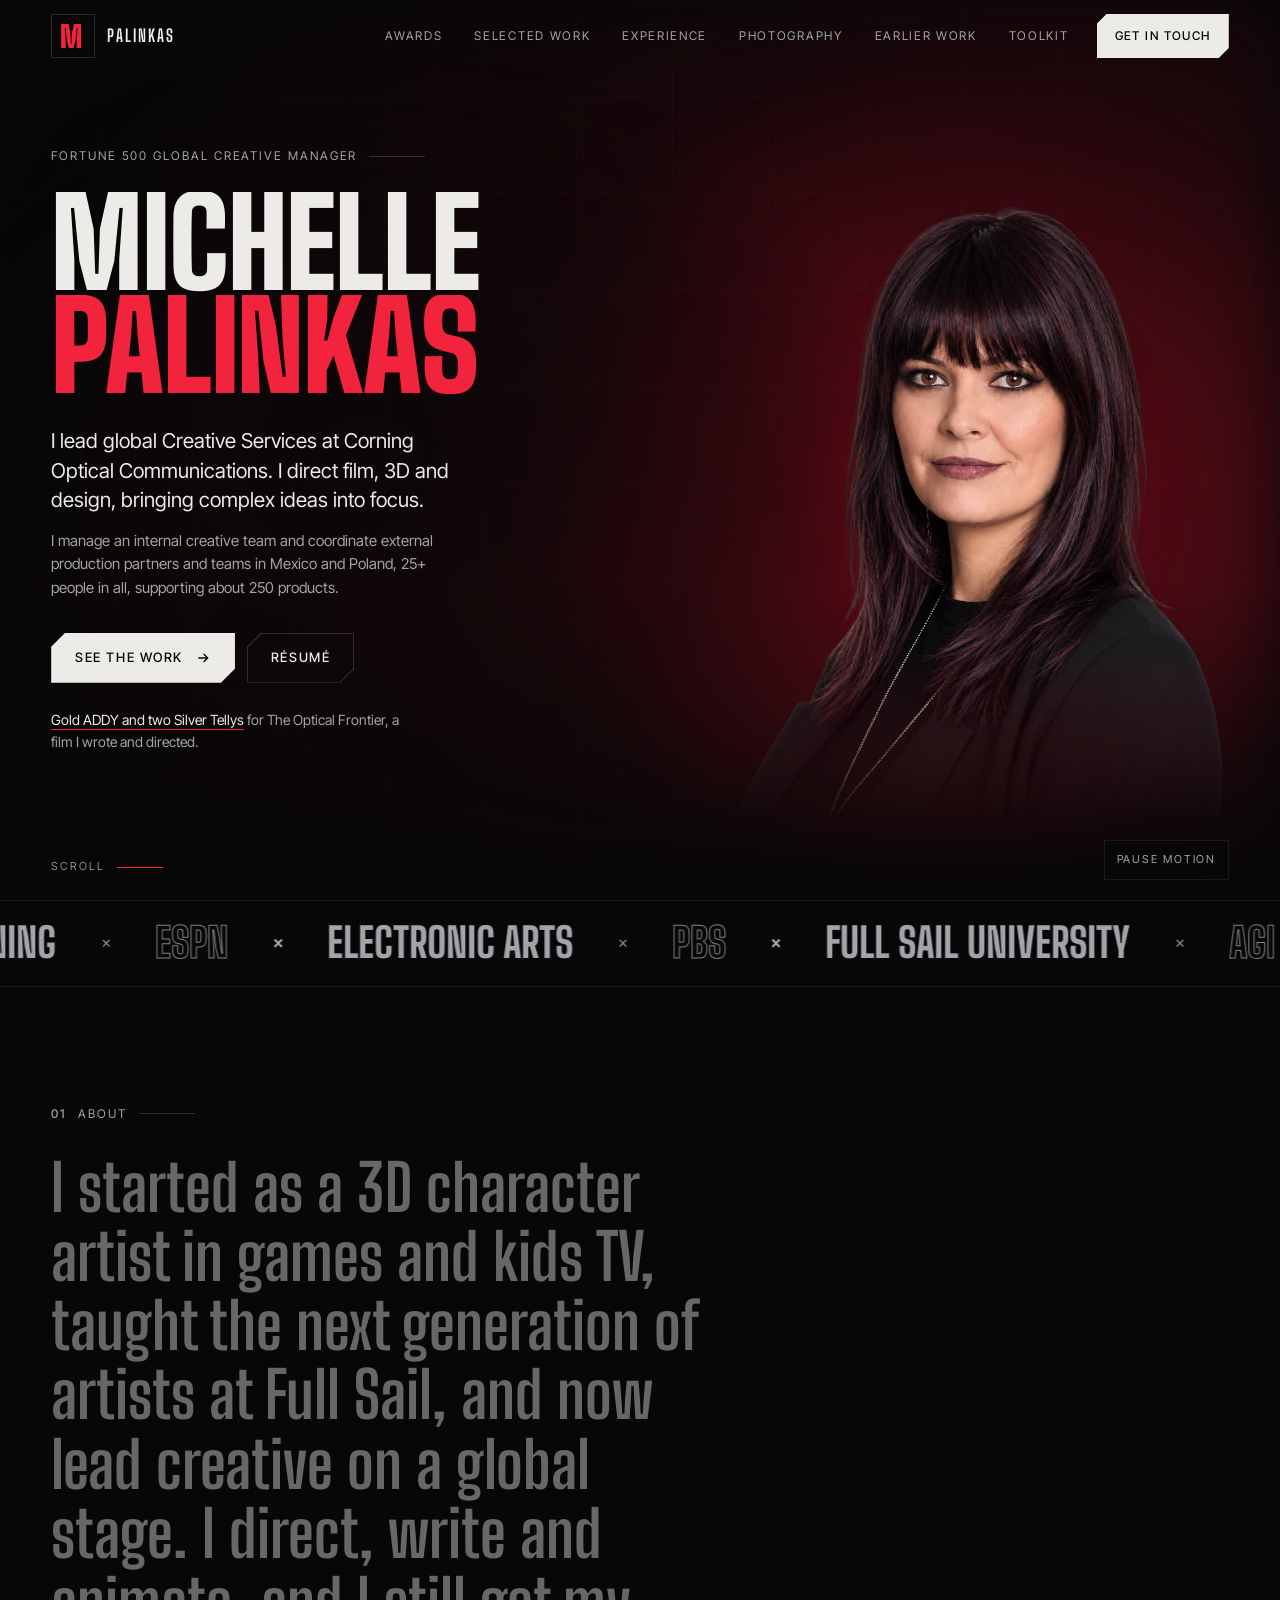
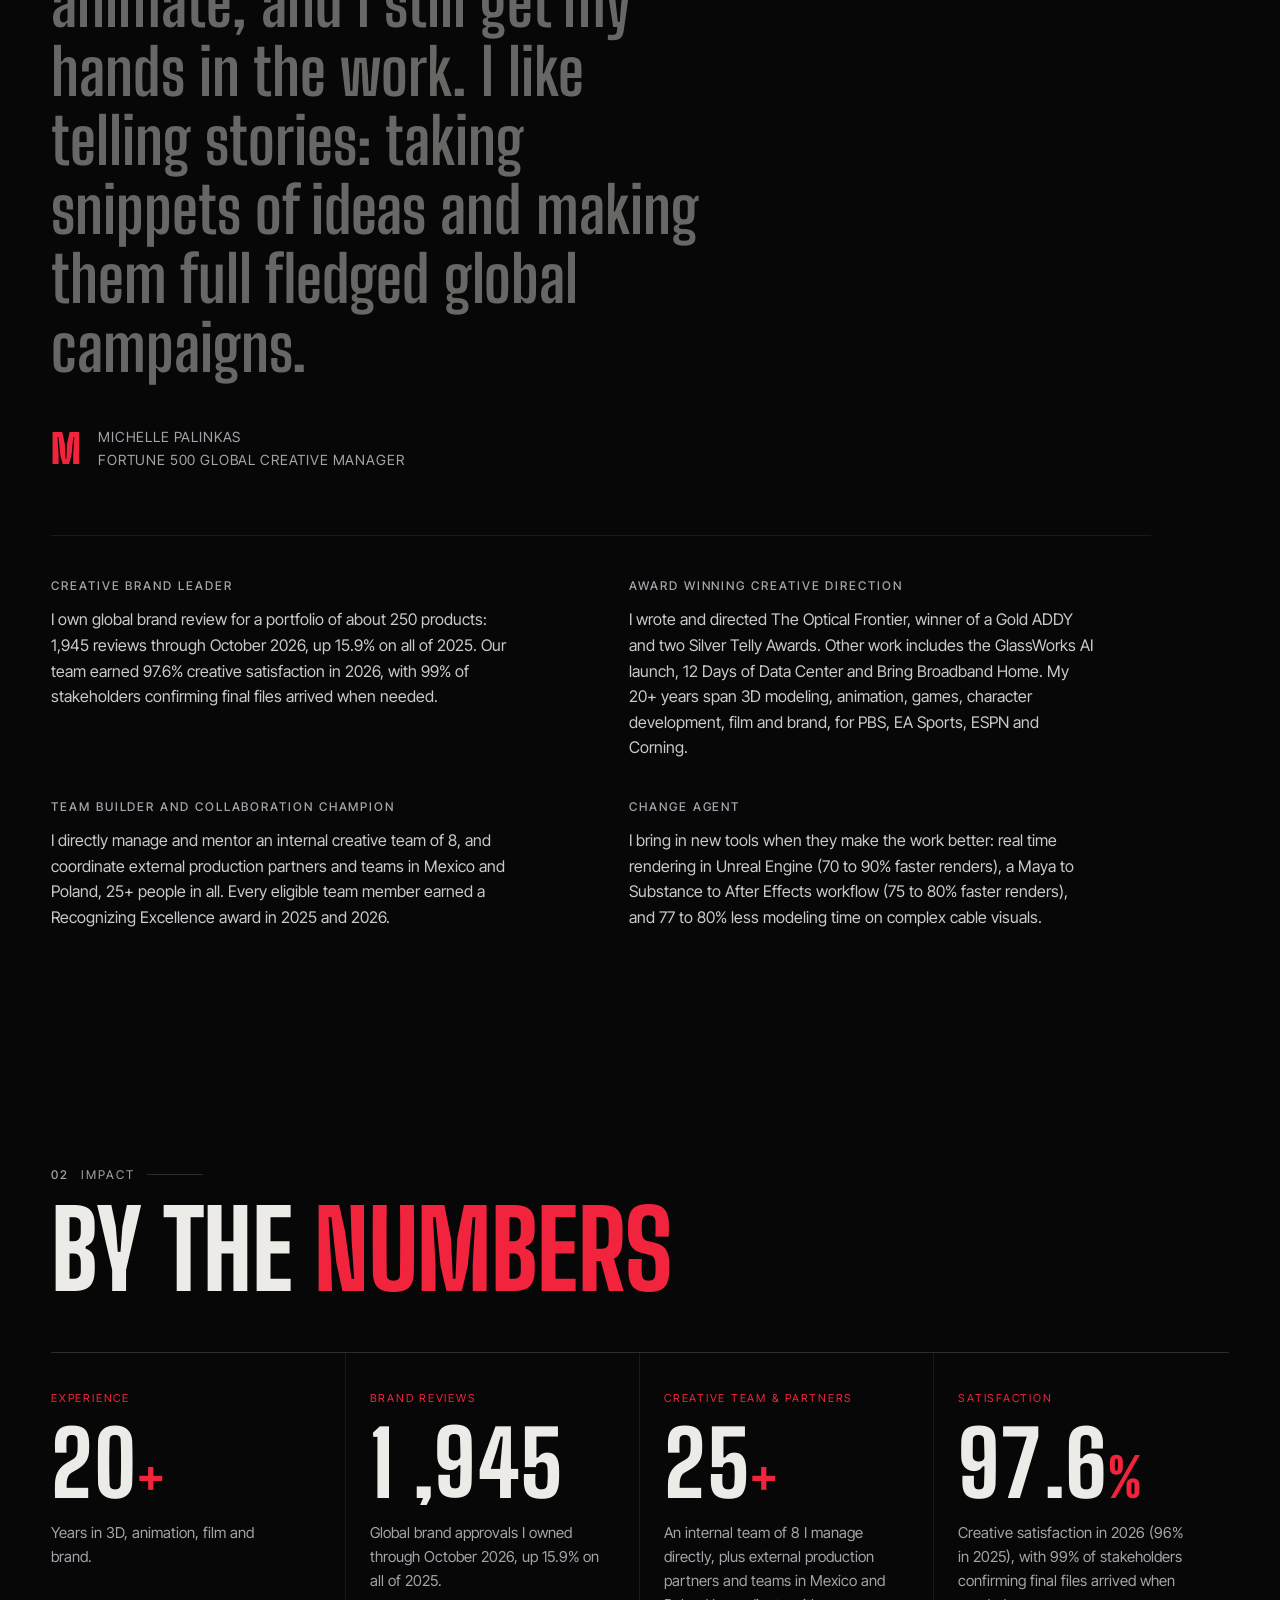
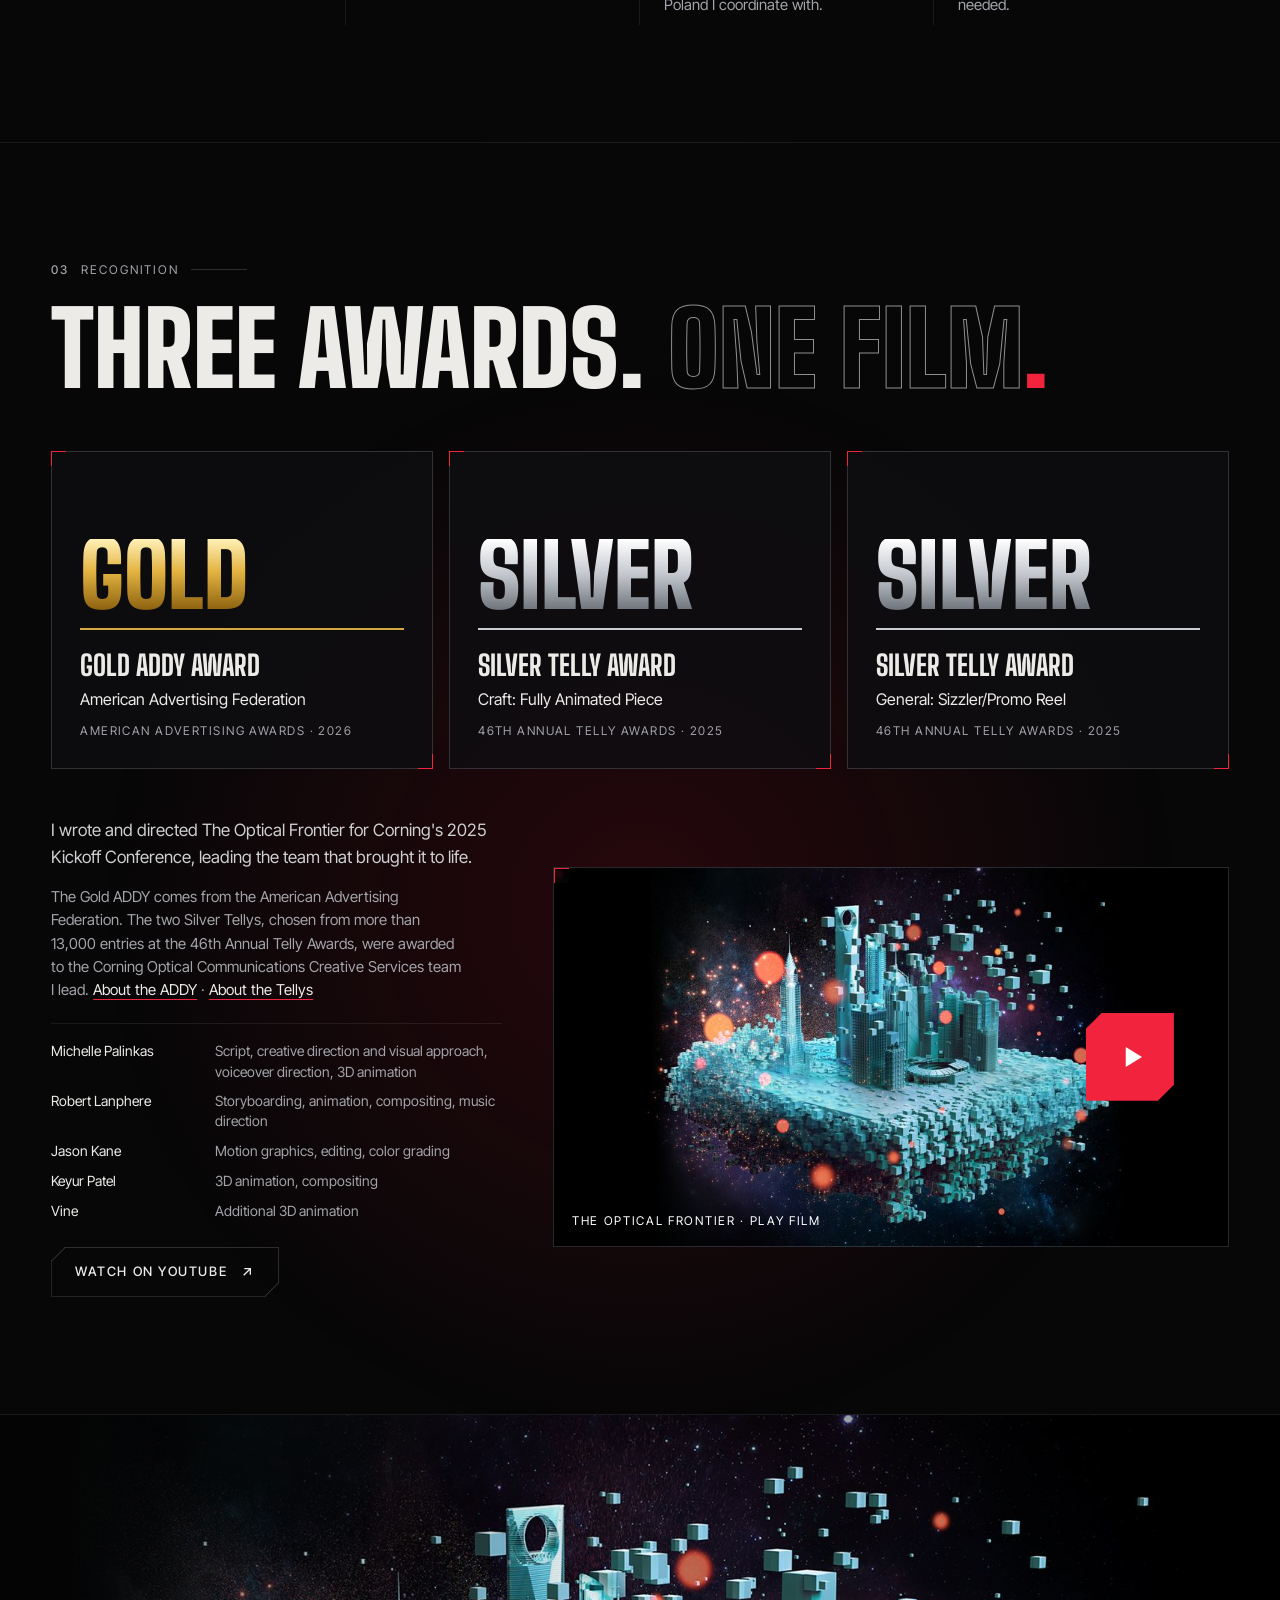
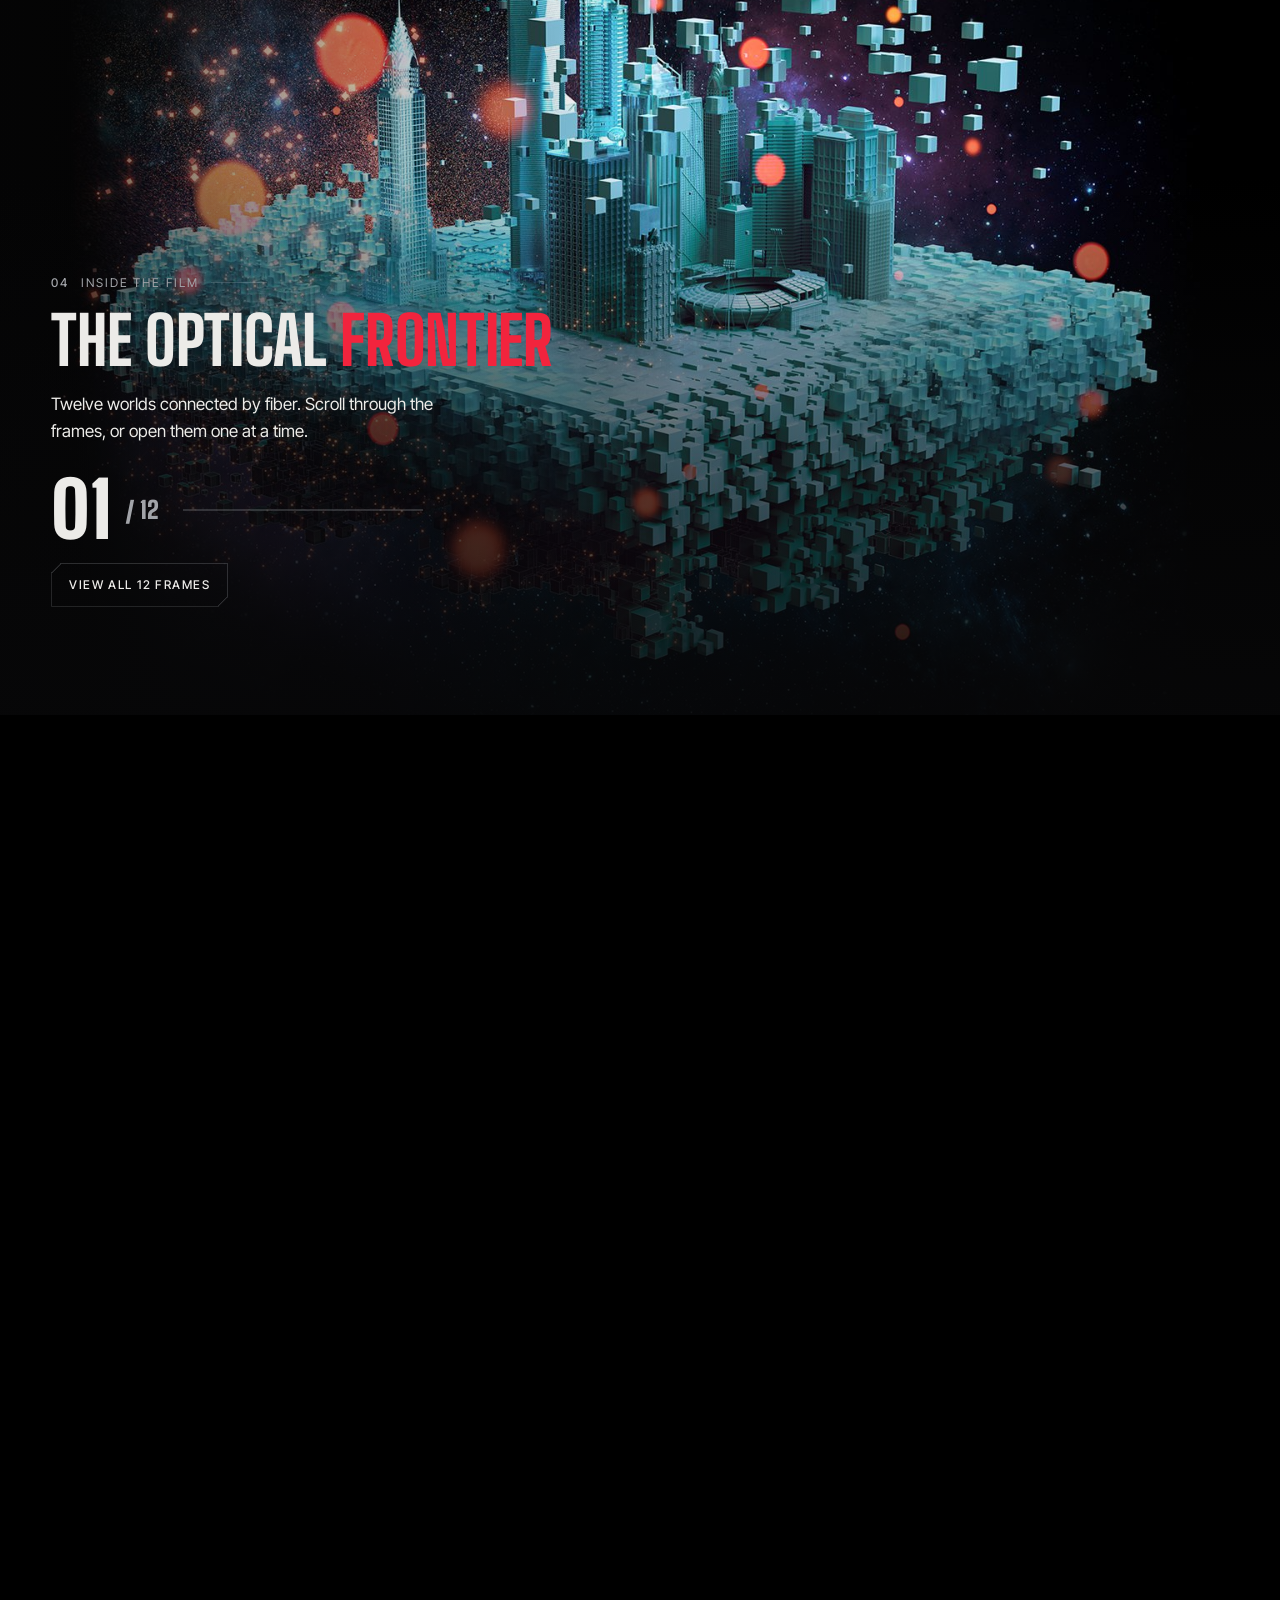
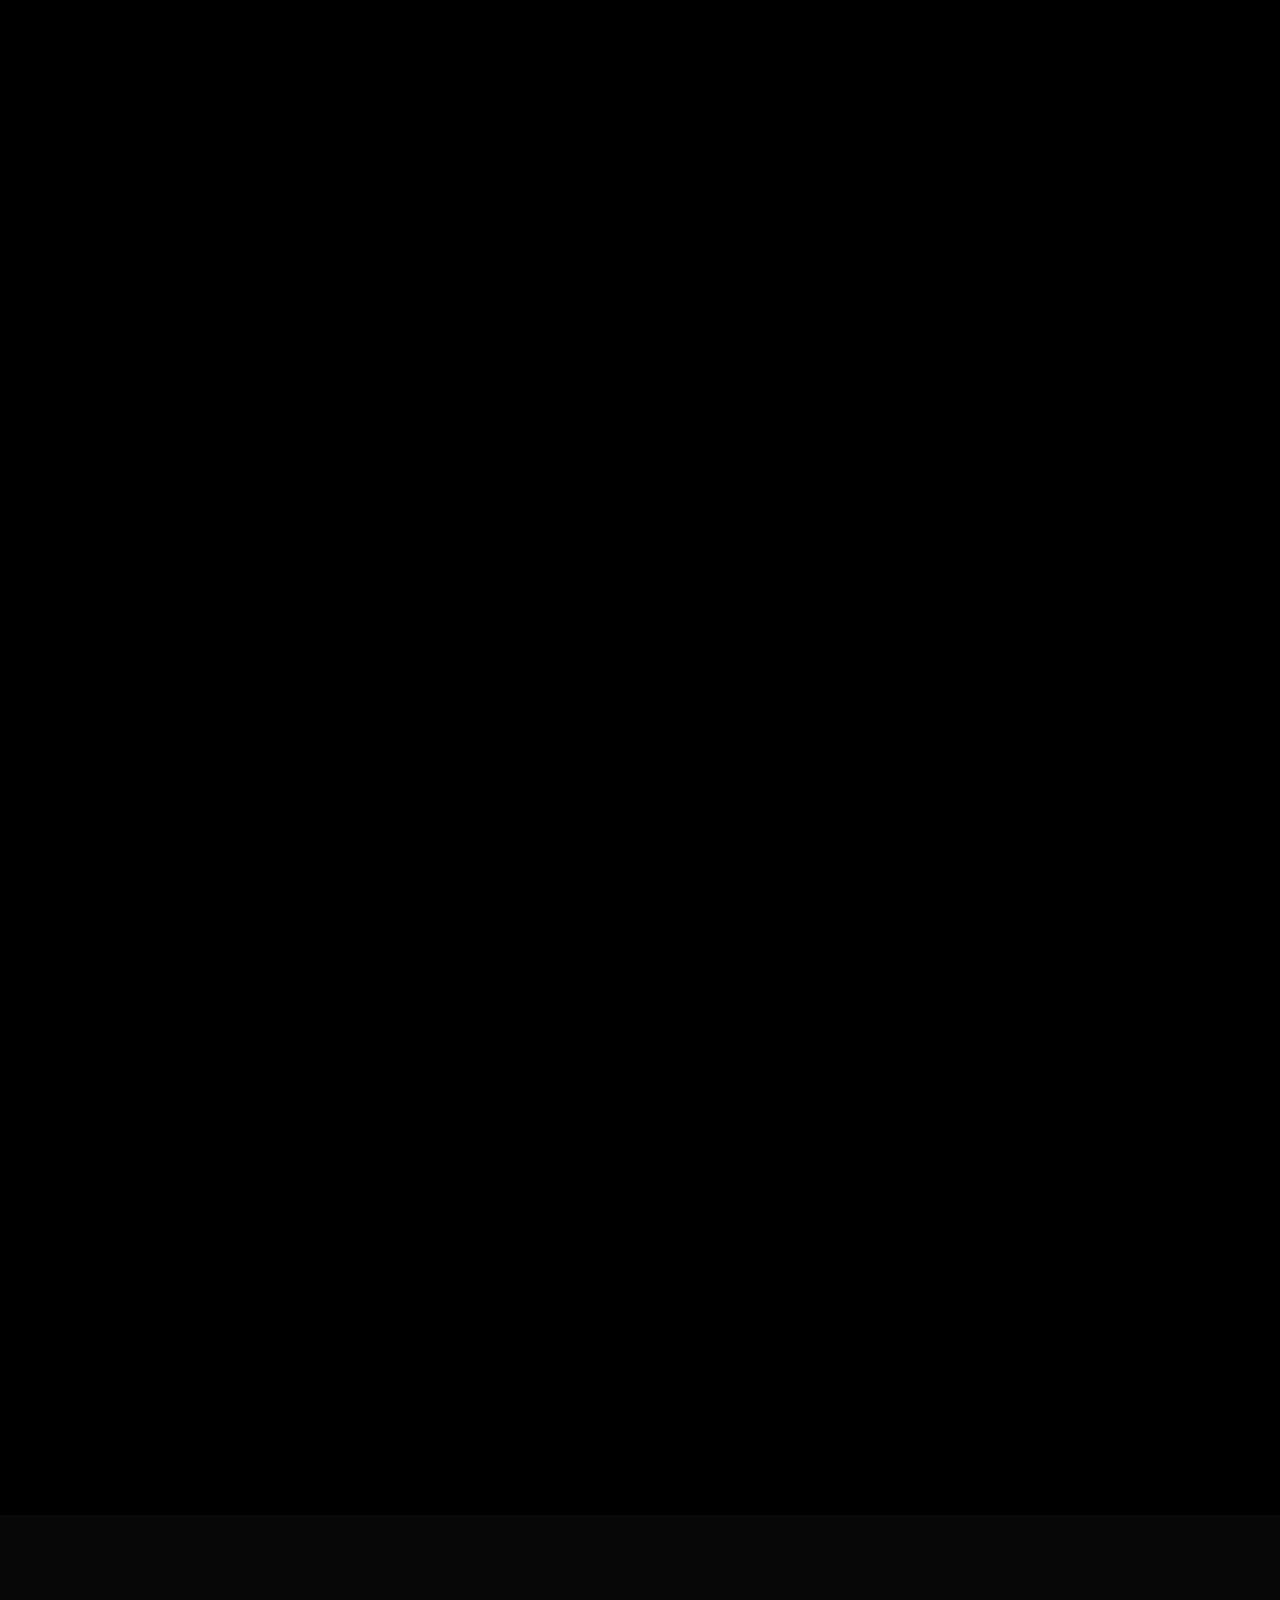
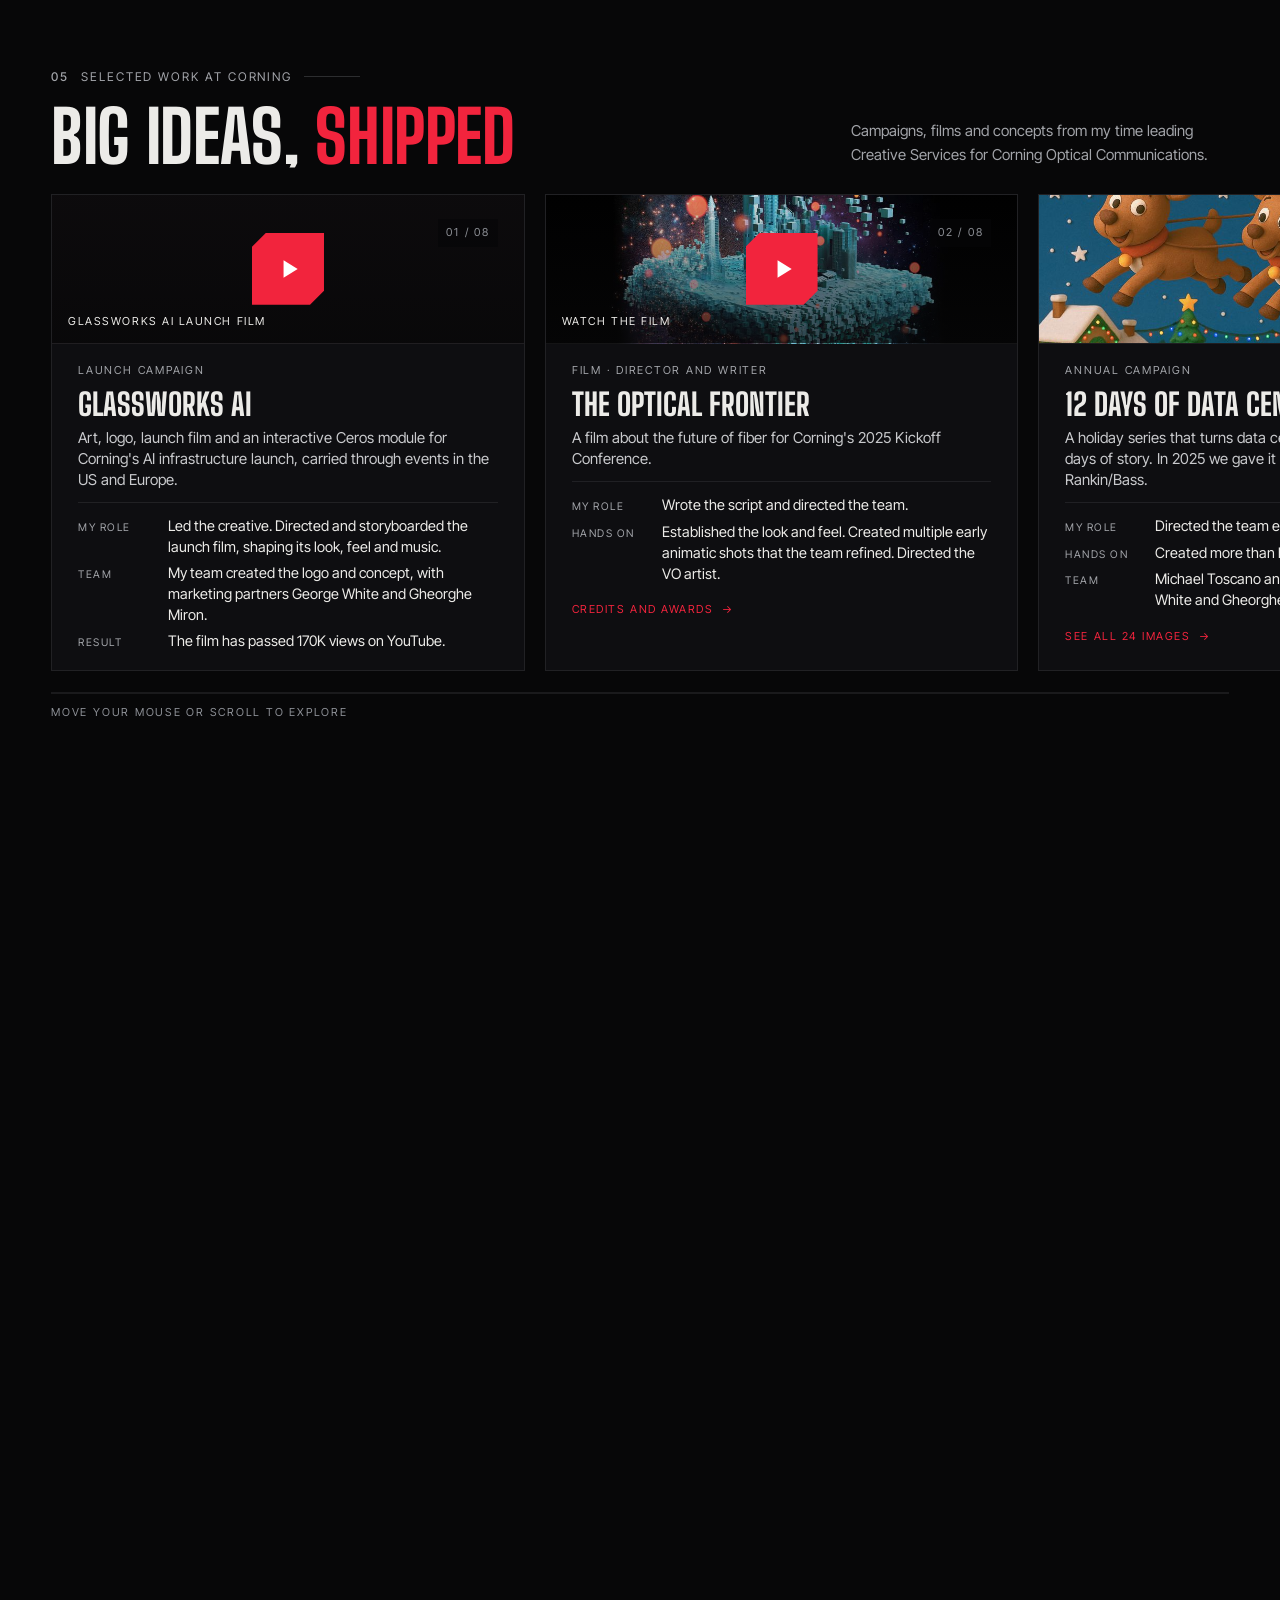
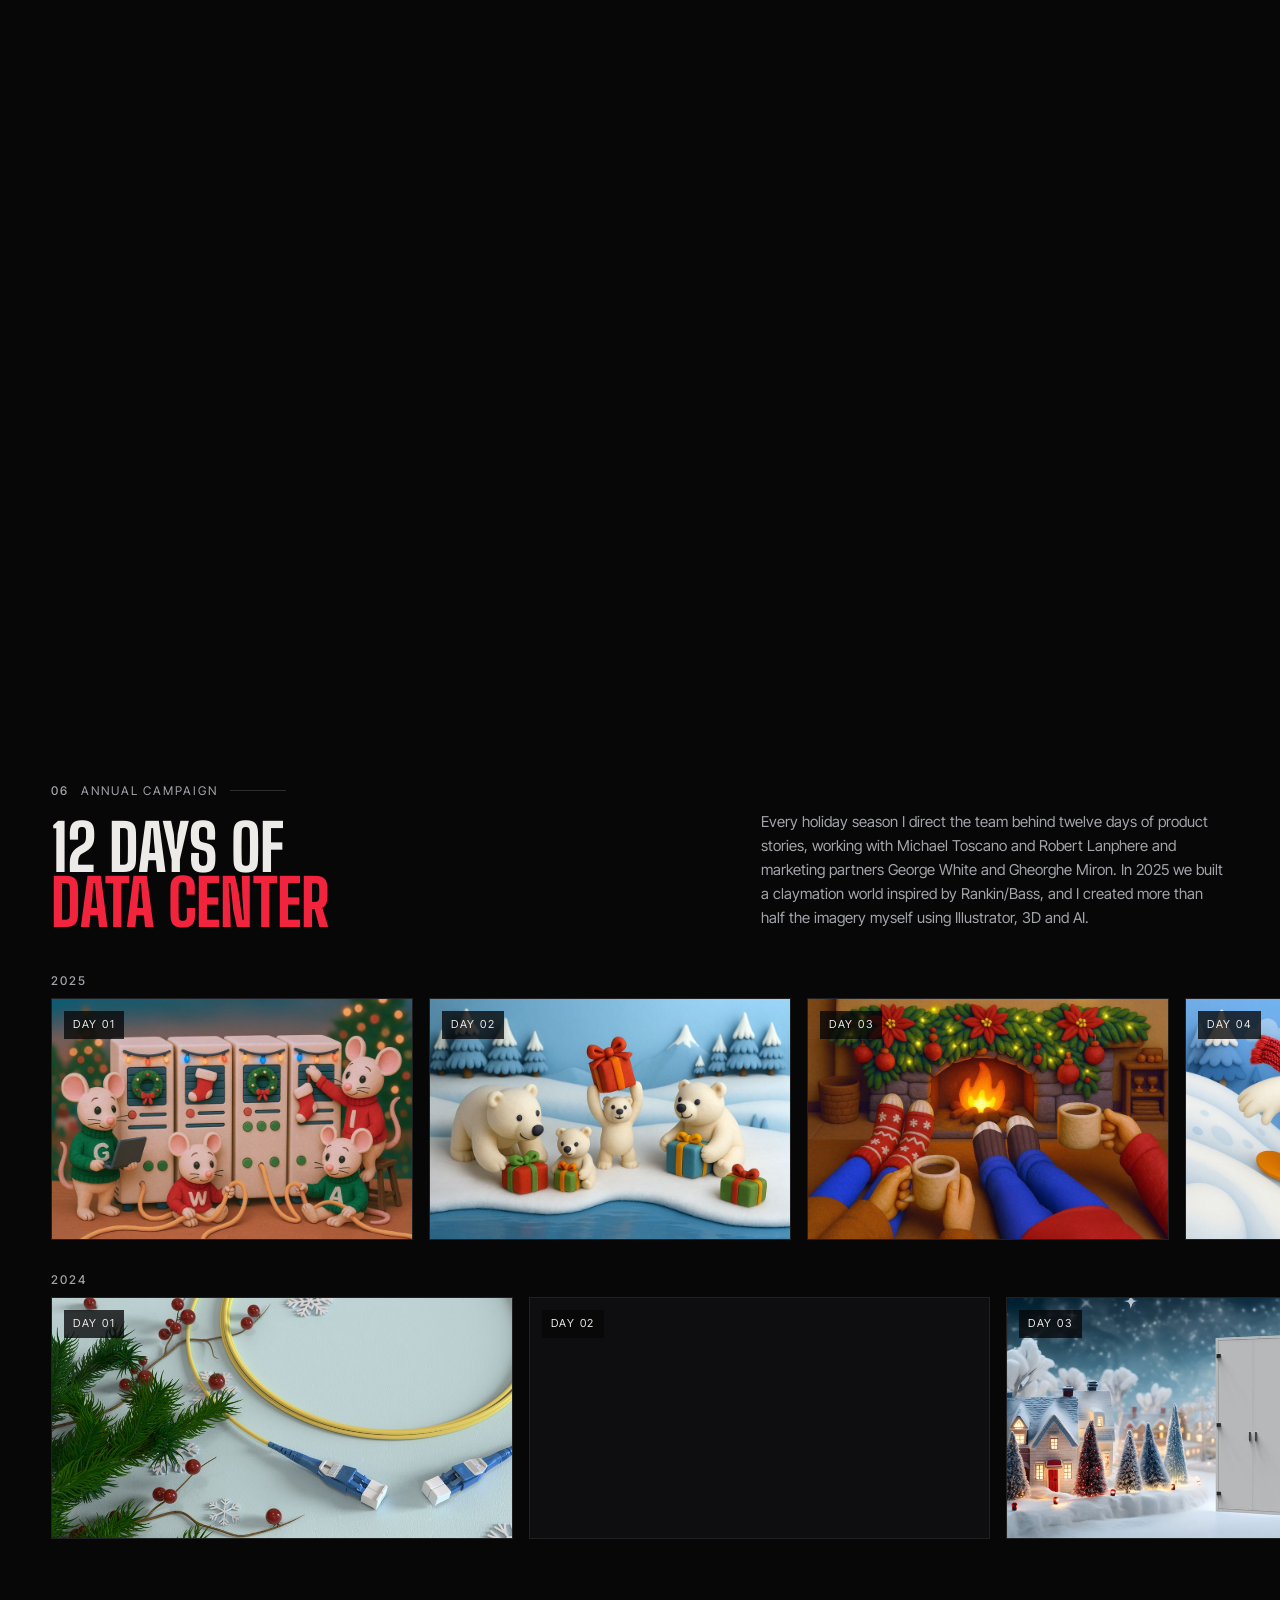
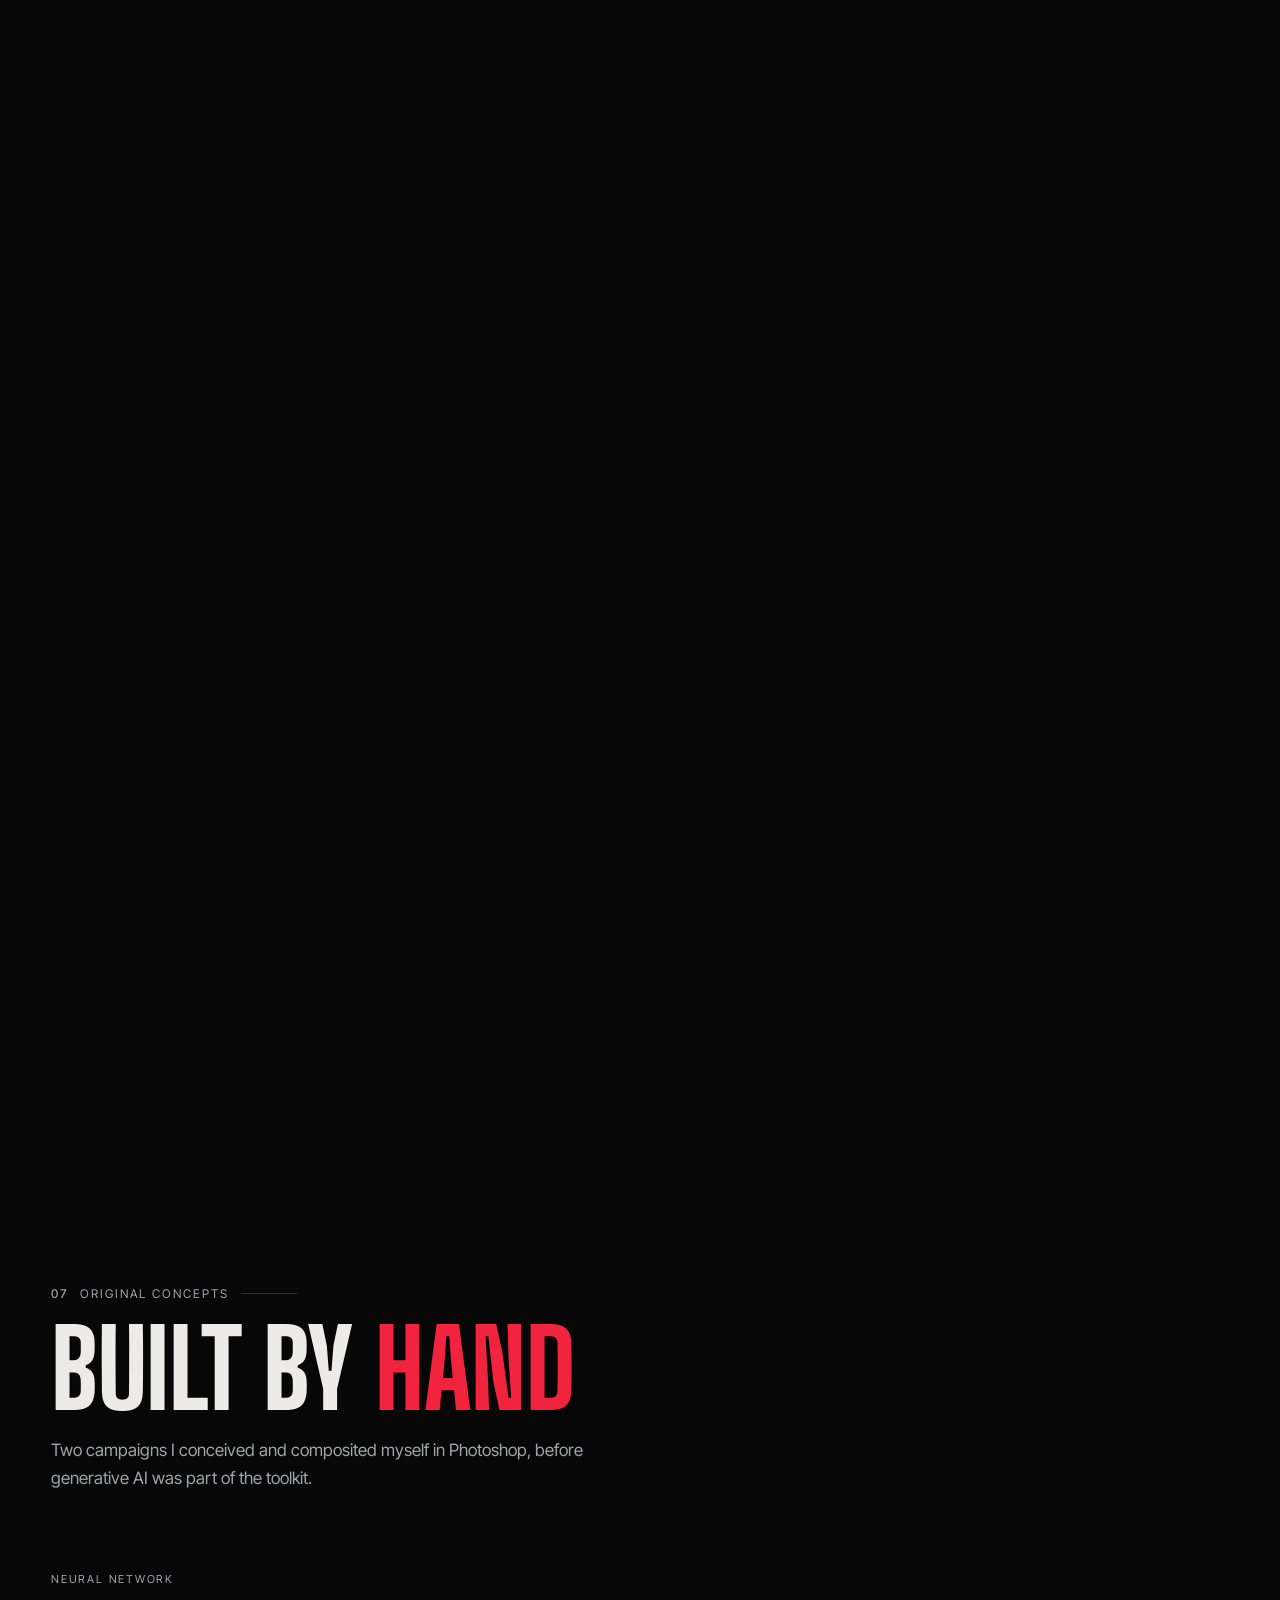
==== index.html @ 9b794268 "photo update" ====
<!doctype html>
<html lang="en">
<head>
<meta charset="utf-8">
<meta name="viewport" content="width=device-width, initial-scale=1">
<title>Michelle Palinkas · Fortune 500 Global Creative Manager</title>
<meta name="description" content="Michelle Palinkas leads global Creative Services at Corning Optical Communications, directing film, 3D and design. Gold ADDY and two Silver Tellys for The Optical Frontier.">
<meta property="og:title" content="Michelle Palinkas · Fortune 500 Global Creative Manager">
<meta property="og:description" content="I lead global Creative Services at Corning Optical Communications, directing film, 3D and design. Gold ADDY and two Silver Tellys for The Optical Frontier.">
<meta property="og:image" content="https://michellepalinkas.github.io/assets/img/share-2026.jpg">
<meta property="og:image:width" content="1200">
<meta property="og:image:height" content="630">
<meta name="twitter:image" content="https://michellepalinkas.github.io/assets/img/share-2026.jpg">
<meta property="og:image:alt" content="Michelle Palinkas, creative leader in film, 3D and design">
<meta property="og:url" content="https://michellepalinkas.github.io/">
<meta name="twitter:card" content="summary_large_image">
<link rel="canonical" href="https://michellepalinkas.github.io/">
<meta property="og:type" content="website">
<meta name="theme-color" content="#070708">
<link rel="icon" href="assets/img/favicon.svg" type="image/svg+xml">
<link rel="preconnect" href="https://fonts.googleapis.com">
<link rel="preconnect" href="https://fonts.gstatic.com" crossorigin>
<link href="https://fonts.googleapis.com/css2?family=Big+Shoulders+Display:wght@500;700;800;900&family=Inter+Tight:wght@300;400;500;600&display=swap" rel="stylesheet">
<link rel="stylesheet" href="assets/site.css?v=202611112227">
<script>document.documentElement.classList.add('js');setTimeout(function(){if(!window.siteReady)document.documentElement.classList.remove('js')},4000)</script>
</head>
<body>
<a class="skip" href="#main">Skip to content</a>

<header class="nav" id="nav">
  <div class="wrap">
    <a class="mark" href="#top" aria-label="Michelle Palinkas, home"><span class="m" aria-hidden="true">M</span><span>Palinkas</span></a>
    <nav aria-label="Main">
      <ul id="menu">
        <li><a href="#awards">Awards</a></li>
        <li><a href="#work">Selected work</a></li>
        <li><a href="#experience">Experience</a></li>
        <li><a href="#photography">Photography</a></li>
        <li><a href="#portfolio">Earlier work</a></li>
        <li><a href="#toolkit">Toolkit</a></li>
        <li><a class="btn small" href="#contact">Get in touch</a></li>
      </ul>
    </nav>
    <button class="menu-btn" id="menuBtn" aria-label="Open menu" aria-expanded="false" aria-controls="menu"><span></span><span></span></button>
  </div>
</header>

<main id="main">
<!-- HERO -->
<section class="hero" id="top">
  <canvas id="smoke" aria-hidden="true"></canvas>
  <div class="wrap">
    <div class="hero-copy" id="heroCopy">
      <span class="idx" data-enter style="--d:.1s">Fortune 500 Global Creative Manager</span>
      <h1 id="heroName"><span class="sr-only">Michelle Palinkas</span>
        <span class="line" aria-hidden="true"><span style="--d:.15s">Michelle</span></span>
        <span class="line" aria-hidden="true"><span class="red" style="--d:.28s">Palinkas</span></span>
      </h1>
      <p class="sub" data-enter style="--d:.55s">I lead global Creative Services at Corning Optical Communications. I direct film, 3D and design, bringing complex ideas into focus.</p>
      <p class="scope" data-enter style="--d:.65s">I manage an internal creative team and coordinate external production partners and teams in Mexico and Poland, 25+ people in all, supporting about 250 products.</p>
      <div class="ctas" data-enter style="--d:.75s">
        <a class="btn" href="#work">See the work <svg viewBox="0 0 24 24" fill="none" stroke="currentColor" stroke-width="2" aria-hidden="true"><path d="M5 12h14M13 6l6 6-6 6"/></svg></a>
        <a class="btn ghost" href="Michelle_Palinkas_Resume.pdf" download>Résumé</a>
      </div>
      <p class="proof" data-enter style="--d:.85s"><a href="#awards">Gold ADDY and two Silver Tellys</a> for The Optical Frontier, a film I wrote and directed.</p>
    </div>
    <div class="portrait" id="portrait">
      <picture><source type="image/webp" srcset="assets/img/michelle-hero-560.webp 560w, assets/img/michelle-hero-820.webp 820w, assets/img/michelle-hero-1104.webp 1104w" sizes="(max-width:820px) min(95vw,425px), min(46vw,750px)"><img src="assets/img/michelle-hero-820.png" alt="Portrait of Michelle Palinkas" width="1104" height="1425" fetchpriority="high" decoding="async"></picture>
    </div>
  </div>
  <div class="scroll-cue" aria-hidden="true">Scroll<i></i></div>
  <button class="motion-toggle" id="motionToggle" type="button" aria-pressed="false">Pause motion</button>
</section>

<div class="marquee" aria-label="Brands and studios I have worked with">
  <div class="marquee-track" id="marq">
    <span>Corning</span><span>ESPN</span><span>Electronic Arts</span><span>PBS</span><span>Full Sail University</span><span>Agi Agi Studios</span>
  </div>
</div>

<!-- STATEMENT -->
<section class="statement sec" id="about">
  <div class="wrap">
    <span class="idx"><b>01</b> About</span>
    <p class="big" id="wordfx">I started as a 3D character artist in games and kids TV, taught the next generation of artists at Full Sail, and now lead creative on a global stage. I direct, write and animate, and I still get my hands in the work. I like *telling stories*: taking snippets of ideas and making them full fledged global campaigns.</p>
    <div class="sig" data-fade><span class="m" aria-hidden="true">M</span><span>Michelle Palinkas<br>Fortune 500 Global Creative Manager</span></div>
    <div class="about-more">
      <div class="am" data-fade><h3>Creative Brand Leader</h3><p>I own global brand review for a portfolio of about 250 products: 1,945 reviews through October 2026, up 15.9% on all of 2025. Our team earned 97.6% creative satisfaction in 2026, with 99% of stakeholders confirming final files arrived when needed.</p></div>
      <div class="am" data-fade style="--d:.08s"><h3>Award Winning Creative Direction</h3><p>I wrote and directed The Optical Frontier, winner of a Gold ADDY and two Silver Telly Awards. Other work includes the GlassWorks AI launch, 12 Days of Data Center and Bring Broadband Home. My 20+ years span 3D modeling, animation, games, character development, film and brand, for PBS, EA Sports, ESPN and Corning.</p></div>
      <div class="am" data-fade style="--d:.16s"><h3>Team Builder and Collaboration Champion</h3><p>I directly manage and mentor an internal creative team of 8, and coordinate external production partners and teams in Mexico and Poland, 25+ people in all. Every eligible team member earned a Recognizing Excellence award in 2025 and 2026.</p></div>
      <div class="am" data-fade style="--d:.24s"><h3>Change Agent</h3><p>I bring in new tools when they make the work better: real time rendering in Unreal Engine (70 to 90% faster renders), a Maya to Substance to After Effects workflow (75 to 80% faster renders), and 77 to 80% less modeling time on complex cable visuals.</p></div>
    </div>
  </div>
</section>

<!-- NUMBERS -->
<section class="sec" aria-labelledby="num-h">
  <div class="wrap">
    <span class="idx"><b>02</b> Impact</span>
    <h2 class="title" id="num-h" data-reveal>By the <em>numbers</em></h2>
    <div class="num-grid">
      <div class="num" data-fade><span class="k">EXPERIENCE</span><div class="fig"><span data-roll="20">20</span><span class="unit">+</span></div><p>Years in 3D, animation, film and brand.</p></div>
      <div class="num" data-fade style="--d:.1s"><span class="k">BRAND REVIEWS</span><div class="fig"><span data-roll="1,945">1,945</span></div><p>Global brand approvals I owned through October 2026, up 15.9% on all of 2025.</p></div>
      <div class="num" data-fade style="--d:.2s"><span class="k">CREATIVE TEAM &amp; PARTNERS</span><div class="fig"><span data-roll="25">25</span><span class="unit">+</span></div><p>An internal team of 8 I manage directly, plus external production partners and teams in Mexico and Poland I coordinate with.</p></div>
      <div class="num" data-fade style="--d:.3s"><span class="k">SATISFACTION</span><div class="fig"><span data-roll="97.6">97.6</span><span class="unit">%</span></div><p>Creative satisfaction in 2026 (96% in 2025), with 99% of stakeholders confirming final files arrived when needed.</p></div>
    </div>
  </div>
</section>

<!-- AWARDS -->
<section class="awards-sec sec" id="awards" aria-labelledby="aw-h">
  <div class="wrap">
    <span class="idx"><b>03</b> Recognition</span>
    <h2 class="sr" id="aw-h" style="position:absolute;width:1px;height:1px;overflow:hidden;clip:rect(0 0 0 0)">Three awards. One film.</h2>
    <div class="aw-head" aria-hidden="true"><span>Three awards.</span> <span class="o">One film<em>.</em></span></div>
    <div class="awards3">
      <div class="aw brk" data-fade style="--d:0s"><div class="aw-art g"><span class="aw-metal" aria-hidden="true">Gold</span></div><b>Gold ADDY Award</b><span class="aw-cat">American Advertising Federation</span><small>American Advertising Awards · 2026</small></div>
      <div class="aw brk" data-fade style="--d:0.12s"><div class="aw-art s"><span class="aw-metal" aria-hidden="true">Silver</span></div><b>Silver Telly Award</b><span class="aw-cat">Craft: Fully Animated Piece</span><small>46th Annual Telly Awards · 2025</small></div>
      <div class="aw brk" data-fade style="--d:0.24s"><div class="aw-art s"><span class="aw-metal" aria-hidden="true">Silver</span></div><b>Silver Telly Award</b><span class="aw-cat">General: Sizzler/Promo Reel</span><small>46th Annual Telly Awards · 2025</small></div>
    </div>
    <div class="aw-foot">
      <div>
        <p>I wrote and directed The Optical Frontier for Corning's 2025 Kickoff Conference, leading the team that brought it to life.</p>
        <p class="aw-note">The Gold ADDY comes from the American Advertising Federation. The two Silver Tellys, chosen from more than 13,000 entries at the 46th Annual Telly Awards, were awarded to the Corning Optical Communications Creative Services team I lead. <a href="https://www.linkedin.com/posts/michellepalinkas_addyawards-tellyawards-animation-share-7433312822740283392-b1J7/" target="_blank" rel="noopener">About the ADDY</a> · <a href="https://www.linkedin.com/posts/michellepalinkas_tellyawards-corning-theopticalfrontier-share-7336382830295363584-_3p2/" target="_blank" rel="noopener">About the Tellys</a></p>
        <dl class="film-credits">
          <div><dt>Michelle Palinkas</dt><dd>Script, creative direction and visual approach, voiceover direction, 3D animation</dd></div>
          <div><dt>Robert Lanphere</dt><dd>Storyboarding, animation, compositing, music direction</dd></div>
          <div><dt>Jason Kane</dt><dd>Motion graphics, editing, color grading</dd></div>
          <div><dt>Keyur Patel</dt><dd>3D animation, compositing</dd></div>
          <div><dt>Vine</dt><dd>Additional 3D animation</dd></div>
        </dl>
        <div class="ctas"><a class="btn ghost" href="https://youtu.be/o10t2MHz0MI" target="_blank" rel="noopener">Watch on YouTube <svg viewBox="0 0 24 24" fill="none" stroke="currentColor" stroke-width="2" aria-hidden="true"><path d="M7 17 17 7M8 7h9v9"/></svg></a></div>
      </div>
      <div class="film brk" id="film" data-yt="o10t2MHz0MI" style="background-image:url('assets/corning/tof-city-sm.jpg')"><button class="film-btn" type="button" aria-label="Play The Optical Frontier"><span class="play" aria-hidden="true"><svg viewBox="0 0 24 24" fill="currentColor"><path d="M7 4v16l13-8z"/></svg></span><span class="lbl">The Optical Frontier · Play film</span></button></div>
    </div>
  </div>
</section>

<!-- THE OPTICAL FRONTIER: scroll through the frames -->
<section class="frames" id="frames" aria-labelledby="fr-h">
  <div class="pin">
    <div class="frame-stack" aria-hidden="true"><img src="assets/corning/tof-city.jpg" alt="The Optical Frontier, frame 1 of 12" loading="lazy" decoding="async" class=on><img src="assets/corning/tof-car.jpg" alt="The Optical Frontier, frame 2 of 12" loading="lazy" decoding="async"><img src="assets/corning/tof-cpu.jpg" alt="The Optical Frontier, frame 3 of 12" loading="lazy" decoding="async"><img src="assets/corning/tof-datacenter.jpg" alt="The Optical Frontier, frame 4 of 12" loading="lazy" decoding="async"><img src="assets/corning/tof-dna.jpg" alt="The Optical Frontier, frame 5 of 12" loading="lazy" decoding="async"><img src="assets/corning/tof-house.jpg" alt="The Optical Frontier, frame 6 of 12" loading="lazy" decoding="async"><img src="assets/corning/tof-neighborhood.jpg" alt="The Optical Frontier, frame 7 of 12" loading="lazy" decoding="async"><img src="assets/corning/tof-laptop.jpg" alt="The Optical Frontier, frame 8 of 12" loading="lazy" decoding="async"><img src="assets/corning/tof-ipad.jpg" alt="The Optical Frontier, frame 9 of 12" loading="lazy" decoding="async"><img src="assets/corning/tof-iphone.jpg" alt="The Optical Frontier, frame 10 of 12" loading="lazy" decoding="async"><img src="assets/corning/tof-stadium.jpg" alt="The Optical Frontier, frame 11 of 12" loading="lazy" decoding="async"><img src="assets/corning/tof-switches.jpg" alt="The Optical Frontier, frame 12 of 12" loading="lazy" decoding="async"></div>
    <div class="frame-shade" aria-hidden="true"></div>
    <div class="wrap frame-copy">
      <span class="idx"><b>04</b> Inside the film</span>
      <h2 class="title" id="fr-h">The Optical <em>Frontier</em></h2>
      <p class="lede">Twelve worlds connected by fiber. Scroll through the frames, or open them one at a time.</p>
      <div class="frame-meta"><span class="count" id="frCount">01</span><span class="slash">/ 12</span><div class="frame-bar"><i id="frBar"></i></div></div>
      <div class="ctas fr-ctas"><button type="button" class="btn ghost small" id="frOpen">View all 12 frames</button></div>
    </div>
  </div>
</section>

<!-- FEATURED WORK (pins and scrolls sideways on desktop) -->
<section class="hs" id="work" aria-labelledby="work-h">
  <div class="pin">
    <div class="wrap hs-head">
      <div>
        <span class="idx"><b>05</b> Selected work at Corning</span>
        <h2 class="title" id="work-h" data-reveal>Big ideas, <em>shipped</em></h2>
      </div>
      <p class="lede">Campaigns, films and concepts from my time leading Creative Services for Corning Optical Communications.</p>
    </div>
    <div class="track" id="track">
      <article class="card brk">
        <div class="shot yt" data-yt-inline="EP5MHZRgfe8" style="background-image:url('https://i.ytimg.com/vi/EP5MHZRgfe8/hqdefault.jpg')"><button aria-label="Play Corning GlassWorks AI Solutions"><svg viewBox="0 0 24 24" fill="currentColor"><path d="M7 4v16l13-8z"/></svg></button><span>GlassWorks AI launch film</span></div>
        <span class="no">01 / 08</span>
        <span class="tag">Launch campaign</span>
        <h3>GlassWorks AI</h3>
        <p>Art, logo, launch film and an interactive Ceros module for Corning's AI infrastructure launch, carried through events in the US and Europe.</p>
        <dl class="credit"><div><dt>My role</dt><dd>Led the creative. Directed and storyboarded the launch film, shaping its look, feel and music.</dd></div><div><dt>Team</dt><dd>My team created the logo and concept, with marketing partners George White and Gheorghe Miron.</dd></div><div><dt>Result</dt><dd>The film has passed 170K views on YouTube.</dd></div></dl>
      </article>

      <article class="card brk">
        <div class="shot yt" data-yt-inline="o10t2MHz0MI" style="background-image:url('assets/corning/tof-city-sm.jpg')"><button aria-label="Play The Optical Frontier"><svg viewBox="0 0 24 24" fill="currentColor"><path d="M7 4v16l13-8z"/></svg></button><span>Watch the film</span></div>
        <span class="no">02 / 08</span>
        <span class="tag">Film · Director and writer</span>
        <h3>The Optical Frontier</h3>
        <p>A film about the future of fiber for Corning's 2025 Kickoff Conference.</p>
        <dl class="credit"><div><dt>My role</dt><dd>Wrote the script and directed the team.</dd></div><div><dt>Hands on</dt><dd>Established the look and feel. Created multiple early animatic shots that the team refined. Directed the VO artist.</dd></div></dl><a class="card-link" href="#awards">Credits and awards</a>
      </article>

      <article class="card brk ">
        <div class="shot"><img src="assets/corning/days25-07-sm.jpg" width="900" height="600" style="aspect-ratio:900/600" alt="Reindeer delivering boxes over a snowy village, from 12 Days of Data Center" loading="lazy"></div>
        <span class="no">03 / 08</span>
        <span class="tag">Annual campaign</span>
        <h3>12 Days of Data Center</h3>
        <p>A holiday series that turns data center products into twelve days of story. In 2025 we gave it a claymation look inspired by Rankin/Bass.</p>
        <dl class="credit"><div><dt>My role</dt><dd>Directed the team every year.</dd></div><div><dt>Hands on</dt><dd>Created more than half of the 2025 imagery.</dd></div><div><dt>Team</dt><dd>Michael Toscano and Robert Lanphere, with George White and Gheorghe Miron.</dd></div></dl><a class="card-link" href="#days">See all 24 images</a>
      </article>

      <article class="card brk ">
        <div class="shot"><img src="assets/corning/nn-brain-sm.jpg" alt="A glowing brain wired with fiber strands" loading="lazy"></div>
        <span class="no">04 / 08</span>
        <span class="tag">Concept · Compositing</span>
        <h3>Neural Network</h3>
        <p>A visual metaphor for how fiber feeds AI, created when AI was still in its infancy.</p>
        <p class="role">Original concept for the brain, built from nearly 50 hand painted layers.</p><a class="card-link" href="#concepts">See the series</a>
      </article>

      <article class="card brk ">
        <div class="shot"><img src="assets/corning/bbh-schooling-sm.jpg" alt="A boy doing schoolwork online at the kitchen table" loading="lazy"></div>
        <span class="no">05 / 08</span>
        <span class="tag">Campaign · Compositing</span>
        <h3>Bring Broadband Home</h3>
        <p>A 2023 to 2024 campaign showing what broadband makes possible for real families, students and patients.</p>
        <p class="role">Original concept and hero imagery, with about 35 layers of hand painting and compositing. Trained the Heard Creative team to extend the series.</p><a class="card-link" href="#bbh">See the campaign</a>
      </article>

      <article class="card brk ">
        <div class="shot yt" data-yt-inline="rlThBLVcFhI" style="background-image:url('https://i.ytimg.com/vi/rlThBLVcFhI/hqdefault.jpg')"><button aria-label="Play Corning FiberVision"><svg viewBox="0 0 24 24" fill="currentColor"><path d="M7 4v16l13-8z"/></svg></button><span>FiberVision launch film</span></div>
        <span class="no">06 / 08</span>
        <span class="tag">Product launch film</span>
        <h3>FiberVision</h3>
        <p>Power and bandwidth where you need it: security and smart building connectivity, made easy to understand.</p>
        <p class="role">Originated the idea and directed the video.</p>
      </article>

      <article class="card brk ">
        <div class="shot yt" data-yt-inline="-CRTXYdKDdk" style="background-image:url('https://i.ytimg.com/vi/-CRTXYdKDdk/hqdefault.jpg')"><button aria-label="Play FlexNAP Process"><svg viewBox="0 0 24 24" fill="currentColor"><path d="M7 4v16l13-8z"/></svg></button><span>FlexNAP Process</span></div>
        <span class="no">07 / 08</span>
        <span class="tag">Technical film</span>
        <h3>FlexNAP Process</h3>
        <p>A step by step look at how FlexNAP systems are built, drawn with engineering level accuracy.</p>
        <p class="role">Developed the production process, directed, and checked every drawing for technical and brand accuracy.</p>
      </article>

      <article class="card brk ">
        <div class="shot yt" data-yt-inline="9toIT2-YB8g" style="background-image:url('https://i.ytimg.com/vi/9toIT2-YB8g/hqdefault.jpg')"><button aria-label="Play MMC Connector with PRIZM TMT Ferrule"><svg viewBox="0 0 24 24" fill="currentColor"><path d="M7 4v16l13-8z"/></svg></button><span>MMC Connector film</span></div>
        <span class="no">08 / 08</span>
        <span class="tag">Product film</span>
        <h3>MMC Connector with PRIZM TMT Ferrule</h3>
        <p>A product film for one of Corning's high density connectors.</p>
        <p class="role">Co-directed and established the visual style.</p>
      </article>
    </div>
    <div class="wrap"><div class="progress" aria-hidden="true"><i id="hsBar"></i></div><p class="hs-hint">Move your mouse or scroll to explore</p></div>
  </div>
</section>


<!-- 12 DAYS -->
<section class="days sec" id="days" aria-labelledby="dy-h">
 <div class="pin">
  <div class="wrap">
    <div class="hs-head">
      <div>
        <span class="idx"><b>06</b> Annual campaign</span>
        <h2 class="title" id="dy-h" data-reveal>12 Days of<br><em>Data Center</em></h2>
      </div>
      <p class="lede">Every holiday season I direct the team behind twelve days of product stories, working with Michael Toscano and Robert Lanphere and marketing partners George White and Gheorghe Miron. In 2025 we built a claymation world inspired by Rankin/Bass, and I created more than half the imagery myself using Illustrator, 3D and AI.</p>
    </div>
  </div>
  <div class="d-rows">
    <div class="d-block">
      <div class="wrap d-bar"><h3 class="d-label">2025</h3><div class="d-ctrl"><button type="button" data-dir="-1" data-row="dRowA" aria-label="Previous 2025 images"><svg viewBox="0 0 24 24" fill="none" stroke="currentColor" stroke-width="2"><path d="M15 6l-6 6 6 6"/></svg></button><button type="button" data-dir="1" data-row="dRowA" aria-label="Next 2025 images"><svg viewBox="0 0 24 24" fill="none" stroke="currentColor" stroke-width="2"><path d="M9 6l6 6-6 6"/></svg></button></div></div>
      <div class="d-row" id="dRowA" tabindex="0" role="region" aria-label="12 Days of Data Center 2025"><figure class="dcard"><img src="assets/corning/days25-01-sm.jpg" width="900" height="600" style="aspect-ratio:900/600" alt="12 Days of Data Center 2025, day 1" loading="lazy" decoding="async"><figcaption>Day 01</figcaption></figure><figure class="dcard"><img src="assets/corning/days25-02-sm.jpg" width="900" height="600" style="aspect-ratio:900/600" alt="12 Days of Data Center 2025, day 2" loading="lazy" decoding="async"><figcaption>Day 02</figcaption></figure><figure class="dcard"><img src="assets/corning/days25-03-sm.jpg" width="900" height="600" style="aspect-ratio:900/600" alt="12 Days of Data Center 2025, day 3" loading="lazy" decoding="async"><figcaption>Day 03</figcaption></figure><figure class="dcard"><img src="assets/corning/days25-04-sm.jpg" width="900" height="600" style="aspect-ratio:900/600" alt="12 Days of Data Center 2025, day 4" loading="lazy" decoding="async"><figcaption>Day 04</figcaption></figure><figure class="dcard"><img src="assets/corning/days25-05-sm.jpg" width="900" height="600" style="aspect-ratio:900/600" alt="12 Days of Data Center 2025, day 5" loading="lazy" decoding="async"><figcaption>Day 05</figcaption></figure><figure class="dcard"><img src="assets/corning/days25-06-sm.jpg" width="900" height="600" style="aspect-ratio:900/600" alt="12 Days of Data Center 2025, day 6" loading="lazy" decoding="async"><figcaption>Day 06</figcaption></figure><figure class="dcard"><img src="assets/corning/days25-07-sm.jpg" width="900" height="600" style="aspect-ratio:900/600" alt="12 Days of Data Center 2025, day 7" loading="lazy" decoding="async"><figcaption>Day 07</figcaption></figure><figure class="dcard"><img src="assets/corning/days25-08-sm.jpg" width="900" height="600" style="aspect-ratio:900/600" alt="12 Days of Data Center 2025, day 8" loading="lazy" decoding="async"><figcaption>Day 08</figcaption></figure><figure class="dcard"><img src="assets/corning/days25-09-sm.jpg" width="900" height="600" style="aspect-ratio:900/600" alt="12 Days of Data Center 2025, day 9" loading="lazy" decoding="async"><figcaption>Day 09</figcaption></figure><figure class="dcard"><img src="assets/corning/days25-10-sm.jpg" width="900" height="600" style="aspect-ratio:900/600" alt="12 Days of Data Center 2025, day 10" loading="lazy" decoding="async"><figcaption>Day 10</figcaption></figure><figure class="dcard"><img src="assets/corning/days25-11-sm.jpg" width="900" height="600" style="aspect-ratio:900/600" alt="12 Days of Data Center 2025, day 11" loading="lazy" decoding="async"><figcaption>Day 11</figcaption></figure><figure class="dcard"><img src="assets/corning/days25-12-sm.jpg" width="900" height="600" style="aspect-ratio:900/600" alt="12 Days of Data Center 2025, day 12" loading="lazy" decoding="async"><figcaption>Day 12</figcaption></figure></div>
    </div>
    <div class="d-block">
      <div class="wrap d-bar"><h3 class="d-label">2024</h3><div class="d-ctrl"><button type="button" data-dir="-1" data-row="dRowB" aria-label="Previous 2024 images"><svg viewBox="0 0 24 24" fill="none" stroke="currentColor" stroke-width="2"><path d="M15 6l-6 6 6 6"/></svg></button><button type="button" data-dir="1" data-row="dRowB" aria-label="Next 2024 images"><svg viewBox="0 0 24 24" fill="none" stroke="currentColor" stroke-width="2"><path d="M9 6l6 6-6 6"/></svg></button></div></div>
      <div class="d-row" id="dRowB" tabindex="0" role="region" aria-label="12 Days of Data Center 2024"><figure class="dcard r"><img src="assets/corning/days24-01-sm.jpg" width="900" height="470" style="aspect-ratio:900/470" alt="12 Days of Data Center 2024, day 1" loading="lazy" decoding="async"><figcaption>Day 01</figcaption></figure><figure class="dcard r"><img src="assets/corning/days24-02-sm.jpg" width="900" height="470" style="aspect-ratio:900/470" alt="12 Days of Data Center 2024, day 2" loading="lazy" decoding="async"><figcaption>Day 02</figcaption></figure><figure class="dcard r"><img src="assets/corning/days24-03-sm.jpg" width="900" height="470" style="aspect-ratio:900/470" alt="12 Days of Data Center 2024, day 3" loading="lazy" decoding="async"><figcaption>Day 03</figcaption></figure><figure class="dcard r"><img src="assets/corning/days24-04-sm.jpg" width="900" height="470" style="aspect-ratio:900/470" alt="12 Days of Data Center 2024, day 4" loading="lazy" decoding="async"><figcaption>Day 04</figcaption></figure><figure class="dcard r"><img src="assets/corning/days24-05-sm.jpg" width="900" height="470" style="aspect-ratio:900/470" alt="12 Days of Data Center 2024, day 5" loading="lazy" decoding="async"><figcaption>Day 05</figcaption></figure><figure class="dcard r"><img src="assets/corning/days24-06-sm.jpg" width="900" height="470" style="aspect-ratio:900/470" alt="12 Days of Data Center 2024, day 6" loading="lazy" decoding="async"><figcaption>Day 06</figcaption></figure><figure class="dcard r"><img src="assets/corning/days24-07-sm.jpg" width="900" height="470" style="aspect-ratio:900/470" alt="12 Days of Data Center 2024, day 7" loading="lazy" decoding="async"><figcaption>Day 07</figcaption></figure><figure class="dcard r"><img src="assets/corning/days24-08-sm.jpg" width="900" height="470" style="aspect-ratio:900/470" alt="12 Days of Data Center 2024, day 8" loading="lazy" decoding="async"><figcaption>Day 08</figcaption></figure><figure class="dcard r"><img src="assets/corning/days24-09-sm.jpg" width="900" height="470" style="aspect-ratio:900/470" alt="12 Days of Data Center 2024, day 9" loading="lazy" decoding="async"><figcaption>Day 09</figcaption></figure><figure class="dcard r"><img src="assets/corning/days24-10-sm.jpg" width="900" height="470" style="aspect-ratio:900/470" alt="12 Days of Data Center 2024, day 10" loading="lazy" decoding="async"><figcaption>Day 10</figcaption></figure><figure class="dcard r"><img src="assets/corning/days24-11-sm.jpg" width="900" height="470" style="aspect-ratio:900/470" alt="12 Days of Data Center 2024, day 11" loading="lazy" decoding="async"><figcaption>Day 11</figcaption></figure><figure class="dcard r"><img src="assets/corning/days24-12-sm.jpg" width="900" height="470" style="aspect-ratio:900/470" alt="12 Days of Data Center 2024, day 12" loading="lazy" decoding="async"><figcaption>Day 12</figcaption></figure></div>
    </div>
  </div>
  <div class="wrap"><div class="progress d-progress" aria-hidden="true"><i id="dBar"></i></div></div>
 </div>
</section>

<!-- CONCEPTS -->
<section class="concepts sec" id="concepts" aria-labelledby="cn-h">
  <div class="wrap">
    <span class="idx"><b>07</b> Original concepts</span>
    <h2 class="title" id="cn-h" data-reveal>Built by <em>hand</em></h2>
    <p class="lede">Two campaigns I conceived and composited myself in Photoshop, before generative AI was part of the toolkit.</p>
    <div class="cn">
      <div class="cn-copy">
        <span class="tag">Neural Network</span>
        <h3>AI doesn't work without fiber</h3>
        <p>The brain came first, created when AI was still in its infancy, long before image generators could do the work. Nearly 50 hand painted layers went into it. The Tree of Tomorrow followed from a concept by marketing manager George White, built to live in the same universe using 3D, Adobe Firefly and about 30 Photoshop layers. It ran with a Business Reporter feature carried in USA Today and The Independent.</p>
      </div>
      <figure class="cn-hero clip"><img src="assets/corning/nn-brain.jpg" alt="A glowing brain wired with fiber strands" loading="lazy"></figure>
      <figure class="cn-side clip"><img src="assets/corning/nn-tree-sm.jpg" alt="A glowing tree whose roots form a neural network" loading="lazy"></figure>
    </div>
    <div class="cn alt" id="bbh">
      <div class="cn-copy">
        <span class="tag">Bring Broadband Home · 2023 to 2024</span>
        <h3>Invest in their future</h3>
        <p>Every image places a moment broadband makes possible, a birthday call, a classroom, a checkup, inside the everyday world around it. I created the concept and hero imagery, then trained the team at Heard Creative on the technique so we could produce five more images in record time. Each one matches two different perspectives and extends the close up with what was then a very new generative fill, finished with about 35 layers of hand painting and compositing so rural families sit naturally in the scene. The campaign also ran as a feature in RE Magazine.</p>
      </div>
      <div class="bbh-grid">
        <figure class="bbh-f lead"><img src="assets/corning/bbh-schooling.jpg" alt="A boy doing schoolwork online at the kitchen table" loading="lazy"></figure>
        <figure class="bbh-f"><img src="assets/corning/bbh-birthday-sm.jpg" alt="A family birthday on a video call" loading="lazy"></figure>
        <figure class="bbh-f"><img src="assets/corning/bbh-education-sm.jpg" alt="A student learning online" loading="lazy"></figure>
        <figure class="bbh-f"><img src="assets/corning/bbh-healthcare-sm.jpg" alt="A doctor and an expecting mother on a telehealth visit" loading="lazy"></figure>
      </div>
    </div>
  </div>
</section>

<!-- EXPERIENCE -->
<section class="sec" id="experience" aria-labelledby="exp-h">
  <div class="wrap exp-grid">
    <div class="exp-side">
      <span class="idx"><b>08</b> Experience</span>
      <h2 class="title" id="exp-h" data-reveal>Two decades,<br><em>one thread</em></h2>
      <p class="lede">From modeling characters for EA to leading a global brand studio, the work has always been about making complex things beautiful and easy to understand.</p>
      <div class="ctas" style="margin-top:28px"><a class="btn ghost" href="Michelle_Palinkas_Resume.pdf" download>Download résumé</a></div>
    </div>
    <div>
      <div class="roles" id="roles">
        <span class="wire" id="wire" aria-hidden="true"></span>
        <div class="role">
          <div class="role-head"><div><h3>Global Creative Manager</h3><div class="org">Corning Optical Communications</div></div><span class="when">Oct 2021 · Present</span></div>
          <ul>
            <li data-fade>Lead Creative Services for a portfolio of about 250 products, driving global brand consistency across film, 3D, design and trade show experiences.</li>
            <li data-fade>Directly manage and mentor an internal creative team of 8, and coordinate external production partners and teams in Mexico and Poland, 25+ people in all.</li>
            <li data-fade>Wrote and directed The Optical Frontier: established the look and feel, created early animatic shots, directed the VO artist and led the production team. Winner of a Gold ADDY and two Silver Telly Awards.</li>
            <li data-fade>Led the GlassWorks AI launch from art and logo to film and interactive experience. The launch film has passed 170K views.</li>
            <li data-fade>Delivered creative for the Bring Broadband Home campaign launch, 2023 to 2024.</li>
            <li data-fade>Guided the renders and animation for the global launch of Next Gen FlexNAP and Multifiber Pushlok.</li>
            <li data-fade>Partnered with engineering to build a rendering pipeline that reuses product design data, bringing consistent product imagery to market faster.</li>
            <li data-fade>Moved the team to real time rendering in Unreal Engine (70 to 90% faster renders) and introduced a Maya to Substance to After Effects workflow (75 to 80% faster renders).</li>
            <li data-fade>Cut modeling time on complex cable visuals by 77 to 80%, and wrote a Python tool using Maya hair to generate 3D fibers that cut data center cable build time by 50%.</li>
          </ul>
        </div>
        <div class="role">
          <div class="role-head"><div><h3>Senior Multimedia Specialist</h3><div class="org">Corning Optical Communications</div></div><span class="when">Dec 2018 · Oct 2021</span></div>
          <ul>
            <li data-fade>Created 3D renders, animation, motion graphics, product demonstration videos and interactive experiences that advanced the brand globally.</li>
            <li data-fade>Designed 10+ interactive web experiences, including a 3D rotating interactive trade show booth during the pandemic.</li>
            <li data-fade>Built an automation tool for 3D fiber modeling that cut production time by 50%, an early step in the studio's pipeline efficiencies.</li>
            <li data-fade>Standardized product renders with a shared KeyShot studio and trained external vendors on materials, lighting and setup.</li>
            <li data-fade>Directed voice talent and shot product and event photography for marketing campaigns.</li>
          </ul>
        </div>
        <div class="role">
          <div class="role-head"><div><h3>Course Director, 3D Character Design</h3><div class="org">Full Sail University</div></div><span class="when">May 2011 · Oct 2017</span></div>
          <ul>
            <li data-fade>Designed and taught the Character Design and Creation curriculum in Maya and ZBrush, selected for my industry background in games and film.</li>
            <li data-fade>Guided 40 to 50 students a month through an accelerated program and mentored two lab specialists.</li>
            <li data-fade>Created a live lecture format for online students, recognized by the Head of Online Learning.</li>
            <li data-fade>Partnered with a developer on a grading tool that cut grading time from days to 2 to 3 hours.</li>
          </ul>
        </div>
        <div class="role">
          <div class="role-head"><div><h3>Assistant Art Director</h3><div class="org">ESPN</div></div><span class="when">Oct 2012 · Oct 2013</span></div>
          <ul>
            <li data-fade>Directed a team of three 3D modelers creating 3D printed set models for broadcast design.</li>
            <li data-fade>Worked with directors and producers to align every set with production goals and timelines.</li>
          </ul>
        </div>
        <div class="role">
          <div class="role-head"><div><h3>Where it started</h3><div class="org">Games, TV and studios</div></div><span class="when">2003 · 2013</span></div>
          <div class="earlier" data-fade style="margin-top:20px">
            <div><b>Maya Generalist</b><span>Outpost 21 Studios</span><small>2013 · CG robot for print and billboard ads</small></div>
            <div><b>Associate Modeler</b><span>Electronic Arts</span><small>2009 · 2010 · Characters and props, 4 platforms</small></div>
            <div><b>Graphic Artist and 3D Modeler</b><span>Agi Agi Studios</span><small>2006 · 2008 · Oni illustration, art shows</small></div>
            <div><b>3D Modeler</b><span>Mihn Kieu Architectural Design</span><small>2005 · 2006</small></div>
            <div><b>Associate 3D Director</b><span>MG Studios</span><small>2003 · 2005 · Animation and characters for PBS</small></div>
          </div>
        </div>
      </div>
    </div>
  </div>
</section>

<section class="sec" id="photography" aria-labelledby="ph-h">
  <div class="wrap">
    <div class="hs-head">
      <div>
        <span class="idx"><b>09</b> Photography</span>
        <h2 class="title" id="ph-h" data-reveal>Behind<br><em>the lens</em></h2>
      </div>
      <p class="lede">Portraits, live music and the machines of spaceflight, shot on my own time.</p>
    </div>
    <div class="gallery" id="photoGallery">
      <button class="tile" data-c="photo" data-src="portrait-mohawk" data-t="Mohawk" data-s="Candid portrait photography, used with permission." aria-label="Open Mohawk"><img src="assets/work/portrait-mohawk-sm.jpg" width="900" height="600" alt="Mohawk, candid portrait" loading="lazy" decoding="async"><span class="meta"><small>Photography</small><b>Mohawk</b></span></button>
      <button class="tile" data-c="photo" data-src="portrait-backlit" data-t="Backlit" data-s="Candid portrait photography, used with permission." aria-label="Open Backlit"><img src="assets/work/portrait-backlit-sm.jpg" width="900" height="600" alt="Backlit, candid portrait" loading="lazy" decoding="async"><span class="meta"><small>Photography</small><b>Backlit</b></span></button>
      <button class="tile" data-c="photo" data-src="portrait-copilots" data-t="Copilots" data-s="Candid portrait photography, used with permission." aria-label="Open Copilots"><img src="assets/work/portrait-copilots-sm.jpg" width="900" height="600" alt="Copilots, candid portrait" loading="lazy" decoding="async"><span class="meta"><small>Photography</small><b>Copilots</b></span></button>
      <button class="tile" data-c="photo" data-src="portrait-bounce" data-t="Bounce" data-s="Candid portrait photography, used with permission." aria-label="Open Bounce"><img src="assets/work/portrait-bounce-sm.jpg" width="900" height="600" alt="Bounce, candid portrait" loading="lazy" decoding="async"><span class="meta"><small>Photography</small><b>Bounce</b></span></button>
      <button class="tile" data-c="photo" data-src="portrait-big-wheel" data-t="Big Wheel" data-s="Candid portrait photography, used with permission." aria-label="Open Big Wheel"><img src="assets/work/portrait-big-wheel-sm.jpg" width="900" height="600" alt="Big Wheel, candid portrait" loading="lazy" decoding="async"><span class="meta"><small>Photography</small><b>Big Wheel</b></span></button>
      <button class="tile" data-c="photo" data-src="photo-red-room" data-t="Red Room" data-s="Septicflesh, live. Concert photography." aria-label="Open Red Room"><img src="assets/work/photo-red-room-sm.jpg" width="900" height="506" alt="Red Room, Septicflesh performing live" loading="lazy" decoding="async"><span class="meta"><small>Photography</small><b>Red Room</b></span></button>
      <button class="tile" data-c="photo" data-src="photo-saturn-v" data-t="Saturn V" data-s="The five F-1 engines of the Saturn V first stage, Kennedy Space Center." aria-label="Open Saturn V"><img src="assets/work/photo-saturn-v-sm.jpg" width="900" height="600" alt="Saturn V" loading="lazy" decoding="async"><span class="meta"><small>Photography</small><b>Saturn V</b></span></button>
      <button class="tile" data-c="photo" data-src="photo-external-tank" data-t="External Tank" data-s="Space Shuttle external tank and boosters, from below." aria-label="Open External Tank"><img src="assets/work/photo-external-tank-sm.jpg" width="600" height="900" alt="External Tank" loading="lazy" decoding="async"><span class="meta"><small>Photography</small><b>External Tank</b></span></button>
      <button class="tile" data-c="photo" data-src="photo-satellite" data-t="Satellite" data-s="A satellite suspended against the atrium glass." aria-label="Open Satellite"><img src="assets/work/photo-satellite-sm.jpg" width="900" height="600" alt="Satellite" loading="lazy" decoding="async"><span class="meta"><small>Photography</small><b>Satellite</b></span></button>
      <button class="tile" data-c="photo" data-src="photo-hummingbird" data-t="Hummingbird" data-s="A hummingbird approaching the feeder, backyard wildlife." aria-label="Open Hummingbird"><img src="assets/work/photo-hummingbird-sm.jpg" width="900" height="600" alt="Hummingbird" loading="lazy" decoding="async"><span class="meta"><small>Photography</small><b>Hummingbird</b></span></button>
    </div>
  </div>
</section>

<!-- PORTFOLIO -->
<section class="sec" id="portfolio" aria-labelledby="pf-h">
  <div class="wrap">
    <div class="hs-head">
      <div>
        <span class="idx"><b>10</b> Portfolio</span>
        <h2 class="title" id="pf-h" data-reveal>Earlier work<br><em>and art</em></h2>
      </div>
      <p class="lede">Studio work from games, kids TV and visualization, plus the Oni illustration years with Agi Agi.</p>
    </div>
    <div class="filters" role="group" aria-label="Filter portfolio">
      <button aria-pressed="true" data-f="all">All</button>
      <button aria-pressed="false" data-f="3d">3D characters</button>
      <button aria-pressed="false" data-f="tv">Games and TV</button>
      <button aria-pressed="false" data-f="viz">Visualization</button>
      <button aria-pressed="false" data-f="art">Illustration</button>
      <button aria-pressed="false" data-f="brand">Logos and print</button>
    </div>
    <div class="gallery" id="gallery">
      <button class="tile" data-c="3d" data-src="kamaitachi-concept" data-t="Kamaitachi, concept" data-s="Concept art by William Niu that the model was built from." aria-label="Open Kamaitachi, concept"><img src="assets/work/kamaitachi-concept-sm.jpg" width="900" height="503" alt="Kamaitachi, concept" loading="lazy" decoding="async"><span class="meta"><small>3D character</small><b>Kamaitachi, concept</b></span></button>
      <button class="tile" data-c="3d" data-src="kamaitachi-turn" data-t="Kamaitachi, turnaround" data-s="Model turnaround with color ID." aria-label="Open Kamaitachi, turnaround"><img src="assets/work/kamaitachi-turn-sm.jpg" width="900" height="321" alt="Kamaitachi, turnaround" loading="lazy" decoding="async"><span class="meta"><small>3D character</small><b>Kamaitachi, turnaround</b></span></button>
      <button class="tile" data-c="3d" data-src="kamaitachi-hero" data-t="Kamaitachi" data-s="Full Sail Mythology Challenge. ZBrush, Maya, XGen and RenderMan, from concept art by William Niu." aria-label="Open Kamaitachi"><img src="assets/work/kamaitachi-hero-sm.jpg" width="900" height="506" alt="Kamaitachi" loading="lazy" decoding="async"><span class="meta"><small>3D character</small><b>Kamaitachi</b></span></button>
      <button class="tile" data-c="3d" data-src="kamaitachi-close" data-t="Kamaitachi, detail" data-s="Armor, fur and face detail." aria-label="Open Kamaitachi, detail"><img src="assets/work/kamaitachi-close-sm.jpg" width="900" height="506" alt="Kamaitachi, detail" loading="lazy" decoding="async"><span class="meta"><small>3D character</small><b>Kamaitachi, detail</b></span></button>
      <button class="tile" data-c="3d" data-src="kamaitachi-full" data-t="Kamaitachi, full body" data-s="Final render." aria-label="Open Kamaitachi, full body"><img src="assets/work/kamaitachi-full-sm.jpg" width="900" height="506" alt="Kamaitachi, full body" loading="lazy" decoding="async"><span class="meta"><small>3D character</small><b>Kamaitachi, full body</b></span></button>
      <button class="tile" data-c="3d" data-src="kamaitachi-sickle" data-t="Kamaitachi, sickle" data-s="Prop model and materials." aria-label="Open Kamaitachi, sickle"><img src="assets/work/kamaitachi-sickle-sm.jpg" width="900" height="670" alt="Kamaitachi, sickle" loading="lazy" decoding="async"><span class="meta"><small>3D character</small><b>Kamaitachi, sickle</b></span></button>
      <button class="tile" data-c="3d" data-src="zombie-concept" data-t="Go Back and Live, concept art by Brett Bean" data-s="Concept art by Brett Bean (2D Bean). Not my concept: I built the 3D character and figure from his design." aria-label="Open Go Back and Live, concept art by Brett Bean"><img src="assets/work/zombie-concept-sm.jpg" width="900" height="582" alt="Go Back and Live, concept art by Brett Bean" loading="lazy" decoding="async"><span class="meta"><small>3D character</small><b>Go Back and Live, concept art by Brett Bean</b></span></button>
      <button class="tile" data-c="3d" data-src="zombie-render" data-t="Go Back and Live, render" data-s="Final character render. Modeling, sculpting, texturing and lighting." aria-label="Open Go Back and Live, render"><img src="assets/work/zombie-render-sm.jpg" width="586" height="776" alt="Go Back and Live, render" loading="lazy" decoding="async"><span class="meta"><small>3D character</small><b>Go Back and Live, render</b></span></button>
      <button class="tile" data-c="3d" data-src="zombie-render-2" data-t="Go Back and Live, 3D print" data-s="Photo of the 3D printed figure on its brick wall base." aria-label="Open Go Back and Live, 3D print"><img src="assets/work/zombie-render-2-sm.jpg" width="658" height="776" alt="Go Back and Live, 3D print" loading="lazy" decoding="async"><span class="meta"><small>3D character</small><b>Go Back and Live, 3D print</b></span></button>
      <button class="tile" data-c="3d" data-src="zombie-2" data-t="Go Back and Live" data-s="Zombie character sculpt brought into the real world as a physical figure." aria-label="Open Go Back and Live"><img src="assets/work/zombie-2-sm.jpg" width="675" height="900" alt="Go Back and Live" loading="lazy" decoding="async"><span class="meta"><small>3D character</small><b>Go Back and Live</b></span></button>
      <button class="tile" data-c="3d" data-src="zombie-3" data-t="Go Back and Live, figure" data-s="Zombie character, physical figure." aria-label="Open Go Back and Live, figure"><img src="assets/work/zombie-3-sm.jpg" width="675" height="900" alt="Go Back and Live, figure" loading="lazy" decoding="async"><span class="meta"><small>3D character</small><b>Go Back and Live, figure</b></span></button>
      <button class="tile" data-c="3d" data-src="zombie-1" data-t="Go Back and Live, unboxed" data-s="Zombie character, physical figure." aria-label="Open Go Back and Live, unboxed"><img src="assets/work/zombie-1-sm.jpg" width="900" height="675" alt="Go Back and Live, unboxed" loading="lazy" decoding="async"><span class="meta"><small>3D character</small><b>Go Back and Live, unboxed</b></span></button>
      <button class="tile" data-c="viz" data-src="robot-kitchen" data-t="Robot at Home" data-s="Outpost 21 Studios. A CG robot modeled, rigged, lit and composited into ads for print and billboards." aria-label="Open Robot at Home"><img src="assets/work/robot-kitchen-sm.jpg" width="900" height="600" alt="Robot at Home" loading="lazy" decoding="async"><span class="meta"><small>Visualization</small><b>Robot at Home</b></span></button>
      <button class="tile" data-c="viz" data-src="robot-deck" data-t="Robot at Home, deck" data-s="Outpost 21 Studios. A CG robot modeled, rigged, lit and composited into ads for print and billboards." aria-label="Open Robot at Home, deck"><img src="assets/work/robot-deck-sm.jpg" width="900" height="600" alt="Robot at Home, deck" loading="lazy" decoding="async"><span class="meta"><small>Visualization</small><b>Robot at Home, deck</b></span></button>
      <button class="tile" data-c="viz" data-src="robot-bath" data-t="Robot at Home, bath" data-s="Outpost 21 Studios. A CG robot modeled, rigged, lit and composited into ads for print and billboards." aria-label="Open Robot at Home, bath"><img src="assets/work/robot-bath-sm.jpg" width="900" height="675" alt="Robot at Home, bath" loading="lazy" decoding="async"><span class="meta"><small>Visualization</small><b>Robot at Home, bath</b></span></button>
      <button class="tile more" data-c="viz" data-src="robot-bath-2" data-t="Robot at Home, bath" data-s="Outpost 21 Studios. A CG robot modeled, rigged, lit and composited into ads for print and billboards." aria-label="Open Robot at Home, bath"><img src="assets/work/robot-bath-2-sm.jpg" width="900" height="675" alt="Robot at Home, bath" loading="lazy" decoding="async"><span class="meta"><small>Visualization</small><b>Robot at Home, bath</b></span></button>
      <button class="tile more" data-c="viz" data-src="robot-deck-tall" data-t="Robot at Home, deck" data-s="Outpost 21 Studios. Portrait layout for print." aria-label="Open Robot at Home, deck"><img src="assets/work/robot-deck-tall-sm.jpg" width="900" height="1350" alt="Robot at Home, deck" loading="lazy" decoding="async"><span class="meta"><small>Visualization</small><b>Robot at Home, deck</b></span></button>
      <button class="tile more" data-c="viz" data-src="robot-kitchen-tall" data-t="Robot at Home, kitchen" data-s="Outpost 21 Studios. Portrait layout for print." aria-label="Open Robot at Home, kitchen"><img src="assets/work/robot-kitchen-tall-sm.jpg" width="900" height="1350" alt="Robot at Home, kitchen" loading="lazy" decoding="async"><span class="meta"><small>Visualization</small><b>Robot at Home, kitchen</b></span></button>
      <button class="tile more" data-c="tv" data-src="tiger-1" data-t="Tiger Woods Online" data-s="Character and prop modeling at Electronic Arts." aria-label="Open Tiger Woods Online"><img src="assets/work/tiger-1-sm.jpg" width="728" height="662" alt="Tiger Woods Online" loading="lazy" decoding="async"><span class="meta"><small>Games and TV</small><b>Tiger Woods Online</b></span></button>
      <button class="tile more" data-c="tv" data-src="tiger-2" data-t="Tiger Woods Online" data-s="Character modeling at Electronic Arts." aria-label="Open Tiger Woods Online"><img src="assets/work/tiger-2-sm.jpg" width="728" height="662" alt="Tiger Woods Online" loading="lazy" decoding="async"><span class="meta"><small>Games and TV</small><b>Tiger Woods Online</b></span></button>
      <button class="tile more" data-c="tv" data-src="tiger-3" data-t="Tiger Woods Online, golfer 1" data-s="Character and prop modeling at Electronic Arts." aria-label="Open Tiger Woods Online, golfer 1"><img src="assets/work/tiger-3-sm.jpg" width="728" height="662" alt="Tiger Woods Online, golfer 1" loading="lazy" decoding="async"><span class="meta"><small>Games and TV</small><b>Tiger Woods Online, golfer 1</b></span></button>
      <button class="tile more" data-c="tv" data-src="tiger-4" data-t="Tiger Woods Online, golfer 2" data-s="Character and prop modeling at Electronic Arts." aria-label="Open Tiger Woods Online, golfer 2"><img src="assets/work/tiger-4-sm.jpg" width="728" height="662" alt="Tiger Woods Online, golfer 2" loading="lazy" decoding="async"><span class="meta"><small>Games and TV</small><b>Tiger Woods Online, golfer 2</b></span></button>
      <button class="tile more" data-c="tv" data-src="tiger-5" data-t="Tiger Woods Online, golfer 3" data-s="Character and prop modeling at Electronic Arts." aria-label="Open Tiger Woods Online, golfer 3"><img src="assets/work/tiger-5-sm.jpg" width="728" height="662" alt="Tiger Woods Online, golfer 3" loading="lazy" decoding="async"><span class="meta"><small>Games and TV</small><b>Tiger Woods Online, golfer 3</b></span></button>
      <button class="tile more" data-c="tv" data-src="tiger-6" data-t="Tiger Woods Online, golfer 4" data-s="Character and prop modeling at Electronic Arts." aria-label="Open Tiger Woods Online, golfer 4"><img src="assets/work/tiger-6-sm.jpg" width="728" height="662" alt="Tiger Woods Online, golfer 4" loading="lazy" decoding="async"><span class="meta"><small>Games and TV</small><b>Tiger Woods Online, golfer 4</b></span></button>
      <button class="tile more" data-c="tv" data-src="tiger-club-1" data-t="Tiger Woods Online, driver" data-s="Prop modeling at Electronic Arts." aria-label="Open Tiger Woods Online, driver"><img src="assets/work/tiger-club-1-sm.jpg" width="728" height="662" alt="Tiger Woods Online, driver" loading="lazy" decoding="async"><span class="meta"><small>Games and TV</small><b>Tiger Woods Online, driver</b></span></button>
      <button class="tile more" data-c="tv" data-src="tiger-club-2" data-t="Tiger Woods Online, wood" data-s="Prop modeling at Electronic Arts." aria-label="Open Tiger Woods Online, wood"><img src="assets/work/tiger-club-2-sm.jpg" width="728" height="662" alt="Tiger Woods Online, wood" loading="lazy" decoding="async"><span class="meta"><small>Games and TV</small><b>Tiger Woods Online, wood</b></span></button>
      <button class="tile more" data-c="tv" data-src="tiger-club-3" data-t="Tiger Woods Online, hybrid" data-s="Prop modeling at Electronic Arts." aria-label="Open Tiger Woods Online, hybrid"><img src="assets/work/tiger-club-3-sm.jpg" width="728" height="662" alt="Tiger Woods Online, hybrid" loading="lazy" decoding="async"><span class="meta"><small>Games and TV</small><b>Tiger Woods Online, hybrid</b></span></button>
      <button class="tile more" data-c="tv" data-src="tiger-club-4" data-t="Tiger Woods Online, iron" data-s="Prop modeling at Electronic Arts." aria-label="Open Tiger Woods Online, iron"><img src="assets/work/tiger-club-4-sm.jpg" width="728" height="662" alt="Tiger Woods Online, iron" loading="lazy" decoding="async"><span class="meta"><small>Games and TV</small><b>Tiger Woods Online, iron</b></span></button>
      <button class="tile more" data-c="tv" data-src="tiger-club-5" data-t="Tiger Woods Online, wedge" data-s="Prop modeling at Electronic Arts." aria-label="Open Tiger Woods Online, wedge"><img src="assets/work/tiger-club-5-sm.jpg" width="728" height="662" alt="Tiger Woods Online, wedge" loading="lazy" decoding="async"><span class="meta"><small>Games and TV</small><b>Tiger Woods Online, wedge</b></span></button>
      <button class="tile more" data-c="tv" data-src="gina-house" data-t="Gina D&#x27;s Kids Club" data-s="3D sets and characters for the PBS kids series." aria-label="Open Gina D&#x27;s Kids Club"><img src="assets/work/gina-house-sm.jpg" width="707" height="404" alt="Gina D&#x27;s Kids Club" loading="lazy" decoding="async"><span class="meta"><small>Games and TV</small><b>Gina D&#x27;s Kids Club</b></span></button>
      <button class="tile more" data-c="tv" data-src="gina-sea" data-t="Life Under the Sea" data-s="Gina D&#x27;s Kids Club, PBS." aria-label="Open Life Under the Sea"><img src="assets/work/gina-sea-sm.jpg" width="709" height="404" alt="Life Under the Sea" loading="lazy" decoding="async"><span class="meta"><small>Games and TV</small><b>Life Under the Sea</b></span></button>
      <button class="tile more" data-c="tv" data-src="gina-sea-2" data-t="Life Under the Sea, characters" data-s="Gina D&amp;#x27;s Kids Club, PBS." aria-label="Open Life Under the Sea, characters"><img src="assets/work/gina-sea-2-sm.jpg" width="706" height="404" alt="Life Under the Sea, characters" loading="lazy" decoding="async"><span class="meta"><small>Games and TV</small><b>Life Under the Sea, characters</b></span></button>
      <button class="tile more" data-c="tv" data-src="gina-sea-3" data-t="Life Under the Sea, shark" data-s="Gina D&amp;#x27;s Kids Club, PBS." aria-label="Open Life Under the Sea, shark"><img src="assets/work/gina-sea-3-sm.jpg" width="711" height="403" alt="Life Under the Sea, shark" loading="lazy" decoding="async"><span class="meta"><small>Games and TV</small><b>Life Under the Sea, shark</b></span></button>
      <button class="tile more" data-c="tv" data-src="gina-orchestra" data-t="Mr. Pocket&#x27;s Orchestra" data-s="Gina D&#x27;s Kids Club, PBS." aria-label="Open Mr. Pocket&#x27;s Orchestra"><img src="assets/work/gina-orchestra-sm.jpg" width="705" height="404" alt="Mr. Pocket&#x27;s Orchestra" loading="lazy" decoding="async"><span class="meta"><small>Games and TV</small><b>Mr. Pocket&#x27;s Orchestra</b></span></button>
      <button class="tile more" data-c="tv" data-src="gina-dinos" data-t="67 Million Years Ago" data-s="Gina D&#x27;s Kids Club, PBS." aria-label="Open 67 Million Years Ago"><img src="assets/work/gina-dinos-sm.jpg" width="697" height="403" alt="67 Million Years Ago" loading="lazy" decoding="async"><span class="meta"><small>Games and TV</small><b>67 Million Years Ago</b></span></button>
      <button class="tile more" data-c="tv" data-src="gina-birthdays" data-t="Birthdays" data-s="Gina D&amp;#x27;s Kids Club, PBS." aria-label="Open Birthdays"><img src="assets/work/gina-birthdays-sm.jpg" width="697" height="403" alt="Birthdays" loading="lazy" decoding="async"><span class="meta"><small>Games and TV</small><b>Birthdays</b></span></button>
      <button class="tile more" data-c="tv" data-src="gina-birthdays-2" data-t="Birthdays, set" data-s="Gina D&amp;#x27;s Kids Club, PBS." aria-label="Open Birthdays, set"><img src="assets/work/gina-birthdays-2-sm.jpg" width="698" height="403" alt="Birthdays, set" loading="lazy" decoding="async"><span class="meta"><small>Games and TV</small><b>Birthdays, set</b></span></button>
      <button class="tile more" data-c="art" data-src="bubble-boy" data-t="Bubble Boy" data-s="Created in 2007 for the Bubble Pop art show with Agi Agi." aria-label="Open Bubble Boy"><img src="assets/work/bubble-boy-sm.jpg" width="900" height="676" alt="Bubble Boy" loading="lazy" decoding="async"><span class="meta"><small>Illustration</small><b>Bubble Boy</b></span></button>
      <button class="tile more" data-c="3d" data-src="bubble-boy-3d" data-t="Bubble Boy, 3D" data-s="Character and scene in 3D." aria-label="Open Bubble Boy, 3D"><img src="assets/work/bubble-boy-3d-sm.jpg" width="720" height="404" alt="Bubble Boy, 3D" loading="lazy" decoding="async"><span class="meta"><small>3D character</small><b>Bubble Boy, 3D</b></span></button>
      <button class="tile more" data-c="3d" data-src="bubble-boy-3d-2" data-t="Bubble Boy, full scene" data-s="Character and scene in 3D." aria-label="Open Bubble Boy, full scene"><img src="assets/work/bubble-boy-3d-2-sm.jpg" width="720" height="403" alt="Bubble Boy, full scene" loading="lazy" decoding="async"><span class="meta"><small>3D character</small><b>Bubble Boy, full scene</b></span></button>
      <button class="tile more" data-c="3d" data-src="inked" data-t="Inked" data-s="Character portrait. Modeling, texturing, hair and lighting." aria-label="Open Inked"><img src="assets/work/inked-sm.jpg" width="720" height="404" alt="Inked" loading="lazy" decoding="async"><span class="meta"><small>3D character</small><b>Inked</b></span></button>
      <button class="tile more" data-c="3d" data-src="inked-2" data-t="Inked, back" data-s="Character portrait. Modeling, texturing, hair and lighting." aria-label="Open Inked, back"><img src="assets/work/inked-2-sm.jpg" width="720" height="405" alt="Inked, back" loading="lazy" decoding="async"><span class="meta"><small>3D character</small><b>Inked, back</b></span></button>
      <button class="tile more" data-c="3d" data-src="guardian" data-t="Guardian" data-s="Bronze foo dog statue. Sculpt, materials and lighting." aria-label="Open Guardian"><img src="assets/work/guardian-sm.jpg" width="720" height="401" alt="Guardian" loading="lazy" decoding="async"><span class="meta"><small>3D character</small><b>Guardian</b></span></button>
      <button class="tile more" data-c="3d" data-src="guardian-2" data-t="Guardian, alternate view" data-s="Bronze foo dog statue. Sculpt, materials and lighting." aria-label="Open Guardian, alternate view"><img src="assets/work/guardian-2-sm.jpg" width="720" height="404" alt="Guardian, alternate view" loading="lazy" decoding="async"><span class="meta"><small>3D character</small><b>Guardian, alternate view</b></span></button>
      <button class="tile more" data-c="art" data-src="dragon" data-t="Chase the Dragon" data-s="Oni illustration series." aria-label="Open Chase the Dragon"><img src="assets/work/dragon-sm.jpg" width="675" height="900" alt="Chase the Dragon" loading="lazy" decoding="async"><span class="meta"><small>Illustration</small><b>Chase the Dragon</b></span></button>
      <button class="tile more" data-c="art" data-src="letoy" data-t="Oni&#x27;s Pandachute Space Baby" data-s="LeToy logo redesign, published in the LeToy artist book with an interview." aria-label="Open Oni&#x27;s Pandachute Space Baby"><img src="assets/work/letoy-sm.jpg" width="700" height="900" alt="Oni&#x27;s Pandachute Space Baby" loading="lazy" decoding="async"><span class="meta"><small>Illustration</small><b>Oni&#x27;s Pandachute Space Baby</b></span></button>
      <button class="tile more" data-c="art" data-src="spiki" data-t="Oni × Nakanari: Ninja Spiki" data-s="Collaboration illustration." aria-label="Open Oni × Nakanari: Ninja Spiki"><img src="assets/work/spiki-sm.jpg" width="697" height="900" alt="Oni × Nakanari: Ninja Spiki" loading="lazy" decoding="async"><span class="meta"><small>Illustration</small><b>Oni × Nakanari: Ninja Spiki</b></span></button>
      <button class="tile more" data-c="art" data-src="neo-tokyo" data-t="Memoirs of Neo Tokyo: Revenge" data-s="Oni illustration series." aria-label="Open Memoirs of Neo Tokyo: Revenge"><img src="assets/work/neo-tokyo-sm.jpg" width="900" height="675" alt="Memoirs of Neo Tokyo: Revenge" loading="lazy" decoding="async"><span class="meta"><small>Illustration</small><b>Memoirs of Neo Tokyo: Revenge</b></span></button>
      <button class="tile more" data-c="art" data-src="speed-freaks" data-t="Speed Freaks" data-s="Oni illustration series." aria-label="Open Speed Freaks"><img src="assets/work/speed-freaks-sm.jpg" width="900" height="540" alt="Speed Freaks" loading="lazy" decoding="async"><span class="meta"><small>Illustration</small><b>Speed Freaks</b></span></button>
      <button class="tile more" data-c="art" data-src="battle-oni" data-t="Battle Ready Oni" data-s="Oni illustration series." aria-label="Open Battle Ready Oni"><img src="assets/work/battle-oni-sm.jpg" width="600" height="800" alt="Battle Ready Oni" loading="lazy" decoding="async"><span class="meta"><small>Illustration</small><b>Battle Ready Oni</b></span></button>
      <button class="tile more" data-c="art" data-src="fat-happy" data-t="Fat and Happy" data-s="Oni illustration series." aria-label="Open Fat and Happy"><img src="assets/work/fat-happy-sm.jpg" width="600" height="600" alt="Fat and Happy" loading="lazy" decoding="async"><span class="meta"><small>Illustration</small><b>Fat and Happy</b></span></button>
      <button class="tile more" data-c="art" data-src="fat-sassy" data-t="Fat and Sassy" data-s="Oni illustration series." aria-label="Open Fat and Sassy"><img src="assets/work/fat-sassy-sm.jpg" width="600" height="600" alt="Fat and Sassy" loading="lazy" decoding="async"><span class="meta"><small>Illustration</small><b>Fat and Sassy</b></span></button>
      <button class="tile more" data-c="art" data-src="tatami-twister" data-t="Tatami Mat Twister" data-s="Oni illustration." aria-label="Open Tatami Mat Twister"><img src="assets/work/tatami-twister-sm.jpg" width="900" height="404" alt="Tatami Mat Twister" loading="lazy" decoding="async"><span class="meta"><small>Illustration</small><b>Tatami Mat Twister</b></span></button>
      <button class="tile more" data-c="art" data-src="oni-cutout" data-t="Oni" data-s="Character illustration." aria-label="Open Oni"><img src="assets/work/oni-cutout-sm.jpg" width="900" height="675" alt="Oni" loading="lazy" decoding="async"><span class="meta"><small>Illustration</small><b>Oni</b></span></button>
      <button class="tile more" data-c="art" data-src="sprout" data-t="Sprout" data-s="Illustration." aria-label="Open Sprout"><img src="assets/work/sprout-sm.jpg" width="400" height="521" alt="Sprout" loading="lazy" decoding="async"><span class="meta"><small>Illustration</small><b>Sprout</b></span></button>
      <button class="tile more" data-c="art" data-src="speed-freaks-print" data-t="Speed Freaks, framed" data-s="Framed print from the Speed Freaks illustration." aria-label="Open Speed Freaks, framed"><img src="assets/work/speed-freaks-print-sm.jpg" width="627" height="400" alt="Speed Freaks, framed" loading="lazy" decoding="async"><span class="meta"><small>Illustration</small><b>Speed Freaks, framed</b></span></button>
      <button class="tile more" data-c="art" data-src="speed-freaks-show" data-t="Speed Freaks, on the wall" data-s="Original work on display at a gallery show." aria-label="Open Speed Freaks, on the wall"><img src="assets/work/speed-freaks-show-sm.jpg" width="712" height="400" alt="Speed Freaks, on the wall" loading="lazy" decoding="async"><span class="meta"><small>Illustration</small><b>Speed Freaks, on the wall</b></span></button>
      <button class="tile more" data-c="art" data-src="sakura" data-t="Sakura" data-s="Seasons series." aria-label="Open Sakura"><img src="assets/work/sakura-sm.jpg" width="300" height="900" alt="Sakura" loading="lazy" decoding="async"><span class="meta"><small>Illustration</small><b>Sakura</b></span></button>
      <button class="tile more" data-c="art" data-src="yuki" data-t="Yuki" data-s="Seasons series." aria-label="Open Yuki"><img src="assets/work/yuki-sm.jpg" width="300" height="900" alt="Yuki" loading="lazy" decoding="async"><span class="meta"><small>Illustration</small><b>Yuki</b></span></button>
      <button class="tile more" data-c="art" data-src="rei" data-t="Rei" data-s="Seasons series." aria-label="Open Rei"><img src="assets/work/rei-sm.jpg" width="400" height="1200" alt="Rei" loading="lazy" decoding="async"><span class="meta"><small>Illustration</small><b>Rei</b></span></button>
      <button class="tile more" data-c="brand" data-src="agi-logo" data-t="Agi Agi" data-s="Logo design." aria-label="Open Agi Agi"><img src="assets/work/agi-logo-sm.jpg" width="900" height="800" alt="Agi Agi" loading="lazy" decoding="async"><span class="meta"><small>Logos and print</small><b>Agi Agi</b></span></button>
      <button class="tile more" data-c="brand" data-src="agi-card" data-t="Agi Agi, business card" data-s="Business card design." aria-label="Open Agi Agi, business card"><img src="assets/work/agi-card-sm.jpg" width="900" height="521" alt="Agi Agi, business card" loading="lazy" decoding="async"><span class="meta"><small>Logos and print</small><b>Agi Agi, business card</b></span></button>
      <button class="tile more" data-c="brand" data-src="bubble-pop-poster" data-t="Bubble Pop! art show" data-s="Poster for the Bubble Pop art show with Agi Agi." aria-label="Open Bubble Pop! art show"><img src="assets/work/bubble-pop-poster-sm.jpg" width="900" height="1404" alt="Bubble Pop! art show" loading="lazy" decoding="async"><span class="meta"><small>Logos and print</small><b>Bubble Pop! art show</b></span></button>
      <button class="tile more" data-c="brand" data-src="bubble-pop-flyer" data-t="Bubble Pop! art show, flyer" data-s="Event flyer for the Bubble Pop art show." aria-label="Open Bubble Pop! art show, flyer"><img src="assets/work/bubble-pop-flyer-sm.jpg" width="900" height="1402" alt="Bubble Pop! art show, flyer" loading="lazy" decoding="async"><span class="meta"><small>Logos and print</small><b>Bubble Pop! art show, flyer</b></span></button>
      <button class="tile more" data-c="brand" data-src="hello-oni-logo" data-t="Hello Oni Designs" data-s="Logo and character mark." aria-label="Open Hello Oni Designs"><img src="assets/work/hello-oni-logo-sm.jpg" width="500" height="500" alt="Hello Oni Designs" loading="lazy" decoding="async"><span class="meta"><small>Logos and print</small><b>Hello Oni Designs</b></span></button>
      <button class="tile more" data-c="brand" data-src="hello-oni-banner" data-t="Hello Oni Designs, banner" data-s="Shop banner and brand art." aria-label="Open Hello Oni Designs, banner"><img src="assets/work/hello-oni-banner-sm.jpg" width="900" height="343" alt="Hello Oni Designs, banner" loading="lazy" decoding="async"><span class="meta"><small>Logos and print</small><b>Hello Oni Designs, banner</b></span></button>
      <button class="tile more" data-c="brand" data-src="hello-oni-card" data-t="Hello Oni Designs, card front" data-s="Business card design, front." aria-label="Open Hello Oni Designs, card front"><img src="assets/work/hello-oni-card-sm.jpg" width="750" height="520" alt="Hello Oni Designs, card front" loading="lazy" decoding="async"><span class="meta"><small>Logos and print</small><b>Hello Oni Designs, card front</b></span></button>
      <button class="tile more" data-c="brand" data-src="hello-oni-card-back" data-t="Hello Oni Designs, card back" data-s="Business card design, back." aria-label="Open Hello Oni Designs, card back"><img src="assets/work/hello-oni-card-back-sm.jpg" width="750" height="520" alt="Hello Oni Designs, card back" loading="lazy" decoding="async"><span class="meta"><small>Logos and print</small><b>Hello Oni Designs, card back</b></span></button>
      <button class="tile more" data-c="brand" data-src="royal-tire-logo" data-t="Royal Tire and Air" data-s="Logo design." aria-label="Open Royal Tire and Air"><img src="assets/work/royal-tire-logo-sm.jpg" width="900" height="845" alt="Royal Tire and Air" loading="lazy" decoding="async"><span class="meta"><small>Logos and print</small><b>Royal Tire and Air</b></span></button>
      <button class="tile more" data-c="brand" data-src="royal-tire-board" data-t="Royal Tire and Air, billboard art" data-s="Approved billboard artwork." aria-label="Open Royal Tire and Air, billboard art"><img src="assets/work/royal-tire-board-sm.jpg" width="900" height="257" alt="Royal Tire and Air, billboard art" loading="lazy" decoding="async"><span class="meta"><small>Logos and print</small><b>Royal Tire and Air, billboard art</b></span></button>
      <button class="tile more" data-c="brand" data-src="royal-tire-billboard" data-t="Royal Tire and Air, billboard" data-s="Billboard design, installed." aria-label="Open Royal Tire and Air, billboard"><img src="assets/work/royal-tire-billboard-sm.jpg" width="900" height="675" alt="Royal Tire and Air, billboard" loading="lazy" decoding="async"><span class="meta"><small>Logos and print</small><b>Royal Tire and Air, billboard</b></span></button>
      <button class="tile more" data-c="brand" data-src="royal-tire-hat" data-t="Royal Tire and Air, merch" data-s="Embroidered hat with the logo." aria-label="Open Royal Tire and Air, merch"><img src="assets/work/royal-tire-hat-sm.jpg" width="720" height="960" alt="Royal Tire and Air, merch" loading="lazy" decoding="async"><span class="meta"><small>Logos and print</small><b>Royal Tire and Air, merch</b></span></button>
      <button class="tile more" data-c="brand" data-src="terraces" data-t="The Terraces at Deer Run" data-s="Logo design." aria-label="Open The Terraces at Deer Run"><img src="assets/work/terraces-sm.jpg" width="900" height="513" alt="The Terraces at Deer Run" loading="lazy" decoding="async"><span class="meta"><small>Logos and print</small><b>The Terraces at Deer Run</b></span></button>
      <button class="tile more" data-c="art" data-src="swings" data-t="Swings" data-s="Illustration drawn over my own black and white photograph." aria-label="Open Swings"><img src="assets/work/swings-sm.jpg" width="479" height="604" alt="Swings" loading="lazy" decoding="async"><span class="meta"><small>Illustration</small><b>Swings</b></span></button>
    </div>
    <div class="more-row"><button class="btn ghost" id="moreBtn" aria-expanded="false" aria-controls="gallery">Show all work</button></div>
  </div>
</section>

<!-- TOOLKIT -->
<section class="sec" id="toolkit" aria-labelledby="kit-h">
  <div class="wrap">
    <span class="idx"><b>11</b> Toolkit</span>
    <h2 class="title" id="kit-h" data-reveal>Hands on,<br><span class="o">head up</span></h2>
    <p class="lede">I lead with strategy and still know the tools well enough to fix the render myself.</p>
    <div class="kit">
      <div class="panel brk" data-fade>
        <h3>Leadership</h3>
        <dl class="kit-list">
          <div><dt>Creative direction</dt><dd>Creative strategy, film direction, brand identity and governance, integrated campaigns</dd></div>
          <div><dt>Team leadership</dt><dd>Coaching and mentoring, partner coordination</dd></div>
          <div><dt>Studio operations</dt><dd>Budgets and vendor management, production pipelines, workflow automation</dd></div>
        </dl>
        <h3 class="kit-h">Tools</h3>
        <dl class="kit-list">
          <div><dt>3D and real time</dt><dd>Maya, KeyShot, Unreal Engine, ZBrush, Substance, RenderMan, XGen</dd></div>
          <div><dt>Film, motion and audio</dt><dd>After Effects, Premiere Pro, Final Cut Pro, Audacity</dd></div>
          <div><dt>Design and interactive</dt><dd>Photoshop, Illustrator, Ceros, Flipsnack, Python</dd></div>
          <div><dt>AI</dt><dd>Runway, Seedance, Adobe Firefly, Claude, ChatGPT</dd></div>
        </dl>
      </div>
      <div class="panel brk" data-fade style="--d:.12s">
        <h3>Education</h3>
        <ul class="edu">
          <li><b>BS, Computer Animation</b><span>Full Sail University</span></li>
          <li><b>AS, Computer Animation</b><span>Full Sail University</span></li>
          <li><b>AA</b><span>Valencia College</span></li>
        </ul>
      </div>
    </div>
  </div>
</section>

<!-- CONTACT -->
<section class="contact sec" id="contact" aria-labelledby="ct-h">
  <div class="glow" aria-hidden="true"></div>
  <div class="wrap">
    <span class="idx"><b>12</b> Contact</span>
    <h2 id="ct-h"><span class="l" data-x="-1">Let's make</span><span class="l o" data-x="1">something</span><span class="l" data-x="-1"><em>with teeth.</em></span></h2>
    <p class="lede">Open to creative leadership roles, remote first.</p>
    <div class="row">
      <a class="mail" href="mailto:MLPalinkas@yahoo.com">MLPalinkas@yahoo.com</a>
      <a class="btn" href="https://www.linkedin.com/in/michellepalinkas/" target="_blank" rel="noopener">Connect on LinkedIn <svg viewBox="0 0 24 24" fill="none" stroke="currentColor" stroke-width="2" aria-hidden="true"><path d="M7 17 17 7M8 7h9v9"/></svg></a>
      <a class="btn ghost" href="Michelle_Palinkas_Resume.pdf" download>Download résumé</a>
    </div>
  </div>
</section>
</main>

<footer>
  <div class="wrap">
    <span>© 2026 Michelle Palinkas</span>
    <span><a href="https://www.linkedin.com/in/michellepalinkas/" target="_blank" rel="noopener">LinkedIn</a> · <a href="#top">Back to top</a></span>
  </div>
</footer>

<div class="lb" id="lb" role="dialog" aria-modal="true" aria-label="Image viewer" aria-hidden="true">
  <button class="x" id="lbX" aria-label="Close viewer"><svg viewBox="0 0 24 24" fill="none" stroke="currentColor" stroke-width="2"><path d="M6 6l12 12M18 6 6 18"/></svg></button>
  <figure><img id="lbImg" alt="" src="[data-uri]" width="1" height="1"></figure>
  <div class="bar">
    <div><b id="lbT"></b><span id="lbS"></span></div>
    <div class="ctrl">
      <button id="lbP" aria-label="Previous image"><svg viewBox="0 0 24 24" fill="none" stroke="currentColor" stroke-width="2"><path d="M15 6l-6 6 6 6"/></svg></button>
      <button id="lbN" aria-label="Next image"><svg viewBox="0 0 24 24" fill="none" stroke="currentColor" stroke-width="2"><path d="M9 6l6 6-6 6"/></svg></button>
    </div>
  </div>
</div>

<script src="assets/site.js?v=202611112227"></script>
</body>
</html>
---- assets/site.css ----
:root{
  --ink:#070708; --ink-2:#0e0e11; --ink-3:#16171a; --steel:#2a2c31;
  --line:rgba(214,219,226,.09); --line-2:rgba(214,219,226,.18);
  --paper:#ecebe8; --muted:#a2a4a9; --dim:#8d9096;
  --red:#f2243d; --red-d:#7a0a18; --chrome:#c9cdd3;
  --display:"Big Shoulders Display", "Arial Narrow", Impact, sans-serif;
  --goth:"Big Shoulders Display", "Arial Narrow", Impact, sans-serif;
  --sans:"Inter Tight", ui-sans-serif, system-ui, -apple-system, "Segoe UI", sans-serif;
  --mono:"Inter Tight", ui-sans-serif, system-ui, -apple-system, "Segoe UI", sans-serif;
  --gutter:clamp(16px, 4vw, 56px);
  --wrap:min(1320px, calc(100vw - 2*var(--gutter)));
  --ease:cubic-bezier(.2,.7,.1,1); --cut:14px;
}
*{box-sizing:border-box;margin:0;padding:0}
html{-webkit-text-size-adjust:100%}
body{background:var(--ink);color:var(--paper);font-family:var(--sans);font-size:17px;line-height:1.6;overflow-x:hidden;-webkit-font-smoothing:antialiased}
img{display:block;max-width:100%}
a{color:inherit;text-decoration:none}
button{font:inherit;color:inherit;background:none;border:0;cursor:pointer}
::selection{background:var(--red);color:#fff}
.wrap{width:var(--wrap);margin-inline:auto}
.skip{position:fixed;left:16px;top:16px;z-index:999;background:var(--paper);color:var(--ink);padding:10px 16px;font-weight:600;transform:translateY(-200%);transition:transform .2s}
.skip:focus{transform:none}
:focus-visible{outline:2px solid var(--red);outline-offset:3px}

/* blueprint grid + scanlines */
body::before{content:"";position:fixed;inset:0;z-index:-1;pointer-events:none;
  background-image:linear-gradient(var(--line) 1px,transparent 1px),linear-gradient(90deg,var(--line) 1px,transparent 1px);
  background-size:96px 96px;mask-image:radial-gradient(ellipse 90% 80% at 50% 40%,rgba(0,0,0,.55),transparent 85%);-webkit-mask-image:radial-gradient(ellipse 90% 80% at 50% 40%,rgba(0,0,0,.55),transparent 85%)}
/* scanlines removed so the artwork shows clean */
.noise{display:none;position:fixed;inset:-50%;z-index:91;pointer-events:none;opacity:.06;
  background-image:url("data:image/svg+xml,%3Csvg xmlns='http://www.w3.org/2000/svg' width='160' height='160'%3E%3Cfilter id='n'%3E%3CfeTurbulence type='fractalNoise' baseFrequency='.9' numOctaves='2' stitchTiles='stitch'/%3E%3C/filter%3E%3Crect width='100%25' height='100%25' filter='url(%23n)'/%3E%3C/svg%3E");
  animation:grain 1s steps(5) infinite}
@keyframes grain{0%{transform:translate(0,0)}25%{transform:translate(-3%,2%)}50%{transform:translate(2%,-3%)}75%{transform:translate(-2%,3%)}100%{transform:translate(0,0)}}

/* labels and headings */
.idx{font-family:var(--mono);font-size:12px;letter-spacing:.16em;text-transform:uppercase;color:var(--muted);display:flex;align-items:center;gap:12px}
.idx b{color:var(--red);font-weight:500}
.idx::after{content:"";flex:0 0 56px;height:1px;background:var(--line-2)}
h2.title{font-family:var(--display);font-weight:800;text-transform:uppercase;font-size:clamp(48px,8.4vw,132px);overflow-wrap:break-word;line-height:.86;letter-spacing:-.005em;margin-top:20px}
h2.title em{font-style:normal;color:var(--red)}
h2.title .o{color:transparent;-webkit-text-stroke:1.5px var(--paper)}
.lede{color:var(--muted);max-width:54ch;font-size:clamp(17px,1.3vw,19px);margin-top:22px}
section{position:relative}
.sec{padding-block:clamp(88px,13vh,150px)}

/* corner brackets: industrial frame detail */
.brk{position:relative}
.brk::before,.brk::after{content:"";position:absolute;width:14px;height:14px;border-color:var(--red);border-style:solid;pointer-events:none;transition:all .4s var(--ease)}
.brk::before{top:-1px;left:-1px;border-width:1px 0 0 1px}
.brk::after{bottom:-1px;right:-1px;border-width:0 1px 1px 0}
.brk:hover::before,.brk:hover::after{width:28px;height:28px}

/* ---------- nav ---------- */
.nav{position:fixed;inset:0 0 auto 0;z-index:50;transition:background .4s,border-color .4s;border-bottom:1px solid transparent}
.nav.scrolled{background:rgba(7,7,8,.78);backdrop-filter:blur(12px);-webkit-backdrop-filter:blur(12px);border-color:var(--line)}
.nav .wrap{display:flex;align-items:center;justify-content:space-between;height:72px}
.mark{display:flex;align-items:center;gap:12px;min-height:44px}
.mark .m{font-family:var(--goth);font-weight:900;font-size:30px;line-height:1;color:var(--red);width:44px;height:44px;display:grid;place-items:center;border:1px solid var(--line-2)}
.mark span{font-family:var(--display);font-weight:700;letter-spacing:.12em;text-transform:uppercase;font-size:17px}
.nav ul{display:flex;gap:4px;list-style:none;align-items:center}
.nav ul a:not(.btn){display:inline-flex;align-items:center;min-height:44px;font-family:var(--mono);font-size:12px;letter-spacing:.14em;text-transform:uppercase;color:var(--muted);padding:0 14px;position:relative;transition:color .25s}
.nav ul a:not(.btn)::after{content:"";position:absolute;left:14px;right:14px;bottom:10px;height:1px;background:var(--red);transform:scaleX(0);transform-origin:left;transition:transform .35s var(--ease)}
.nav ul a:not(.btn):hover{color:var(--paper)}
.nav ul a:not(.btn):hover::after{transform:none}
.nav .btn{margin-left:10px}
.menu-btn{display:none;width:48px;height:48px;border:1px solid var(--line-2);position:relative}
.menu-btn span{position:absolute;left:13px;right:13px;height:1.5px;background:var(--paper);transition:transform .35s var(--ease),top .35s var(--ease)}
.menu-btn span:nth-child(1){top:19px}.menu-btn span:nth-child(2){top:27px}
.menu-btn[aria-expanded="true"] span:nth-child(1){top:23px;transform:rotate(45deg)}
.menu-btn[aria-expanded="true"] span:nth-child(2){top:23px;transform:rotate(-45deg)}

/* ---------- buttons: chamfered steel ---------- */
.btn{--bg:var(--paper);--fg:var(--ink);position:relative;display:inline-flex;align-items:center;gap:12px;min-height:50px;padding:0 24px;background:var(--bg);color:var(--fg);font-family:var(--mono);font-weight:500;font-size:13px;letter-spacing:.12em;text-transform:uppercase;overflow:hidden;isolation:isolate;
  clip-path:polygon(var(--cut) 0,100% 0,100% calc(100% - var(--cut)),calc(100% - var(--cut)) 100%,0 100%,0 var(--cut));transition:transform .3s var(--ease),color .3s}
.btn::before{content:"";position:absolute;inset:0;z-index:-1;background:var(--red);transform:translateX(-101%);transition:transform .45s var(--ease)}
.btn:hover{color:#fff}
.btn:hover::before{transform:none}
.btn:active{transform:scale(.97)}
.btn svg{width:16px;height:16px;transition:transform .35s var(--ease)}
.btn:hover svg{transform:translateX(3px)}
.btn.ghost{--bg:transparent;--fg:var(--paper);box-shadow:inset 0 0 0 1px var(--line-2)}
.btn.ghost::after{content:"";position:absolute;inset:0;pointer-events:none;background:linear-gradient(135deg,transparent calc(50% - .8px),var(--line-2) calc(50% - .8px),var(--line-2) calc(50% + .8px),transparent calc(50% + .8px)) 0 0/var(--cut) var(--cut) no-repeat,linear-gradient(135deg,transparent calc(50% - .8px),var(--line-2) calc(50% - .8px),var(--line-2) calc(50% + .8px),transparent calc(50% + .8px)) 100% 100%/var(--cut) var(--cut) no-repeat}
.btn.small{min-height:44px;padding:0 18px;font-size:12px;--cut:10px}

/* ---------- hero ---------- */
.hero{min-height:100svh;display:flex;align-items:center;overflow:hidden;padding-top:72px}
#fiber{position:absolute;inset:0;width:100%;height:100%;z-index:0}
.hero::before{content:"";position:absolute;inset:0;z-index:1;pointer-events:none;
  background:radial-gradient(50% 65% at 74% 52%,rgba(122,10,24,.42),transparent 70%),linear-gradient(180deg,transparent 65%,var(--ink) 100%)}
.hero .wrap{position:relative;z-index:2;display:grid;grid-template-columns:minmax(0,1fr);align-items:end}
.hero-copy{position:relative;z-index:3;padding-bottom:clamp(40px,8vh,100px);max-width:980px}
.hero-copy::before{content:"";position:absolute;inset:-14% -16% -6% -30%;z-index:-1;background:radial-gradient(closest-side,rgba(7,7,8,.82),rgba(7,7,8,.4) 70%,transparent);pointer-events:none}
.hero h1{font-family:var(--display);font-weight:900;text-transform:uppercase;font-size:clamp(60px,13vw,212px);line-height:.8;letter-spacing:-.01em;margin-top:26px;position:relative}
.hero h1 .line{display:block;overflow:hidden;padding:.02em 0}
.hero h1 .line > span{display:inline-block}
.hero h1 .red{color:var(--red)}
.glitch{position:relative}
.glitch::before,.glitch::after{content:attr(data-text);position:absolute;left:0;top:0;width:100%;opacity:0;pointer-events:none}
.glitch::before{color:#00e5ff;mix-blend-mode:screen}
.glitch::after{color:var(--red);mix-blend-mode:screen}
.glitch.run::before{animation:g1 .5s steps(2) 1}
.glitch.run::after{animation:g2 .5s steps(2) 1}
@keyframes g1{0%{opacity:.7;transform:translate(-4px,0);clip-path:inset(10% 0 60% 0)}50%{opacity:.7;transform:translate(3px,0);clip-path:inset(55% 0 20% 0)}100%{opacity:0}}
@keyframes g2{0%{opacity:.7;transform:translate(4px,0);clip-path:inset(60% 0 10% 0)}50%{opacity:.7;transform:translate(-3px,0);clip-path:inset(20% 0 55% 0)}100%{opacity:0}}
.hero p.sub{font-size:clamp(18px,1.5vw,21px);color:#cfd0d2;max-width:38ch;margin-top:28px;line-height:1.5}
.hero .ctas{display:flex;flex-wrap:wrap;gap:12px;margin-top:34px}
.chips{display:flex;flex-wrap:wrap;gap:10px;margin-top:30px}
.chip{font-family:var(--mono);font-size:12px;letter-spacing:.08em;text-transform:uppercase;padding:9px 14px;border:1px solid var(--line-2);color:#d6d7d9;display:inline-flex;gap:8px;align-items:center;background:rgba(7,7,8,.5)}
.chip b{color:var(--red);font-weight:500}
.portrait{position:absolute;z-index:2;right:max(var(--gutter),calc((100vw - var(--wrap))/2));bottom:0;height:min(90vh,900px);aspect-ratio:1089/1400;will-change:transform}
.portrait img{height:100%;width:auto}
.portrait img{position:relative;z-index:2;filter:grayscale(.3) contrast(1.08) brightness(.96);
  -webkit-mask-image:linear-gradient(180deg,#000 74%,transparent 100%);mask-image:linear-gradient(180deg,#000 74%,transparent 100%)}
.portrait::before{content:"";position:absolute;left:4%;right:4%;top:6%;bottom:14%;z-index:1;background:radial-gradient(closest-side,rgba(227,22,47,.42),rgba(122,10,24,.2) 55%,transparent 76%);filter:blur(24px)}
.portrait .tick{position:absolute;z-index:3;font-family:var(--mono);font-size:10px;letter-spacing:.14em;color:var(--dim);text-transform:uppercase}
.portrait .tick.a{top:8%;left:-6%;writing-mode:vertical-rl;transform:rotate(180deg)}
.portrait .tick.b{top:12%;right:0}
.scroll-cue{position:absolute;left:var(--gutter);bottom:24px;z-index:3;font-family:var(--mono);font-size:11px;letter-spacing:.2em;color:var(--dim);text-transform:uppercase;display:flex;align-items:center;gap:12px}
.scroll-cue i{width:46px;height:1px;background:var(--line-2);position:relative;overflow:hidden}
.scroll-cue i::after{content:"";position:absolute;inset:0;background:var(--red);animation:cue 2.2s var(--ease) infinite}
@keyframes cue{0%{transform:translateX(-100%)}100%{transform:translateX(100%)}}

/* entrance */
.js [data-enter]{opacity:0;transform:translateY(22px)}
.js .hero h1 .line > span{transform:translateY(105%)}
.loaded [data-enter]{opacity:1;transform:none;transition:opacity .9s var(--ease),transform 1s var(--ease);transition-delay:var(--d,0s)}
.loaded .hero h1 .line > span{transform:none;transition:transform 1.15s var(--ease);transition-delay:var(--d,0s)}
.js .portrait img{clip-path:inset(100% 0 0 0)}
.loaded .portrait img{clip-path:inset(0 0 0 0);transition:clip-path 1.6s var(--ease) .3s}

/* ---------- marquee ---------- */
.marquee{border-block:1px solid var(--line);padding:22px 0;overflow:hidden;background:var(--ink)}
.marquee-track{display:flex;width:max-content;will-change:transform}
.marquee-track span{font-family:var(--display);font-weight:800;text-transform:uppercase;font-size:clamp(34px,4.2vw,64px);line-height:1;white-space:nowrap;display:flex;align-items:center;padding-right:44px;gap:44px}
.marquee-track span::after{content:"✕";font-family:var(--mono);font-size:.32em;color:var(--red)}
.marquee-track span:nth-child(even){color:transparent;-webkit-text-stroke:1px rgba(236,235,232,.55)}


/* ---------- awards ---------- */
.awards-sec{min-height:100svh;display:flex;align-items:center;overflow:hidden;border-block:1px solid var(--line);background:radial-gradient(60% 60% at 50% 60%,rgba(122,10,24,.28),transparent 70%)}
.aw-word{font-family:var(--display);font-weight:900;text-transform:uppercase;font-size:clamp(72px,15vw,250px);line-height:.8;white-space:nowrap;margin-top:22px;will-change:transform}
.aw-word.o{color:transparent;-webkit-text-stroke:1.5px rgba(236,235,232,.6)}
.aw-word em{font-style:normal;color:var(--red)}
@keyframes spin{to{transform:rotateY(360deg)}}
.aw-foot{display:grid;grid-template-columns:minmax(0,.8fr) minmax(0,1.2fr);gap:clamp(24px,4vw,56px);align-items:center;margin-top:48px}
.aw-foot .ctas{display:flex;gap:12px;flex-wrap:wrap;margin-top:24px}
.film{position:relative;aspect-ratio:16/9;background:#0b0b0d url('https://i.ytimg.com/vi/o10t2MHz0MI/maxresdefault.jpg') center/cover;border:1px solid var(--line-2);overflow:hidden;display:block;width:100%}
.film::before{content:"";position:absolute;inset:0;background:linear-gradient(180deg,rgba(7,7,8,.1),rgba(7,7,8,.65)),radial-gradient(60% 80% at 30% 40%,rgba(227,22,47,.25),transparent 70%);transition:opacity .4s}
.film:hover::before{opacity:.6}
.film .play{position:absolute;left:50%;top:50%;width:88px;height:88px;margin:-44px 0 0 -44px;display:grid;place-items:center;background:var(--red);color:#fff;clip-path:polygon(16px 0,100% 0,100% calc(100% - 16px),calc(100% - 16px) 100%,0 100%,0 16px);transition:transform .35s var(--ease)}
.film:hover .play{transform:scale(1.08)}
.film .play svg{width:30px;height:30px;margin-left:4px}
.film .ph{position:absolute;inset:0;display:none;align-items:center;padding:0 8%;font-family:var(--display);font-weight:900;text-transform:uppercase;font-size:clamp(40px,6vw,96px);line-height:.85;color:transparent;-webkit-text-stroke:1px rgba(236,235,232,.35)}
.film.noposter .ph{display:flex}
.film.noposter .play{left:auto;right:8%;margin-left:0}
.film .lbl{position:absolute;left:18px;bottom:16px;font-family:var(--mono);font-size:12px;letter-spacing:.14em;text-transform:uppercase;color:#fff}
.film iframe{position:absolute;inset:0;width:100%;height:100%;border:0}
@media (max-width:900px){.aw-foot{grid-template-columns:minmax(0,1fr)}}
.aw-foot p{color:#cfd0d2;max-width:52ch;font-size:clamp(17px,1.3vw,19px)}
@media (max-width:900px){.medals{grid-template-columns:1fr}.medal-card{padding:22px}.coin{width:76px;height:76px;font-size:13px}}

/* ---------- statement ---------- */
.statement{min-height:100svh;display:flex;align-items:center}
.statement p.big{font-family:var(--display);font-weight:700;font-size:clamp(38px,5vw,80px);line-height:1.08;margin-top:30px;max-width:22ch}
.statement p.big .w{color:rgba(236,235,232,.13);transition:color .4s}
.statement p.big .w.on{color:var(--paper)}
.statement p.big .w.hot.on{color:var(--red)}
.statement .sig{display:flex;gap:16px;align-items:center;margin-top:44px;color:var(--muted);font-size:14px;font-family:var(--mono);letter-spacing:.06em;text-transform:uppercase}
.statement .sig .m{font-family:var(--goth);font-weight:900;font-size:40px;color:var(--red);text-transform:none;line-height:1}

/* ---------- numbers ---------- */
.num-grid{display:grid;grid-template-columns:repeat(4,1fr);margin-top:56px;border-top:1px solid var(--line-2)}
.num{padding:30px 24px 8px 0;border-right:1px solid var(--line)}
.num + .num{padding-left:24px}
.num:last-child{border-right:0}
.num .k{font-family:var(--mono);font-size:11px;color:var(--red);letter-spacing:.16em}
.num .fig{font-family:var(--display);font-weight:800;font-size:clamp(64px,7vw,120px);line-height:.9;display:flex;align-items:baseline;margin-top:14px}
.num .fig .unit,.num .fig .pre{color:var(--red);font-size:.6em}
.num p{color:var(--muted);font-size:15px;margin-top:16px;max-width:26ch}
.roll{display:inline-flex;overflow:hidden;height:.9em;line-height:.9}
.roll .col{display:inline-flex;flex-direction:column}
.roll .col span{height:.9em;display:block}

/* ---------- featured: horizontal pinned on desktop ---------- */
.hs{padding-block:clamp(88px,13vh,150px)}
.hs-head{display:flex;justify-content:space-between;align-items:end;gap:32px;flex-wrap:wrap}
.track{display:grid;grid-template-columns:repeat(6,1fr);gap:16px;margin-top:56px}
.card{position:relative;grid-column:span 3;background:var(--ink-2);border:1px solid var(--line);padding:30px;min-height:360px;display:flex;flex-direction:column;overflow:hidden;isolation:isolate;transition:border-color .4s,transform .4s var(--ease)}
.card::before{content:"";position:absolute;inset:0;z-index:-1;opacity:0;transition:opacity .5s;background:radial-gradient(380px circle at var(--mx,50%) var(--my,50%),rgba(227,22,47,.16),transparent 60%)}
.card:hover{border-color:rgba(227,22,47,.5);transform:translateY(-2px)}
.card:hover::before{opacity:1}
.card .no{font-family:var(--mono);font-size:11px;letter-spacing:.16em;color:var(--dim);position:absolute;top:30px;right:30px}
.card .tag{padding-right:70px;font-family:var(--mono);font-size:11px;letter-spacing:.16em;text-transform:uppercase;color:var(--red)}
.card h3{font-family:var(--display);font-weight:800;text-transform:uppercase;font-size:clamp(36px,3.4vw,54px);line-height:.9;margin-top:16px;max-width:12ch}
.card p{color:var(--muted);font-size:16px;margin-top:16px;max-width:46ch}
.card .big-n{font-family:var(--display);font-weight:900;font-size:clamp(90px,10vw,170px);line-height:.8;color:transparent;-webkit-text-stroke:1px rgba(236,235,232,.16);margin-top:auto;padding-top:24px;align-self:flex-end;transition:-webkit-text-stroke-color .5s}
.card:hover .big-n{-webkit-text-stroke-color:rgba(227,22,47,.75)}
.card.feature{grid-column:span 6;min-height:500px;background:linear-gradient(135deg,#150608 0%,#0d0b0d 50%,#09090a 100%)}
.card.feature h3{font-size:clamp(56px,6.4vw,110px);max-width:none}
.card.feature::after{content:"";position:absolute;inset:0;z-index:-1;background:linear-gradient(90deg,rgba(9,9,10,.92) 0%,rgba(9,9,10,.55) 45%,transparent 75%)}
.awards{display:flex;gap:12px;flex-wrap:wrap;align-items:center;margin-top:auto;padding-top:34px}
.award{display:flex;align-items:center;gap:12px;padding:12px 16px 12px 12px;background:rgba(7,7,8,.7);border:1px solid var(--line-2)}
.award .medal{width:40px;height:40px;border-radius:50%;display:grid;place-items:center;font-family:var(--display);font-weight:800;font-size:18px;color:#111}
.award .gold{background:radial-gradient(circle at 30% 30%,#fff1b8,#e3b341 55%,#8d6210)}
.award .silver{background:radial-gradient(circle at 30% 30%,#fff,#c3c7cd 55%,#73777f)}
.award b{display:block;font-size:14px;font-weight:600}
.award small{display:block;font-family:var(--mono);font-size:11px;color:var(--muted);letter-spacing:.08em}
@media (min-width:1025px){
  .hs.pinned{padding:0}
  .hs.pinned .pin{position:sticky;top:0;height:100vh;overflow:hidden;display:flex;flex-direction:column;justify-content:center}
  .hs.pinned .track{display:flex;gap:20px;margin-top:48px;width:max-content;padding-inline:var(--gutter) 30vw;padding-left:calc((100vw - var(--wrap))/2);will-change:transform}
  .hs.pinned .card{width:min(440px,30vw);min-height:min(520px,58vh);flex:none}
  .hs.pinned .card.feature{width:min(820px,56vw)}
  .hs .progress{height:2px;background:var(--line);margin-top:36px;position:relative}
  .hs .progress i{position:absolute;inset:0;background:var(--red);transform-origin:left;transform:scaleX(var(--p,0))}
}
.hs:not(.pinned) .progress{display:none}

/* ---------- experience ---------- */
.exp-grid{display:grid;grid-template-columns:.8fr 1.2fr;gap:clamp(32px,6vw,96px)}
.exp-side{position:sticky;top:110px;align-self:start}
.roles{position:relative;padding-left:34px}
.roles::before{content:"";position:absolute;left:0;top:0;bottom:0;width:1px;background:var(--line-2)}
.roles .wire{position:absolute;left:-1px;top:0;width:3px;height:100%;background:linear-gradient(var(--red),#ff4d61);transform-origin:top;transform:scaleY(var(--p,0))}
.role{position:relative;padding:0 0 46px}
.role::before{content:"";position:absolute;left:-39px;top:12px;width:11px;height:11px;background:var(--ink);border:1px solid var(--line-2);transform:rotate(45deg);transition:all .4s}
.role.lit::before{background:var(--red);border-color:var(--red)}
.role-head{display:flex;justify-content:space-between;gap:20px;align-items:baseline;flex-wrap:wrap}
.role h3{font-family:var(--display);font-weight:800;text-transform:uppercase;font-size:clamp(32px,3vw,46px);line-height:.95}
.role .org{color:var(--chrome);font-family:var(--mono);font-size:12px;letter-spacing:.12em;text-transform:uppercase;margin-top:8px}
.role .when{font-family:var(--mono);font-size:12px;color:var(--red);letter-spacing:.08em;white-space:nowrap}
.role ul{list-style:none;margin-top:18px;display:grid;gap:10px}
.role li{color:#c4c6c9;font-size:16px;padding-left:22px;position:relative}
.role li::before{content:"";position:absolute;left:0;top:.75em;width:10px;height:1px;background:var(--red)}
.earlier{display:grid;grid-template-columns:repeat(2,1fr);gap:1px;background:var(--line);border:1px solid var(--line)}
.earlier div{background:var(--ink);padding:18px 20px}
.earlier b{display:block;font-weight:500;font-size:15px}
.earlier span{display:block;color:var(--muted);font-size:14px}
.earlier small{font-family:var(--mono);font-size:11px;color:var(--dim);letter-spacing:.08em}

/* ---------- gallery ---------- */
.filters{display:flex;flex-wrap:wrap;gap:8px;margin-top:40px}
.filters button{min-height:44px;padding:0 18px;border:1px solid var(--line-2);font-family:var(--mono);font-size:12px;letter-spacing:.12em;text-transform:uppercase;color:var(--muted);transition:all .3s var(--ease)}
.filters button:hover{color:var(--paper);border-color:var(--paper)}
.filters button[aria-pressed="true"]{background:var(--red);color:#fff;border-color:var(--red)}
.gallery{columns:3 300px;column-gap:14px;margin-top:34px}
.tile{break-inside:avoid;margin-bottom:14px;position:relative;overflow:hidden;display:block;width:100%;background:var(--ink-3)}
.tile img{width:100%;height:auto;max-height:560px;object-fit:cover;transition:transform .9s var(--ease),filter .6s;filter:grayscale(.15)}
.tile:hover img{transform:scale(1.03);filter:none}
.tile::after{content:"";position:absolute;inset:0;background:linear-gradient(180deg,transparent 45%,rgba(7,7,8,.9));opacity:0;transition:opacity .45s}
.tile .meta{position:absolute;left:18px;right:18px;bottom:16px;z-index:2;text-align:left;opacity:0;transform:translateY(10px);transition:all .45s var(--ease)}
.tile .meta b{display:block;font-family:var(--display);font-weight:800;text-transform:uppercase;font-size:28px;line-height:.95}
.tile .meta small{font-family:var(--mono);font-size:11px;color:var(--red);letter-spacing:.12em;text-transform:uppercase}
.tile:hover::after,.tile:focus-visible::after{opacity:1}
.tile:hover .meta,.tile:focus-visible .meta{opacity:1;transform:none}
.tile.hide,.tile.more{display:none}
.gallery.all .tile.more:not(.hide){display:block}
.more-row{display:flex;justify-content:center;margin-top:30px}
@media (hover:none){.tile::after{opacity:.85}.tile .meta{opacity:1;transform:none}}

/* lightbox */
.lb{position:fixed;inset:0;z-index:200;background:rgba(5,5,6,.95);display:grid;grid-template-rows:1fr auto;opacity:0;pointer-events:none;transition:opacity .35s}
.lb.open{opacity:1;pointer-events:auto}
.lb figure{display:grid;place-items:center;padding:72px clamp(16px,6vw,96px) 12px;min-height:0}
.lb img{max-width:100%;max-height:calc(100svh - 190px);transform:scale(.97);transition:transform .45s var(--ease)}
.lb.open img{transform:none}
.lb .bar{display:flex;justify-content:space-between;align-items:center;gap:16px;padding:18px clamp(16px,6vw,96px) 28px;border-top:1px solid var(--line)}
.lb .bar b{font-family:var(--display);font-weight:800;text-transform:uppercase;font-size:34px;display:block;line-height:1}
.lb .bar span{color:var(--muted);font-size:15px}
.lb .ctrl{display:flex;gap:8px}
.lb .ctrl button,.lb .x{width:48px;height:48px;border:1px solid var(--line-2);display:grid;place-items:center;transition:background .25s,border-color .25s}
.lb .ctrl button:hover,.lb .x:hover{background:var(--red);border-color:var(--red)}
.lb .x{position:absolute;top:16px;right:16px}
.lb svg{width:18px;height:18px}

/* ---------- toolkit ---------- */
.kit{display:grid;grid-template-columns:1.1fr .9fr;gap:16px;margin-top:56px}
.panel{border:1px solid var(--line);padding:30px;background:var(--ink-2)}
.panel h3{font-family:var(--mono);font-weight:500;font-size:12px;letter-spacing:.16em;text-transform:uppercase;color:var(--muted)}
.pills{display:flex;flex-wrap:wrap;gap:8px;margin-top:20px}
.pill{padding:10px 14px;border:1px solid var(--line-2);font-size:15px;transition:border-color .3s,color .3s,transform .3s var(--ease)}
.pill:hover{border-color:var(--red);color:#fff;transform:translateY(-2px)}
.pill.key{background:rgba(227,22,47,.1);border-color:rgba(227,22,47,.5)}
.edu{list-style:none;margin-top:20px;display:grid;gap:14px}
.edu li{display:flex;justify-content:space-between;gap:16px;border-bottom:1px solid var(--line);padding-bottom:14px}
.edu li:last-child{border:0;padding:0}
.edu b{font-weight:500}
.edu span{color:var(--muted);font-size:15px;text-align:right}

/* ---------- contact ---------- */
.contact{min-height:100svh;display:flex;align-items:center;overflow:hidden;border-top:1px solid var(--line)}
.contact .wrap{position:relative;z-index:2}
.contact h2{font-family:var(--display);font-weight:900;text-transform:uppercase;font-size:clamp(64px,12.5vw,210px);line-height:.8;margin-top:24px}
.contact h2 .l{display:block;white-space:nowrap;will-change:transform}
.contact h2 .o{color:transparent;-webkit-text-stroke:2px var(--paper)}
.contact h2 em{font-style:normal;color:var(--red)}
.contact .row{display:flex;flex-wrap:wrap;gap:12px;margin-top:44px;align-items:center}
.contact .mail{font-family:var(--mono);font-size:clamp(16px,1.6vw,20px);letter-spacing:.04em;padding-bottom:6px;margin-right:16px;background:linear-gradient(var(--red),var(--red)) 0 100%/100% 1px no-repeat;transition:color .3s}
.contact .mail:hover{color:var(--red)}
.contact .glow{position:absolute;width:70vw;height:70vw;right:-20vw;bottom:-38vw;border-radius:50%;background:radial-gradient(closest-side,rgba(227,22,47,.25),rgba(122,10,24,.14) 50%,transparent 72%);filter:blur(30px);z-index:1}
footer{border-top:1px solid var(--line);padding:26px 0;color:var(--dim);font-family:var(--mono);font-size:12px;letter-spacing:.08em;text-transform:uppercase}
footer .wrap{display:flex;justify-content:space-between;gap:16px;flex-wrap:wrap}
footer a{transition:color .25s}
footer a:hover{color:var(--red)}

/* ---------- scroll reveals ---------- */
.js [data-reveal]{clip-path:inset(0 0 100% 0);transform:translateY(40px)}
.js [data-reveal].in{clip-path:inset(0 0 0 0);transform:none;transition:clip-path 1.1s var(--ease),transform 1.1s var(--ease);transition-delay:var(--d,0s)}
.js [data-fade]{opacity:0;transform:translateY(26px)}
.js [data-fade].in{opacity:1;transform:none;transition:opacity .9s var(--ease),transform .9s var(--ease);transition-delay:var(--d,0s)}
.js .tile img{clip-path:inset(100% 0 0 0);transform:scale(1.2)}
.js .tile.in img{clip-path:inset(0)}
.js .tile.in img{transform:scale(1);transition:clip-path 1s var(--ease),transform 1.4s var(--ease),filter .6s}
.js .tile.in:hover img{transform:scale(1.03)}

/* ---------- responsive ---------- */
@media (max-width:1024px){
  .num-grid{grid-template-columns:repeat(2,1fr)}
  .num:nth-child(2){border-right:0}
  .num:nth-child(3){padding-left:0}
  .num:nth-child(n+3){border-top:1px solid var(--line)}
  .exp-grid{grid-template-columns:minmax(0,1fr)}
  .exp-side{position:static}
  .kit{grid-template-columns:1fr}
}
@media (max-width:820px){
  .nav ul{position:fixed;inset:0;background:var(--ink);flex-direction:column;justify-content:center;gap:6px;opacity:0;pointer-events:none;transition:opacity .35s}
  .nav ul.open{opacity:1;pointer-events:auto}
  .nav ul a:not(.btn){font-family:var(--display);font-weight:800;font-size:48px;letter-spacing:0;color:var(--paper)}
  .nav ul a:not(.btn)::after{display:none}
  .nav .btn{margin:18px 0 0}
  .menu-btn{display:block;z-index:60}
  .portrait{position:relative;right:auto;bottom:auto;order:-1;justify-self:center;height:auto;width:min(76%,340px);margin-top:8px}
  .portrait img{width:100%;height:auto}
  .portrait .tick{display:none}
  .hero-copy{padding-bottom:80px}
  .hero h1{margin-top:18px}
  .card,.card.feature{grid-column:span 6}
}
@media (max-width:640px){
  body{font-size:16px}
  .num-grid{grid-template-columns:1fr}
  .num,.num + .num{padding:26px 0 8px;border-right:0}
  .num + .num{border-top:1px solid var(--line)}
  .card{min-height:0}
  .card.feature{min-height:540px}
  .card.feature::after{background:linear-gradient(180deg,rgba(9,9,10,.92) 0%,rgba(9,9,10,.6) 55%,rgba(9,9,10,.2) 100%)}
  .earlier{grid-template-columns:1fr}
  .roles{padding-left:26px}
  .role::before{left:-31px}
  .contact h2{font-size:13vw}
  .hero .ctas .btn,.contact .row .btn{flex:1 1 100%;justify-content:center}
  .lb .bar{flex-direction:column;align-items:flex-start}
  .edu li{flex-direction:column;gap:2px}
  .edu span{text-align:left}
}
@media (prefers-reduced-motion:reduce){
  *,*::before,*::after{animation:none!important;transition:none!important}
  .js [data-enter],.js .hero h1 .line > span,.js [data-reveal],.js [data-fade],.js .tile,.js .tile img,.js .portrait img,  .statement p.big .w{color:var(--paper)}
}

/* ===== v4 additions: smoke + kinetic type (replace light streaks), awards, image cards, frames, 12 days, concepts ===== */
#smoke{position:absolute;inset:0;width:100%;height:100%;z-index:0;filter:blur(36px);opacity:.95}
.kinetic{position:absolute;inset:0;z-index:0;display:flex;flex-direction:column;justify-content:center;gap:1vh;overflow:hidden;pointer-events:none;-webkit-mask-image:linear-gradient(90deg,transparent,#000 12%,#000 88%,transparent);mask-image:linear-gradient(90deg,transparent,#000 12%,#000 88%,transparent)}
.k-row{display:flex;width:max-content;animation:kmove 90s linear infinite;will-change:transform}
.k-row.r{animation-direction:reverse;animation-duration:110s}
.k-row span{font-family:var(--display);font-weight:900;text-transform:uppercase;font-size:clamp(90px,13vw,220px);line-height:.92;white-space:nowrap;color:transparent;-webkit-text-stroke:1px rgba(236,235,232,.075);padding-right:.25em}
.k-row.r span{-webkit-text-stroke-color:rgba(242,36,61,.16)}
@keyframes kmove{to{transform:translateX(-50%)}}
.awards-sec .aw-word{font-size:clamp(56px,10.5vw,176px)}
.awards3{display:grid;grid-template-columns:repeat(3,1fr);gap:16px;margin-top:56px}
.aw{border:1px solid var(--line-2);background:rgba(14,14,17,.82);padding:28px}
.aw-art{height:150px;display:flex;align-items:flex-end;border-bottom:2px solid var(--line-2);margin-bottom:22px;padding-bottom:18px}
.aw-art.g{border-color:#d4a843}.aw-art.s{border-color:#c9ccd1}
.aw-art img{display:none;max-height:130px;width:auto}
.aw-art.has-img img{display:block}.aw-art.has-img .aw-metal{display:none}
.aw-metal{font-family:var(--display);font-weight:900;text-transform:uppercase;font-size:clamp(70px,7vw,124px);line-height:.8;-webkit-background-clip:text;background-clip:text;color:transparent;background-size:260% 100%,100% 100%;background-position:160% 0,0 0;animation:sheen 6s var(--ease) infinite}
.aw-art.g .aw-metal{background-image:linear-gradient(110deg,transparent 42%,rgba(255,255,255,.9) 50%,transparent 58%),linear-gradient(180deg,#fff1b8 0%,#e3b341 46%,#8d6210 100%)}
.aw-art.s .aw-metal{background-image:linear-gradient(110deg,transparent 42%,rgba(255,255,255,.95) 50%,transparent 58%),linear-gradient(180deg,#ffffff 0%,#c3c7cd 50%,#6f747c 100%)}
.aw:nth-child(2) .aw-metal{animation-delay:.6s}.aw:nth-child(3) .aw-metal{animation-delay:1.2s}
@keyframes sheen{0%{background-position:160% 0,0 0}35%,100%{background-position:-60% 0,0 0}}
.aw b{display:block;font-family:var(--display);font-weight:800;text-transform:uppercase;font-size:clamp(26px,2.2vw,34px);line-height:.95}
.aw small{display:block;font-family:var(--mono);font-size:12px;letter-spacing:.12em;text-transform:uppercase;color:var(--red);margin-top:10px}
.film{background-size:cover;background-position:center}
.card .shot{position:relative;margin:-30px -30px 24px;aspect-ratio:16/10;overflow:hidden;background:#0d0b0d center/cover;border-bottom:1px solid var(--line)}
.card .shot img{width:100%;height:100%;object-fit:cover;transition:transform .9s var(--ease)}
.card:hover .shot img{transform:scale(1.04)}
.card .shot.yt{display:grid;place-items:center;cursor:pointer}
.card .shot.yt::after{content:"";position:absolute;inset:0;background:linear-gradient(180deg,rgba(7,7,8,.1),rgba(7,7,8,.7))}
.card .shot.yt button{position:relative;z-index:2;width:72px;height:72px;display:grid;place-items:center;background:var(--red);color:#fff;clip-path:polygon(14px 0,100% 0,100% calc(100% - 14px),calc(100% - 14px) 100%,0 100%,0 14px);transition:transform .35s var(--ease)}
.card .shot.yt:hover button{transform:scale(1.08)}
.card .shot.yt button svg{width:26px;height:26px;margin-left:3px}
.card .shot.yt span{position:absolute;z-index:2;left:16px;bottom:12px;font-family:var(--mono);font-size:11px;letter-spacing:.14em;text-transform:uppercase}
.card .shot iframe{position:absolute;inset:0;width:100%;height:100%;border:0;z-index:4}
.card .no{z-index:3;top:16px;right:16px;background:rgba(7,7,8,.7);padding:5px 8px}
.card .role{color:var(--text);font-size:14px;border-left:2px solid var(--red);padding-left:12px;margin-top:auto;padding-top:0}
.card p + .role{margin-top:18px}
@media (min-width:1025px){.hs.pinned .card.wide{width:min(620px,42vw)}}
.frames{position:relative;height:420vh;background:#000}
.frames .pin{position:sticky;top:0;height:100vh;overflow:hidden}
.frame-stack img{position:absolute;inset:0;width:100%;height:100%;object-fit:cover;opacity:0;transform:scale(1.08);transition:opacity .7s var(--ease),transform 2.6s var(--ease)}
.frame-stack img.on{opacity:1;transform:scale(1)}
.frame-shade{position:absolute;inset:0;background:linear-gradient(90deg,rgba(7,7,8,.9),rgba(7,7,8,.35) 55%,rgba(7,7,8,.05)),linear-gradient(0deg,rgba(7,7,8,.75),transparent 45%)}
.frame-copy{position:relative;z-index:2;height:100%;display:flex;flex-direction:column;justify-content:flex-end;padding-bottom:12vh}
.frame-meta{display:flex;align-items:center;gap:14px;margin-top:34px;font-family:var(--display);font-weight:900}
.frame-meta .count{font-size:clamp(56px,6vw,96px);line-height:.8;color:var(--red);font-variant-numeric:tabular-nums}
.frame-meta .slash{font-size:24px;color:var(--muted)}
.frame-bar{flex:0 1 240px;height:2px;background:var(--line-2);position:relative;margin-left:10px}
.frame-bar i{position:absolute;inset:0;background:var(--red);transform-origin:left;transform:scaleX(var(--p,0))}
.days{overflow:hidden}
.d-rows{display:grid;gap:16px;margin-top:56px}
.d-row{display:flex;gap:16px;width:max-content;will-change:transform}
.dcard{position:relative;width:clamp(260px,26vw,420px);flex:none;border:1px solid var(--line);overflow:hidden;background:var(--ink-2)}
.dcard img{width:100%;aspect-ratio:3/2;object-fit:cover;transition:transform .8s var(--ease)}
.dcard.r img{aspect-ratio:1200/627}
.dcard:hover img{transform:scale(1.04)}
.dcard figcaption{position:absolute;left:12px;top:12px;font-family:var(--mono);font-size:11px;letter-spacing:.14em;text-transform:uppercase;background:rgba(7,7,8,.78);padding:5px 9px}
.cn{display:grid;grid-template-columns:.8fr 1.2fr;gap:clamp(24px,4vw,64px);align-items:center;margin-top:72px}
.cn-copy .tag{font-family:var(--mono);font-size:11px;letter-spacing:.16em;text-transform:uppercase;color:var(--red)}
.cn-copy h3{font-family:var(--display);font-weight:800;text-transform:uppercase;font-size:clamp(40px,4.4vw,72px);line-height:.9;margin-top:14px}
.cn-copy p{color:var(--muted);margin-top:16px;max-width:42ch}
.cn-hero{grid-column:2;grid-row:1/3}
.cn-side{grid-column:1;width:72%;justify-self:end}
.cn figure{overflow:hidden;border:1px solid var(--line);margin:0;will-change:transform}
.cn figure img{width:100%;height:auto;display:block}
.cn.alt{grid-template-columns:1fr}
.bbh-grid{display:grid;grid-template-columns:repeat(2,1fr);gap:16px;margin-top:8px}
.bbh-grid figure:nth-child(even){margin-top:64px}
.js .clip{clip-path:inset(14% 0 14% 0)}
.js .clip.in{clip-path:inset(0 0 0 0);transition:clip-path 1.3s var(--ease)}
@media (max-width:900px){.awards3{grid-template-columns:1fr}.cn{grid-template-columns:1fr}.cn-hero,.cn-side{grid-column:auto;grid-row:auto;width:100%}.bbh-grid figure:nth-child(even){margin-top:0}}
@media (max-width:820px){.frames{height:300vh}.kinetic{gap:0}.k-row span{font-size:22vw}}
@media (prefers-reduced-motion:reduce){.k-row{animation:none}.aw-metal{animation:none;background-position:-60% 0,0 0}.frames{height:auto}.frames .pin{position:relative;height:90vh}.js .clip{clip-path:none}}

/* ---- v4.1: about headshot, BBH lead, pinned fit ---- */
.about-grid{display:grid;grid-template-columns:minmax(0,1.35fr) minmax(0,.65fr);gap:clamp(28px,5vw,80px);align-items:end}
.about-photo{margin:0;position:relative;align-self:end}
.about-photo::before{content:"";position:absolute;left:8%;right:8%;bottom:0;height:70%;background:radial-gradient(closest-side,rgba(140,18,34,.45),transparent);filter:blur(30px);z-index:-1}
.about-photo img{display:block;width:100%;height:auto;max-height:82vh;object-fit:contain;object-position:bottom}
@media (max-width:900px){.about-grid{grid-template-columns:1fr}.about-photo{max-width:420px;justify-self:center}}
.bbh-grid{grid-template-columns:repeat(3,minmax(0,1fr))}
.bbh-grid figure:nth-child(even){margin-top:0}
.bbh-grid .lead{grid-column:1/-1}
@media (max-width:600px){.bbh-grid{grid-template-columns:1fr 1fr}.bbh-grid figure:last-child{grid-column:1/-1}}
@media (min-width:1025px){
  .hs.pinned .pin{justify-content:safe center;padding-top:84px;padding-bottom:28px;box-sizing:border-box}
  .hs.pinned .card{min-height:0}
  .hs.pinned .card .shot{aspect-ratio:auto;height:min(28vh,260px)}
  .hs.pinned .track{margin-top:clamp(20px,4vh,48px)}
}
@media (min-width:1025px){
  .hs.pinned .track{align-items:flex-start}
  .hs.pinned .card{width:min(460px,32vw);padding:24px 26px}
  .hs.pinned .card.wide{width:min(600px,40vw)}
  .hs.pinned .card .shot{margin:-24px -26px 18px;height:min(26vh,240px)}
  .hs.pinned .card .no{top:24px;right:26px}
  .hs.pinned .card h3{font-size:clamp(30px,2.5vw,42px);margin-top:12px;max-width:none}
  .hs.pinned .card p{font-size:15px;margin-top:10px;line-height:1.45}
  .hs.pinned .hs-head .title{font-size:clamp(48px,6vw,96px)}
}
@media (min-width:1025px){
  .hs.pinned .pin{padding-top:78px;padding-bottom:18px}
  .hs.pinned .card .shot{height:clamp(110px,20vh,230px)}
  .hs.pinned .card h3{font-size:max(26px,min(2.5vw,4.4vh,42px))}
  .hs.pinned .track{margin-top:clamp(14px,3vh,40px)}
  .hs.pinned .hs-head .title{font-size:max(44px,min(6vw,10vh,96px))}
  .hs.pinned .progress{margin-top:clamp(14px,3vh,36px)}
}
/* hero portrait locked into its own column so it never drifts */
@media (min-width:821px){
  .hero .wrap{grid-template-columns:minmax(0,1.3fr) minmax(0,.7fr);column-gap:clamp(16px,3vw,48px)}
  .hero-copy{grid-column:1;grid-row:1}
  .portrait{position:relative;right:auto;bottom:auto;grid-column:2;grid-row:1;align-self:end;justify-self:end;height:auto;width:100%;max-width:600px;aspect-ratio:auto;will-change:auto}
  .portrait img{width:100%;height:auto;max-height:84vh;object-fit:contain;object-position:bottom}
  .hero h1{font-size:clamp(60px,9.6vw,190px)}
}
/* more films */
.films{margin-top:56px}
.films-h{font-family:var(--mono);font-size:12px;letter-spacing:.16em;text-transform:uppercase;color:var(--muted);font-weight:500}
.films-grid{display:grid;grid-template-columns:repeat(auto-fill,minmax(240px,1fr));gap:14px;margin-top:18px}
.card.film{min-height:0;padding:0 0 16px}
.card.film .shot{margin:0 0 14px}
.card.film h4{font-family:var(--display);font-weight:800;text-transform:uppercase;font-size:22px;line-height:1;padding:0 18px}
@media (min-width:901px){.about-grid{align-items:start}.about-photo{position:sticky;top:12vh;align-self:start}.about-photo img{max-height:76vh}}
.about-photo img{-webkit-mask-image:linear-gradient(180deg,#000 82%,transparent 100%);mask-image:linear-gradient(180deg,#000 82%,transparent 100%)}
/* hero uses the new color headshot as is */
.portrait img{filter:none}
.statement p.big{max-width:24ch}
/* headshot 25% larger */
@media (min-width:821px){.portrait{width:125%;max-width:750px}.portrait img{max-height:92vh}}
@media (max-width:820px){.portrait{width:min(95%,425px)}}
.hs-hint{display:none;font-family:var(--mono);font-size:11px;letter-spacing:.16em;text-transform:uppercase;color:var(--dim);margin-top:12px}
.hs.pinned .hs-hint{display:block}
.hs.pinned .track{cursor:ew-resize}
@media (min-width:1025px){
  .hs.pinned .hs-head .title{font-size:max(40px,min(5.6vw,8.5vh,96px))}
  .hs.pinned .card .shot{height:clamp(96px,18vh,230px)}
  .hs.pinned .card h3{font-size:max(24px,min(2.4vw,4vh,42px))}
  .hs.pinned .card p{font-size:max(13px,min(15px,1.9vh));line-height:1.4;margin-top:8px}
  .hs.pinned .card{padding-bottom:18px}
  .hs.pinned .wrap:has(.progress){position:relative}
  .hs.pinned .hs-hint{position:absolute;right:var(--gutter);top:-26px;margin:0}
}
@media (min-width:1025px){.hs.pinned .card{width:min(460px,35vw)}.hs.pinned .pin{padding-top:70px;padding-bottom:12px}}
.zoomable{cursor:zoom-in}
.hs.pinned .track .shot img.zoomable{cursor:zoom-in}
.lb .ctrl button[hidden]{display:none}

/* ---- v5: audit and feedback fixes ---- */
.sr-only{position:absolute;width:1px;height:1px;padding:0;margin:-1px;overflow:hidden;clip:rect(0 0 0 0);white-space:nowrap;border:0}
.portrait picture{display:block}
.statement p.big .w{color:rgba(236,235,232,.42)}
@media (max-width:820px){.nav ul{visibility:hidden;transition:opacity .35s,visibility 0s .35s}.nav ul.open{visibility:visible;transition:opacity .35s}}
/* work cards: one height */
.hs.pinned .track{align-items:stretch}
.hs.pinned .card{min-height:0;height:auto}
.hs .track{align-items:stretch}
/* 12 days: browse at will */
.days .d-rows{margin-top:40px;gap:28px}
.d-bar{display:flex;justify-content:space-between;align-items:center;gap:16px;margin-bottom:14px}
.d-label{font-family:var(--mono);font-size:12px;letter-spacing:.16em;text-transform:uppercase;color:var(--muted);font-weight:500}
.d-ctrl{display:flex;gap:8px}
.d-ctrl button{width:44px;height:44px;border:1px solid var(--line-2);display:grid;place-items:center;transition:background .25s,border-color .25s}
.d-ctrl button:hover{background:var(--red);border-color:var(--red)}
.d-ctrl svg{width:18px;height:18px}
.d-row{width:auto;overflow-x:auto;overscroll-behavior-x:contain;scroll-snap-type:x mandatory;scroll-padding-inline:max(var(--gutter),calc((100vw - var(--wrap))/2));padding-inline:max(var(--gutter),calc((100vw - var(--wrap))/2));padding-bottom:12px;scrollbar-width:thin;scrollbar-color:var(--red) transparent}
.d-row::-webkit-scrollbar{height:6px}.d-row::-webkit-scrollbar-thumb{background:var(--red)}
.d-row .dcard{scroll-snap-align:start}
.d-row:focus-visible{outline:2px solid var(--red);outline-offset:-2px}
/* bring broadband home: clean frames, no overlap */
.bbh-grid{display:grid;grid-template-columns:repeat(3,minmax(0,1fr));gap:16px;align-items:start}
.bbh-grid figure{margin:0!important;transform:none!important;border:1px solid var(--line);overflow:hidden;background:var(--ink-2)}
.bbh-grid figure img{display:block;width:100%;height:auto}
.bbh-grid figure.lead{grid-column:1/-1}
@media (max-width:600px){.bbh-grid{grid-template-columns:1fr 1fr}.bbh-grid figure:last-child{grid-column:auto}}
/* earlier work grouped by collection */
.gallery{columns:auto;display:block}
.pcol{margin-top:48px}
.pcol:first-child{margin-top:8px}
.pcol.hide,.pcol.more{display:none}
.gallery.all .pcol.more:not(.hide){display:block}
.col-h{display:flex;flex-wrap:wrap;align-items:baseline;gap:6px 14px;font-family:var(--display);font-weight:800;text-transform:uppercase;font-size:clamp(28px,3vw,40px);line-height:1;padding-bottom:14px;border-bottom:1px solid var(--line);margin-bottom:16px}
.col-h small{font-family:var(--mono);font-weight:400;font-size:11px;letter-spacing:.14em;color:var(--muted);text-transform:uppercase}
.col-h .col-n{margin-left:auto;font-family:var(--mono);font-weight:400;font-size:11px;letter-spacing:.14em;color:var(--red)}
.col-grid{columns:3 280px;column-gap:14px}
.col-grid .tile img{height:auto}
.days .d-rows{display:block}.d-block{min-width:0;margin-top:28px}.d-block:first-child{margin-top:0}
.col-grid{columns:auto;display:grid;grid-template-columns:repeat(3,minmax(0,1fr));gap:14px;grid-auto-flow:dense}
.col-grid .tile{margin:0;aspect-ratio:4/3}
.col-grid .tile img{width:100%;height:100%;max-height:none;object-fit:cover}
.col-grid .tile:first-child{grid-column:span 2;grid-row:span 2}
.pcol:not(.open) .tile.x{display:none}
.col-more{margin-left:auto;font-family:var(--mono);font-weight:400;font-size:11px;letter-spacing:.14em;text-transform:uppercase;color:var(--paper);border:1px solid var(--line-2);padding:10px 14px;min-height:40px;transition:background .25s,border-color .25s}
.col-more:hover{background:var(--red);border-color:var(--red)}
@media (max-width:700px){.col-grid{grid-template-columns:repeat(2,minmax(0,1fr))}}
.col-grid{grid-template-columns:repeat(4,minmax(0,1fr))}
@media (max-width:1024px){.col-grid{grid-template-columns:repeat(3,minmax(0,1fr))}}
@media (max-width:700px){.col-grid{grid-template-columns:repeat(2,minmax(0,1fr))}}
@media (min-width:1025px){.hs.pinned .hs-hint{position:static;margin-top:10px}.hs.pinned .progress{margin-top:clamp(12px,2.2vh,28px)}}
@media (min-width:1025px){.hs.pinned .card .shot{height:clamp(90px,16.5vh,230px)}}

/* ---- v6: refinement with restraint ---- */
/* hero: name, one line of purpose, quiet support */
.hero .idx{color:var(--muted)}
.hero p.sub{font-size:clamp(19px,1.6vw,23px);color:var(--paper);max-width:34ch;line-height:1.45}
.hero .scope{margin-top:14px;max-width:44ch;color:var(--muted);font-size:15px;line-height:1.55}
.hero .proof{margin-top:26px;color:var(--muted);font-size:14px;max-width:46ch}
.hero .proof a{color:var(--paper);text-decoration:underline;text-decoration-color:var(--red);text-underline-offset:4px}
#smoke{opacity:.6}
.motion-toggle{position:absolute;right:var(--gutter);bottom:20px;z-index:4;font-family:var(--mono);font-size:11px;letter-spacing:.16em;text-transform:uppercase;color:var(--muted);padding:10px 12px;border:1px solid var(--line);background:rgba(7,7,8,.5);min-height:40px}
.motion-toggle:hover{color:var(--paper);border-color:var(--line-2)}
.still .scroll-cue i::after{animation:none}
/* static brand strip: a breather after the hero */
.brands{border-block:1px solid var(--line);padding:26px 0;background:var(--ink)}
.brands-row{display:flex;flex-wrap:wrap;justify-content:space-between;gap:12px 32px}
.brands-row span{font-family:var(--display);font-weight:800;text-transform:uppercase;font-size:clamp(22px,2.4vw,34px);line-height:1;color:var(--muted)}
/* awards: still and confident */
.aw-head{font-family:var(--display);font-weight:900;text-transform:uppercase;font-size:clamp(48px,8vw,128px);line-height:.9;margin-top:24px}
.aw-head .o{color:transparent;-webkit-text-stroke:1px rgba(236,235,232,.6)}
.aw-head em{color:var(--red);-webkit-text-stroke:0;font-style:normal}
.aw-metal{animation:none!important}
/* crimson only where it matters */
.idx b{color:var(--muted)}
.card .tag,.cn .tag{color:var(--muted)}
.card .no{color:var(--dim)}
/* cards: the work leads, decoration steps back */
.card::before{display:none}
.card:hover{border-color:rgba(236,235,232,.28);transform:none}
.card p{font-size:16px;line-height:1.55;color:#c9cacd}
.card .role{border-left:1px solid var(--line-2);color:var(--paper);font-size:15px;line-height:1.5}
.credit{display:grid;gap:8px;margin-top:auto;padding-top:16px;border-top:1px solid var(--line)}
.card p + .credit{margin-top:18px}
.credit div{display:grid;grid-template-columns:78px 1fr;gap:12px;align-items:baseline}
.credit dt{font-family:var(--mono);font-size:10.5px;letter-spacing:.14em;text-transform:uppercase;color:var(--muted)}
.credit dd{margin:0;font-size:15px;line-height:1.45;color:var(--paper)}
.card-link{display:inline-flex;align-items:center;gap:8px;margin-top:16px;font-family:var(--mono);font-size:11px;letter-spacing:.14em;text-transform:uppercase;color:var(--red);min-height:32px}
.card-link::after{content:"→";font-family:var(--sans,inherit)}
.card-link:hover{color:var(--paper)}
/* film frames: shorter, art first */
.frames{height:calc(100vh + 2400px)}
.frame-shade{background:linear-gradient(90deg,rgba(7,7,8,.78),rgba(7,7,8,.15) 45%,transparent 70%),linear-gradient(0deg,rgba(7,7,8,.7),transparent 40%)}
.frame-meta .count{color:var(--paper)}
.fr-ctas{margin-top:22px}
.frames .pin{cursor:zoom-in}
@media (max-width:820px){.frames{height:calc(100svh + 1700px)}}
@media (prefers-reduced-motion:reduce){
  .frames{height:auto}
  .frames .pin{position:relative;height:auto;display:flex;flex-direction:column-reverse}
  .frame-stack{position:relative;display:grid;grid-template-columns:repeat(auto-fill,minmax(200px,1fr));gap:10px;padding:0 var(--gutter) 60px}
  .frame-stack img{position:relative;inset:auto;opacity:1;transform:none;height:auto;aspect-ratio:16/9}
  .frame-shade,.frame-meta{display:none}
  .frame-copy{height:auto;padding:80px var(--gutter) 30px}
}
@media (min-width:1025px){
  .hs.pinned .card{width:min(500px,37vw)}
  .hs.pinned .credit{gap:5px;padding-top:12px}
  .hs.pinned .card p + .credit{margin-top:12px}
  .hs.pinned .credit dd{font-size:max(13px,min(14.5px,1.85vh))}
  .hs.pinned .card-link{margin-top:10px}
  .hs.pinned .hs-head .lede{font-size:15px;max-width:52ch}
}
.aw small{color:var(--muted)}
.frame-shade{background:linear-gradient(0deg,rgba(7,7,8,.9) 0%,rgba(7,7,8,.55) 32%,transparent 60%),linear-gradient(90deg,rgba(7,7,8,.6),transparent 50%)}
.frame-copy .title{font-size:clamp(44px,5.2vw,84px)}
.frame-copy .lede{color:var(--paper);max-width:40ch}
.frame-stack img{transition:opacity .5s var(--ease),transform 2.2s var(--ease)}
@media (max-width:820px){.frames{height:calc(100svh + 2000px)}}
/* single gallery, collections kept together in reading order */
.gallery{display:block;columns:3 300px;column-gap:14px}
.gallery.masonry{columns:auto;display:grid;grid-template-columns:repeat(3,minmax(0,1fr));column-gap:14px;grid-auto-rows:2px;align-items:start}
.gallery.masonry .tile{margin:0 0 14px;aspect-ratio:auto}
.gallery .tile img{width:100%;height:auto;max-height:560px;object-fit:cover}
.gallery.masonry .tile img{height:100%}
.gallery.masonry .tile{height:auto;align-self:stretch}
@media (max-width:900px){.gallery.masonry{grid-template-columns:repeat(2,minmax(0,1fr))}}
@media (max-width:520px){.gallery.masonry{grid-template-columns:1fr}}
/* scrolling brand strip, calm and steady */
.marquee{border-block:1px solid var(--line);padding:22px 0;overflow:hidden;background:var(--ink)}
.marquee-track span{font-size:clamp(28px,3.2vw,48px)}
.marquee-track span:nth-child(odd){color:var(--muted)}
.marquee-track span::after{color:var(--dim)}
@media (prefers-reduced-motion:reduce){.marquee-track{flex-wrap:wrap;width:auto;justify-content:center}.marquee-track span[aria-hidden]{display:none}}
/* 12 days: uniform cards, same pinned scroll as selected work */
.dcard{width:auto;height:auto}
.dcard img,.dcard.r img{height:clamp(170px,26vw,280px);width:auto;object-fit:cover;display:block}
.d-progress{display:none}
@media (min-width:1025px){
  .days.pinned{padding:0;overflow:visible}
  .days.pinned .pin{position:sticky;top:0;height:100vh;overflow:hidden;display:flex;flex-direction:column;justify-content:safe center;padding:70px 0 16px;box-sizing:border-box}
  .days.pinned .hs-head .title{font-size:max(40px,min(5vw,7.5vh,88px))}
  .days.pinned .hs-head .lede{font-size:15px;max-width:52ch}
  .days.pinned .d-rows{margin-top:clamp(14px,2.5vh,32px)}
  .days.pinned .d-block{margin-top:clamp(10px,2vh,22px)}
  .days.pinned .d-bar{margin-bottom:8px}
  .days.pinned .d-ctrl{display:none}
  .days.pinned .d-row{overflow:visible;width:max-content;padding-right:10vw;will-change:transform}
  .days.pinned .dcard img{height:calc((100vh - 420px)/2);min-height:130px;max-height:300px}
  .days.pinned .d-progress{display:block;margin-top:clamp(12px,2.2vh,24px)}
}
.aw-cat{display:block;margin-top:10px;font-size:16px;line-height:1.35;color:var(--paper)}
.aw-note{margin-top:14px;font-size:15px;color:var(--muted);max-width:44ch}.aw-note a{color:var(--paper);text-decoration:underline;text-decoration-color:var(--red);text-underline-offset:4px}
.film-credits{margin-top:22px;display:grid;gap:8px;max-width:52ch;border-top:1px solid var(--line);padding-top:16px}
.film-credits div{display:grid;grid-template-columns:150px 1fr;gap:14px;align-items:baseline}
.film-credits dt{font-size:14px;color:var(--paper)}
.film-credits dd{margin:0;font-size:14px;color:var(--muted);line-height:1.45}
@media (max-width:520px){.film-credits div{grid-template-columns:1fr;gap:2px}}
@media (min-width:1025px){.hs.pinned .hs-head .lede{max-width:42ch}}
.aw-foot p.aw-note{font-size:15px;line-height:1.55;color:var(--muted);max-width:46ch;margin-top:14px}
/* odometer digits drawn with generated content so page text reads the real number */
.roll .col{display:block}
.roll .col::before{content:attr(data-seq);white-space:pre;display:block;line-height:.9em}
.roll .sep::before{content:attr(data-ch)}
/* about: supporting detail under the statement */
.about-more{display:grid;grid-template-columns:repeat(2,minmax(0,1fr));gap:36px 56px;margin-top:64px;padding-top:40px;border-top:1px solid var(--line);max-width:1100px}
.am h3{font-family:var(--mono);font-size:12px;font-weight:500;letter-spacing:.16em;text-transform:uppercase;color:var(--muted)}
.am p{margin-top:12px;font-size:16px;line-height:1.6;color:#c9cacd;max-width:52ch}
@media (max-width:760px){.about-more{grid-template-columns:1fr;gap:28px}}

/* v7: film player sits beside its play button, not inside it */
.film .film-btn{position:absolute;inset:0;width:100%;height:100%;padding:0;margin:0;border:0;background:transparent;color:inherit;font:inherit;cursor:pointer;z-index:1}
.film .film-btn:focus-visible{outline:2px solid var(--red);outline-offset:-4px}
.film iframe{z-index:2}
@media (prefers-reduced-motion:reduce){.frames{height:auto!important}.frames .pin{height:auto!important;overflow:visible}}
/* v8: desk photo backgrounds (toolkit, contact) */
.contact{position:relative;isolation:isolate}
.contact::before{content:"";position:absolute;inset:0;z-index:-1;pointer-events:none;background-repeat:no-repeat;background-size:cover;background-image:linear-gradient(90deg,rgba(7,7,8,.92) 0%,rgba(7,7,8,.6) 45%,rgba(7,7,8,.2) 100%),linear-gradient(180deg,#070708 0%,transparent 25%,transparent 75%,#070708 100%),image-set(url(img/desk-keys-1800.webp) type("image/webp"),url(img/desk-keys-1800.jpg) type("image/jpeg"));background-position:center,center,70% center}
.contact .glow{z-index:0}
@media (max-width:820px){.contact::before{background-image:linear-gradient(180deg,#070708 0%,rgba(7,7,8,.55) 30%,rgba(7,7,8,.7) 100%),image-set(url(img/desk-keys-900.webp) type("image/webp"),url(img/desk-keys-900.jpg) type("image/jpeg"));background-position:center,65% center}}
/* toolkit: compact text lists instead of outlined labels */
.kit-list{margin:18px 0 0;display:grid;gap:0}
.kit-list div{display:grid;grid-template-columns:190px 1fr;gap:18px;padding:13px 0;border-top:1px solid var(--line)}
.kit-list div:last-child{border-bottom:1px solid var(--line)}
.kit-list dt{font-size:15px;color:var(--paper)}
.kit-list dd{margin:0;font-size:15px;line-height:1.55;color:var(--muted)}
.kit-h{margin-top:34px}
@media (max-width:600px){.kit-list div{grid-template-columns:1fr;gap:4px;padding:12px 0}}
/* image protection */
img{-webkit-user-drag:none;user-drag:none;-webkit-touch-callout:none;user-select:none;-webkit-user-select:none}
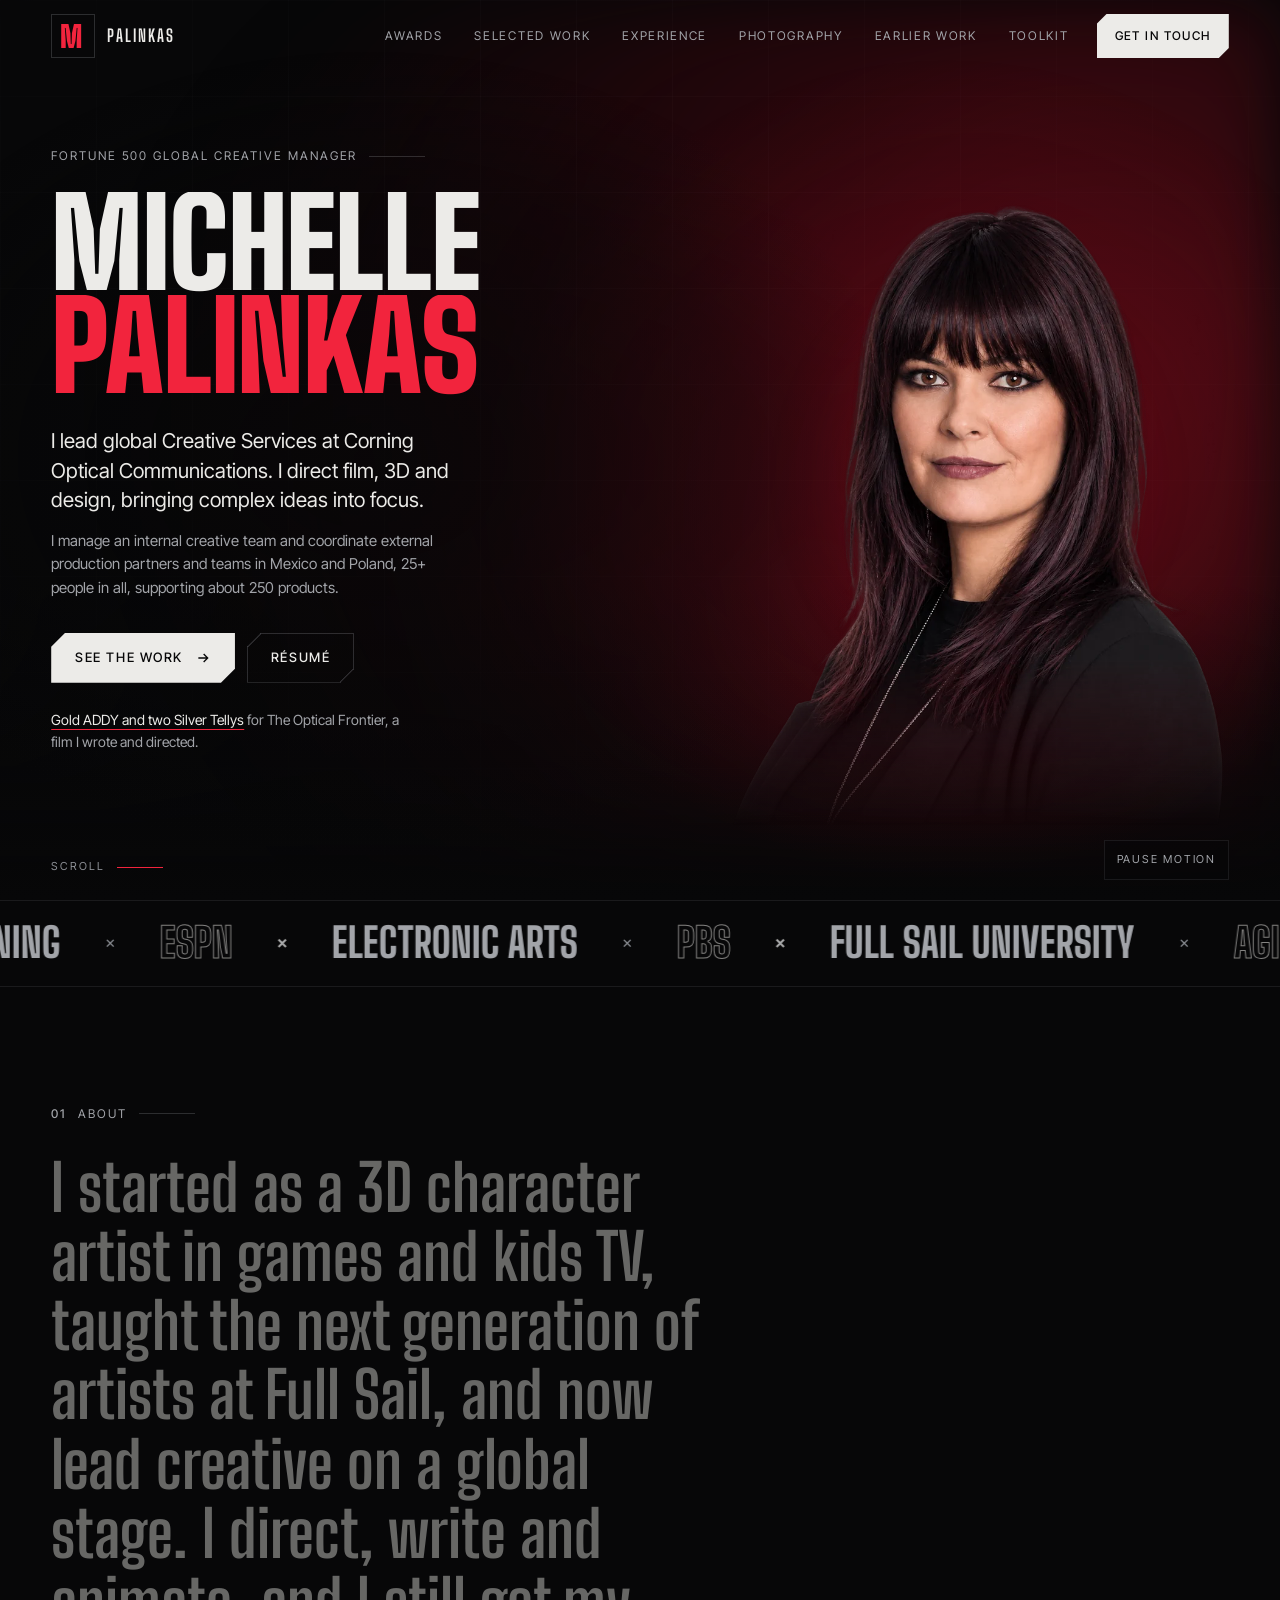
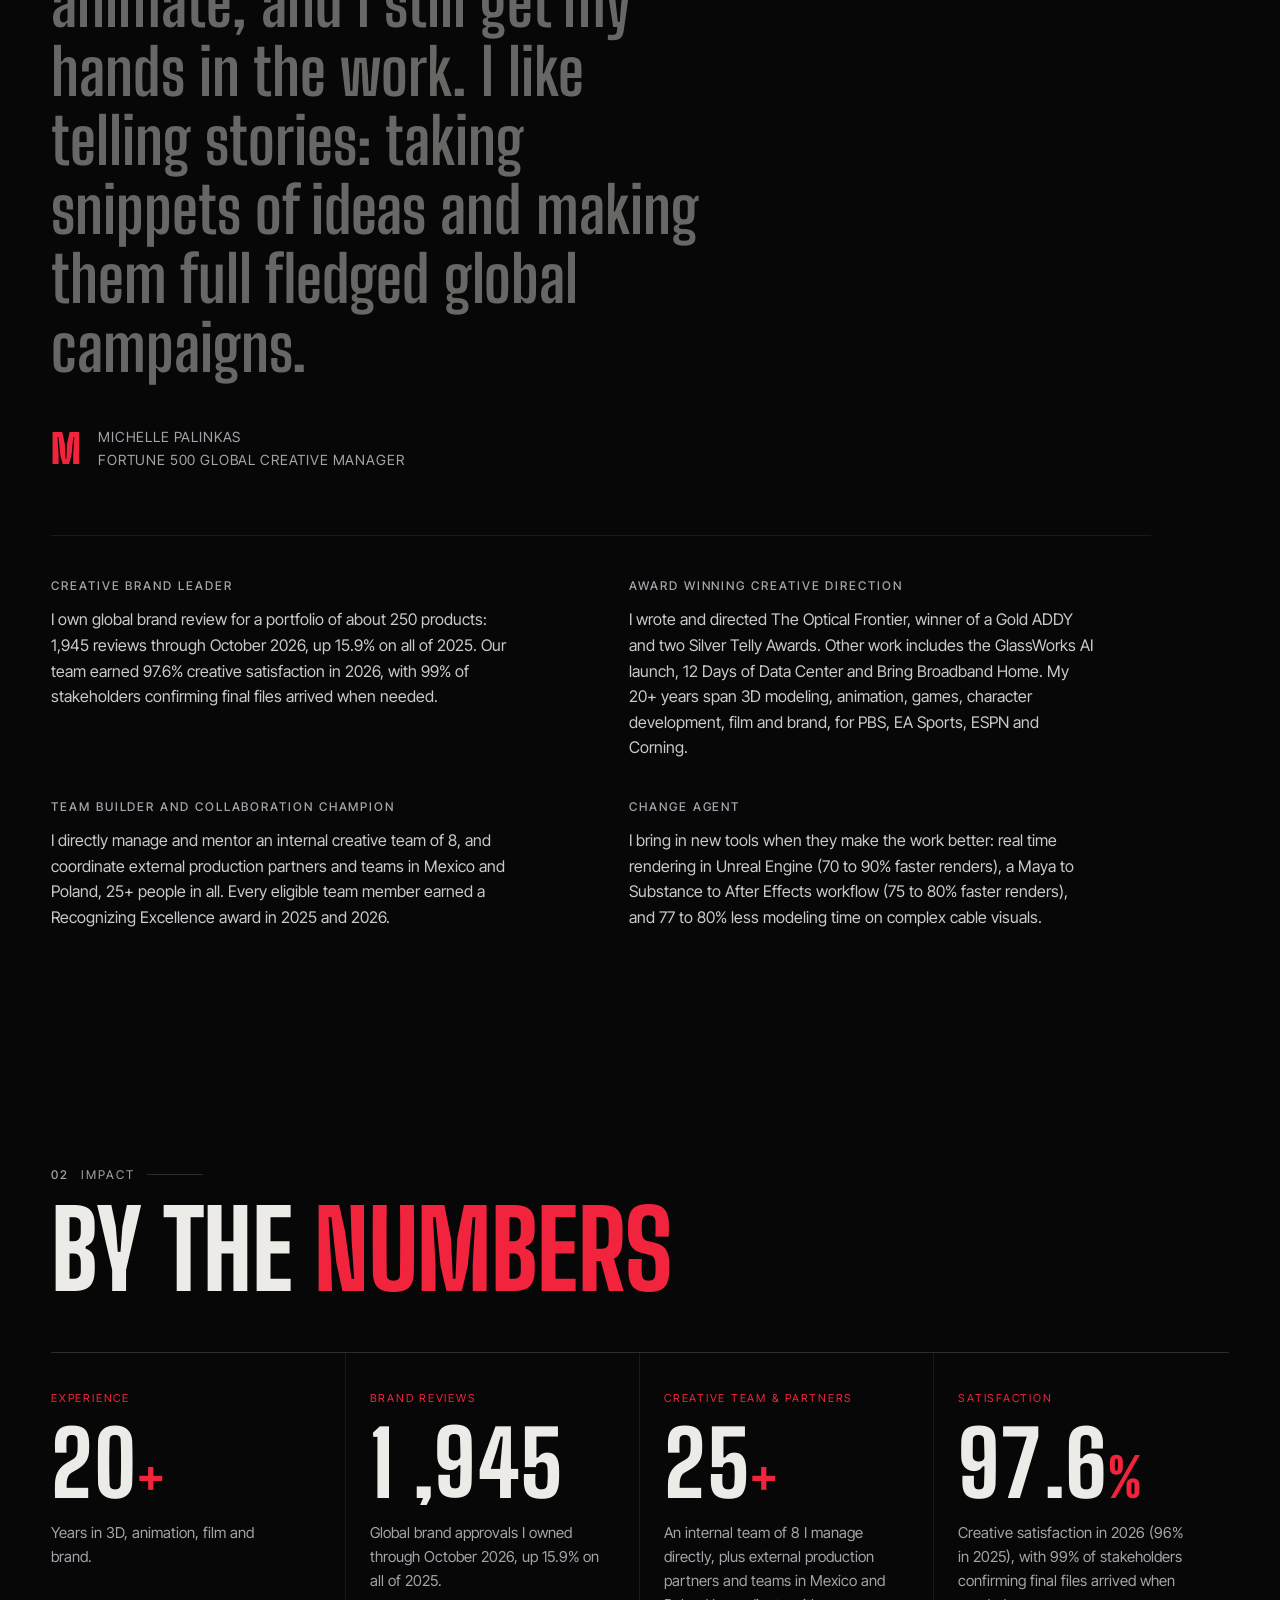
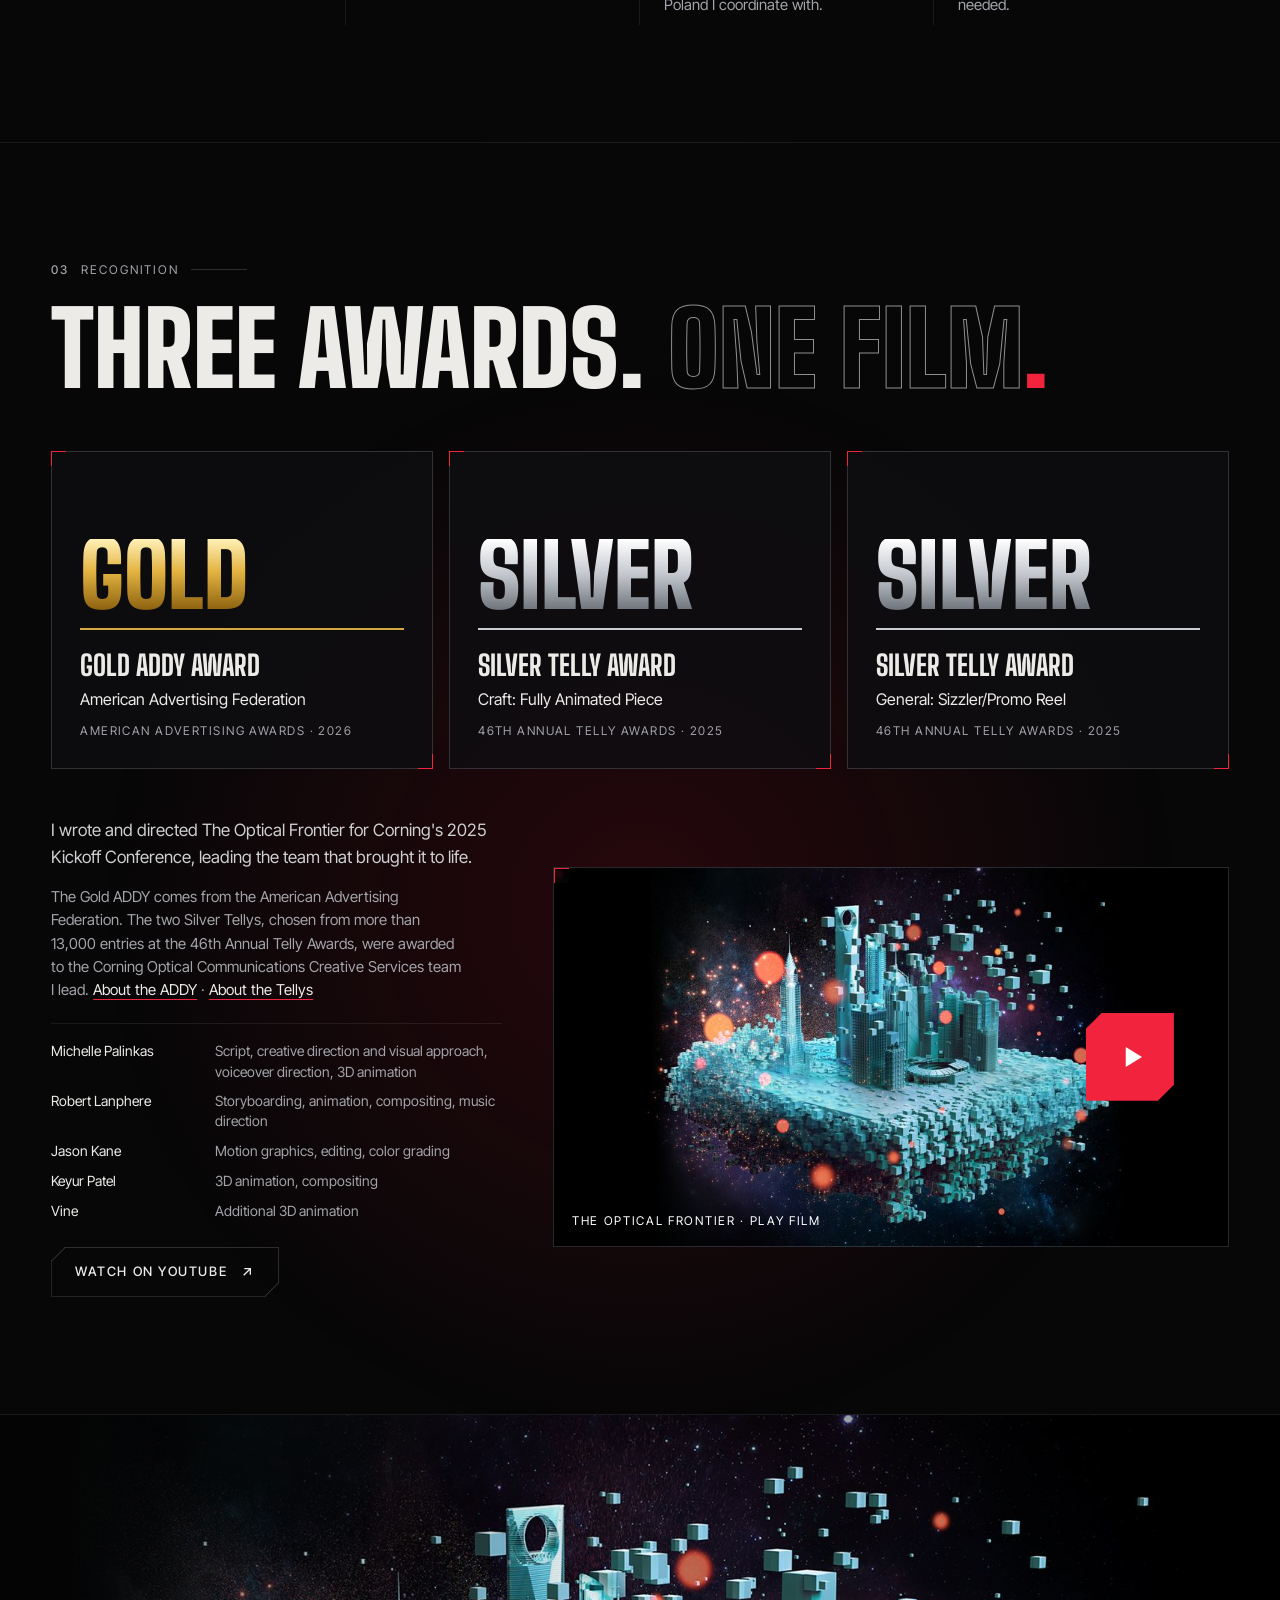
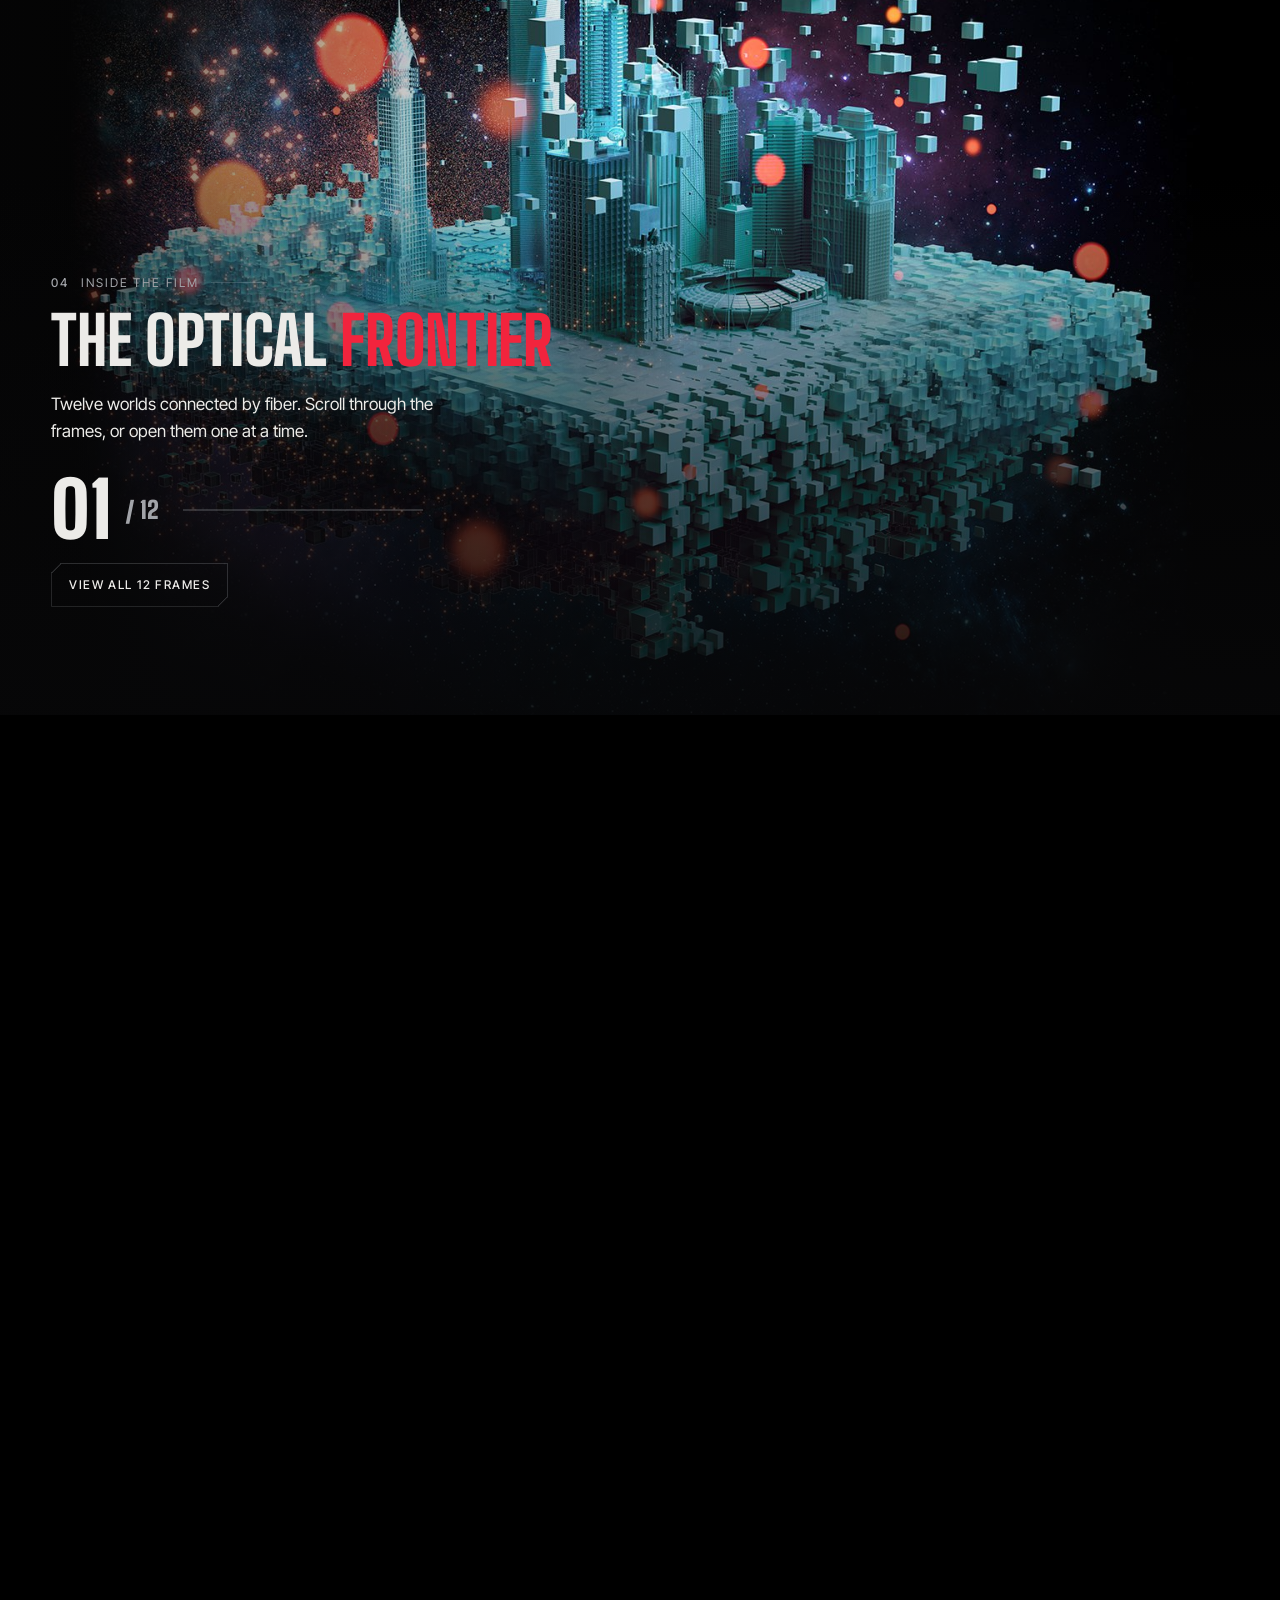
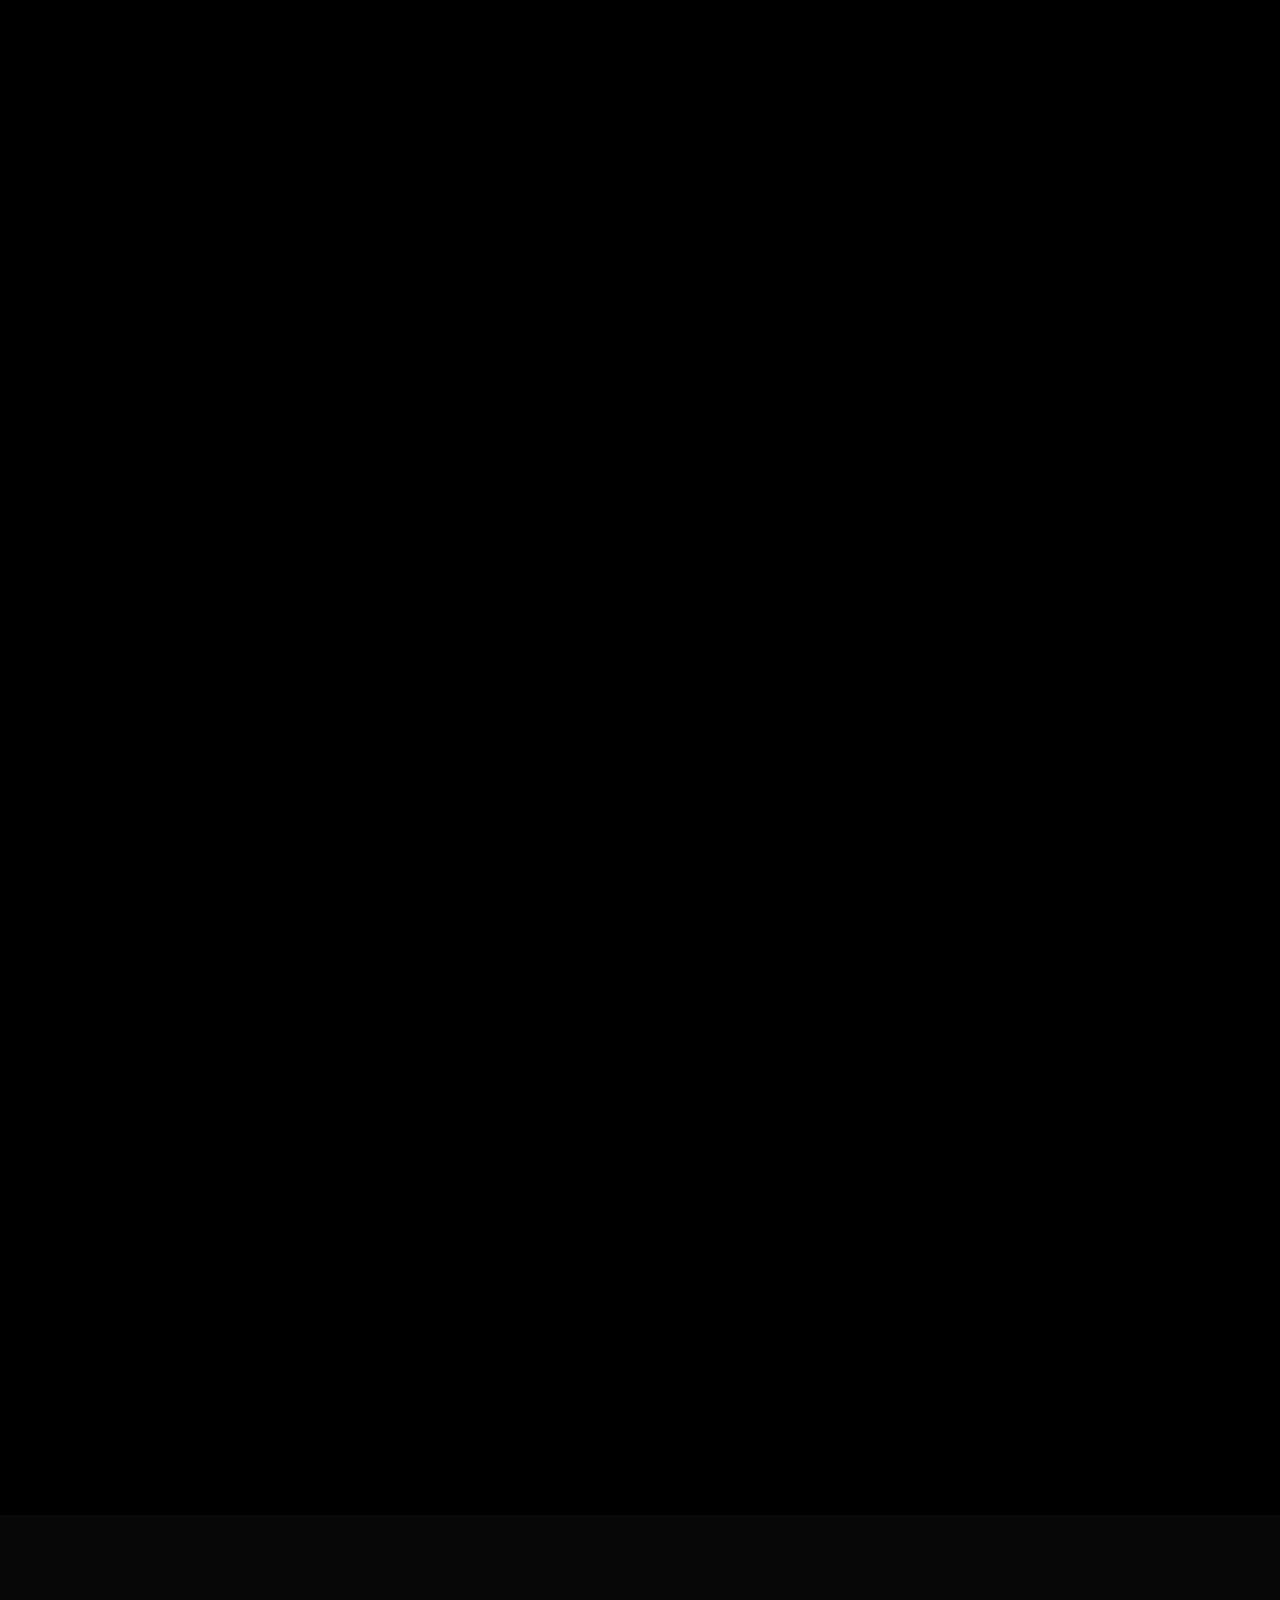
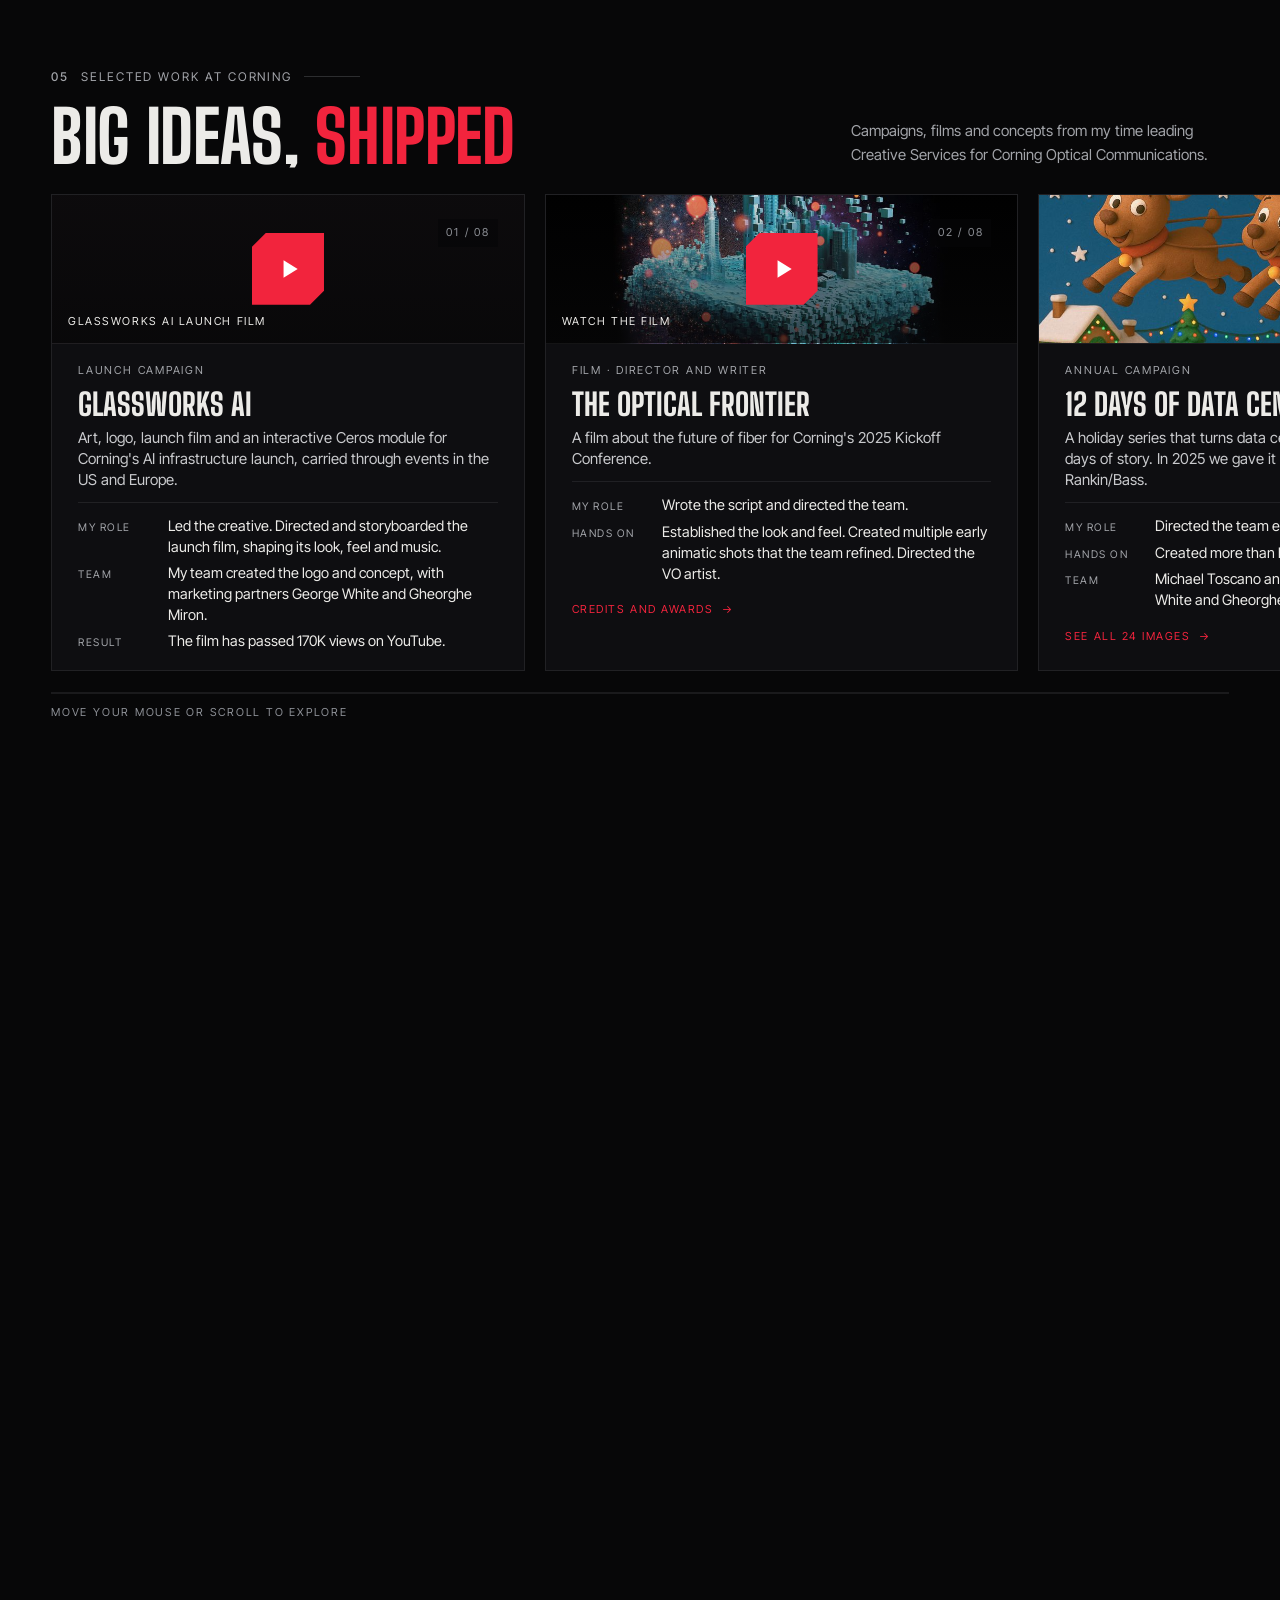
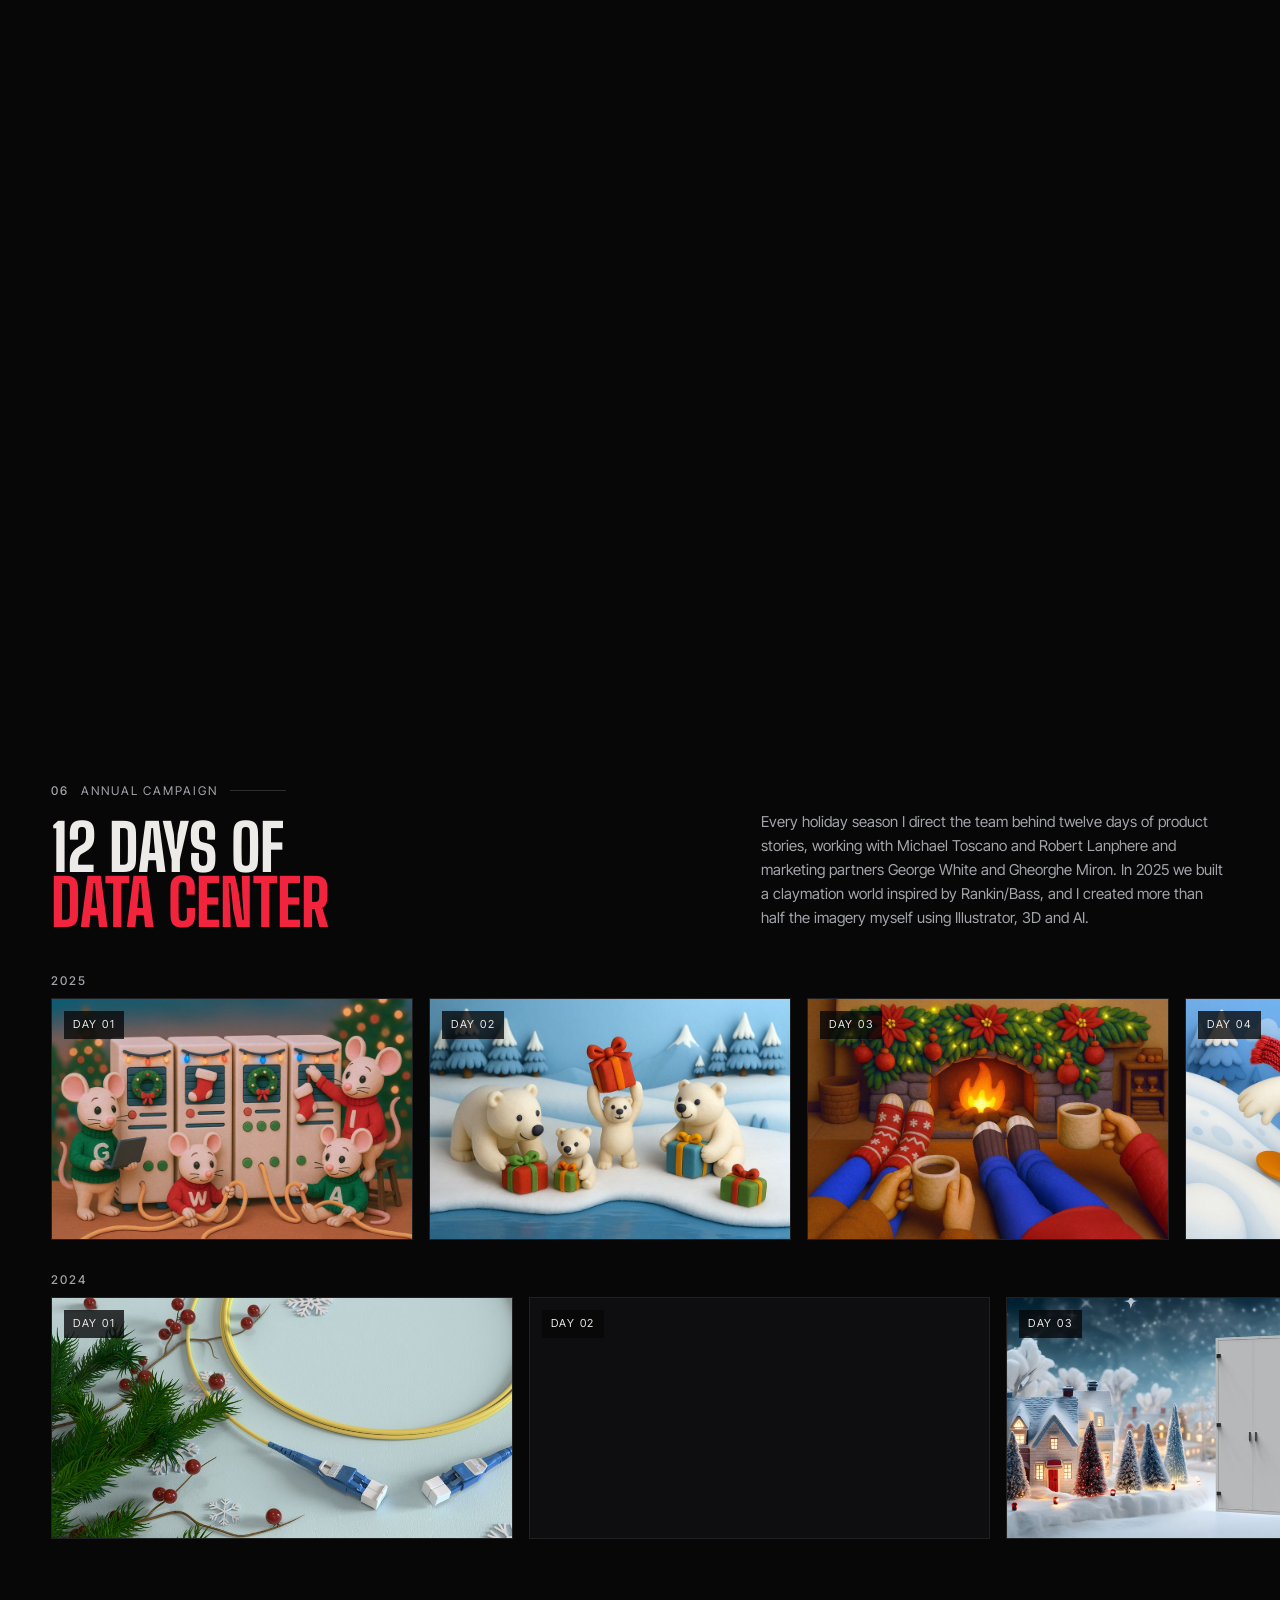
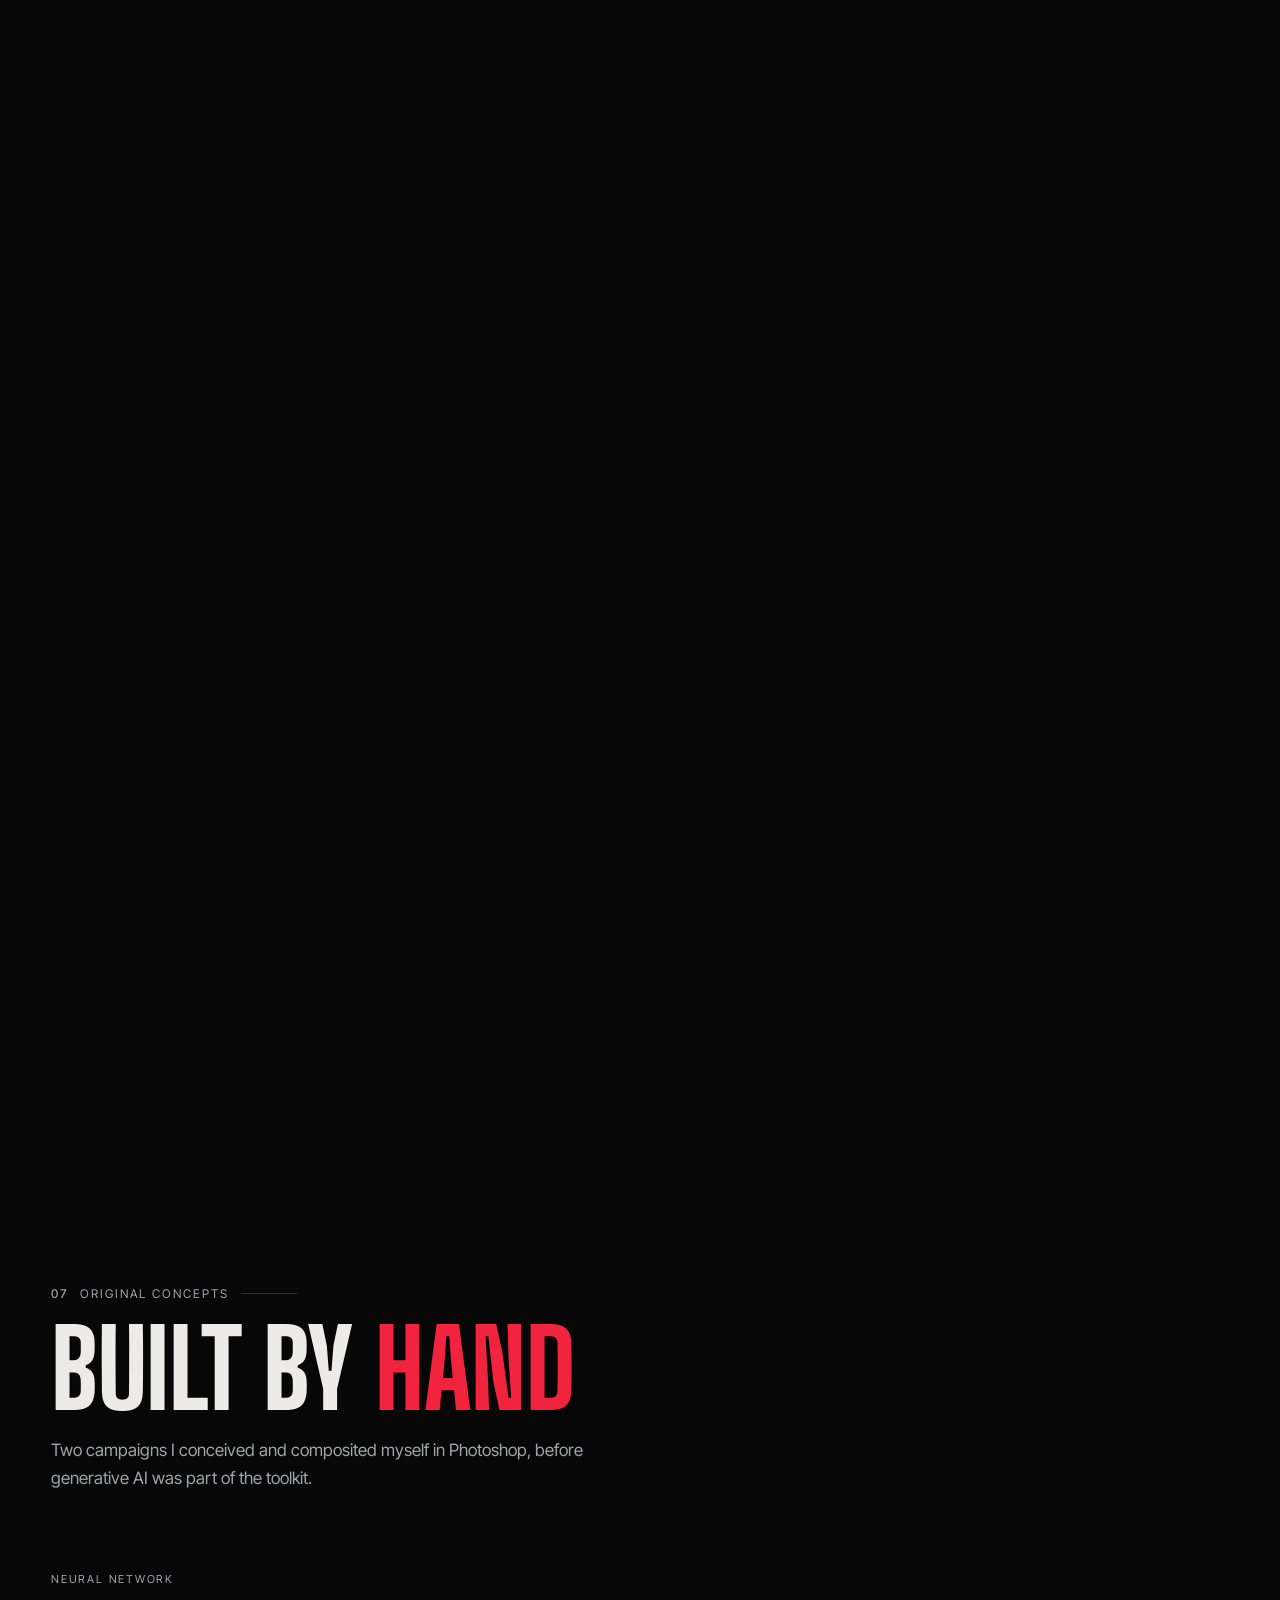
==== commit 05f7cf92: "Registration Marks" ====
--- a/index.html
+++ b/index.html
@@ -21,7 +21,7 @@
 <link rel="preconnect" href="https://fonts.googleapis.com">
 <link rel="preconnect" href="https://fonts.gstatic.com" crossorigin>
 <link href="https://fonts.googleapis.com/css2?family=Big+Shoulders+Display:wght@500;700;800;900&family=Inter+Tight:wght@300;400;500;600&display=swap" rel="stylesheet">
-<link rel="stylesheet" href="assets/site.css?v=202611112227">
+<link rel="stylesheet" href="assets/site.css?v=202611112230">
 <script>document.documentElement.classList.add('js');setTimeout(function(){if(!window.siteReady)document.documentElement.classList.remove('js')},4000)</script>
 </head>
 <body>
@@ -384,6 +384,7 @@
       <button class="tile" data-c="photo" data-src="photo-satellite" data-t="Satellite" data-s="A satellite suspended against the atrium glass." aria-label="Open Satellite"><img src="assets/work/photo-satellite-sm.jpg" width="900" height="600" alt="Satellite" loading="lazy" decoding="async"><span class="meta"><small>Photography</small><b>Satellite</b></span></button>
       <button class="tile" data-c="photo" data-src="photo-hummingbird" data-t="Hummingbird" data-s="A hummingbird approaching the feeder, backyard wildlife." aria-label="Open Hummingbird"><img src="assets/work/photo-hummingbird-sm.jpg" width="900" height="600" alt="Hummingbird" loading="lazy" decoding="async"><span class="meta"><small>Photography</small><b>Hummingbird</b></span></button>
     </div>
+    <p class="rights">All photographs &copy; Michelle Palinkas. I own the rights to every image here. To use one for anything, please <a href="#contact">get in touch</a>.</p>
   </div>
 </section>
 
@@ -554,6 +555,6 @@
   </div>
 </div>
 
-<script src="assets/site.js?v=202611112227"></script>
+<script src="assets/site.js?v=202611112230"></script>
 </body>
 </html>
--- a/assets/site.css
+++ b/assets/site.css
@@ -697,3 +697,8 @@
 @media (max-width:600px){.kit-list div{grid-template-columns:1fr;gap:4px;padding:12px 0}}
 /* image protection */
 img{-webkit-user-drag:none;user-drag:none;-webkit-touch-callout:none;user-select:none;-webkit-user-select:none}
+
+/* photography rights note */
+.rights{margin-top:22px;font-size:14px;line-height:1.5;color:var(--muted);max-width:60ch}
+.rights a{color:var(--paper);border-bottom:1px solid var(--red)}
+.rights a:hover{color:var(--red)}
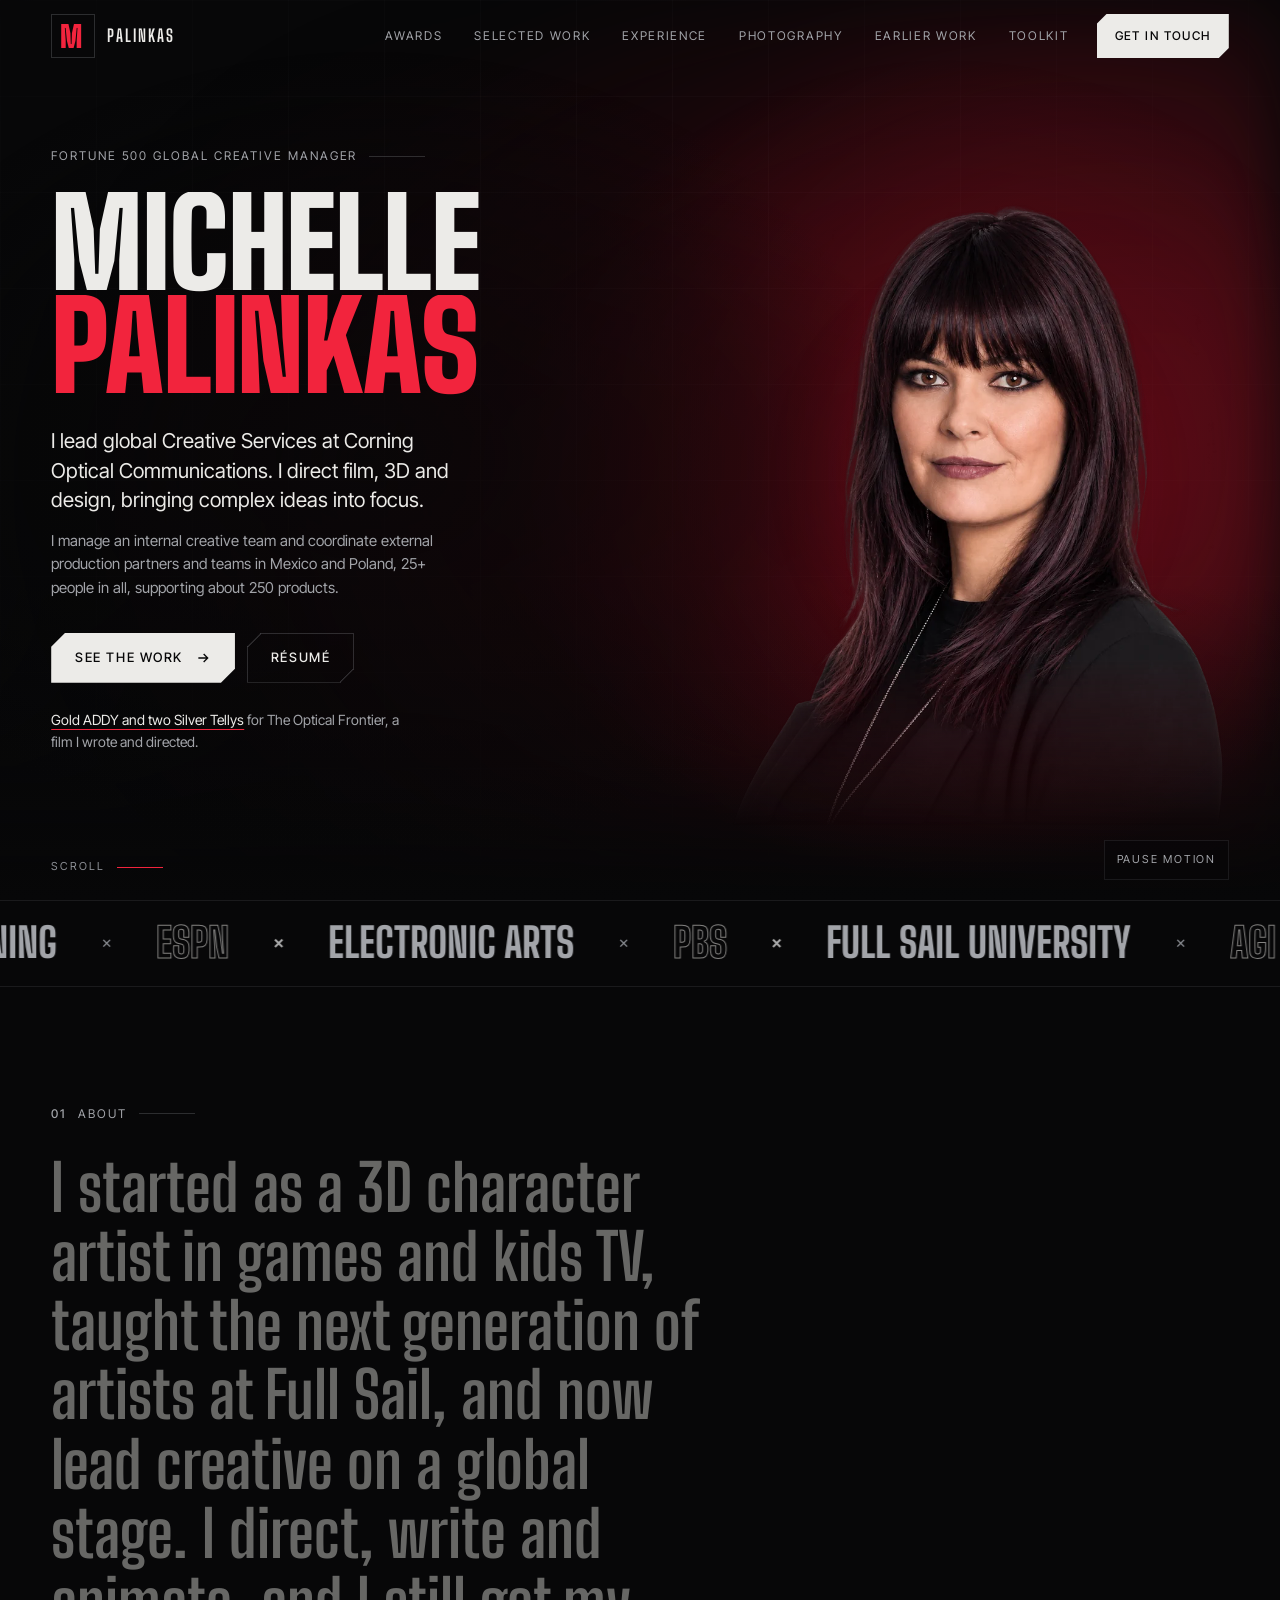
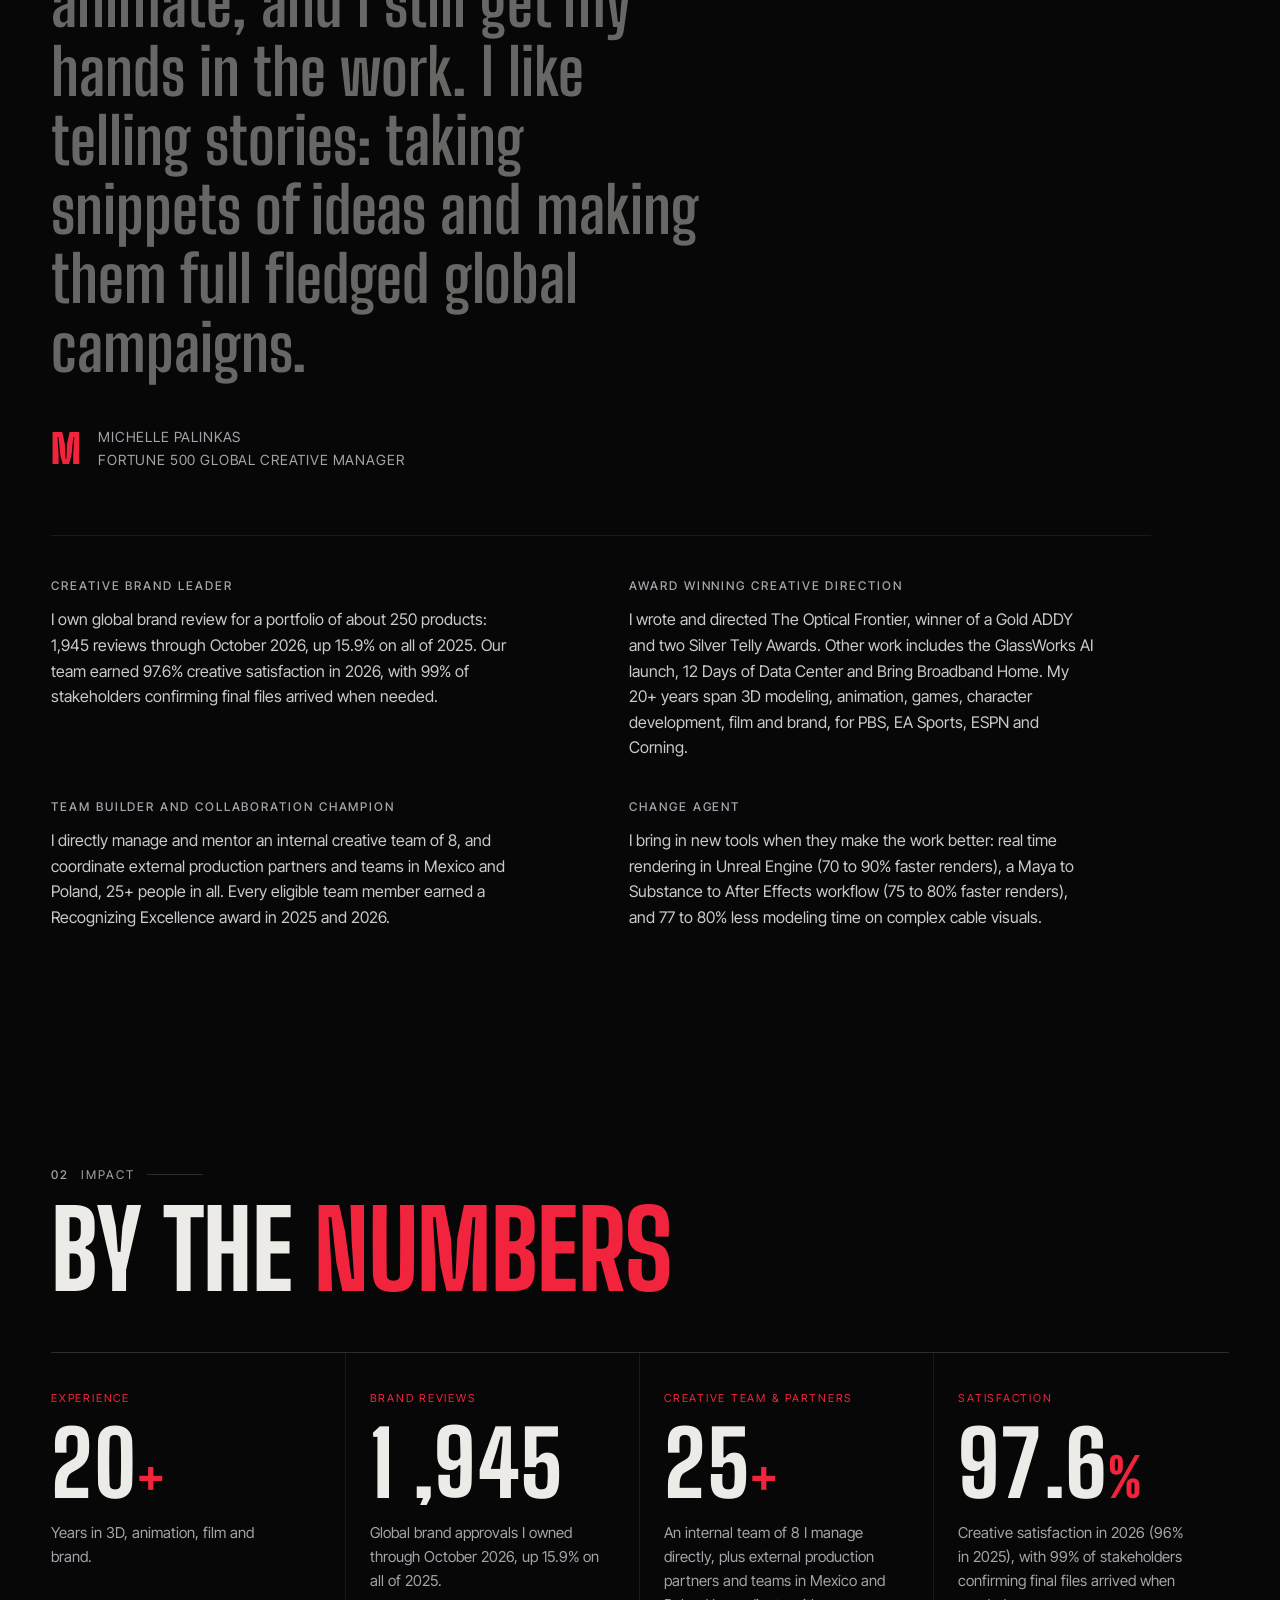
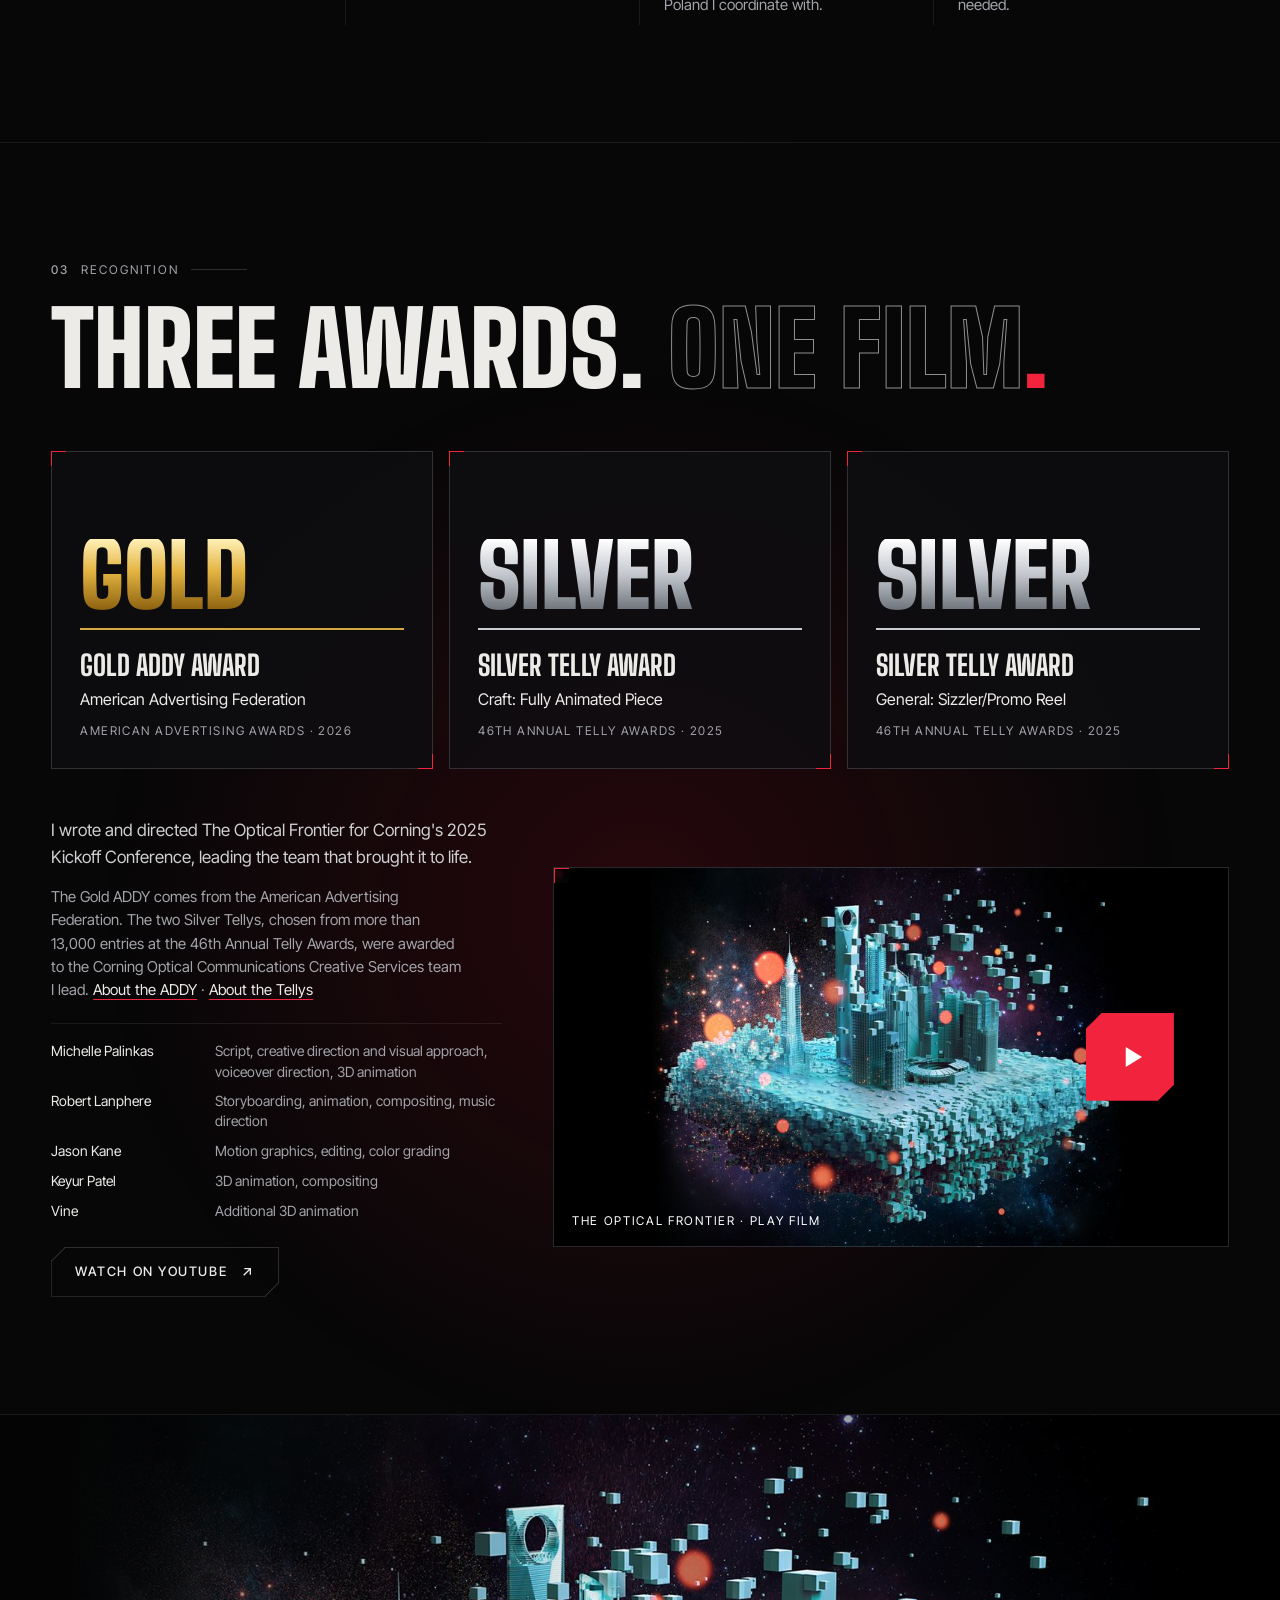
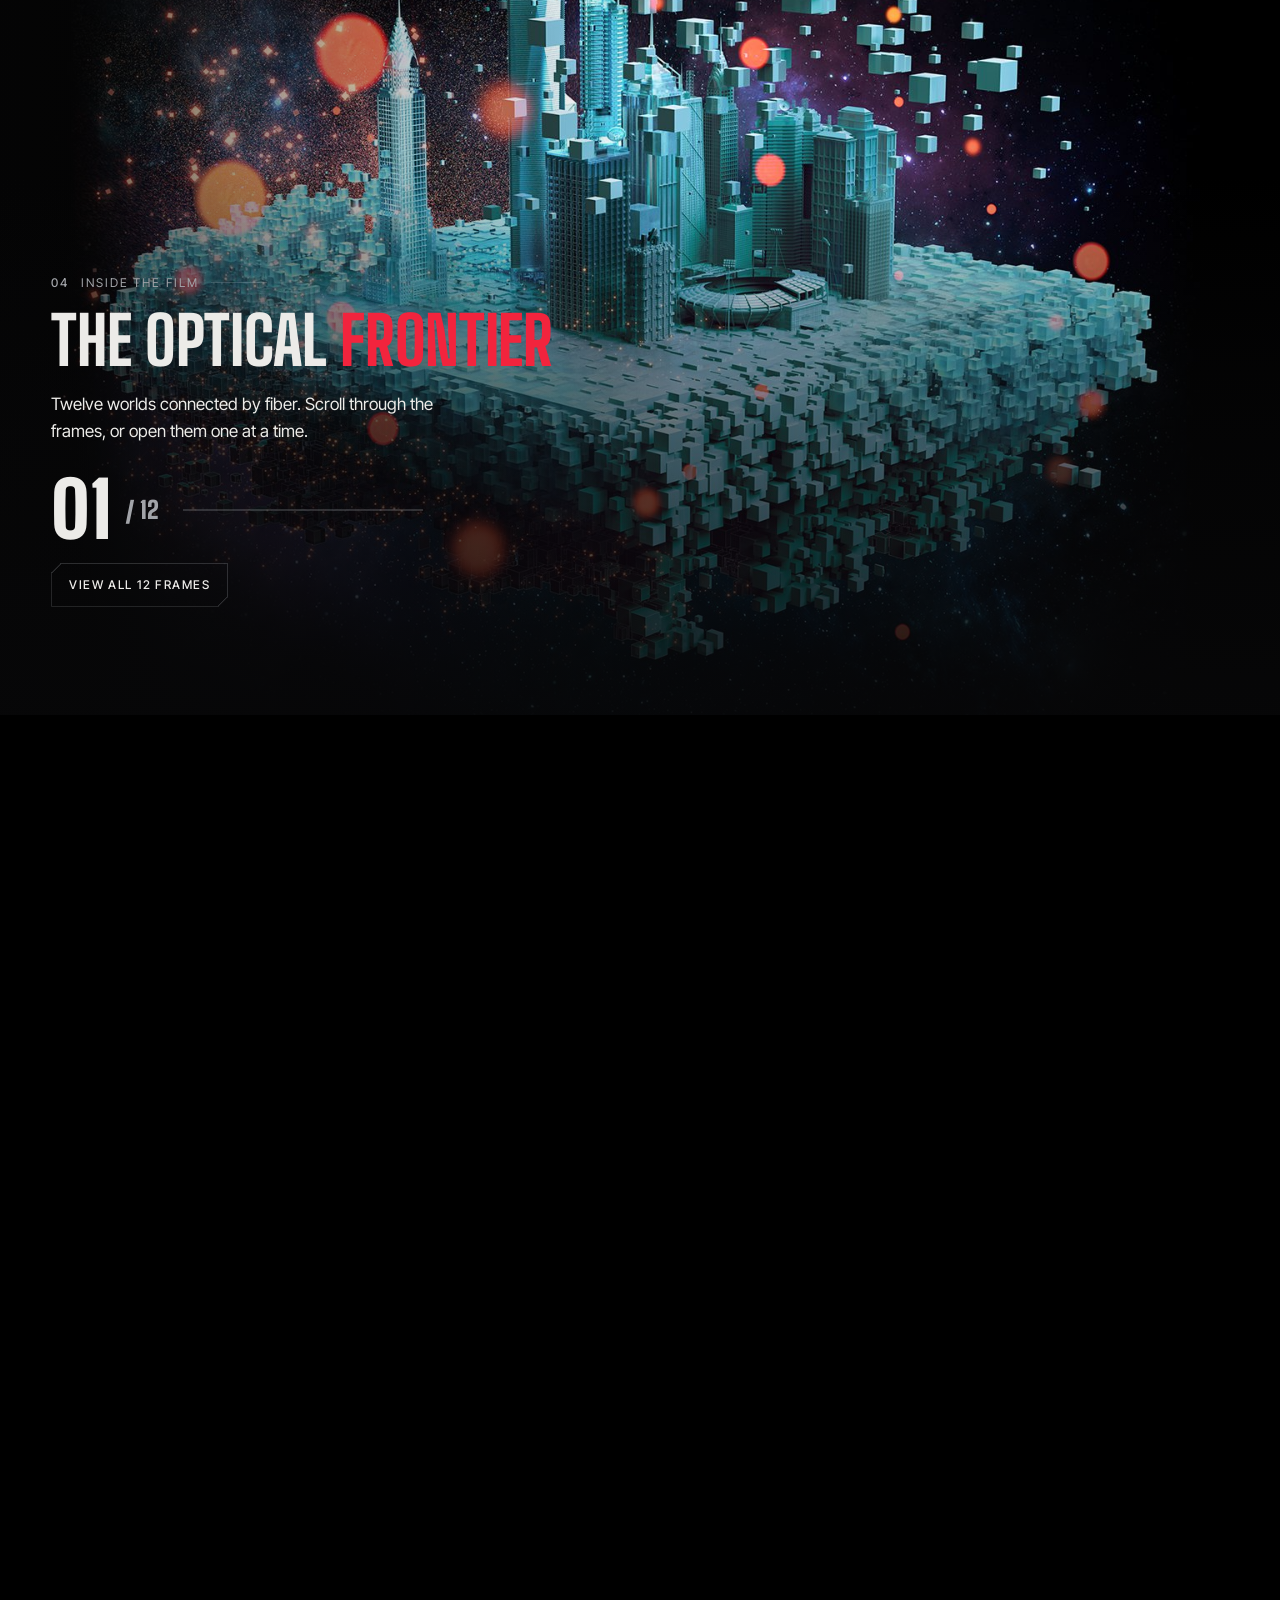
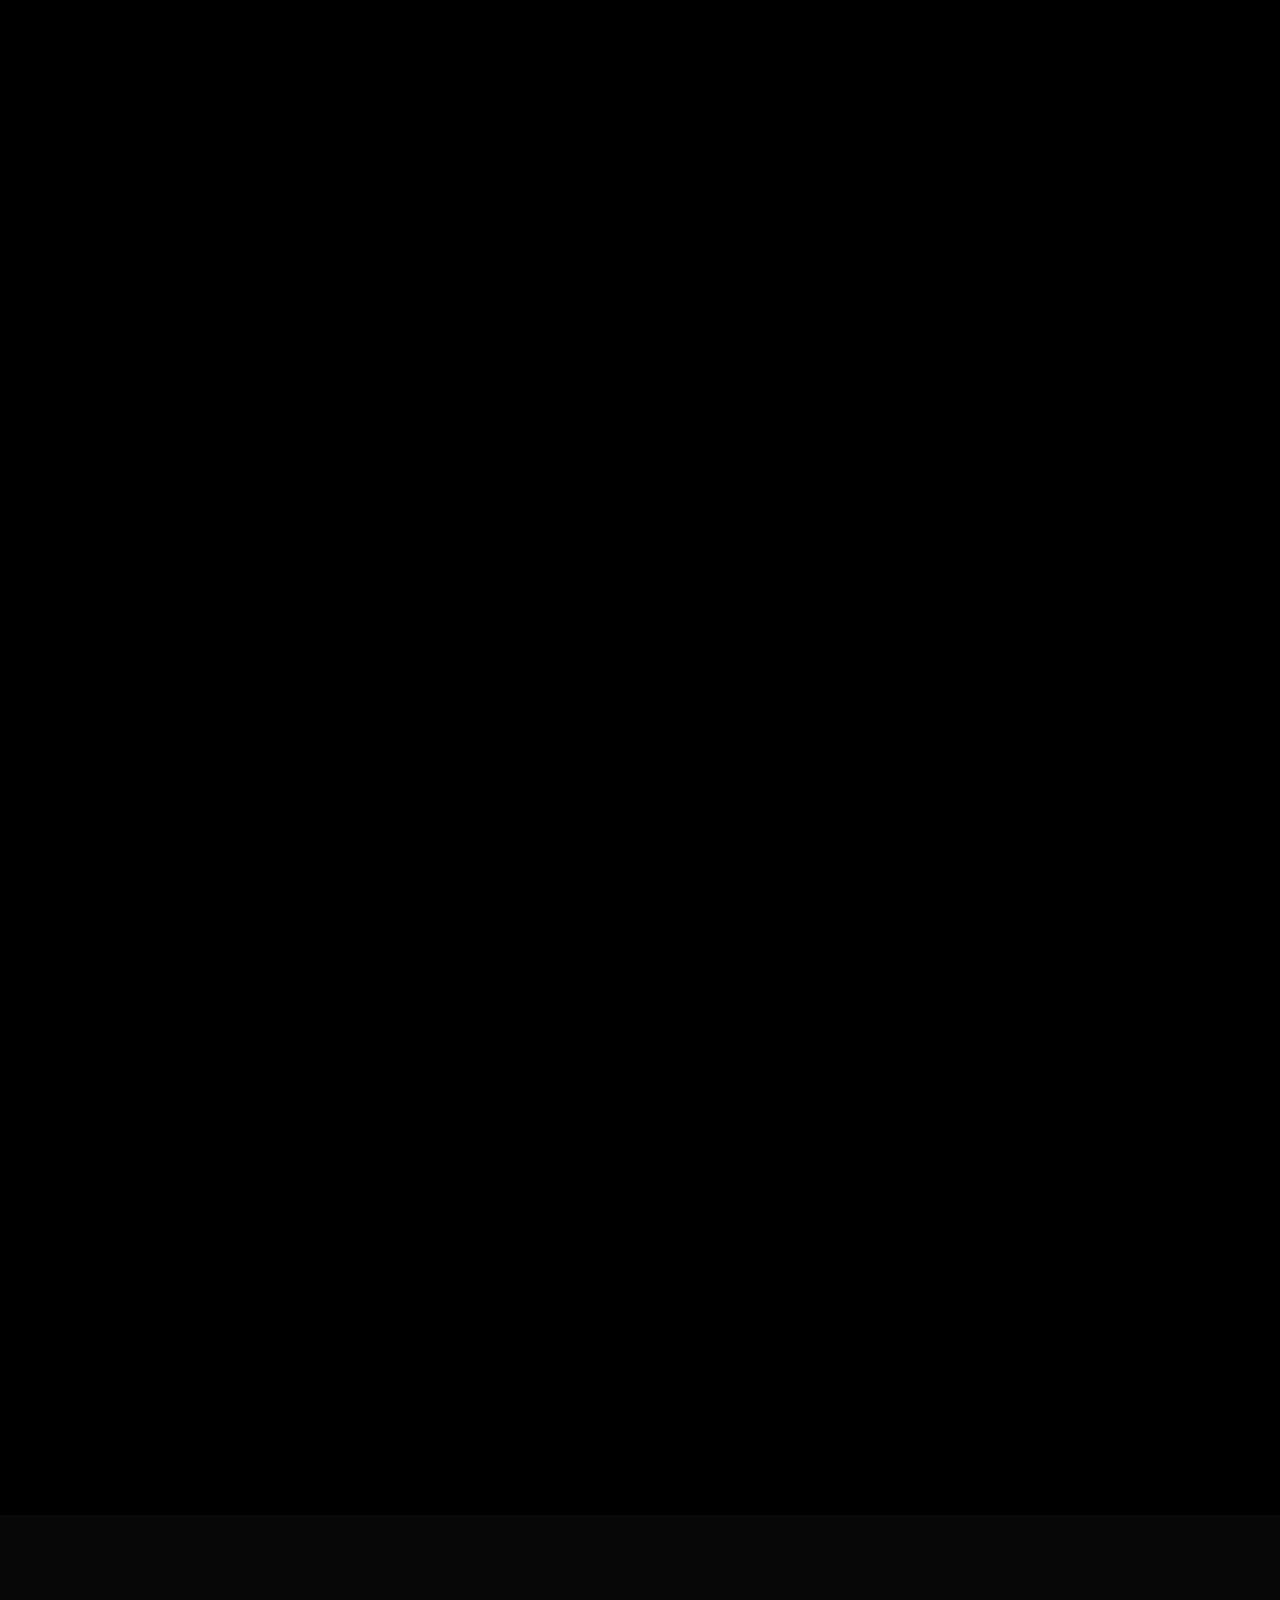
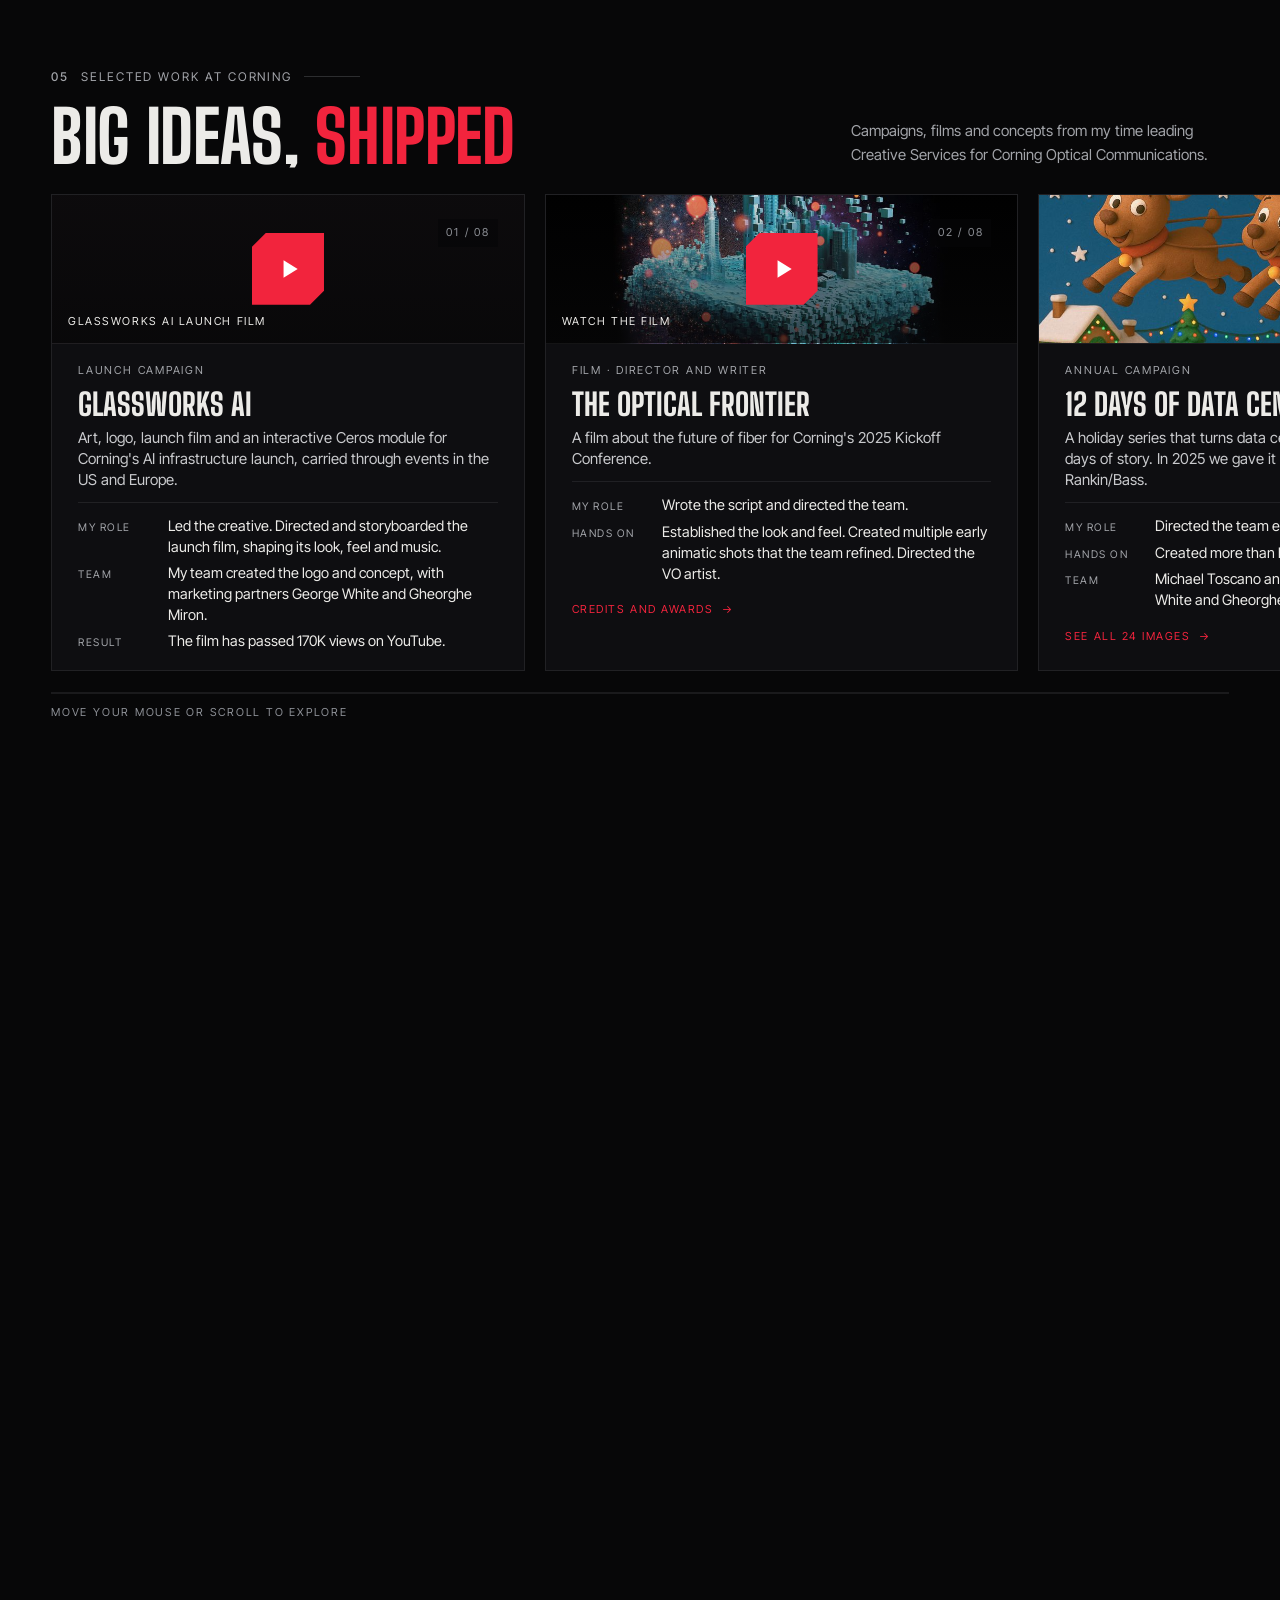
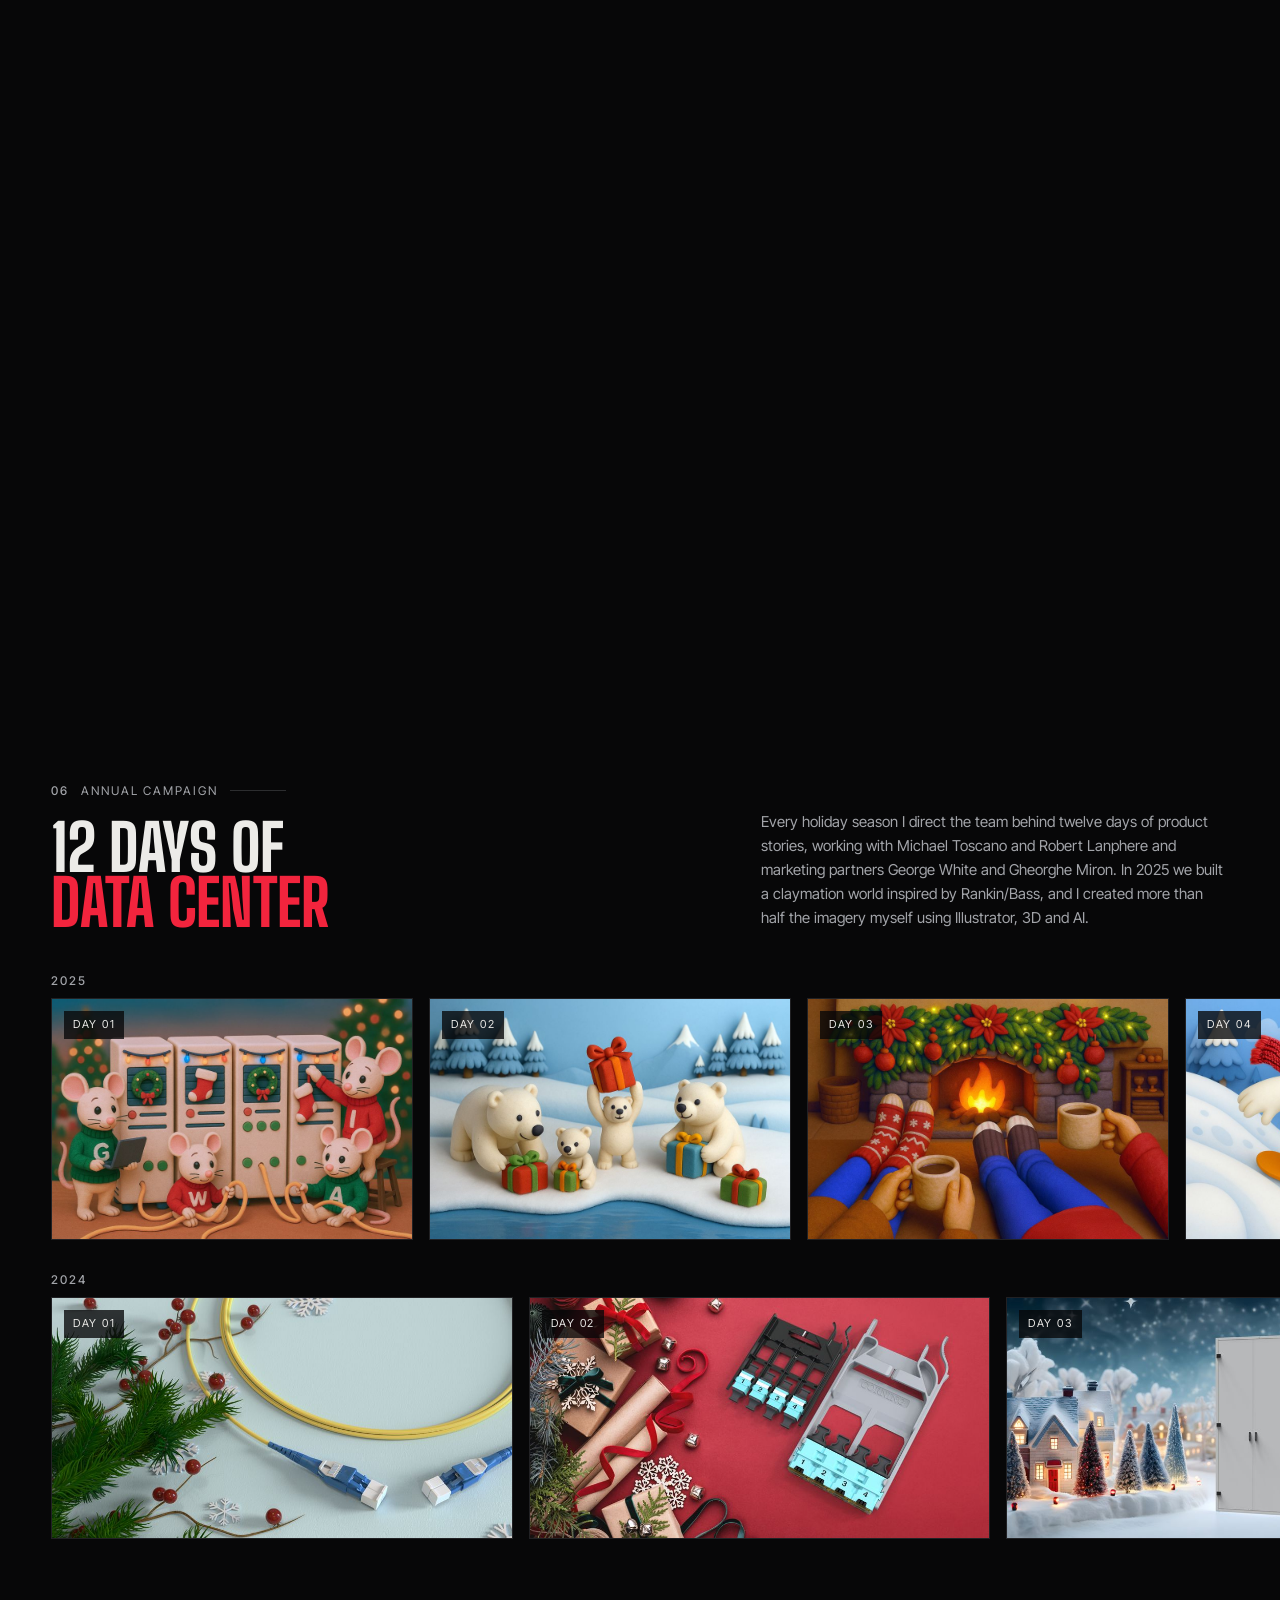
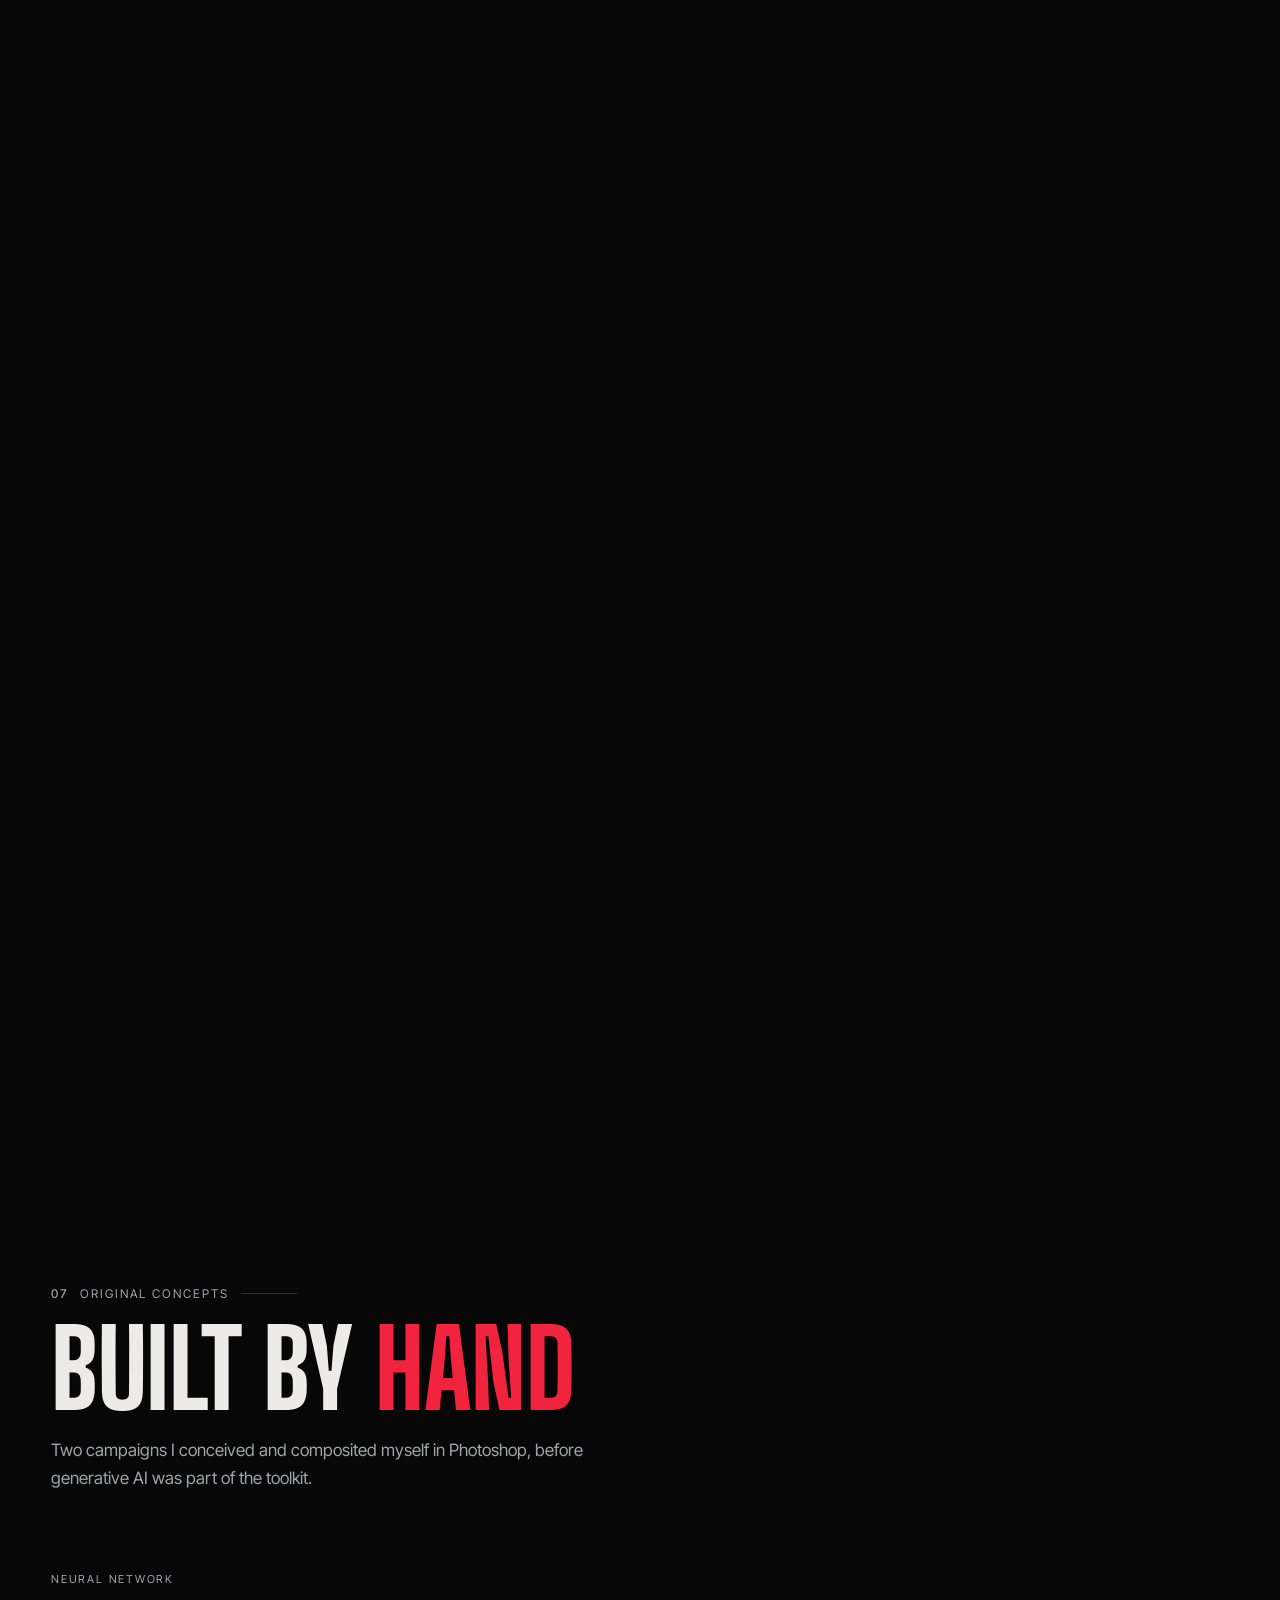
==== commit 7c0cc7bd: "Copyrights" ====
--- a/index.html
+++ b/index.html
@@ -21,7 +21,7 @@
 <link rel="preconnect" href="https://fonts.googleapis.com">
 <link rel="preconnect" href="https://fonts.gstatic.com" crossorigin>
 <link href="https://fonts.googleapis.com/css2?family=Big+Shoulders+Display:wght@500;700;800;900&family=Inter+Tight:wght@300;400;500;600&display=swap" rel="stylesheet">
-<link rel="stylesheet" href="assets/site.css?v=202611112230">
+<link rel="stylesheet" href="assets/site.css?v=202611112232">
 <script>document.documentElement.classList.add('js');setTimeout(function(){if(!window.siteReady)document.documentElement.classList.remove('js')},4000)</script>
 </head>
 <body>
@@ -538,7 +538,7 @@
 
 <footer>
   <div class="wrap">
-    <span>© 2026 Michelle Palinkas</span>
+    <span class="legal">© 2026 Michelle Palinkas. Corning work © Corning Incorporated, and client work © its respective owners, shown for portfolio purposes.</span>
     <span><a href="https://www.linkedin.com/in/michellepalinkas/" target="_blank" rel="noopener">LinkedIn</a> · <a href="#top">Back to top</a></span>
   </div>
 </footer>
@@ -555,6 +555,6 @@
   </div>
 </div>
 
-<script src="assets/site.js?v=202611112230"></script>
+<script src="assets/site.js?v=202611112232"></script>
 </body>
 </html>
--- a/assets/site.css
+++ b/assets/site.css
@@ -702,3 +702,5 @@
 .rights{margin-top:22px;font-size:14px;line-height:1.5;color:var(--muted);max-width:60ch}
 .rights a{color:var(--paper);border-bottom:1px solid var(--red)}
 .rights a:hover{color:var(--red)}
+
+footer .legal{max-width:62ch;line-height:1.5}
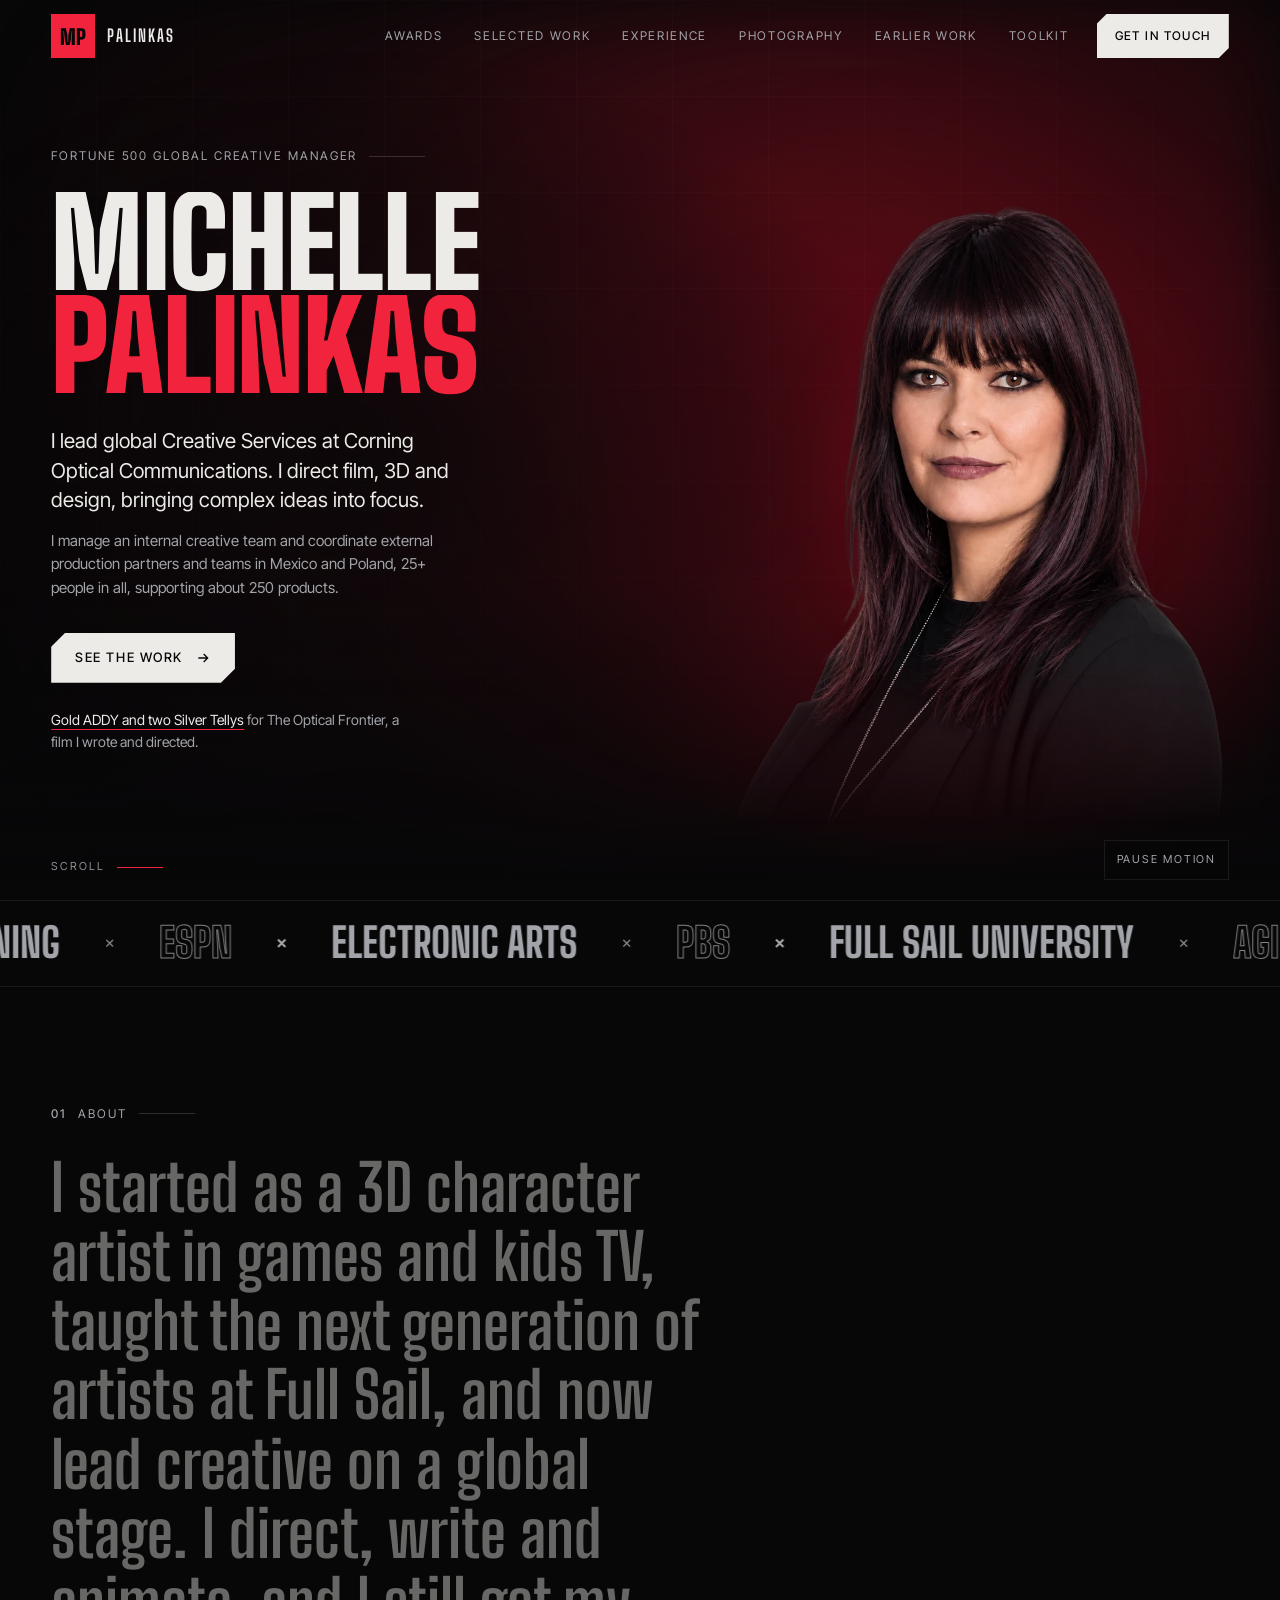
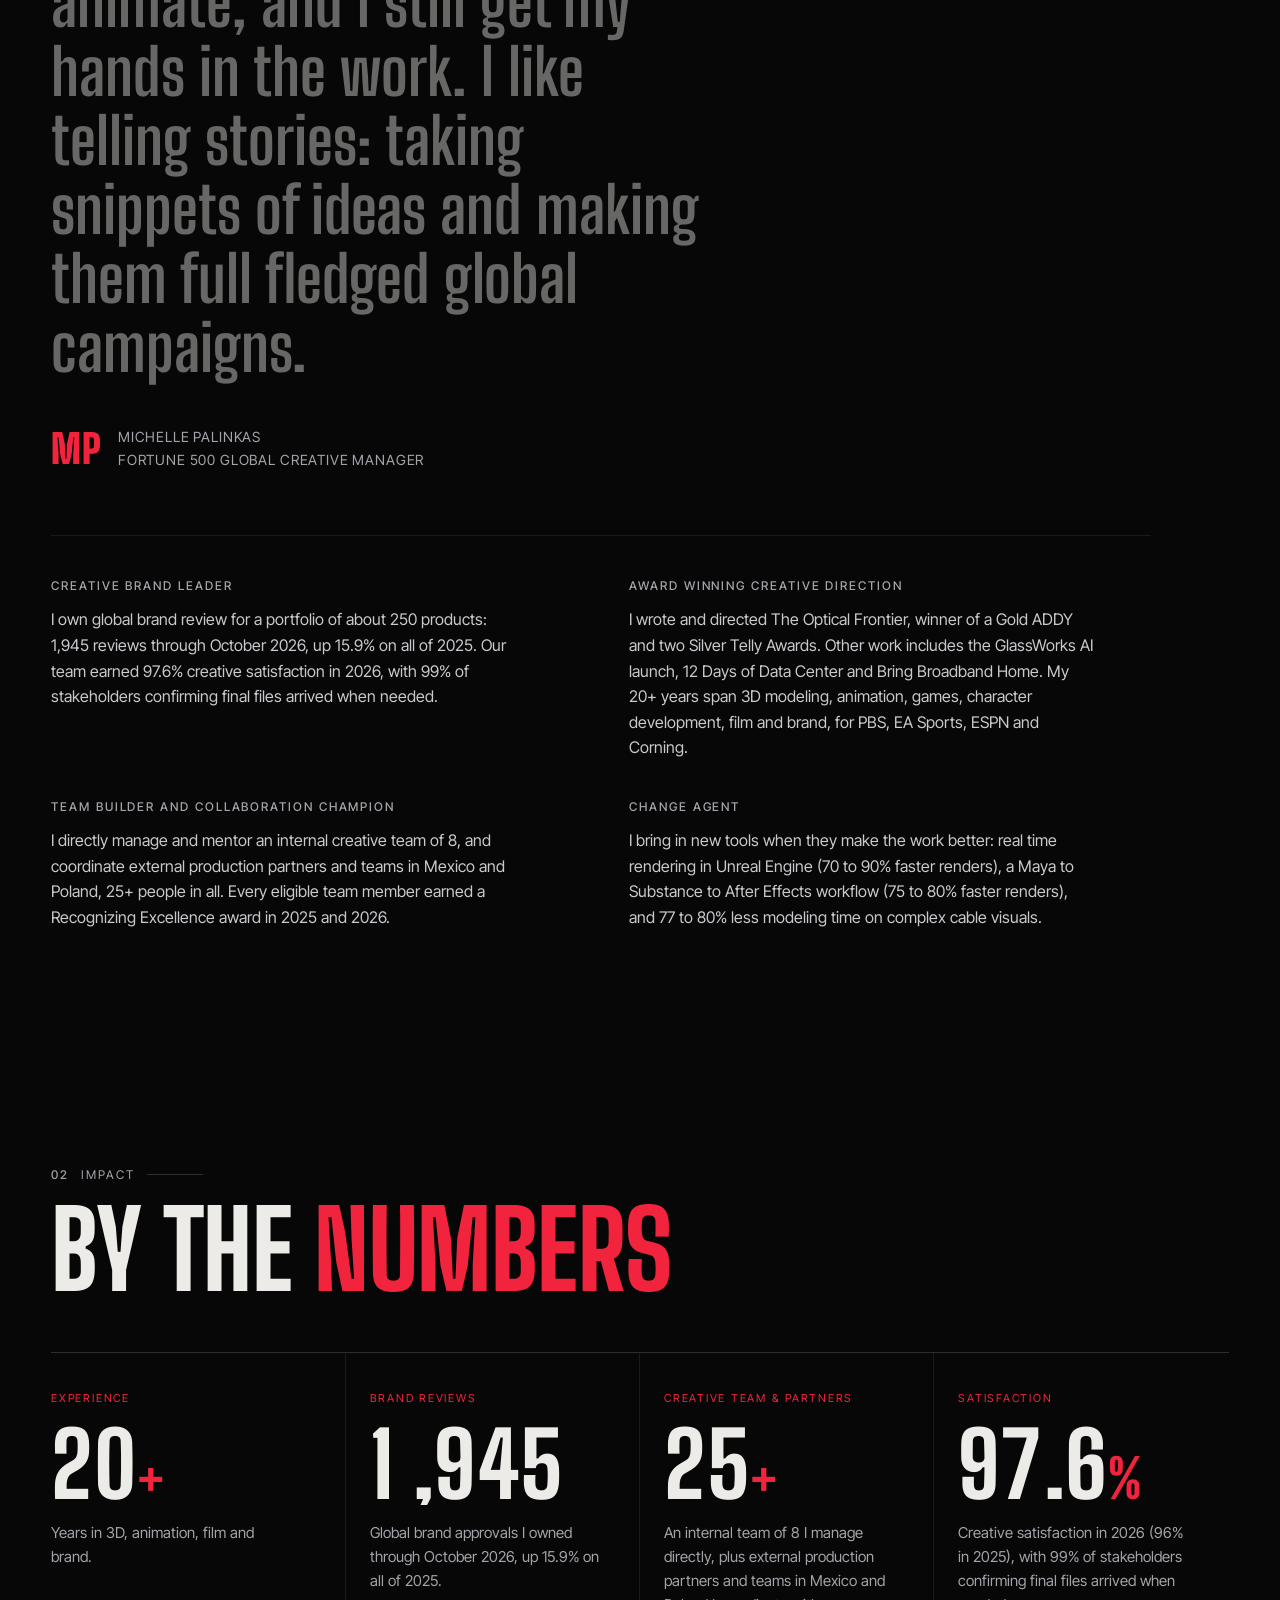
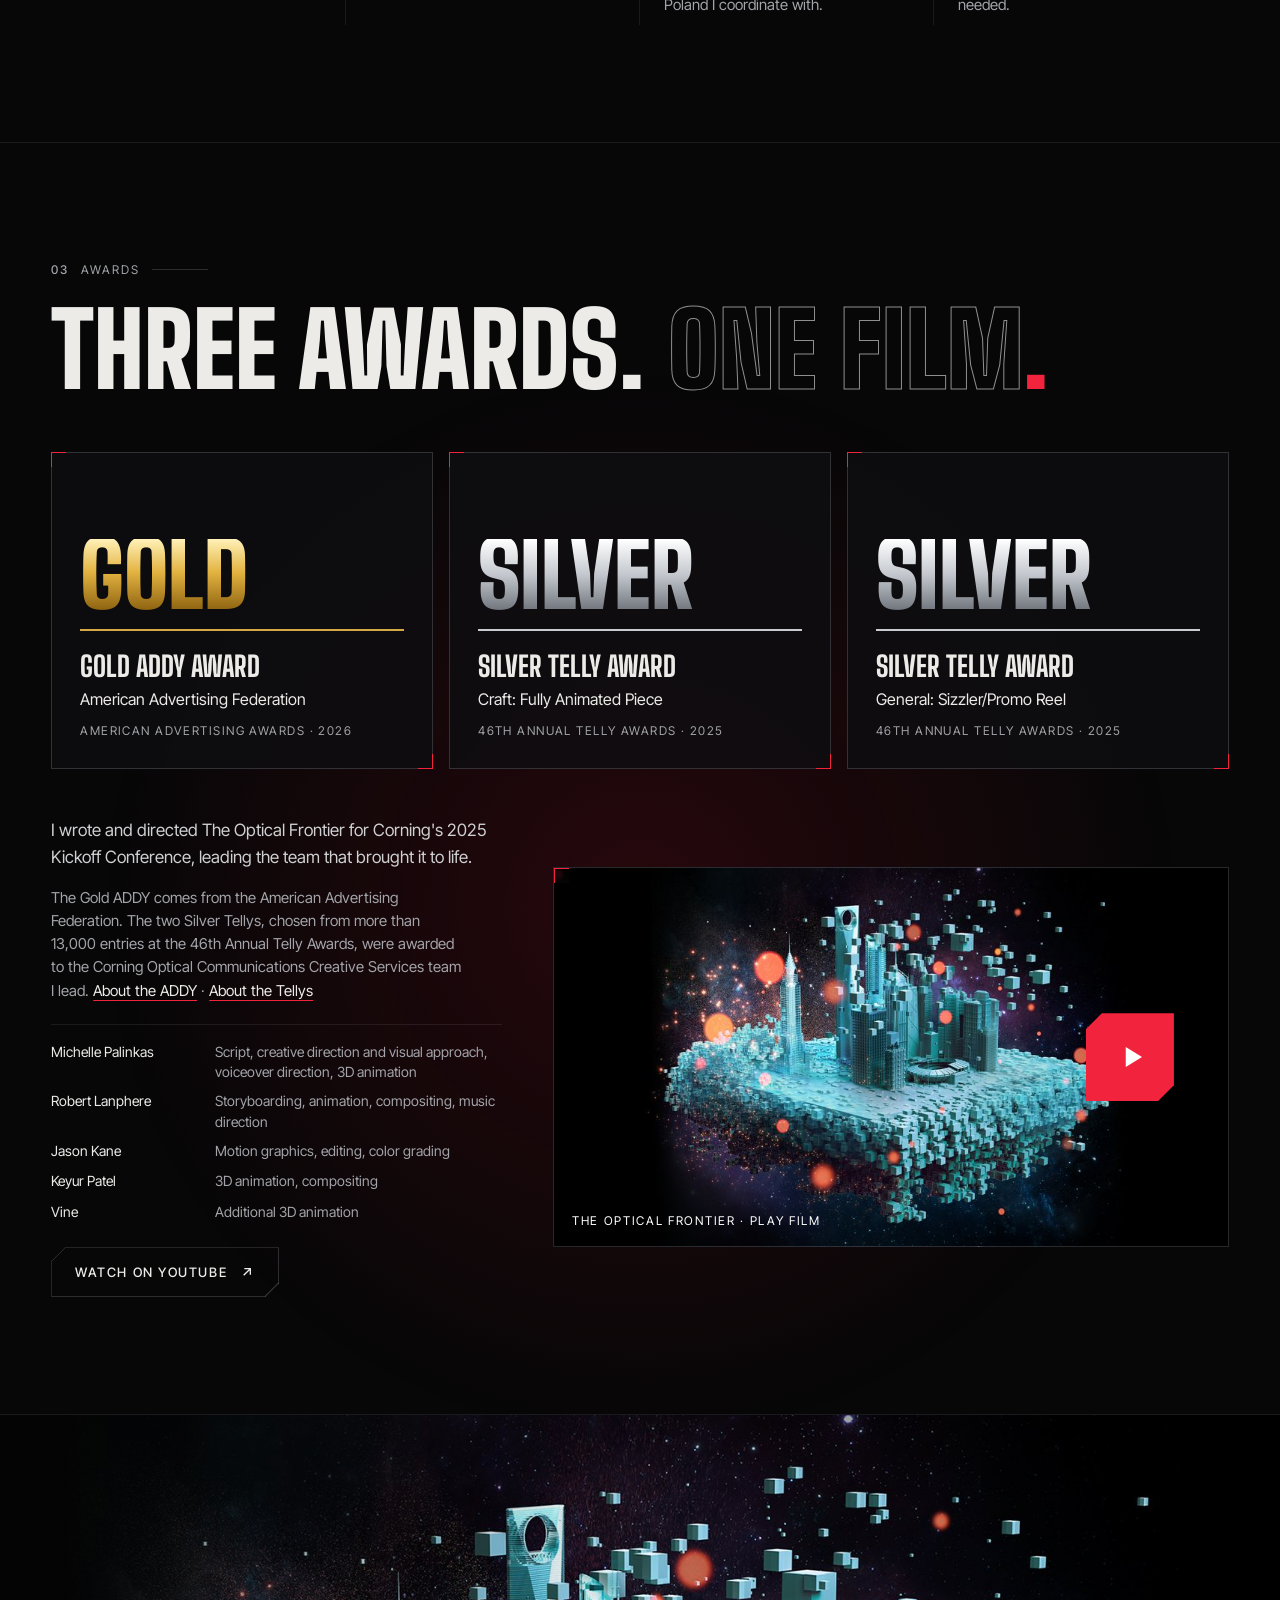
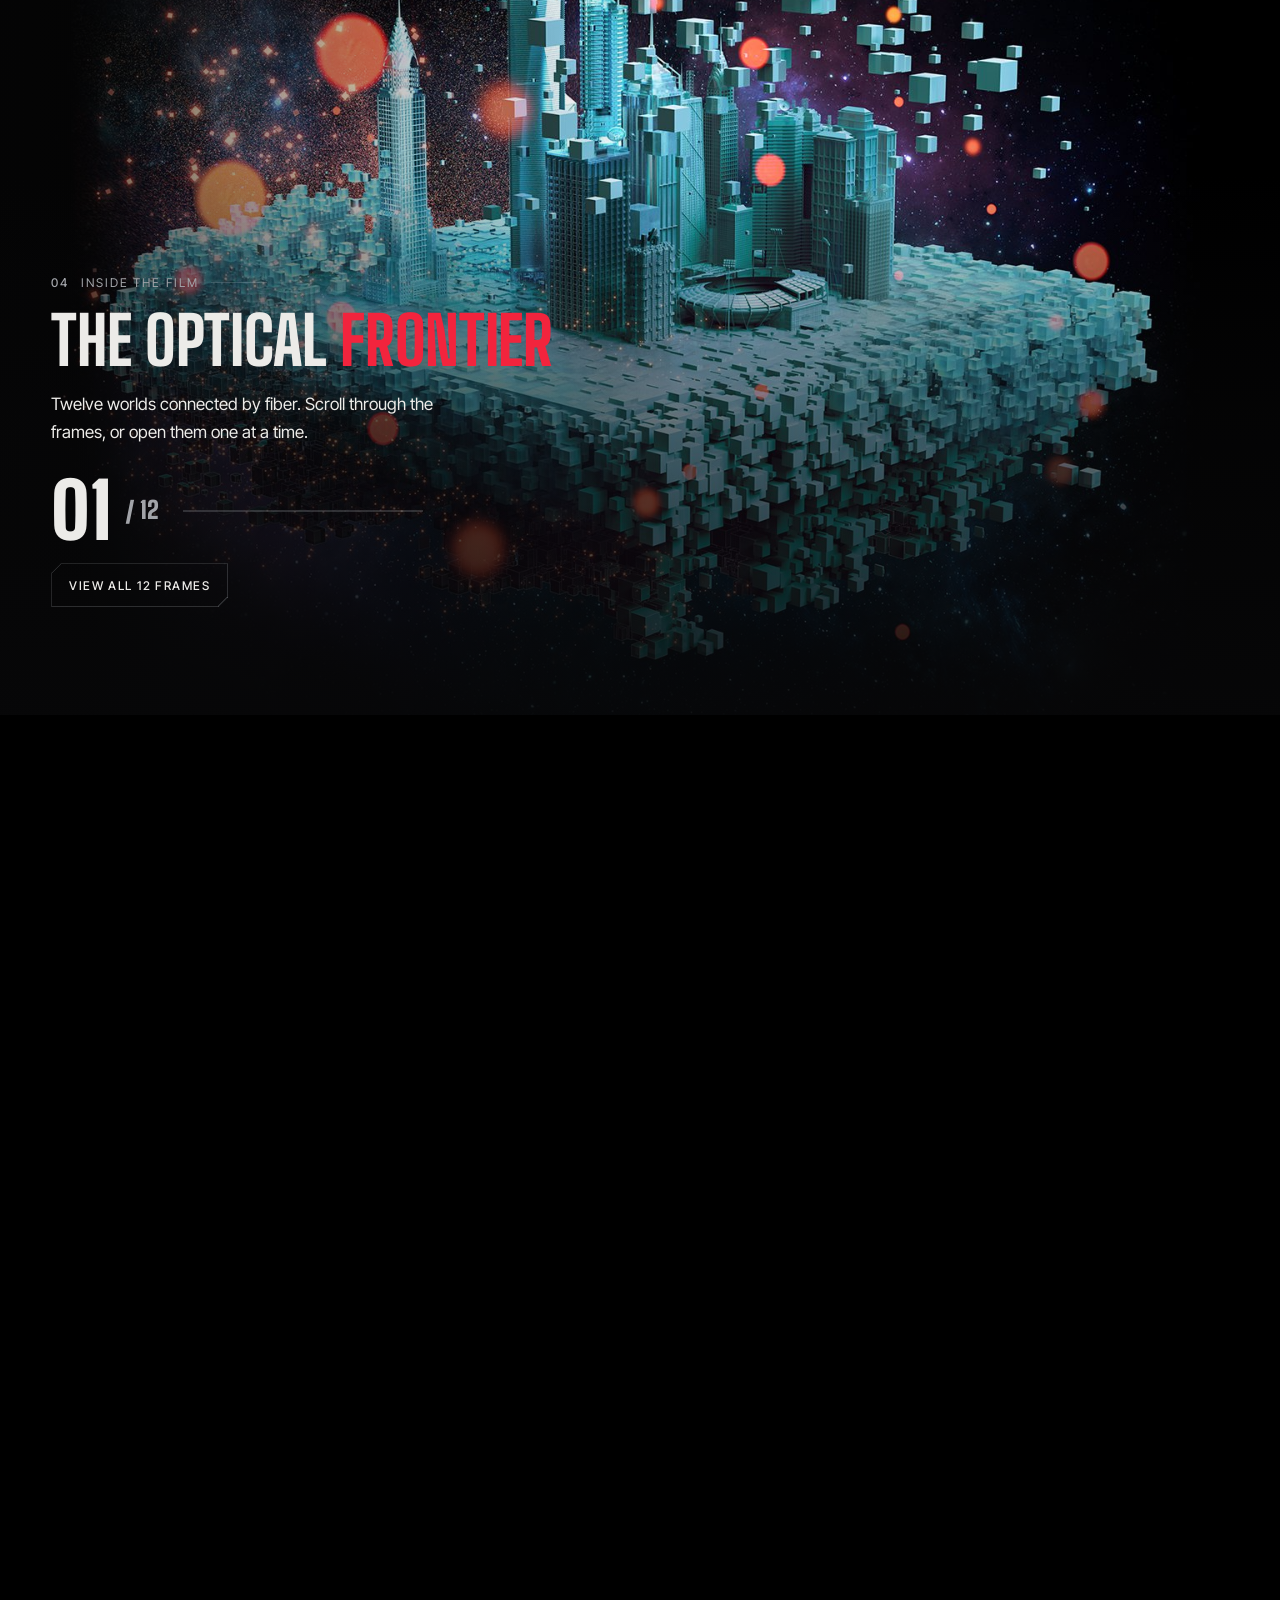
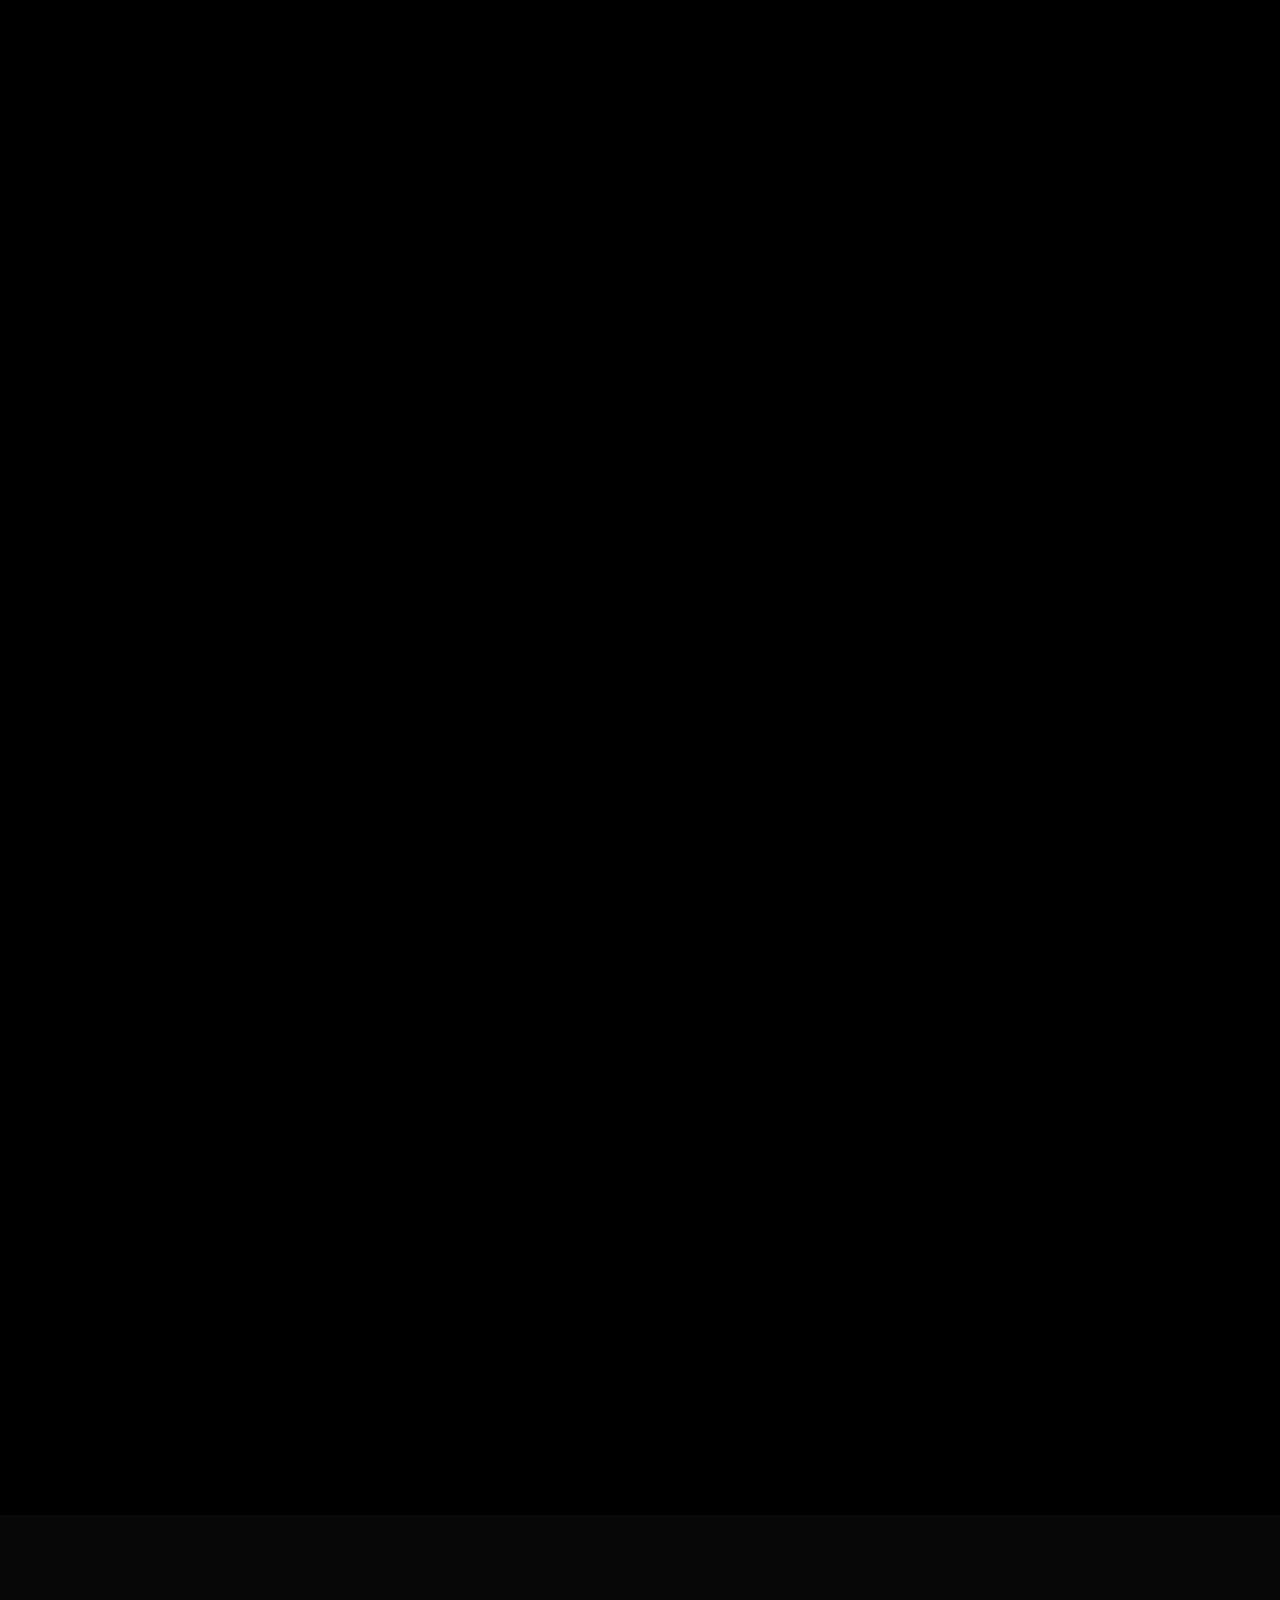
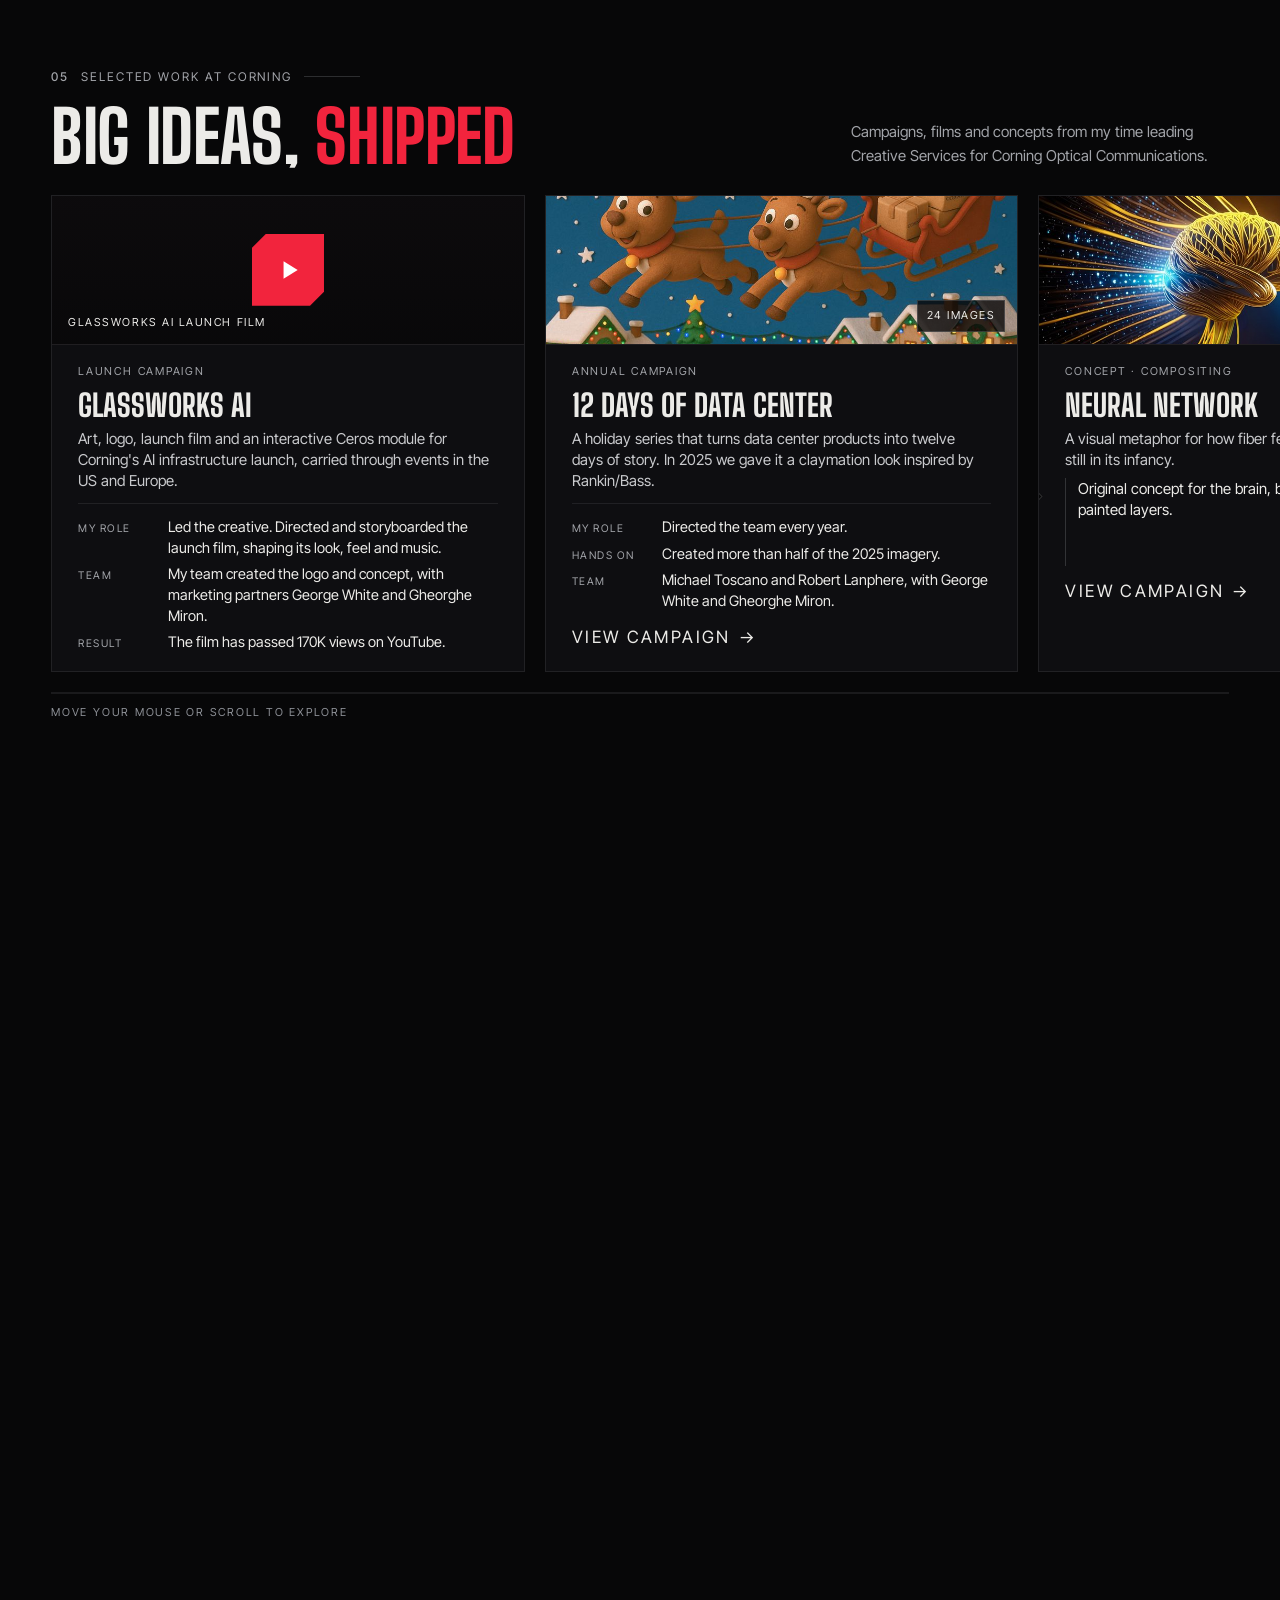
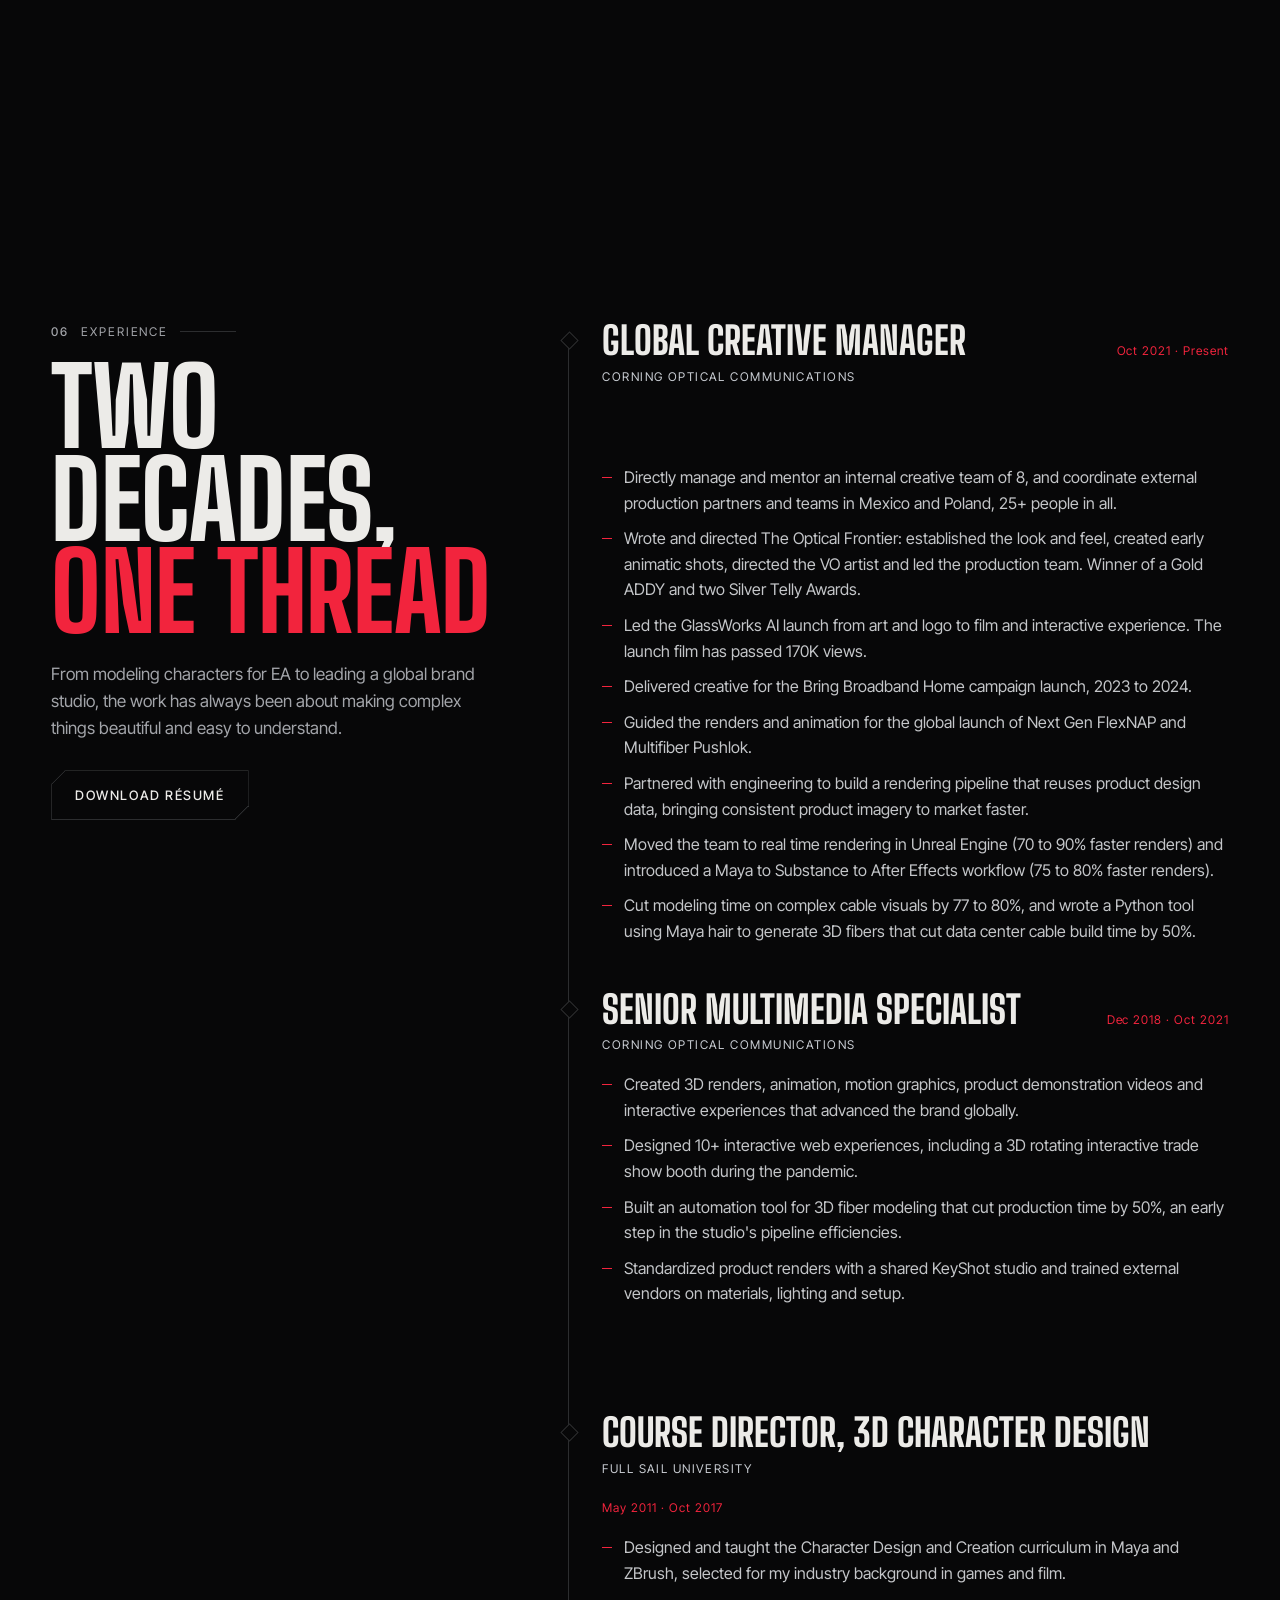
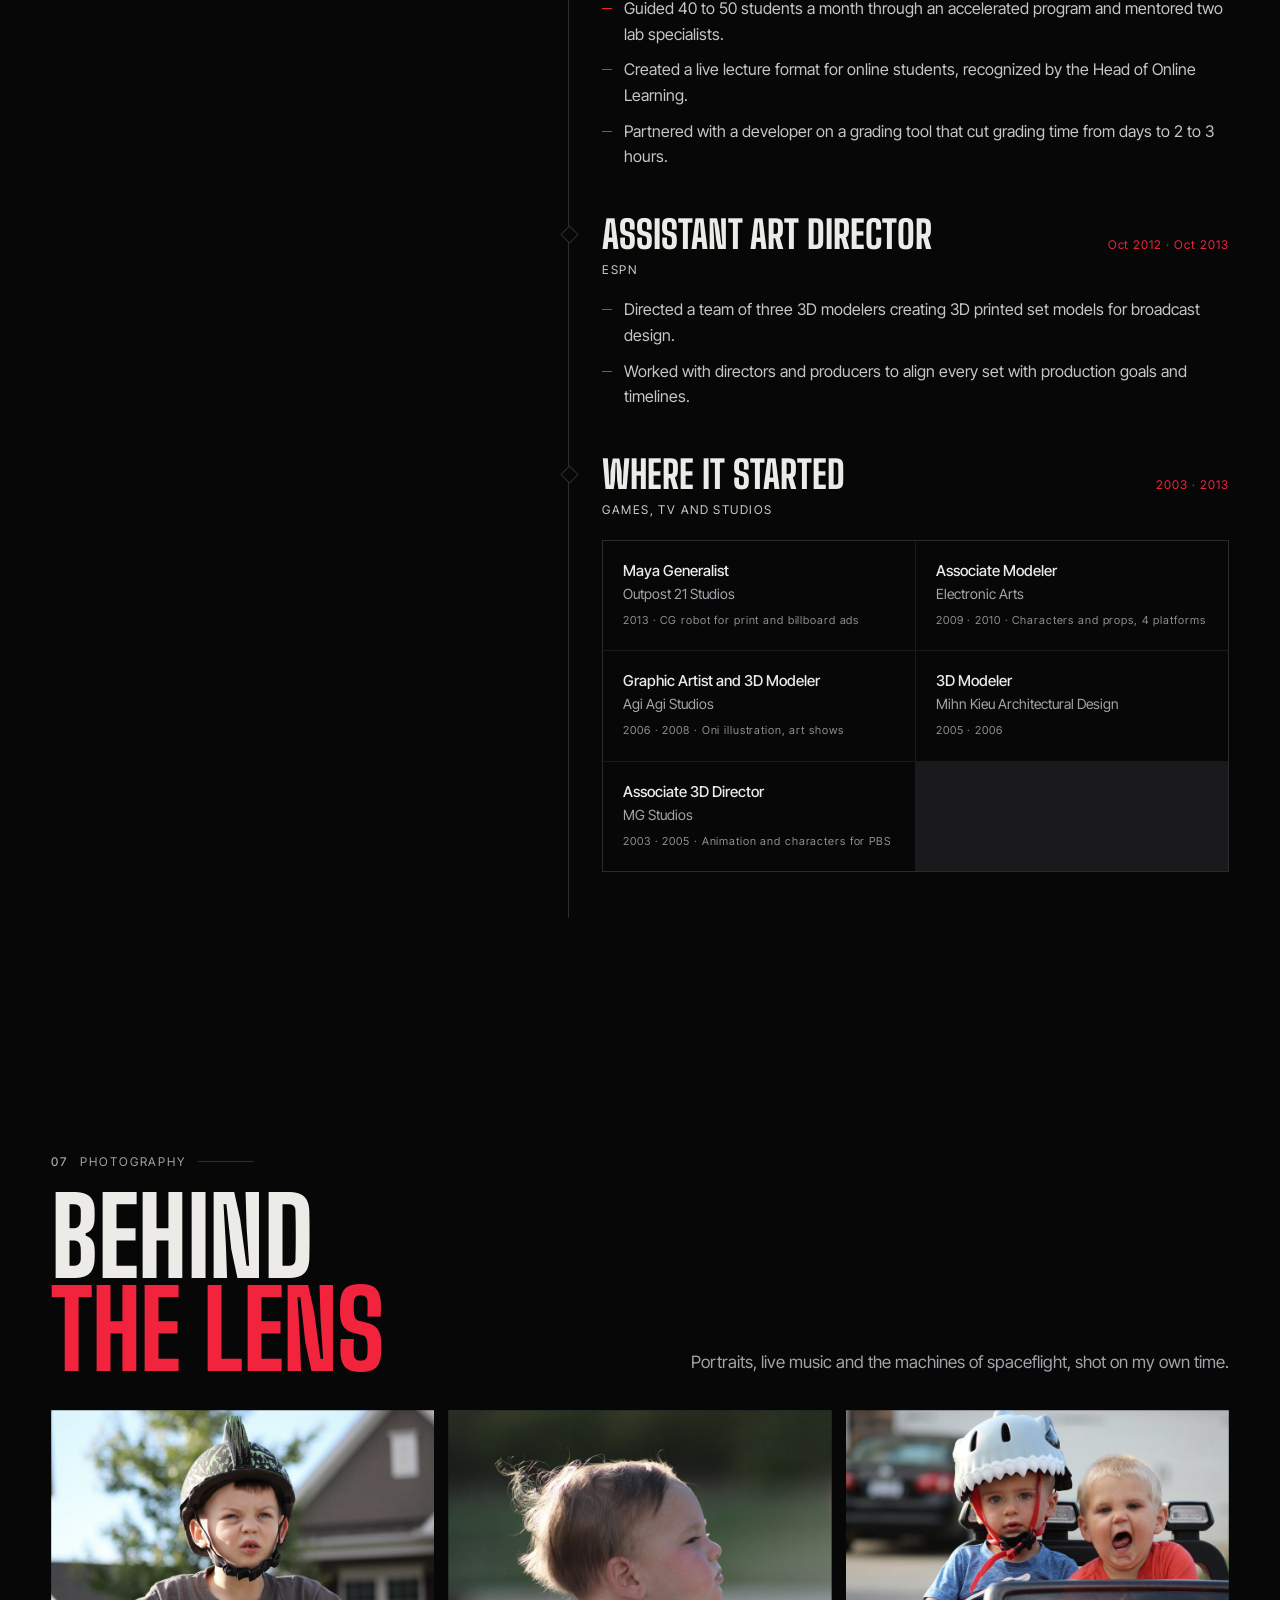
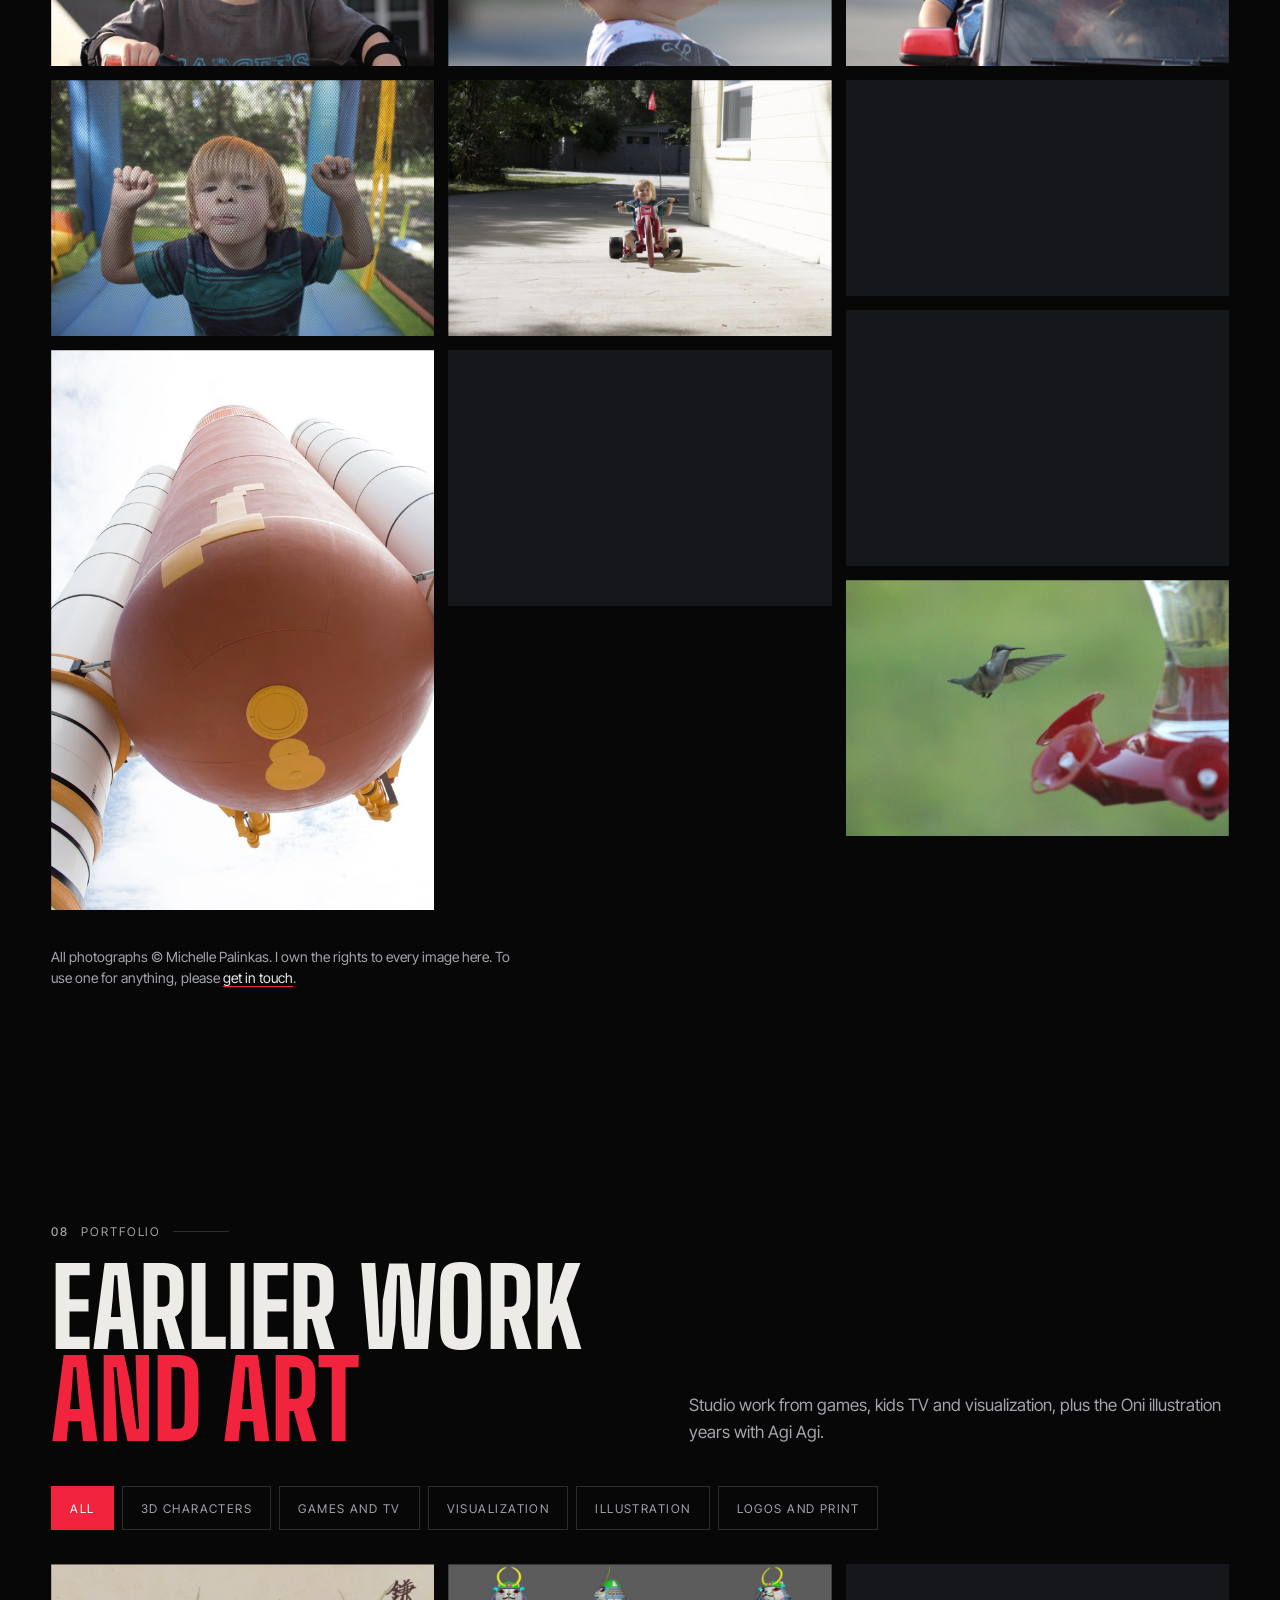
==== commit 761eb814: "updated copy" ====
--- a/index.html
+++ b/index.html
@@ -18,10 +18,11 @@
 <meta property="og:type" content="website">
 <meta name="theme-color" content="#070708">
 <link rel="icon" href="assets/img/favicon.svg" type="image/svg+xml">
+<link rel="apple-touch-icon" href="assets/img/apple-touch-icon.png">
 <link rel="preconnect" href="https://fonts.googleapis.com">
 <link rel="preconnect" href="https://fonts.gstatic.com" crossorigin>
 <link href="https://fonts.googleapis.com/css2?family=Big+Shoulders+Display:wght@500;700;800;900&family=Inter+Tight:wght@300;400;500;600&display=swap" rel="stylesheet">
-<link rel="stylesheet" href="assets/site.css?v=202611112232">
+<link rel="stylesheet" href="assets/site.css?v=202611121349">
 <script>document.documentElement.classList.add('js');setTimeout(function(){if(!window.siteReady)document.documentElement.classList.remove('js')},4000)</script>
 </head>
 <body>
@@ -29,7 +30,7 @@
 
 <header class="nav" id="nav">
   <div class="wrap">
-    <a class="mark" href="#top" aria-label="Michelle Palinkas, home"><span class="m" aria-hidden="true">M</span><span>Palinkas</span></a>
+    <a class="mark" href="#top" aria-label="Michelle Palinkas, home"><span class="m" aria-hidden="true">MP</span><span>Palinkas</span></a>
     <nav aria-label="Main">
       <ul id="menu">
         <li><a href="#awards">Awards</a></li>
@@ -60,7 +61,6 @@
       <p class="scope" data-enter style="--d:.65s">I manage an internal creative team and coordinate external production partners and teams in Mexico and Poland, 25+ people in all, supporting about 250 products.</p>
       <div class="ctas" data-enter style="--d:.75s">
         <a class="btn" href="#work">See the work <svg viewBox="0 0 24 24" fill="none" stroke="currentColor" stroke-width="2" aria-hidden="true"><path d="M5 12h14M13 6l6 6-6 6"/></svg></a>
-        <a class="btn ghost" href="Michelle_Palinkas_Resume.pdf" download>Résumé</a>
       </div>
       <p class="proof" data-enter style="--d:.85s"><a href="#awards">Gold ADDY and two Silver Tellys</a> for The Optical Frontier, a film I wrote and directed.</p>
     </div>
@@ -83,7 +83,7 @@
   <div class="wrap">
     <span class="idx"><b>01</b> About</span>
     <p class="big" id="wordfx">I started as a 3D character artist in games and kids TV, taught the next generation of artists at Full Sail, and now lead creative on a global stage. I direct, write and animate, and I still get my hands in the work. I like *telling stories*: taking snippets of ideas and making them full fledged global campaigns.</p>
-    <div class="sig" data-fade><span class="m" aria-hidden="true">M</span><span>Michelle Palinkas<br>Fortune 500 Global Creative Manager</span></div>
+    <div class="sig" data-fade><span class="m" aria-hidden="true">MP</span><span>Michelle Palinkas<br>Fortune 500 Global Creative Manager</span></div>
     <div class="about-more">
       <div class="am" data-fade><h3>Creative Brand Leader</h3><p>I own global brand review for a portfolio of about 250 products: 1,945 reviews through October 2026, up 15.9% on all of 2025. Our team earned 97.6% creative satisfaction in 2026, with 99% of stakeholders confirming final files arrived when needed.</p></div>
       <div class="am" data-fade style="--d:.08s"><h3>Award Winning Creative Direction</h3><p>I wrote and directed The Optical Frontier, winner of a Gold ADDY and two Silver Telly Awards. Other work includes the GlassWorks AI launch, 12 Days of Data Center and Bring Broadband Home. My 20+ years span 3D modeling, animation, games, character development, film and brand, for PBS, EA Sports, ESPN and Corning.</p></div>
@@ -108,9 +108,10 @@
 </section>
 
 <!-- AWARDS -->
+<span class="anchor-alias" id="recognition" aria-hidden="true"></span>
 <section class="awards-sec sec" id="awards" aria-labelledby="aw-h">
   <div class="wrap">
-    <span class="idx"><b>03</b> Recognition</span>
+    <span class="idx"><b>03</b> Awards</span>
     <h2 class="sr" id="aw-h" style="position:absolute;width:1px;height:1px;overflow:hidden;clip:rect(0 0 0 0)">Three awards. One film.</h2>
     <div class="aw-head" aria-hidden="true"><span>Three awards.</span> <span class="o">One film<em>.</em></span></div>
     <div class="awards3">
@@ -153,6 +154,7 @@
 
 <!-- FEATURED WORK (pins and scrolls sideways on desktop) -->
 <section class="hs" id="work" aria-labelledby="work-h">
+  <span class="anchor-alias" id="days" aria-hidden="true"></span><span class="anchor-alias" id="concepts" aria-hidden="true"></span><span class="anchor-alias" id="bbh" aria-hidden="true"></span>
   <div class="pin">
     <div class="wrap hs-head">
       <div>
@@ -164,61 +166,47 @@
     <div class="track" id="track">
       <article class="card brk">
         <div class="shot yt" data-yt-inline="EP5MHZRgfe8" style="background-image:url('https://i.ytimg.com/vi/EP5MHZRgfe8/hqdefault.jpg')"><button aria-label="Play Corning GlassWorks AI Solutions"><svg viewBox="0 0 24 24" fill="currentColor"><path d="M7 4v16l13-8z"/></svg></button><span>GlassWorks AI launch film</span></div>
-        <span class="no">01 / 08</span>
         <span class="tag">Launch campaign</span>
         <h3>GlassWorks AI</h3>
         <p>Art, logo, launch film and an interactive Ceros module for Corning's AI infrastructure launch, carried through events in the US and Europe.</p>
         <dl class="credit"><div><dt>My role</dt><dd>Led the creative. Directed and storyboarded the launch film, shaping its look, feel and music.</dd></div><div><dt>Team</dt><dd>My team created the logo and concept, with marketing partners George White and Gheorghe Miron.</dd></div><div><dt>Result</dt><dd>The film has passed 170K views on YouTube.</dd></div></dl>
       </article>
 
-      <article class="card brk">
-        <div class="shot yt" data-yt-inline="o10t2MHz0MI" style="background-image:url('assets/corning/tof-city-sm.jpg')"><button aria-label="Play The Optical Frontier"><svg viewBox="0 0 24 24" fill="currentColor"><path d="M7 4v16l13-8z"/></svg></button><span>Watch the film</span></div>
-        <span class="no">02 / 08</span>
-        <span class="tag">Film · Director and writer</span>
-        <h3>The Optical Frontier</h3>
-        <p>A film about the future of fiber for Corning's 2025 Kickoff Conference.</p>
-        <dl class="credit"><div><dt>My role</dt><dd>Wrote the script and directed the team.</dd></div><div><dt>Hands on</dt><dd>Established the look and feel. Created multiple early animatic shots that the team refined. Directed the VO artist.</dd></div></dl><a class="card-link" href="#awards">Credits and awards</a>
-      </article>
 
       <article class="card brk ">
-        <div class="shot"><img src="assets/corning/days25-07-sm.jpg" width="900" height="600" style="aspect-ratio:900/600" alt="Reindeer delivering boxes over a snowy village, from 12 Days of Data Center" loading="lazy"></div>
-        <span class="no">03 / 08</span>
+        <div class="shot cm-open" data-campaign="days" role="button" tabindex="0" aria-label="Open the 12 Days of Data Center gallery"><img src="assets/corning/days25-07-sm.jpg" width="900" height="600" style="aspect-ratio:900/600" alt="Reindeer delivering boxes over a snowy village, from 12 Days of Data Center" loading="lazy"><span class="cm-chip" aria-hidden="true">24 images</span></div>
         <span class="tag">Annual campaign</span>
         <h3>12 Days of Data Center</h3>
         <p>A holiday series that turns data center products into twelve days of story. In 2025 we gave it a claymation look inspired by Rankin/Bass.</p>
-        <dl class="credit"><div><dt>My role</dt><dd>Directed the team every year.</dd></div><div><dt>Hands on</dt><dd>Created more than half of the 2025 imagery.</dd></div><div><dt>Team</dt><dd>Michael Toscano and Robert Lanphere, with George White and Gheorghe Miron.</dd></div></dl><a class="card-link" href="#days">See all 24 images</a>
+        <dl class="credit"><div><dt>My role</dt><dd>Directed the team every year.</dd></div><div><dt>Hands on</dt><dd>Created more than half of the 2025 imagery.</dd></div><div><dt>Team</dt><dd>Michael Toscano and Robert Lanphere, with George White and Gheorghe Miron.</dd></div></dl><button type="button" class="card-link cm-open" data-campaign="days">View campaign</button>
       </article>
 
       <article class="card brk ">
-        <div class="shot"><img src="assets/corning/nn-brain-sm.jpg" alt="A glowing brain wired with fiber strands" loading="lazy"></div>
-        <span class="no">04 / 08</span>
+        <div class="shot cm-open" data-campaign="nn" role="button" tabindex="0" aria-label="Open the Neural Network gallery"><img src="assets/corning/nn-brain-sm.jpg" alt="A glowing brain wired with fiber strands" loading="lazy"><span class="cm-chip" aria-hidden="true">2 images</span></div>
         <span class="tag">Concept · Compositing</span>
         <h3>Neural Network</h3>
         <p>A visual metaphor for how fiber feeds AI, created when AI was still in its infancy.</p>
-        <p class="role">Original concept for the brain, built from nearly 50 hand painted layers.</p><a class="card-link" href="#concepts">See the series</a>
+        <p class="role">Original concept for the brain, built from nearly 50 hand painted layers.</p><button type="button" class="card-link cm-open" data-campaign="nn">View campaign</button>
       </article>
 
       <article class="card brk ">
-        <div class="shot"><img src="assets/corning/bbh-schooling-sm.jpg" alt="A boy doing schoolwork online at the kitchen table" loading="lazy"></div>
-        <span class="no">05 / 08</span>
+        <div class="shot cm-open" data-campaign="bbh" role="button" tabindex="0" aria-label="Open the Bring Broadband Home gallery"><img src="assets/corning/bbh-schooling-sm.jpg" alt="A boy doing schoolwork online at the kitchen table" loading="lazy"><span class="cm-chip" aria-hidden="true">4 images</span></div>
         <span class="tag">Campaign · Compositing</span>
         <h3>Bring Broadband Home</h3>
         <p>A 2023 to 2024 campaign showing what broadband makes possible for real families, students and patients.</p>
-        <p class="role">Original concept and hero imagery, with about 35 layers of hand painting and compositing. Trained the Heard Creative team to extend the series.</p><a class="card-link" href="#bbh">See the campaign</a>
+        <p class="role">Original concept and hero imagery, with about 35 layers of hand painting and compositing. Trained the Heard Creative team to extend the series.</p><button type="button" class="card-link cm-open" data-campaign="bbh">View campaign</button>
       </article>
 
       <article class="card brk ">
         <div class="shot yt" data-yt-inline="rlThBLVcFhI" style="background-image:url('https://i.ytimg.com/vi/rlThBLVcFhI/hqdefault.jpg')"><button aria-label="Play Corning FiberVision"><svg viewBox="0 0 24 24" fill="currentColor"><path d="M7 4v16l13-8z"/></svg></button><span>FiberVision launch film</span></div>
-        <span class="no">06 / 08</span>
         <span class="tag">Product launch film</span>
         <h3>FiberVision</h3>
         <p>Power and bandwidth where you need it: security and smart building connectivity, made easy to understand.</p>
-        <p class="role">Originated the idea and directed the video.</p>
+        <p class="role">Originated the idea and directed the video.</p><button type="button" class="card-link cm-open" data-campaign="fv">View campaign</button>
       </article>
 
       <article class="card brk ">
         <div class="shot yt" data-yt-inline="-CRTXYdKDdk" style="background-image:url('https://i.ytimg.com/vi/-CRTXYdKDdk/hqdefault.jpg')"><button aria-label="Play FlexNAP Process"><svg viewBox="0 0 24 24" fill="currentColor"><path d="M7 4v16l13-8z"/></svg></button><span>FlexNAP Process</span></div>
-        <span class="no">07 / 08</span>
         <span class="tag">Technical film</span>
         <h3>FlexNAP Process</h3>
         <p>A step by step look at how FlexNAP systems are built, drawn with engineering level accuracy.</p>
@@ -227,7 +215,6 @@
 
       <article class="card brk ">
         <div class="shot yt" data-yt-inline="9toIT2-YB8g" style="background-image:url('https://i.ytimg.com/vi/9toIT2-YB8g/hqdefault.jpg')"><button aria-label="Play MMC Connector with PRIZM TMT Ferrule"><svg viewBox="0 0 24 24" fill="currentColor"><path d="M7 4v16l13-8z"/></svg></button><span>MMC Connector film</span></div>
-        <span class="no">08 / 08</span>
         <span class="tag">Product film</span>
         <h3>MMC Connector with PRIZM TMT Ferrule</h3>
         <p>A product film for one of Corning's high density connectors.</p>
@@ -239,68 +226,11 @@
 </section>
 
 
-<!-- 12 DAYS -->
-<section class="days sec" id="days" aria-labelledby="dy-h">
- <div class="pin">
-  <div class="wrap">
-    <div class="hs-head">
-      <div>
-        <span class="idx"><b>06</b> Annual campaign</span>
-        <h2 class="title" id="dy-h" data-reveal>12 Days of<br><em>Data Center</em></h2>
-      </div>
-      <p class="lede">Every holiday season I direct the team behind twelve days of product stories, working with Michael Toscano and Robert Lanphere and marketing partners George White and Gheorghe Miron. In 2025 we built a claymation world inspired by Rankin/Bass, and I created more than half the imagery myself using Illustrator, 3D and AI.</p>
-    </div>
-  </div>
-  <div class="d-rows">
-    <div class="d-block">
-      <div class="wrap d-bar"><h3 class="d-label">2025</h3><div class="d-ctrl"><button type="button" data-dir="-1" data-row="dRowA" aria-label="Previous 2025 images"><svg viewBox="0 0 24 24" fill="none" stroke="currentColor" stroke-width="2"><path d="M15 6l-6 6 6 6"/></svg></button><button type="button" data-dir="1" data-row="dRowA" aria-label="Next 2025 images"><svg viewBox="0 0 24 24" fill="none" stroke="currentColor" stroke-width="2"><path d="M9 6l6 6-6 6"/></svg></button></div></div>
-      <div class="d-row" id="dRowA" tabindex="0" role="region" aria-label="12 Days of Data Center 2025"><figure class="dcard"><img src="assets/corning/days25-01-sm.jpg" width="900" height="600" style="aspect-ratio:900/600" alt="12 Days of Data Center 2025, day 1" loading="lazy" decoding="async"><figcaption>Day 01</figcaption></figure><figure class="dcard"><img src="assets/corning/days25-02-sm.jpg" width="900" height="600" style="aspect-ratio:900/600" alt="12 Days of Data Center 2025, day 2" loading="lazy" decoding="async"><figcaption>Day 02</figcaption></figure><figure class="dcard"><img src="assets/corning/days25-03-sm.jpg" width="900" height="600" style="aspect-ratio:900/600" alt="12 Days of Data Center 2025, day 3" loading="lazy" decoding="async"><figcaption>Day 03</figcaption></figure><figure class="dcard"><img src="assets/corning/days25-04-sm.jpg" width="900" height="600" style="aspect-ratio:900/600" alt="12 Days of Data Center 2025, day 4" loading="lazy" decoding="async"><figcaption>Day 04</figcaption></figure><figure class="dcard"><img src="assets/corning/days25-05-sm.jpg" width="900" height="600" style="aspect-ratio:900/600" alt="12 Days of Data Center 2025, day 5" loading="lazy" decoding="async"><figcaption>Day 05</figcaption></figure><figure class="dcard"><img src="assets/corning/days25-06-sm.jpg" width="900" height="600" style="aspect-ratio:900/600" alt="12 Days of Data Center 2025, day 6" loading="lazy" decoding="async"><figcaption>Day 06</figcaption></figure><figure class="dcard"><img src="assets/corning/days25-07-sm.jpg" width="900" height="600" style="aspect-ratio:900/600" alt="12 Days of Data Center 2025, day 7" loading="lazy" decoding="async"><figcaption>Day 07</figcaption></figure><figure class="dcard"><img src="assets/corning/days25-08-sm.jpg" width="900" height="600" style="aspect-ratio:900/600" alt="12 Days of Data Center 2025, day 8" loading="lazy" decoding="async"><figcaption>Day 08</figcaption></figure><figure class="dcard"><img src="assets/corning/days25-09-sm.jpg" width="900" height="600" style="aspect-ratio:900/600" alt="12 Days of Data Center 2025, day 9" loading="lazy" decoding="async"><figcaption>Day 09</figcaption></figure><figure class="dcard"><img src="assets/corning/days25-10-sm.jpg" width="900" height="600" style="aspect-ratio:900/600" alt="12 Days of Data Center 2025, day 10" loading="lazy" decoding="async"><figcaption>Day 10</figcaption></figure><figure class="dcard"><img src="assets/corning/days25-11-sm.jpg" width="900" height="600" style="aspect-ratio:900/600" alt="12 Days of Data Center 2025, day 11" loading="lazy" decoding="async"><figcaption>Day 11</figcaption></figure><figure class="dcard"><img src="assets/corning/days25-12-sm.jpg" width="900" height="600" style="aspect-ratio:900/600" alt="12 Days of Data Center 2025, day 12" loading="lazy" decoding="async"><figcaption>Day 12</figcaption></figure></div>
-    </div>
-    <div class="d-block">
-      <div class="wrap d-bar"><h3 class="d-label">2024</h3><div class="d-ctrl"><button type="button" data-dir="-1" data-row="dRowB" aria-label="Previous 2024 images"><svg viewBox="0 0 24 24" fill="none" stroke="currentColor" stroke-width="2"><path d="M15 6l-6 6 6 6"/></svg></button><button type="button" data-dir="1" data-row="dRowB" aria-label="Next 2024 images"><svg viewBox="0 0 24 24" fill="none" stroke="currentColor" stroke-width="2"><path d="M9 6l6 6-6 6"/></svg></button></div></div>
-      <div class="d-row" id="dRowB" tabindex="0" role="region" aria-label="12 Days of Data Center 2024"><figure class="dcard r"><img src="assets/corning/days24-01-sm.jpg" width="900" height="470" style="aspect-ratio:900/470" alt="12 Days of Data Center 2024, day 1" loading="lazy" decoding="async"><figcaption>Day 01</figcaption></figure><figure class="dcard r"><img src="assets/corning/days24-02-sm.jpg" width="900" height="470" style="aspect-ratio:900/470" alt="12 Days of Data Center 2024, day 2" loading="lazy" decoding="async"><figcaption>Day 02</figcaption></figure><figure class="dcard r"><img src="assets/corning/days24-03-sm.jpg" width="900" height="470" style="aspect-ratio:900/470" alt="12 Days of Data Center 2024, day 3" loading="lazy" decoding="async"><figcaption>Day 03</figcaption></figure><figure class="dcard r"><img src="assets/corning/days24-04-sm.jpg" width="900" height="470" style="aspect-ratio:900/470" alt="12 Days of Data Center 2024, day 4" loading="lazy" decoding="async"><figcaption>Day 04</figcaption></figure><figure class="dcard r"><img src="assets/corning/days24-05-sm.jpg" width="900" height="470" style="aspect-ratio:900/470" alt="12 Days of Data Center 2024, day 5" loading="lazy" decoding="async"><figcaption>Day 05</figcaption></figure><figure class="dcard r"><img src="assets/corning/days24-06-sm.jpg" width="900" height="470" style="aspect-ratio:900/470" alt="12 Days of Data Center 2024, day 6" loading="lazy" decoding="async"><figcaption>Day 06</figcaption></figure><figure class="dcard r"><img src="assets/corning/days24-07-sm.jpg" width="900" height="470" style="aspect-ratio:900/470" alt="12 Days of Data Center 2024, day 7" loading="lazy" decoding="async"><figcaption>Day 07</figcaption></figure><figure class="dcard r"><img src="assets/corning/days24-08-sm.jpg" width="900" height="470" style="aspect-ratio:900/470" alt="12 Days of Data Center 2024, day 8" loading="lazy" decoding="async"><figcaption>Day 08</figcaption></figure><figure class="dcard r"><img src="assets/corning/days24-09-sm.jpg" width="900" height="470" style="aspect-ratio:900/470" alt="12 Days of Data Center 2024, day 9" loading="lazy" decoding="async"><figcaption>Day 09</figcaption></figure><figure class="dcard r"><img src="assets/corning/days24-10-sm.jpg" width="900" height="470" style="aspect-ratio:900/470" alt="12 Days of Data Center 2024, day 10" loading="lazy" decoding="async"><figcaption>Day 10</figcaption></figure><figure class="dcard r"><img src="assets/corning/days24-11-sm.jpg" width="900" height="470" style="aspect-ratio:900/470" alt="12 Days of Data Center 2024, day 11" loading="lazy" decoding="async"><figcaption>Day 11</figcaption></figure><figure class="dcard r"><img src="assets/corning/days24-12-sm.jpg" width="900" height="470" style="aspect-ratio:900/470" alt="12 Days of Data Center 2024, day 12" loading="lazy" decoding="async"><figcaption>Day 12</figcaption></figure></div>
-    </div>
-  </div>
-  <div class="wrap"><div class="progress d-progress" aria-hidden="true"><i id="dBar"></i></div></div>
- </div>
-</section>
-
-<!-- CONCEPTS -->
-<section class="concepts sec" id="concepts" aria-labelledby="cn-h">
-  <div class="wrap">
-    <span class="idx"><b>07</b> Original concepts</span>
-    <h2 class="title" id="cn-h" data-reveal>Built by <em>hand</em></h2>
-    <p class="lede">Two campaigns I conceived and composited myself in Photoshop, before generative AI was part of the toolkit.</p>
-    <div class="cn">
-      <div class="cn-copy">
-        <span class="tag">Neural Network</span>
-        <h3>AI doesn't work without fiber</h3>
-        <p>The brain came first, created when AI was still in its infancy, long before image generators could do the work. Nearly 50 hand painted layers went into it. The Tree of Tomorrow followed from a concept by marketing manager George White, built to live in the same universe using 3D, Adobe Firefly and about 30 Photoshop layers. It ran with a Business Reporter feature carried in USA Today and The Independent.</p>
-      </div>
-      <figure class="cn-hero clip"><img src="assets/corning/nn-brain.jpg" alt="A glowing brain wired with fiber strands" loading="lazy"></figure>
-      <figure class="cn-side clip"><img src="assets/corning/nn-tree-sm.jpg" alt="A glowing tree whose roots form a neural network" loading="lazy"></figure>
-    </div>
-    <div class="cn alt" id="bbh">
-      <div class="cn-copy">
-        <span class="tag">Bring Broadband Home · 2023 to 2024</span>
-        <h3>Invest in their future</h3>
-        <p>Every image places a moment broadband makes possible, a birthday call, a classroom, a checkup, inside the everyday world around it. I created the concept and hero imagery, then trained the team at Heard Creative on the technique so we could produce five more images in record time. Each one matches two different perspectives and extends the close up with what was then a very new generative fill, finished with about 35 layers of hand painting and compositing so rural families sit naturally in the scene. The campaign also ran as a feature in RE Magazine.</p>
-      </div>
-      <div class="bbh-grid">
-        <figure class="bbh-f lead"><img src="assets/corning/bbh-schooling.jpg" alt="A boy doing schoolwork online at the kitchen table" loading="lazy"></figure>
-        <figure class="bbh-f"><img src="assets/corning/bbh-birthday-sm.jpg" alt="A family birthday on a video call" loading="lazy"></figure>
-        <figure class="bbh-f"><img src="assets/corning/bbh-education-sm.jpg" alt="A student learning online" loading="lazy"></figure>
-        <figure class="bbh-f"><img src="assets/corning/bbh-healthcare-sm.jpg" alt="A doctor and an expecting mother on a telehealth visit" loading="lazy"></figure>
-      </div>
-    </div>
-  </div>
-</section>
-
 <!-- EXPERIENCE -->
 <section class="sec" id="experience" aria-labelledby="exp-h">
   <div class="wrap exp-grid">
     <div class="exp-side">
-      <span class="idx"><b>08</b> Experience</span>
+      <span class="idx"><b>06</b> Experience</span>
       <h2 class="title" id="exp-h" data-reveal>Two decades,<br><em>one thread</em></h2>
       <p class="lede">From modeling characters for EA to leading a global brand studio, the work has always been about making complex things beautiful and easy to understand.</p>
       <div class="ctas" style="margin-top:28px"><a class="btn ghost" href="Michelle_Palinkas_Resume.pdf" download>Download résumé</a></div>
@@ -367,7 +297,7 @@
   <div class="wrap">
     <div class="hs-head">
       <div>
-        <span class="idx"><b>09</b> Photography</span>
+        <span class="idx"><b>07</b> Photography</span>
         <h2 class="title" id="ph-h" data-reveal>Behind<br><em>the lens</em></h2>
       </div>
       <p class="lede">Portraits, live music and the machines of spaceflight, shot on my own time.</p>
@@ -393,7 +323,7 @@
   <div class="wrap">
     <div class="hs-head">
       <div>
-        <span class="idx"><b>10</b> Portfolio</span>
+        <span class="idx"><b>08</b> Portfolio</span>
         <h2 class="title" id="pf-h" data-reveal>Earlier work<br><em>and art</em></h2>
       </div>
       <p class="lede">Studio work from games, kids TV and visualization, plus the Oni illustration years with Agi Agi.</p>
@@ -489,7 +419,7 @@
 <!-- TOOLKIT -->
 <section class="sec" id="toolkit" aria-labelledby="kit-h">
   <div class="wrap">
-    <span class="idx"><b>11</b> Toolkit</span>
+    <span class="idx"><b>09</b> Toolkit</span>
     <h2 class="title" id="kit-h" data-reveal>Hands on,<br><span class="o">head up</span></h2>
     <p class="lede">I lead with strategy and still know the tools well enough to fix the render myself.</p>
     <div class="kit">
@@ -524,13 +454,12 @@
 <section class="contact sec" id="contact" aria-labelledby="ct-h">
   <div class="glow" aria-hidden="true"></div>
   <div class="wrap">
-    <span class="idx"><b>12</b> Contact</span>
+    <span class="idx"><b>10</b> Contact</span>
     <h2 id="ct-h"><span class="l" data-x="-1">Let's make</span><span class="l o" data-x="1">something</span><span class="l" data-x="-1"><em>with teeth.</em></span></h2>
-    <p class="lede">Open to creative leadership roles, remote first.</p>
+    <p class="lede">Always up for a good creative conversation. Say hello.</p>
     <div class="row">
       <a class="mail" href="mailto:MLPalinkas@yahoo.com">MLPalinkas@yahoo.com</a>
       <a class="btn" href="https://www.linkedin.com/in/michellepalinkas/" target="_blank" rel="noopener">Connect on LinkedIn <svg viewBox="0 0 24 24" fill="none" stroke="currentColor" stroke-width="2" aria-hidden="true"><path d="M7 17 17 7M8 7h9v9"/></svg></a>
-      <a class="btn ghost" href="Michelle_Palinkas_Resume.pdf" download>Download résumé</a>
     </div>
   </div>
 </section>
@@ -542,6 +471,31 @@
     <span><a href="https://www.linkedin.com/in/michellepalinkas/" target="_blank" rel="noopener">LinkedIn</a> · <a href="#top">Back to top</a></span>
   </div>
 </footer>
+
+<div class="cm" id="cm" role="dialog" aria-modal="true" aria-labelledby="cmT" aria-describedby="cmD" hidden>
+  <div class="cm-panel">
+    <button type="button" class="cm-x" id="cmX" aria-label="Close gallery"><svg viewBox="0 0 24 24" fill="none" stroke="currentColor" stroke-width="2"><path d="M6 6l12 12M18 6 6 18"/></svg></button>
+    <header class="cm-head">
+      <span class="tag" id="cmTag"></span>
+      <h2 id="cmT"></h2>
+      <p id="cmD"></p>
+      <dl class="credit" id="cmCr"></dl>
+    </header>
+    <div class="cm-main">
+      <div class="cm-stage" id="cmStage">
+        <figure><img id="cmImg" alt=""><figcaption id="cmCap"></figcaption></figure>
+        <button type="button" class="cm-nav prev" id="cmP" aria-label="Previous image"><svg viewBox="0 0 24 24" fill="none" stroke="currentColor" stroke-width="2"><path d="M15 5l-7 7 7 7"/></svg></button>
+        <button type="button" class="cm-nav next" id="cmN" aria-label="Next image"><svg viewBox="0 0 24 24" fill="none" stroke="currentColor" stroke-width="2"><path d="M9 5l7 7-7 7"/></svg></button>
+        <span class="cm-count" id="cmC" aria-live="polite"></span>
+      </div>
+      <div class="cm-thumbs" id="cmTh" aria-label="Images in this campaign"></div>
+    </div>
+  </div>
+</div>
+<script type="application/json" id="cm-days">{"tag": "Annual campaign \u00b7 2024 and 2025", "title": "12 Days of Data Center", "desc": "Every holiday season I direct the team behind twelve days of product stories. In 2025 we built a claymation world inspired by Rankin/Bass, and I created more than half the imagery myself using Illustrator, 3D and AI.", "credits": [["My role", "Directed the team every year"], ["Hands on", "Created more than half of the 2025 imagery"], ["Team", "Michael Toscano and Robert Lanphere, with marketing partners George White and Gheorghe Miron"]], "items": [{"src": "assets/corning/days25-01.jpg", "thumb": "assets/corning/days25-01-sm.jpg", "alt": "12 Days of Data Center 2025, day 1", "cap": "2025 \u00b7 Day 01"}, {"src": "assets/corning/days25-02.jpg", "thumb": "assets/corning/days25-02-sm.jpg", "alt": "12 Days of Data Center 2025, day 2", "cap": "2025 \u00b7 Day 02"}, {"src": "assets/corning/days25-03.jpg", "thumb": "assets/corning/days25-03-sm.jpg", "alt": "12 Days of Data Center 2025, day 3", "cap": "2025 \u00b7 Day 03"}, {"src": "assets/corning/days25-04.jpg", "thumb": "assets/corning/days25-04-sm.jpg", "alt": "12 Days of Data Center 2025, day 4", "cap": "2025 \u00b7 Day 04"}, {"src": "assets/corning/days25-05.jpg", "thumb": "assets/corning/days25-05-sm.jpg", "alt": "12 Days of Data Center 2025, day 5", "cap": "2025 \u00b7 Day 05"}, {"src": "assets/corning/days25-06.jpg", "thumb": "assets/corning/days25-06-sm.jpg", "alt": "12 Days of Data Center 2025, day 6", "cap": "2025 \u00b7 Day 06"}, {"src": "assets/corning/days25-07.jpg", "thumb": "assets/corning/days25-07-sm.jpg", "alt": "12 Days of Data Center 2025, day 7", "cap": "2025 \u00b7 Day 07"}, {"src": "assets/corning/days25-08.jpg", "thumb": "assets/corning/days25-08-sm.jpg", "alt": "12 Days of Data Center 2025, day 8", "cap": "2025 \u00b7 Day 08"}, {"src": "assets/corning/days25-09.jpg", "thumb": "assets/corning/days25-09-sm.jpg", "alt": "12 Days of Data Center 2025, day 9", "cap": "2025 \u00b7 Day 09"}, {"src": "assets/corning/days25-10.jpg", "thumb": "assets/corning/days25-10-sm.jpg", "alt": "12 Days of Data Center 2025, day 10", "cap": "2025 \u00b7 Day 10"}, {"src": "assets/corning/days25-11.jpg", "thumb": "assets/corning/days25-11-sm.jpg", "alt": "12 Days of Data Center 2025, day 11", "cap": "2025 \u00b7 Day 11"}, {"src": "assets/corning/days25-12.jpg", "thumb": "assets/corning/days25-12-sm.jpg", "alt": "12 Days of Data Center 2025, day 12", "cap": "2025 \u00b7 Day 12"}, {"src": "assets/corning/days24-01.jpg", "thumb": "assets/corning/days24-01-sm.jpg", "alt": "12 Days of Data Center 2024, day 1", "cap": "2024 \u00b7 Day 01"}, {"src": "assets/corning/days24-02.jpg", "thumb": "assets/corning/days24-02-sm.jpg", "alt": "12 Days of Data Center 2024, day 2", "cap": "2024 \u00b7 Day 02"}, {"src": "assets/corning/days24-03.jpg", "thumb": "assets/corning/days24-03-sm.jpg", "alt": "12 Days of Data Center 2024, day 3", "cap": "2024 \u00b7 Day 03"}, {"src": "assets/corning/days24-04.jpg", "thumb": "assets/corning/days24-04-sm.jpg", "alt": "12 Days of Data Center 2024, day 4", "cap": "2024 \u00b7 Day 04"}, {"src": "assets/corning/days24-05.jpg", "thumb": "assets/corning/days24-05-sm.jpg", "alt": "12 Days of Data Center 2024, day 5", "cap": "2024 \u00b7 Day 05"}, {"src": "assets/corning/days24-06.jpg", "thumb": "assets/corning/days24-06-sm.jpg", "alt": "12 Days of Data Center 2024, day 6", "cap": "2024 \u00b7 Day 06"}, {"src": "assets/corning/days24-07.jpg", "thumb": "assets/corning/days24-07-sm.jpg", "alt": "12 Days of Data Center 2024, day 7", "cap": "2024 \u00b7 Day 07"}, {"src": "assets/corning/days24-08.jpg", "thumb": "assets/corning/days24-08-sm.jpg", "alt": "12 Days of Data Center 2024, day 8", "cap": "2024 \u00b7 Day 08"}, {"src": "assets/corning/days24-09.jpg", "thumb": "assets/corning/days24-09-sm.jpg", "alt": "12 Days of Data Center 2024, day 9", "cap": "2024 \u00b7 Day 09"}, {"src": "assets/corning/days24-10.jpg", "thumb": "assets/corning/days24-10-sm.jpg", "alt": "12 Days of Data Center 2024, day 10", "cap": "2024 \u00b7 Day 10"}, {"src": "assets/corning/days24-11.jpg", "thumb": "assets/corning/days24-11-sm.jpg", "alt": "12 Days of Data Center 2024, day 11", "cap": "2024 \u00b7 Day 11"}, {"src": "assets/corning/days24-12.jpg", "thumb": "assets/corning/days24-12-sm.jpg", "alt": "12 Days of Data Center 2024, day 12", "cap": "2024 \u00b7 Day 12"}]}</script>
+<script type="application/json" id="cm-nn">{"tag": "Concept \u00b7 Compositing", "title": "AI doesn't work without fiber", "desc": "The brain came first, created when AI was still in its infancy, long before image generators could do the work. Nearly 50 hand painted layers went into it. The Tree of Tomorrow followed from a concept by marketing manager George White, built to live in the same universe using 3D, Adobe Firefly and about 30 Photoshop layers. It ran with a Business Reporter feature carried in USA Today and The Independent.", "credits": [["My role", "Original concept for the brain, built from nearly 50 hand painted layers"], ["Tree", "Concept by George White, built with 3D, Adobe Firefly and about 30 Photoshop layers"]], "items": [{"src": "assets/corning/nn-brain.jpg", "thumb": "assets/corning/nn-brain-sm.jpg", "alt": "A glowing brain wired with fiber strands", "cap": "Neural Network. My original concept, nearly 50 hand painted layers."}, {"src": "assets/corning/nn-tree.jpg", "thumb": "assets/corning/nn-tree-sm.jpg", "alt": "A glowing tree whose roots form a neural network", "cap": "Tree of Tomorrow. Concept by George White, built in the same universe."}]}</script>
+<script type="application/json" id="cm-fv">{"tag": "Product launch film", "title": "FiberVision", "desc": "Power and bandwidth where you need it: security and smart building connectivity, made easy to understand.", "credits": [["My role", "Originated the idea and directed the video"]], "items": [{"yt": "rlThBLVcFhI", "thumb": "https://i.ytimg.com/vi/rlThBLVcFhI/hqdefault.jpg", "alt": "FiberVision launch film", "cap": "FiberVision launch film."}, {"src": "assets/corning/fv-camera.jpg", "thumb": "assets/corning/fv-camera-sm.jpg", "alt": "FiberVision powering a security camera", "cap": "Security camera."}, {"src": "assets/corning/fv-edge.jpg", "thumb": "assets/corning/fv-edge-sm.jpg", "alt": "FiberVision at the network edge", "cap": "Edge connectivity."}, {"src": "assets/corning/fv-perimeter.jpg", "thumb": "assets/corning/fv-perimeter-sm.jpg", "alt": "FiberVision along a building perimeter", "cap": "Perimeter security."}]}</script>
+<script type="application/json" id="cm-bbh">{"tag": "Bring Broadband Home \u00b7 2023 to 2024", "title": "Invest in their future", "desc": "Every image places a moment broadband makes possible, a birthday call, a classroom, a checkup, inside the everyday world around it. I created the concept and hero imagery, then trained the team at Heard Creative on the technique so we could produce five more images in record time. Each one matches two different perspectives and extends the close up with what was then a very new generative fill, finished with about 35 layers of hand painting and compositing so rural families sit naturally in the scene. The campaign also ran as a feature in RE Magazine.", "credits": [["My role", "Original concept and hero imagery"], ["Craft", "About 35 layers of hand painting and compositing"], ["Team", "Trained the Heard Creative team to extend the series"]], "items": [{"src": "assets/corning/bbh-schooling.jpg", "thumb": "assets/corning/bbh-schooling-sm.jpg", "alt": "A boy doing schoolwork online at the kitchen table", "cap": "Schooling. Hero image, my original concept."}, {"src": "assets/corning/bbh-birthday.jpg", "thumb": "assets/corning/bbh-birthday-sm.jpg", "alt": "A family birthday on a video call", "cap": "Birthday call."}, {"src": "assets/corning/bbh-education.jpg", "thumb": "assets/corning/bbh-education-sm.jpg", "alt": "A student learning online", "cap": "Online learning."}, {"src": "assets/corning/bbh-healthcare.jpg", "thumb": "assets/corning/bbh-healthcare-sm.jpg", "alt": "A doctor and an expecting mother on a telehealth visit", "cap": "Telehealth checkup."}]}</script>
 
 <div class="lb" id="lb" role="dialog" aria-modal="true" aria-label="Image viewer" aria-hidden="true">
   <button class="x" id="lbX" aria-label="Close viewer"><svg viewBox="0 0 24 24" fill="none" stroke="currentColor" stroke-width="2"><path d="M6 6l12 12M18 6 6 18"/></svg></button>
@@ -555,6 +509,6 @@
   </div>
 </div>
 
-<script src="assets/site.js?v=202611112232"></script>
+<script src="assets/site.js?v=202611121349"></script>
 </body>
 </html>
--- a/assets/site.css
+++ b/assets/site.css
@@ -704,3 +704,81 @@
 .rights a:hover{color:var(--red)}
 
 footer .legal{max-width:62ch;line-height:1.5}
+
+/* v9: iPad feedback */
+html,body{overscroll-behavior-y:none}
+.mark .m{font-size:21px;letter-spacing:.02em;position:relative}
+.mark .m svg{position:absolute;inset:0;width:100%;height:100%;overflow:visible}
+.mark .m.svgd{color:transparent}
+.roles::before,.roles .wire{top:18px}
+.roles::before{bottom:auto;height:calc(100% - 18px)}
+.roles .wire{height:calc(100% - 18px)}
+.roll{display:inline-flex;align-items:flex-start;overflow:hidden;height:.9em;line-height:.9em;vertical-align:bottom}
+.roll .col,.roll .sep{flex:none}
+.roll .sep{display:block;height:.9em;line-height:.9em}
+.num .fig{align-items:flex-end}
+.num .fig .unit,.num .fig .pre{line-height:1}
+/* full menu becomes the overlay menu below 1180px so the links never wrap (iPad) */
+@media (max-width:1180px){
+  .nav ul{position:fixed;inset:0;background:var(--ink);flex-direction:column;justify-content:center;gap:6px;opacity:0;pointer-events:none;visibility:hidden;transition:opacity .35s,visibility 0s .35s}
+  .nav ul.open{opacity:1;pointer-events:auto;visibility:visible;transition:opacity .35s}
+  .nav ul a:not(.btn){font-family:var(--display);font-weight:800;font-size:48px;letter-spacing:0;color:var(--paper)}
+  .nav ul a:not(.btn)::after{display:none}
+  .nav .btn{margin:18px 0 0}
+  .menu-btn{display:block;z-index:60}
+}
+
+/* logo B: solid red tile, MP knocked out */
+.mark .m{background:var(--red);border-color:var(--red);color:#070708}
+.mark .m.svgd{color:transparent}
+/* ===== campaign gallery overlay (prototype: Bring Broadband Home) ===== */
+.card .shot.cm-open{cursor:zoom-in}
+.card .shot.cm-open:focus-visible{outline:2px solid var(--red);outline-offset:-2px}
+.cm-chip{position:absolute;right:12px;bottom:12px;z-index:2;font-family:var(--mono);font-size:11px;letter-spacing:.14em;text-transform:uppercase;background:rgba(7,7,8,.78);padding:6px 9px;border:1px solid var(--line-2)}
+button.card-link{background:none;border:0;padding:0;cursor:pointer;text-align:left;font:inherit;color:inherit}
+.cm{position:fixed;inset:0;z-index:200;background:rgba(5,5,6,.96);display:flex;opacity:0;transition:opacity .3s var(--ease)}
+.cm[hidden]{display:none}
+.cm.open{opacity:1}
+.cm-panel{position:relative;margin:auto;width:100%;height:100%;max-width:1600px;display:grid;grid-template-columns:minmax(300px,380px) minmax(0,1fr);gap:clamp(24px,3vw,48px);padding:clamp(56px,7vh,80px) clamp(20px,3vw,48px) clamp(20px,3vh,36px)}
+.cm-x{position:absolute;top:14px;right:14px;width:48px;height:48px;display:grid;place-items:center;border:1px solid var(--line-2);color:var(--paper);z-index:3;background:var(--ink)}
+.cm-x svg{width:20px;height:20px}
+.cm-x:hover,.cm-nav:hover{border-color:var(--red);color:#fff}
+.cm-head{align-self:start;overflow:auto;max-height:100%;padding-right:6px}
+.cm-head .tag{font-family:var(--mono);font-size:11px;letter-spacing:.16em;text-transform:uppercase;color:var(--red)}
+.cm-head h2{font-family:var(--display);font-weight:800;text-transform:uppercase;font-size:clamp(34px,3vw,52px);line-height:.92;margin-top:14px}
+.cm-head p{color:var(--muted);font-size:15px;line-height:1.6;margin-top:16px}
+.cm-head .credit{margin-top:20px}
+.cm-main{min-width:0;min-height:0;display:grid;grid-template-rows:minmax(0,1fr) auto;gap:14px}
+.cm-stage{position:relative;min-height:0;display:grid;place-items:center;background:#000;border:1px solid var(--line);touch-action:pan-y}
+.cm-stage figure{margin:0;width:100%;height:100%;display:grid;grid-template-rows:minmax(0,1fr) auto}
+.cm-stage img{width:100%;height:100%;object-fit:contain;display:block;min-height:0}
+.cm-stage figcaption{padding:12px 16px;font-size:14px;color:var(--muted);border-top:1px solid var(--line);background:var(--ink)}
+.cm-nav{position:absolute;top:calc(50% - 40px);width:48px;height:48px;display:grid;place-items:center;background:rgba(7,7,8,.75);border:1px solid var(--line-2);color:var(--paper)}
+.cm-nav svg{width:22px;height:22px}
+.cm-nav.prev{left:12px}.cm-nav.next{right:12px}
+.cm-count{position:absolute;top:12px;left:12px;font-family:var(--mono);font-size:11px;letter-spacing:.14em;background:rgba(7,7,8,.75);padding:6px 9px}
+.cm-thumbs{display:flex;gap:10px;overflow-x:auto;padding-bottom:4px}
+.cm-thumbs button{flex:none;width:120px;aspect-ratio:16/10;border:1px solid var(--line-2);padding:0;opacity:.55;transition:opacity .25s,border-color .25s;background:#000}
+.cm-thumbs button img{width:100%;height:100%;object-fit:cover;display:block}
+.cm-thumbs button[aria-current="true"]{opacity:1;border-color:var(--red)}
+.cm-thumbs button:hover{opacity:1}
+@media (max-width:1024px){
+  .cm-panel{grid-template-columns:1fr;grid-template-rows:auto minmax(0,1fr);overflow:auto;padding-top:72px}
+  .cm-head{max-height:none;overflow:visible;padding-right:56px}
+  .cm-main{min-height:60vh}
+}
+@media (max-width:640px){.cm-thumbs button{width:88px}.cm-head p{font-size:14px}}
+@media (prefers-reduced-motion:reduce){.cm{transition:none}}
+/* stacked cards (iPad, phone): title and description sit above the preview */
+@media (max-width:1024px){
+  .hs:not(.pinned) .card .shot{order:5;margin:20px -30px 0;border-top:1px solid var(--line);border-bottom:0}
+  .hs:not(.pinned) .card .card-link,.hs:not(.pinned) .card .credit,.hs:not(.pinned) .card .role{order:6}
+  .hs:not(.pinned) .card{padding-bottom:0}
+  .hs:not(.pinned) .card > :last-child{margin-bottom:24px}
+  .hs:not(.pinned) .card .shot:last-child{margin-bottom:0}
+}
+.cm{background:#060607}
+.cm-stage .cm-yt{width:100%;height:100%;border:0;display:block;min-height:0;aspect-ratio:16/9;max-height:100%}
+.anchor-alias{display:block;height:0;overflow:hidden}
+
+.roll .col::before{line-height:var(--lh,.9em)}
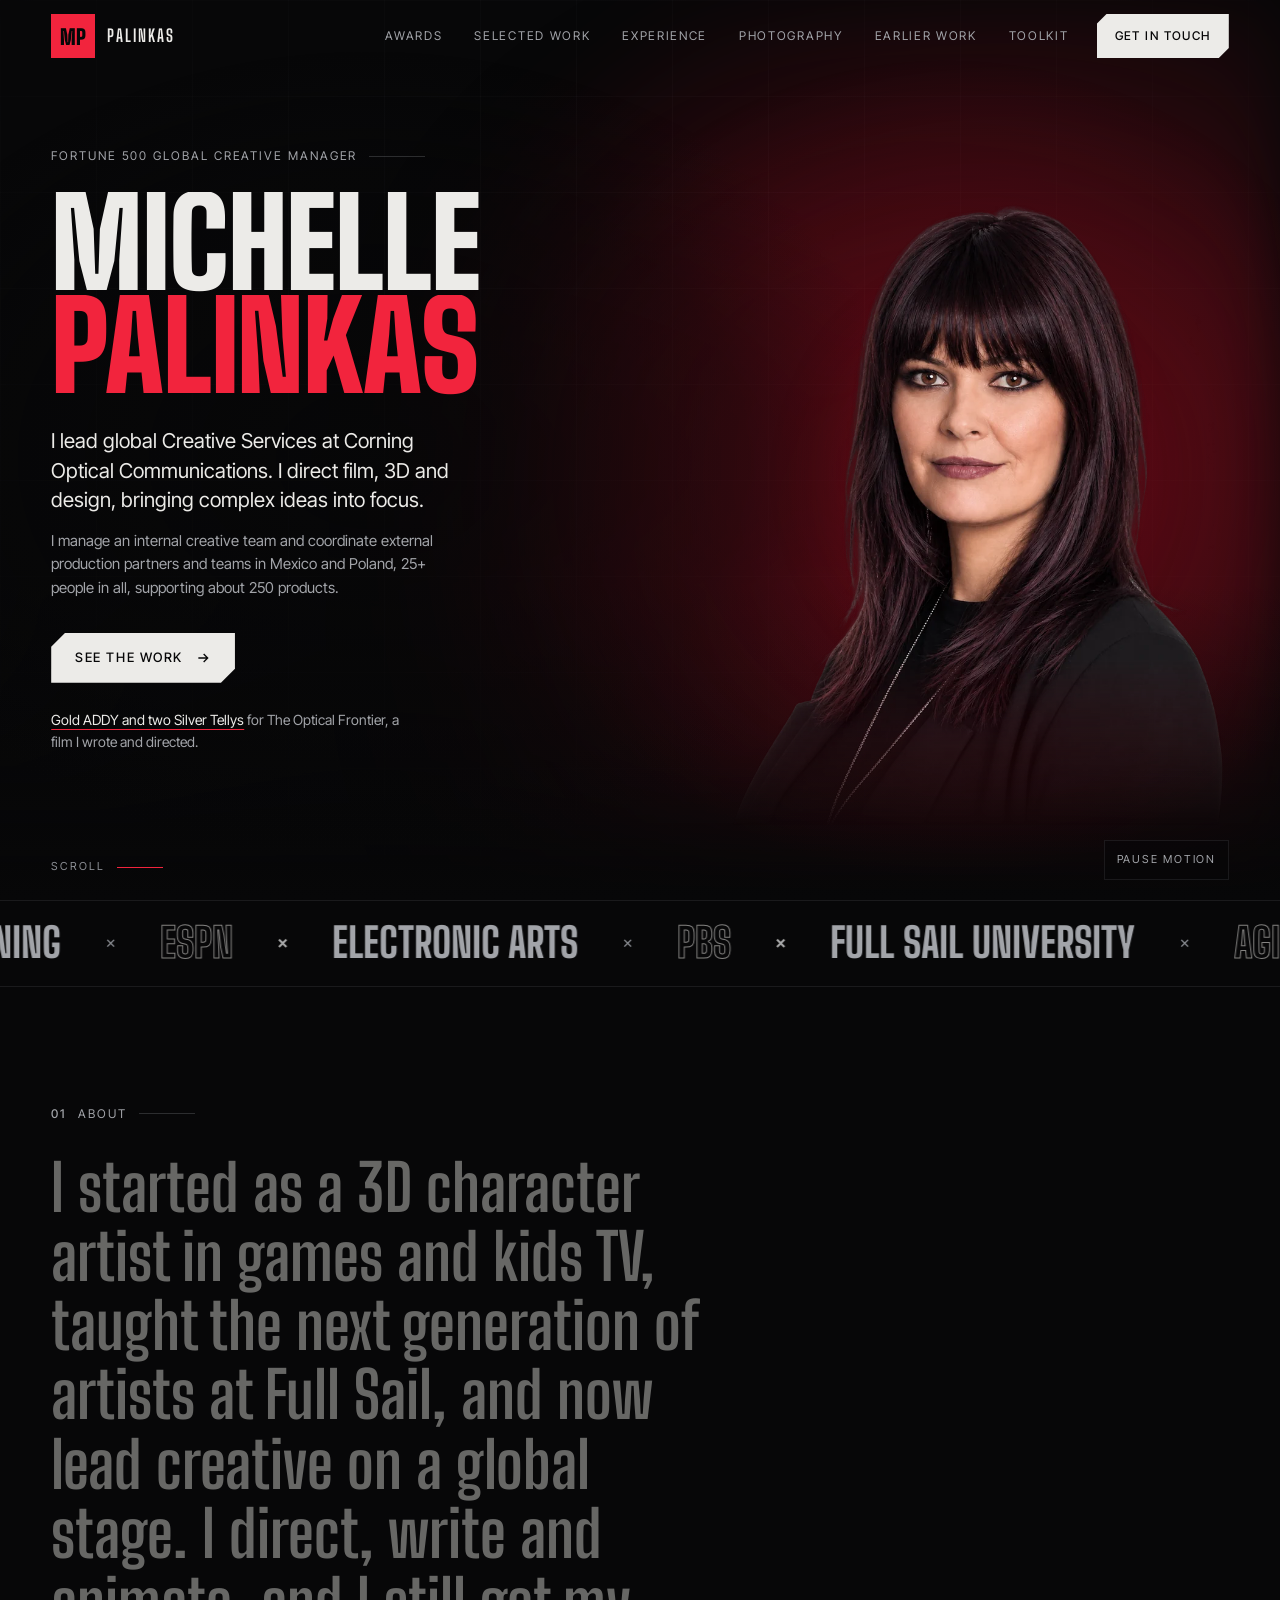
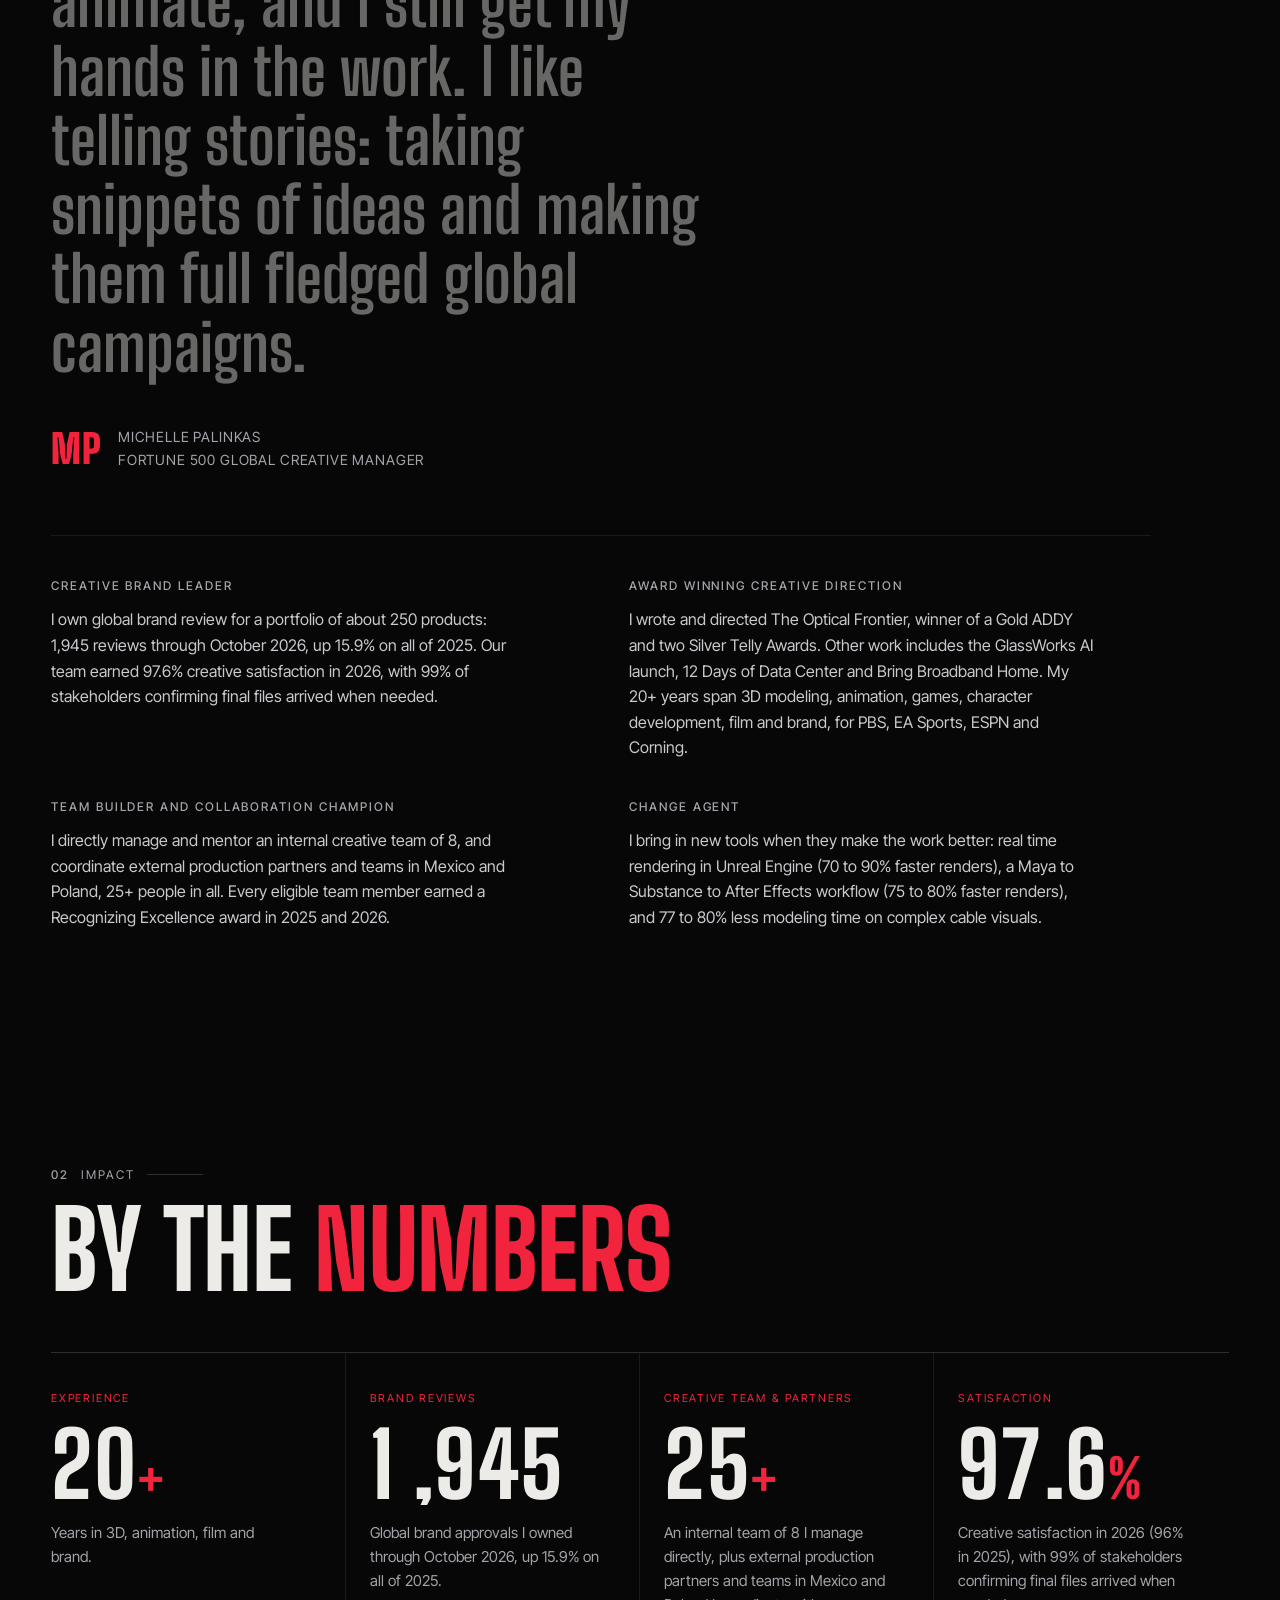
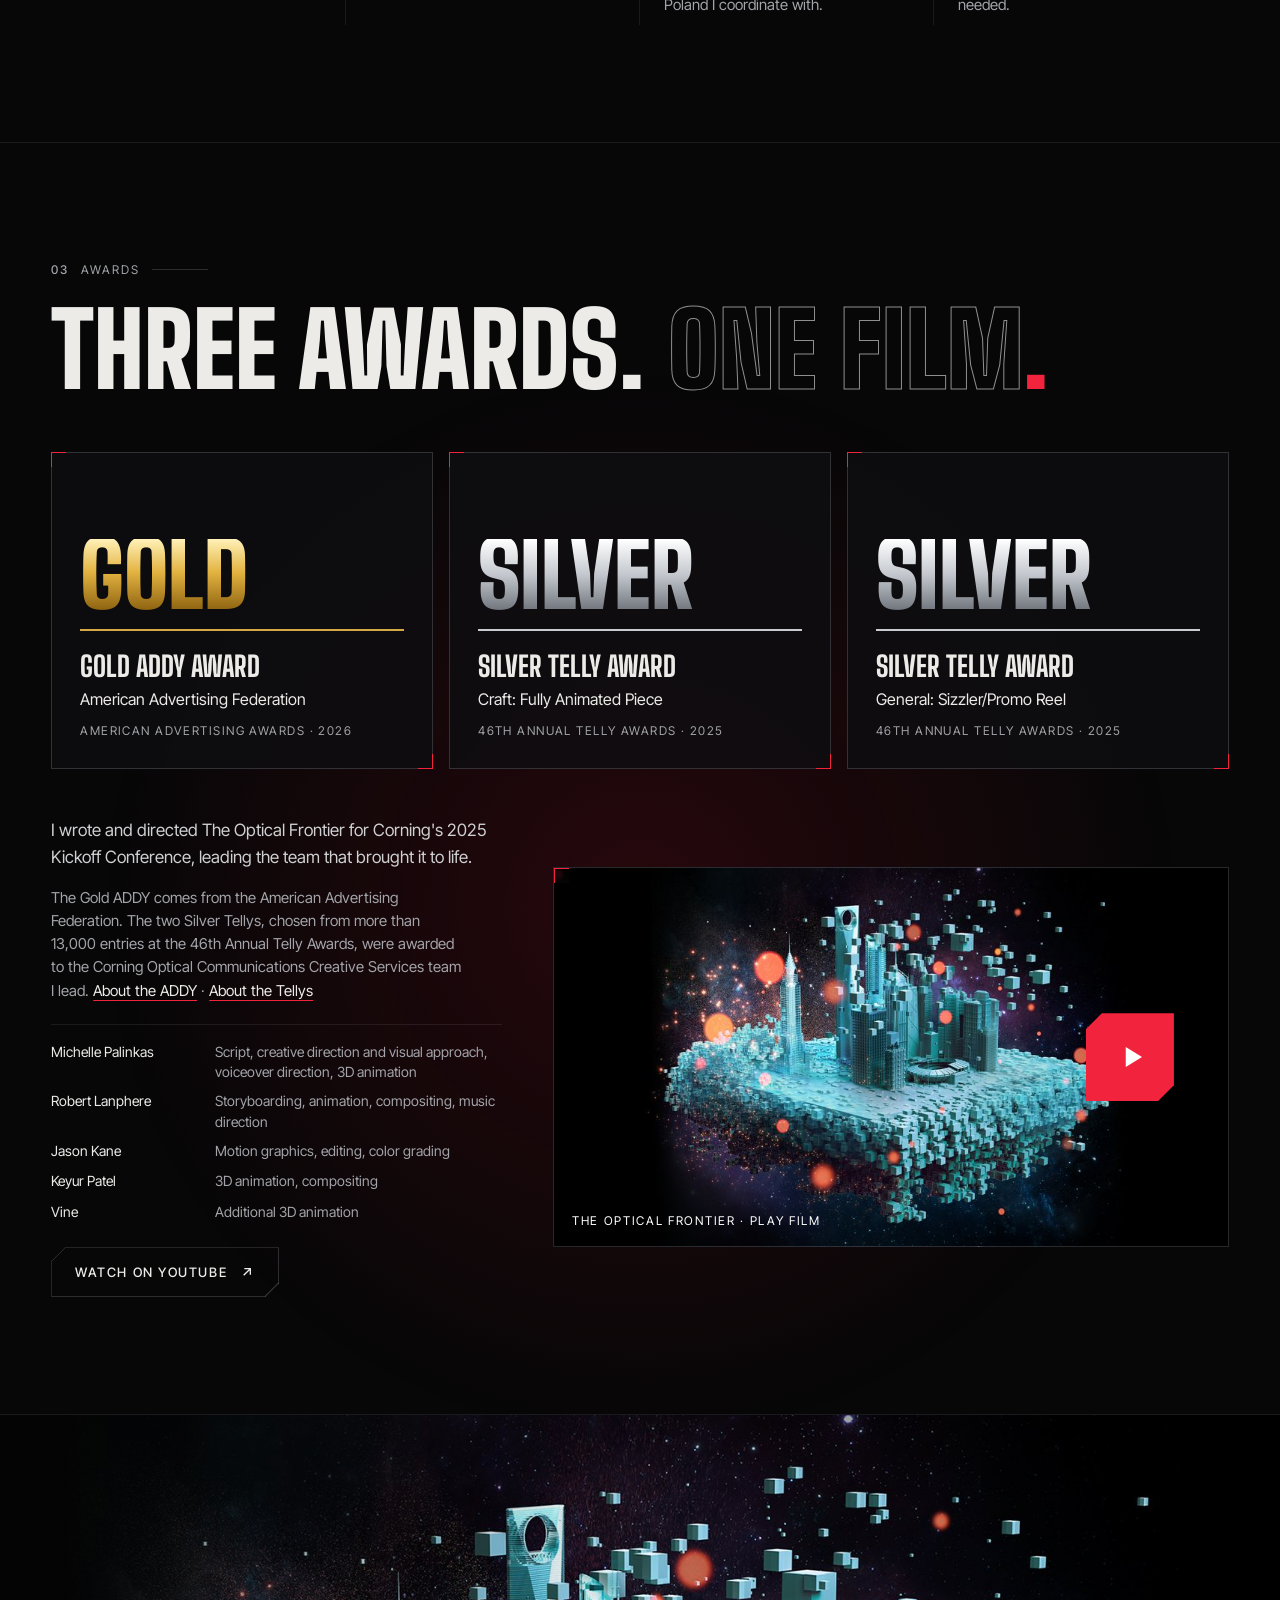
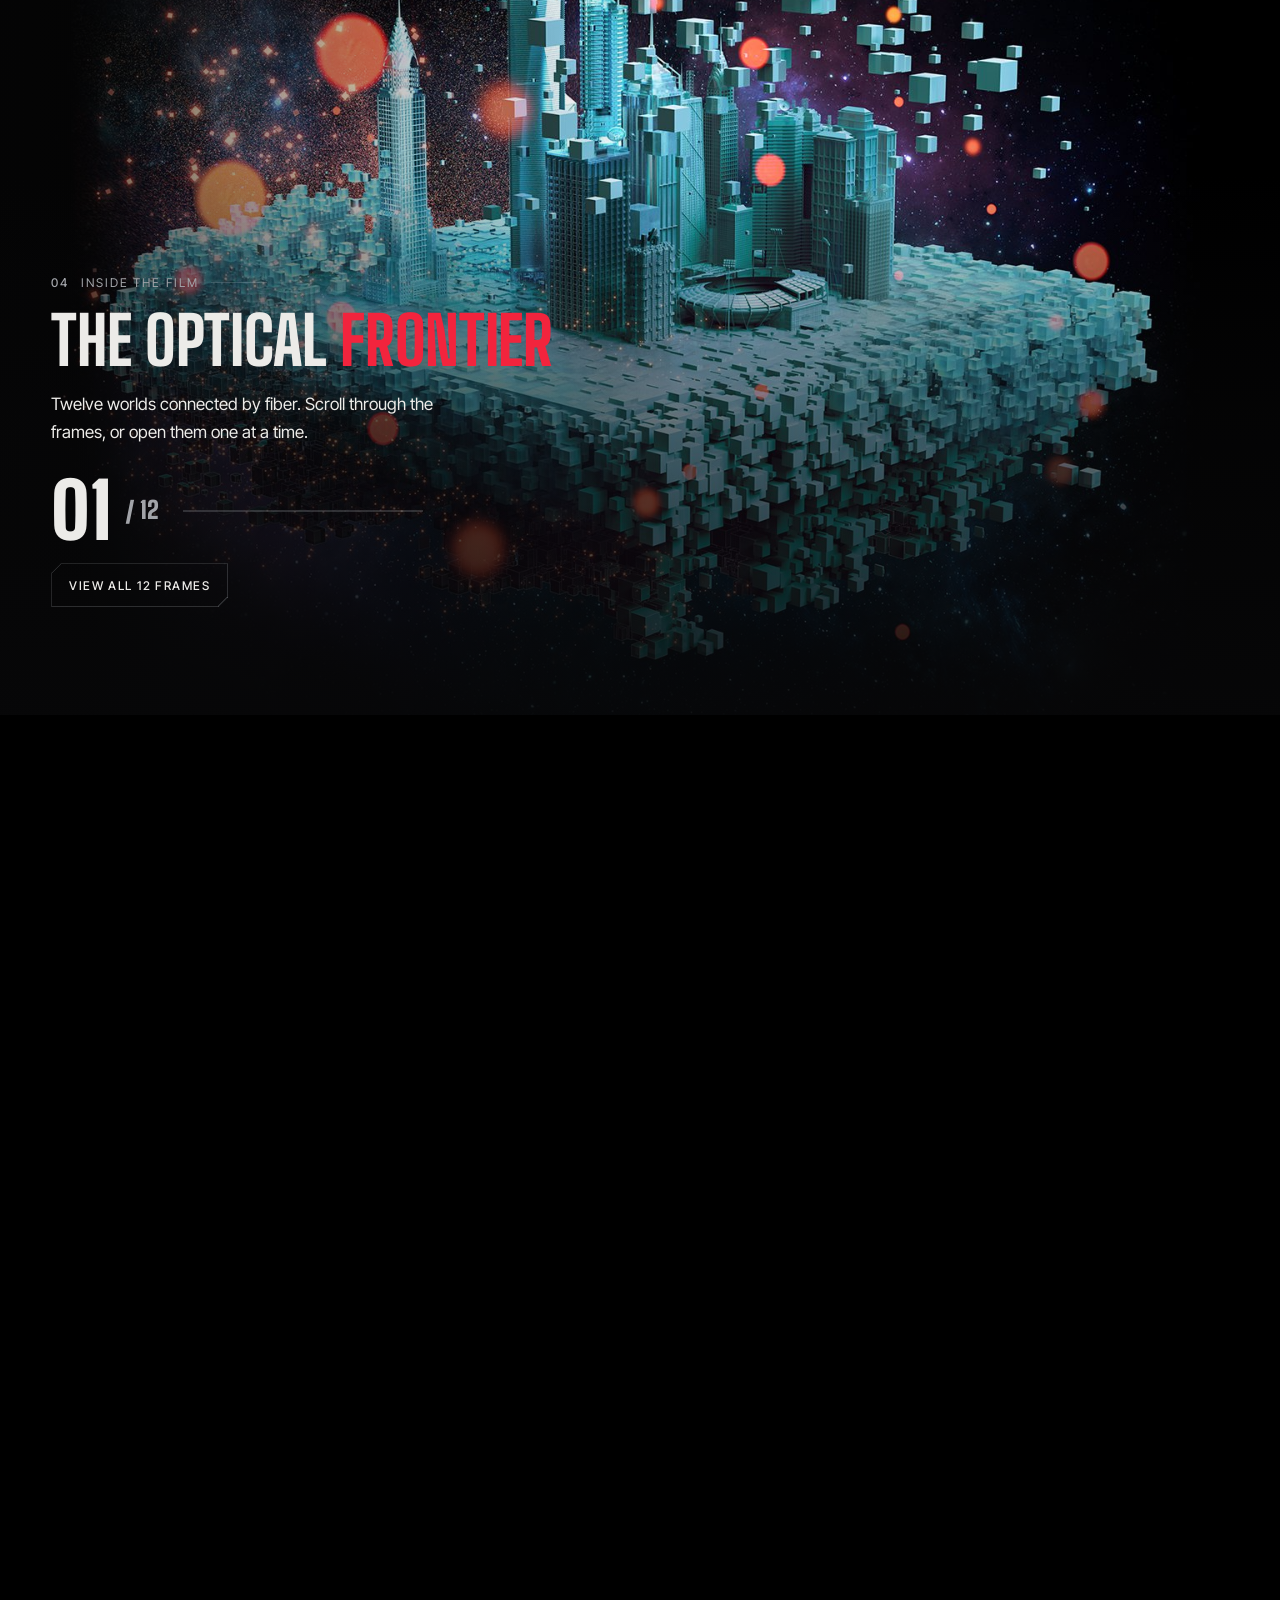
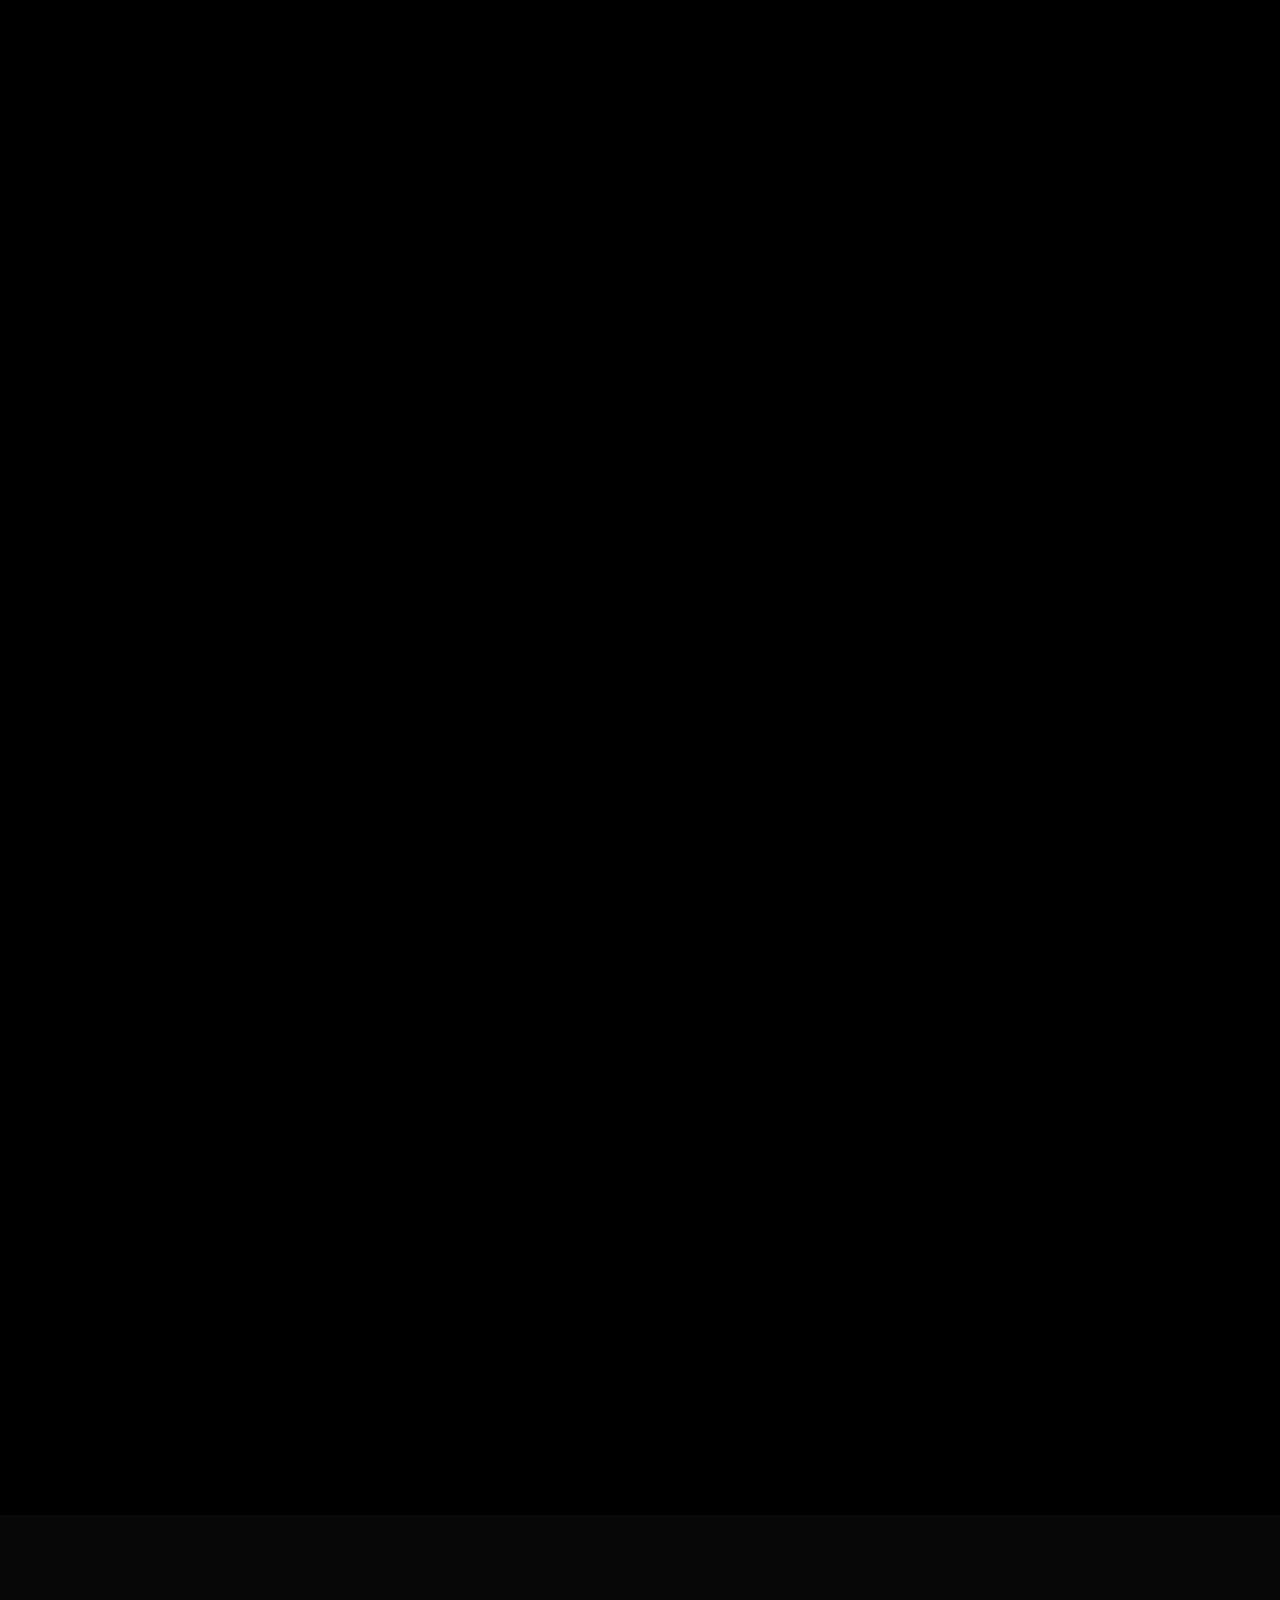
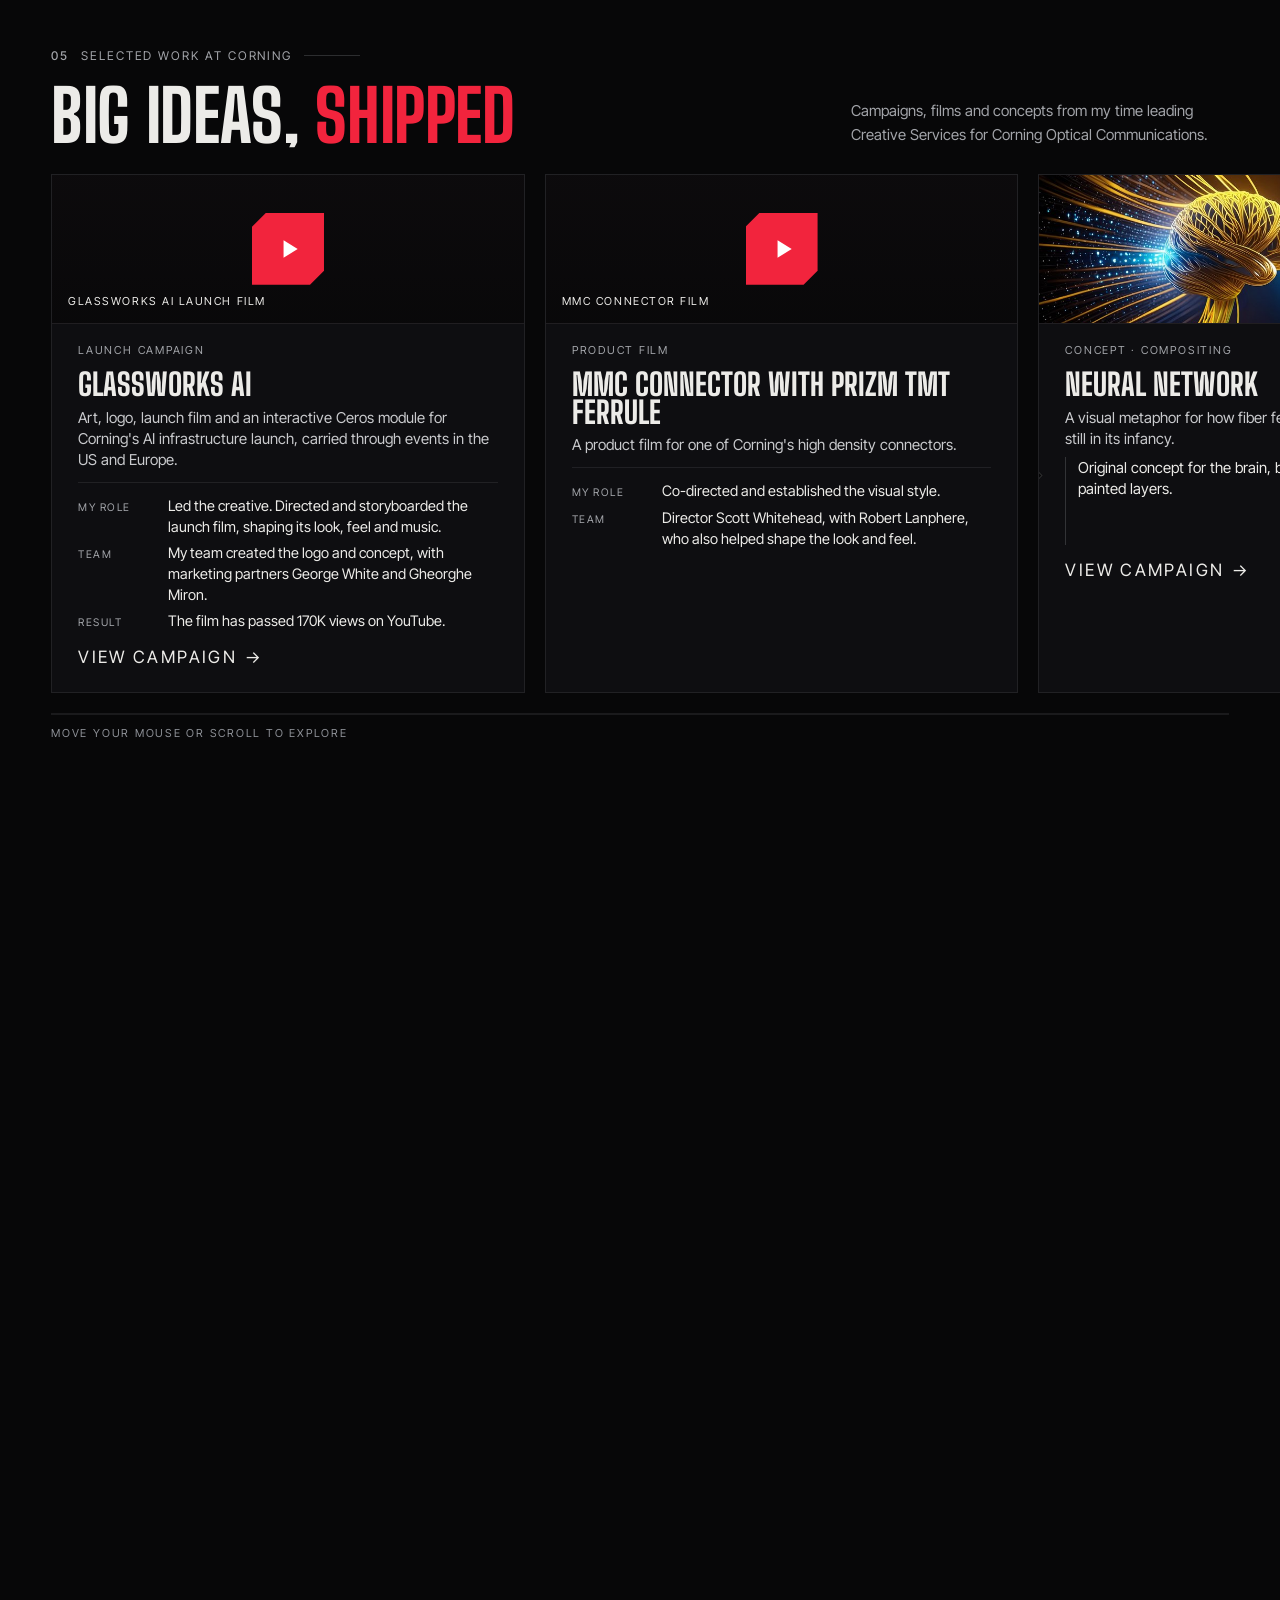
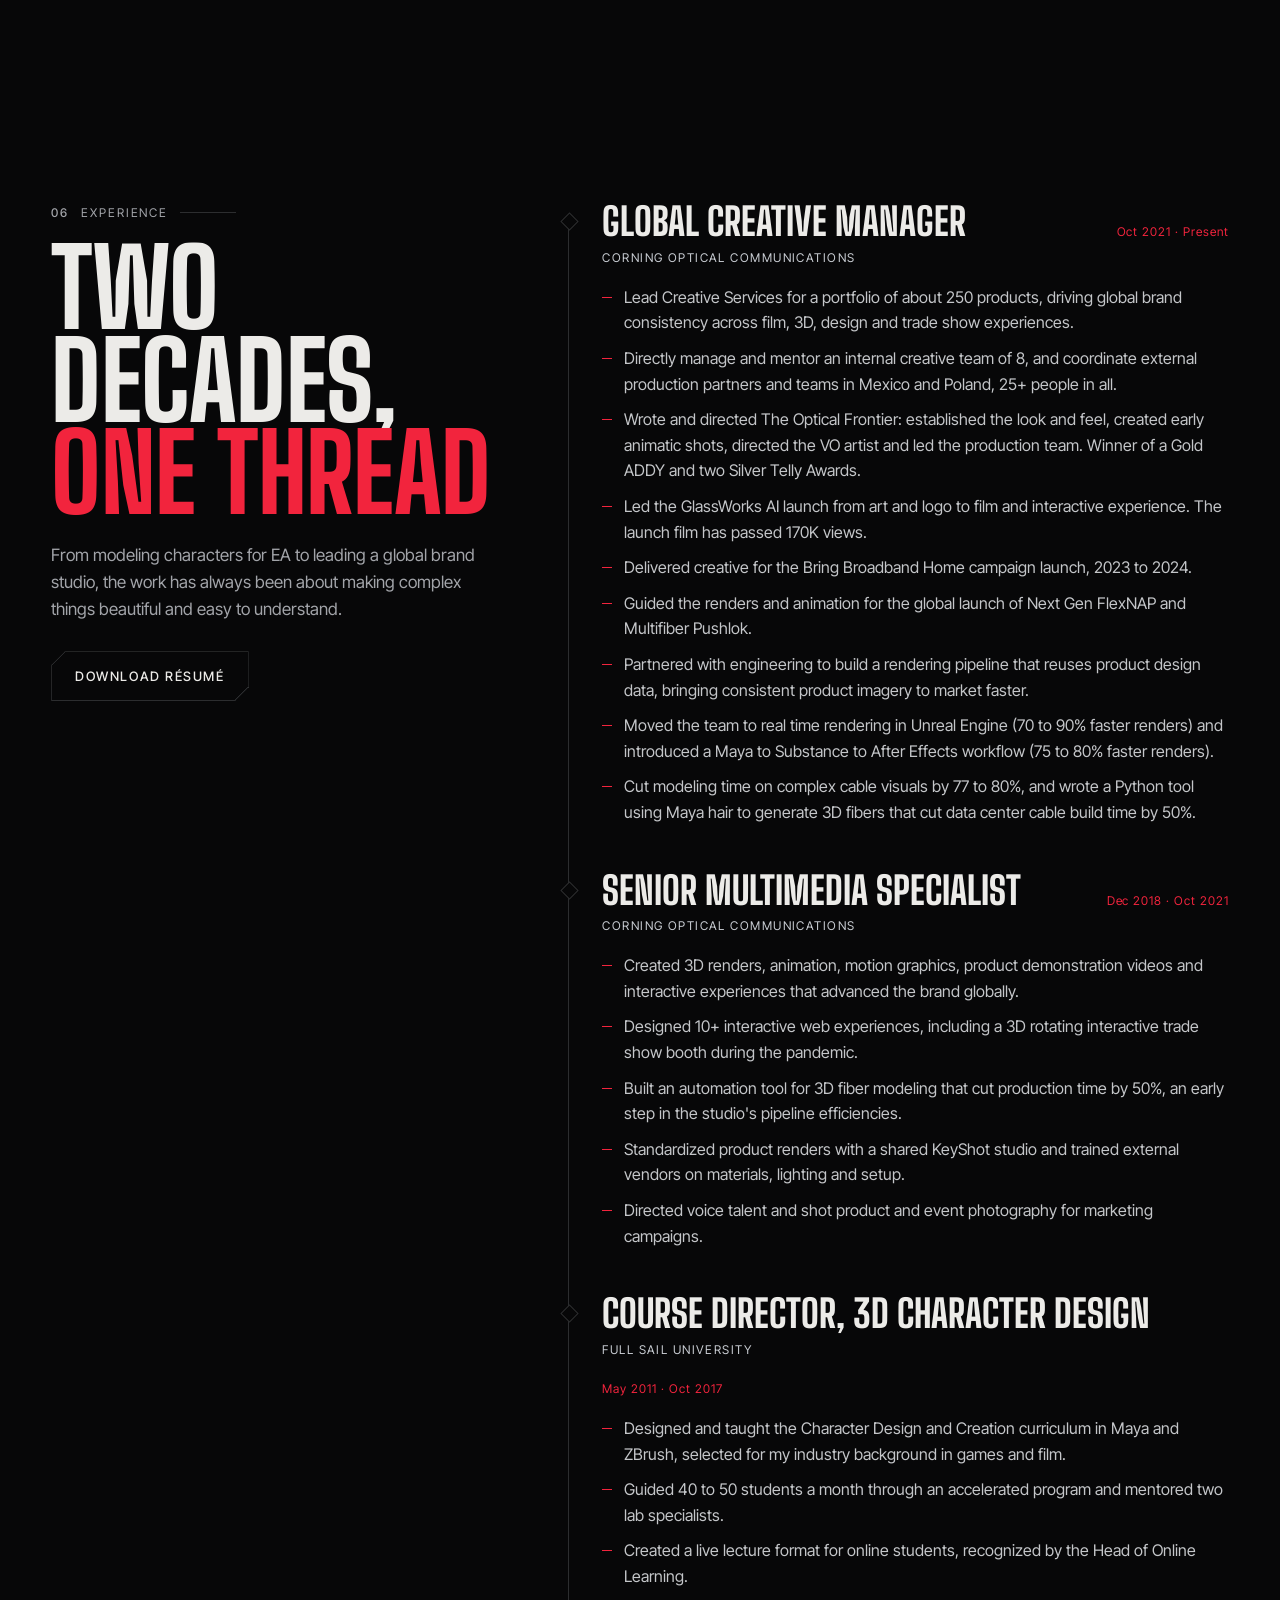
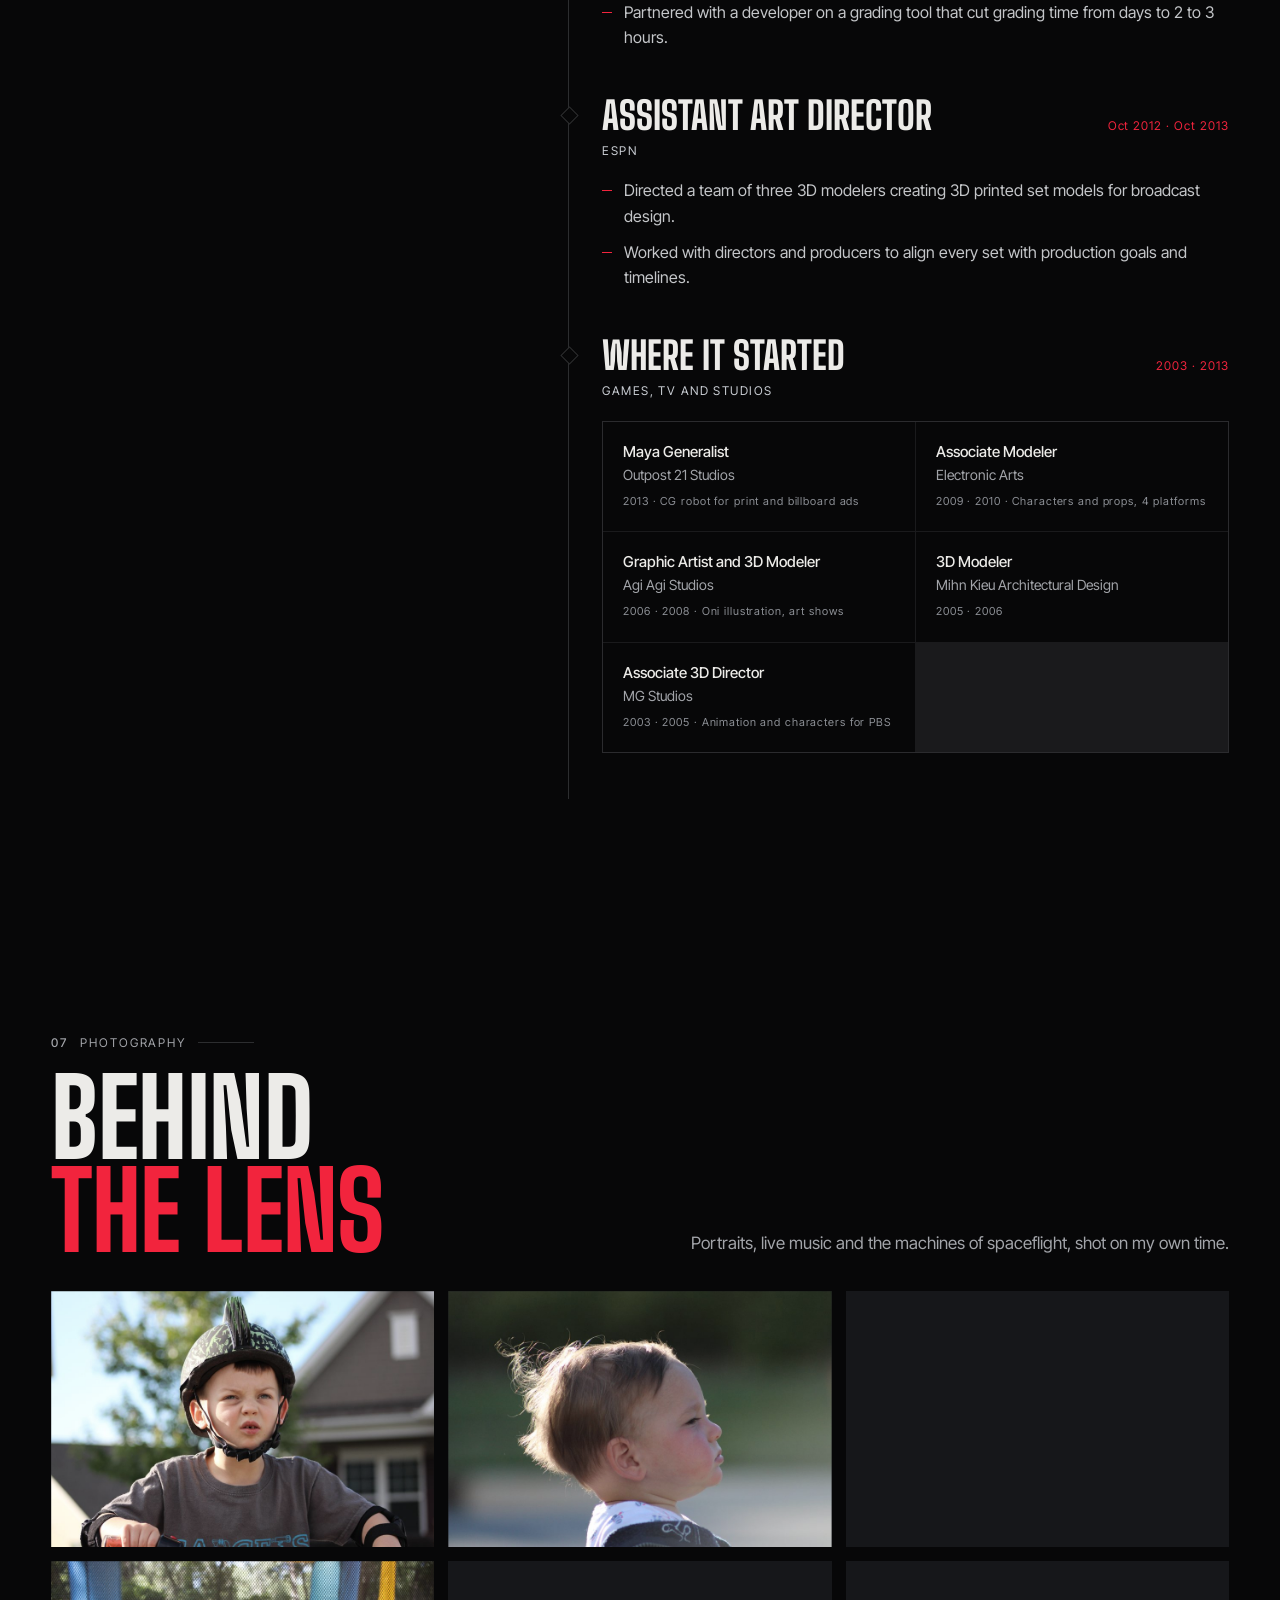
==== commit bd6dcff1: "new campaign added" ====
--- a/index.html
+++ b/index.html
@@ -22,7 +22,7 @@
 <link rel="preconnect" href="https://fonts.googleapis.com">
 <link rel="preconnect" href="https://fonts.gstatic.com" crossorigin>
 <link href="https://fonts.googleapis.com/css2?family=Big+Shoulders+Display:wght@500;700;800;900&family=Inter+Tight:wght@300;400;500;600&display=swap" rel="stylesheet">
-<link rel="stylesheet" href="assets/site.css?v=202611121349">
+<link rel="stylesheet" href="assets/site.css?v=202611122300">
 <script>document.documentElement.classList.add('js');setTimeout(function(){if(!window.siteReady)document.documentElement.classList.remove('js')},4000)</script>
 </head>
 <body>
@@ -169,12 +169,43 @@
         <span class="tag">Launch campaign</span>
         <h3>GlassWorks AI</h3>
         <p>Art, logo, launch film and an interactive Ceros module for Corning's AI infrastructure launch, carried through events in the US and Europe.</p>
-        <dl class="credit"><div><dt>My role</dt><dd>Led the creative. Directed and storyboarded the launch film, shaping its look, feel and music.</dd></div><div><dt>Team</dt><dd>My team created the logo and concept, with marketing partners George White and Gheorghe Miron.</dd></div><div><dt>Result</dt><dd>The film has passed 170K views on YouTube.</dd></div></dl>
-      </article>
-
-
-      <article class="card brk ">
-        <div class="shot cm-open" data-campaign="days" role="button" tabindex="0" aria-label="Open the 12 Days of Data Center gallery"><img src="assets/corning/days25-07-sm.jpg" width="900" height="600" style="aspect-ratio:900/600" alt="Reindeer delivering boxes over a snowy village, from 12 Days of Data Center" loading="lazy"><span class="cm-chip" aria-hidden="true">24 images</span></div>
+        <dl class="credit"><div><dt>My role</dt><dd>Led the creative. Directed and storyboarded the launch film, shaping its look, feel and music.</dd></div><div><dt>Team</dt><dd>My team created the logo and concept, with marketing partners George White and Gheorghe Miron.</dd></div><div><dt>Result</dt><dd>The film has passed 170K views on YouTube.</dd></div></dl><button type="button" class="card-link cm-open" data-campaign="gw">View campaign</button>
+      </article>
+
+      <article class="card brk ">
+        <div class="shot yt" data-yt-inline="9toIT2-YB8g" style="background-image:url('https://i.ytimg.com/vi/9toIT2-YB8g/hqdefault.jpg')"><button aria-label="Play MMC Connector with PRIZM TMT Ferrule"><svg viewBox="0 0 24 24" fill="currentColor"><path d="M7 4v16l13-8z"/></svg></button><span>MMC Connector film</span></div>
+        <span class="tag">Product film</span>
+        <h3>MMC Connector with PRIZM TMT Ferrule</h3>
+        <p>A product film for one of Corning's high density connectors.</p>
+        <dl class="credit"><div><dt>My role</dt><dd>Co-directed and established the visual style.</dd></div><div><dt>Team</dt><dd>Director Scott Whitehead, with Robert Lanphere, who also helped shape the look and feel.</dd></div></dl>
+      </article>
+
+      <article class="card brk ">
+        <div class="shot cm-open" data-campaign="nn" role="button" tabindex="0" aria-label="Open the Neural Network gallery"><img src="assets/corning/nn-brain-sm.jpg" alt="A glowing brain wired with fiber strands" loading="lazy"><span class="cm-chip" aria-hidden="true">13 images</span></div>
+        <span class="tag">Concept · Compositing</span>
+        <h3>Neural Network</h3>
+        <p>A visual metaphor for how fiber feeds AI, created when AI was still in its infancy.</p>
+        <p class="role">Original concept for the brain, built from nearly 50 hand painted layers.</p><button type="button" class="card-link cm-open" data-campaign="nn">View campaign</button>
+      </article>
+
+      <article class="card brk ">
+        <div class="shot cm-open" data-campaign="edge" role="button" tabindex="0" aria-label="Open the Edge Revolution gallery"><img src="assets/corning/edge-ren9938-sm.jpg" width="600" height="400" style="aspect-ratio:600/400" alt="A Corning EDGE housing under a single pool of light, the base render for the new look" loading="lazy"><span class="cm-chip" aria-hidden="true">10 images</span></div>
+        <span class="tag">Visual direction</span>
+        <h3>Edge Revolution</h3>
+        <p>A fresh visual direction for Corning's EDGE product line.</p>
+        <dl class="credit"><div><dt>My role</dt><dd>Created the new look with Gheorghe Miron and George White.</dd></div><div><dt>Extended</dt><dd>Robert Lanphere carried it across 48 more renders from my working files.</dd></div></dl><button type="button" class="card-link cm-open" data-campaign="edge">View campaign</button>
+      </article>
+
+      <article class="card brk ">
+        <div class="shot cm-open" data-campaign="bbh" role="button" tabindex="0" aria-label="Open the Bring Broadband Home gallery"><img src="assets/corning/bbh-schooling-sm.jpg" alt="A boy doing schoolwork online at the kitchen table" loading="lazy"><span class="cm-chip" aria-hidden="true">4 images · 5 films</span></div>
+        <span class="tag">Campaign · Compositing</span>
+        <h3>Bring Broadband Home</h3>
+        <p>A 2023 to 2024 campaign showing what broadband makes possible for real families, students and patients.</p>
+        <p class="role">Original concept and hero imagery, with about 35 layers of hand painting and compositing. Trained the Heard Creative team to extend the series. Branded and directed five films with external vendors.</p><button type="button" class="card-link cm-open" data-campaign="bbh">View campaign</button>
+      </article>
+
+      <article class="card brk ">
+        <div class="shot cm-open" data-campaign="days" role="button" tabindex="0" aria-label="Open the 12 Days of Data Center gallery"><img src="assets/corning/days25-07-sm.jpg" width="900" height="600" style="aspect-ratio:900/600" alt="Reindeer delivering boxes over a snowy village, from 12 Days of Data Center" loading="lazy"><span class="cm-chip" aria-hidden="true">24 images · 12 videos</span></div>
         <span class="tag">Annual campaign</span>
         <h3>12 Days of Data Center</h3>
         <p>A holiday series that turns data center products into twelve days of story. In 2025 we gave it a claymation look inspired by Rankin/Bass.</p>
@@ -182,27 +213,19 @@
       </article>
 
       <article class="card brk ">
-        <div class="shot cm-open" data-campaign="nn" role="button" tabindex="0" aria-label="Open the Neural Network gallery"><img src="assets/corning/nn-brain-sm.jpg" alt="A glowing brain wired with fiber strands" loading="lazy"><span class="cm-chip" aria-hidden="true">2 images</span></div>
-        <span class="tag">Concept · Compositing</span>
-        <h3>Neural Network</h3>
-        <p>A visual metaphor for how fiber feeds AI, created when AI was still in its infancy.</p>
-        <p class="role">Original concept for the brain, built from nearly 50 hand painted layers.</p><button type="button" class="card-link cm-open" data-campaign="nn">View campaign</button>
-      </article>
-
-      <article class="card brk ">
-        <div class="shot cm-open" data-campaign="bbh" role="button" tabindex="0" aria-label="Open the Bring Broadband Home gallery"><img src="assets/corning/bbh-schooling-sm.jpg" alt="A boy doing schoolwork online at the kitchen table" loading="lazy"><span class="cm-chip" aria-hidden="true">4 images</span></div>
-        <span class="tag">Campaign · Compositing</span>
-        <h3>Bring Broadband Home</h3>
-        <p>A 2023 to 2024 campaign showing what broadband makes possible for real families, students and patients.</p>
-        <p class="role">Original concept and hero imagery, with about 35 layers of hand painting and compositing. Trained the Heard Creative team to extend the series.</p><button type="button" class="card-link cm-open" data-campaign="bbh">View campaign</button>
-      </article>
-
-      <article class="card brk ">
         <div class="shot yt" data-yt-inline="rlThBLVcFhI" style="background-image:url('https://i.ytimg.com/vi/rlThBLVcFhI/hqdefault.jpg')"><button aria-label="Play Corning FiberVision"><svg viewBox="0 0 24 24" fill="currentColor"><path d="M7 4v16l13-8z"/></svg></button><span>FiberVision launch film</span></div>
         <span class="tag">Product launch film</span>
         <h3>FiberVision</h3>
         <p>Power and bandwidth where you need it: security and smart building connectivity, made easy to understand.</p>
-        <p class="role">Originated the idea and directed the video.</p><button type="button" class="card-link cm-open" data-campaign="fv">View campaign</button>
+        <dl class="credit"><div><dt>My role</dt><dd>Originated the idea and directed the video.</dd></div><div><dt>Video</dt><dd>Robert Lanphere.</dd></div><div><dt>Design</dt><dd>Michael Toscano and me.</dd></div></dl><button type="button" class="card-link cm-open" data-campaign="fv">View campaign</button>
+      </article>
+
+      <article class="card brk ">
+        <div class="shot yt" data-yt-inline="8B6jVel06DQ" style="background-image:url('https://i.ytimg.com/vi/8B6jVel06DQ/hqdefault.jpg')"><button aria-label="Play MiniXtend Ribbon Cable-200 Flow"><svg viewBox="0 0 24 24" fill="currentColor"><path d="M7 4v16l13-8z"/></svg></button><span>MiniXtend Flow launch film</span></div>
+        <span class="tag">Product launch campaign</span>
+        <h3>MiniXtend Flow</h3>
+        <p>Launch film for Corning's MiniXtend Ribbon Cable-200 Flow.</p>
+        <p class="role">My campaign.</p>
       </article>
 
       <article class="card brk ">
@@ -214,12 +237,13 @@
       </article>
 
       <article class="card brk ">
-        <div class="shot yt" data-yt-inline="9toIT2-YB8g" style="background-image:url('https://i.ytimg.com/vi/9toIT2-YB8g/hqdefault.jpg')"><button aria-label="Play MMC Connector with PRIZM TMT Ferrule"><svg viewBox="0 0 24 24" fill="currentColor"><path d="M7 4v16l13-8z"/></svg></button><span>MMC Connector film</span></div>
-        <span class="tag">Product film</span>
-        <h3>MMC Connector with PRIZM TMT Ferrule</h3>
-        <p>A product film for one of Corning's high density connectors.</p>
-        <p class="role">Co-directed and established the visual style.</p>
-      </article>
+        <div class="shot cm-open" data-campaign="ts" role="button" tabindex="0" aria-label="Open the trade shows and events gallery"><img src="assets/work/booth-card.jpg" width="900" height="600" style="aspect-ratio:900/600" alt="Corning's Fiber Connect 2025 booth with Outside Plant and Inside Plant walls" loading="lazy"><span class="cm-chip" aria-hidden="true">12 images</span></div>
+        <span class="tag">Trade show environments</span>
+        <h3>Trade shows and events</h3>
+        <p>Fiber Connect 2025, from first concept to show floor on a rapid turnaround, plus GlassWorks AI in Frankfurt.</p>
+        <p class="role">Spearheaded the booth and presented the concepts. Created all hero images with 3D rendering and compositing for the designers to apply.</p><button type="button" class="card-link cm-open" data-campaign="ts">View campaign</button>
+      </article>
+
     </div>
     <div class="wrap"><div class="progress" aria-hidden="true"><i id="hsBar"></i></div><p class="hs-hint">Move your mouse or scroll to explore</p></div>
   </div>
@@ -492,10 +516,13 @@
     </div>
   </div>
 </div>
-<script type="application/json" id="cm-days">{"tag": "Annual campaign \u00b7 2024 and 2025", "title": "12 Days of Data Center", "desc": "Every holiday season I direct the team behind twelve days of product stories. In 2025 we built a claymation world inspired by Rankin/Bass, and I created more than half the imagery myself using Illustrator, 3D and AI.", "credits": [["My role", "Directed the team every year"], ["Hands on", "Created more than half of the 2025 imagery"], ["Team", "Michael Toscano and Robert Lanphere, with marketing partners George White and Gheorghe Miron"]], "items": [{"src": "assets/corning/days25-01.jpg", "thumb": "assets/corning/days25-01-sm.jpg", "alt": "12 Days of Data Center 2025, day 1", "cap": "2025 \u00b7 Day 01"}, {"src": "assets/corning/days25-02.jpg", "thumb": "assets/corning/days25-02-sm.jpg", "alt": "12 Days of Data Center 2025, day 2", "cap": "2025 \u00b7 Day 02"}, {"src": "assets/corning/days25-03.jpg", "thumb": "assets/corning/days25-03-sm.jpg", "alt": "12 Days of Data Center 2025, day 3", "cap": "2025 \u00b7 Day 03"}, {"src": "assets/corning/days25-04.jpg", "thumb": "assets/corning/days25-04-sm.jpg", "alt": "12 Days of Data Center 2025, day 4", "cap": "2025 \u00b7 Day 04"}, {"src": "assets/corning/days25-05.jpg", "thumb": "assets/corning/days25-05-sm.jpg", "alt": "12 Days of Data Center 2025, day 5", "cap": "2025 \u00b7 Day 05"}, {"src": "assets/corning/days25-06.jpg", "thumb": "assets/corning/days25-06-sm.jpg", "alt": "12 Days of Data Center 2025, day 6", "cap": "2025 \u00b7 Day 06"}, {"src": "assets/corning/days25-07.jpg", "thumb": "assets/corning/days25-07-sm.jpg", "alt": "12 Days of Data Center 2025, day 7", "cap": "2025 \u00b7 Day 07"}, {"src": "assets/corning/days25-08.jpg", "thumb": "assets/corning/days25-08-sm.jpg", "alt": "12 Days of Data Center 2025, day 8", "cap": "2025 \u00b7 Day 08"}, {"src": "assets/corning/days25-09.jpg", "thumb": "assets/corning/days25-09-sm.jpg", "alt": "12 Days of Data Center 2025, day 9", "cap": "2025 \u00b7 Day 09"}, {"src": "assets/corning/days25-10.jpg", "thumb": "assets/corning/days25-10-sm.jpg", "alt": "12 Days of Data Center 2025, day 10", "cap": "2025 \u00b7 Day 10"}, {"src": "assets/corning/days25-11.jpg", "thumb": "assets/corning/days25-11-sm.jpg", "alt": "12 Days of Data Center 2025, day 11", "cap": "2025 \u00b7 Day 11"}, {"src": "assets/corning/days25-12.jpg", "thumb": "assets/corning/days25-12-sm.jpg", "alt": "12 Days of Data Center 2025, day 12", "cap": "2025 \u00b7 Day 12"}, {"src": "assets/corning/days24-01.jpg", "thumb": "assets/corning/days24-01-sm.jpg", "alt": "12 Days of Data Center 2024, day 1", "cap": "2024 \u00b7 Day 01"}, {"src": "assets/corning/days24-02.jpg", "thumb": "assets/corning/days24-02-sm.jpg", "alt": "12 Days of Data Center 2024, day 2", "cap": "2024 \u00b7 Day 02"}, {"src": "assets/corning/days24-03.jpg", "thumb": "assets/corning/days24-03-sm.jpg", "alt": "12 Days of Data Center 2024, day 3", "cap": "2024 \u00b7 Day 03"}, {"src": "assets/corning/days24-04.jpg", "thumb": "assets/corning/days24-04-sm.jpg", "alt": "12 Days of Data Center 2024, day 4", "cap": "2024 \u00b7 Day 04"}, {"src": "assets/corning/days24-05.jpg", "thumb": "assets/corning/days24-05-sm.jpg", "alt": "12 Days of Data Center 2024, day 5", "cap": "2024 \u00b7 Day 05"}, {"src": "assets/corning/days24-06.jpg", "thumb": "assets/corning/days24-06-sm.jpg", "alt": "12 Days of Data Center 2024, day 6", "cap": "2024 \u00b7 Day 06"}, {"src": "assets/corning/days24-07.jpg", "thumb": "assets/corning/days24-07-sm.jpg", "alt": "12 Days of Data Center 2024, day 7", "cap": "2024 \u00b7 Day 07"}, {"src": "assets/corning/days24-08.jpg", "thumb": "assets/corning/days24-08-sm.jpg", "alt": "12 Days of Data Center 2024, day 8", "cap": "2024 \u00b7 Day 08"}, {"src": "assets/corning/days24-09.jpg", "thumb": "assets/corning/days24-09-sm.jpg", "alt": "12 Days of Data Center 2024, day 9", "cap": "2024 \u00b7 Day 09"}, {"src": "assets/corning/days24-10.jpg", "thumb": "assets/corning/days24-10-sm.jpg", "alt": "12 Days of Data Center 2024, day 10", "cap": "2024 \u00b7 Day 10"}, {"src": "assets/corning/days24-11.jpg", "thumb": "assets/corning/days24-11-sm.jpg", "alt": "12 Days of Data Center 2024, day 11", "cap": "2024 \u00b7 Day 11"}, {"src": "assets/corning/days24-12.jpg", "thumb": "assets/corning/days24-12-sm.jpg", "alt": "12 Days of Data Center 2024, day 12", "cap": "2024 \u00b7 Day 12"}]}</script>
-<script type="application/json" id="cm-nn">{"tag": "Concept \u00b7 Compositing", "title": "AI doesn't work without fiber", "desc": "The brain came first, created when AI was still in its infancy, long before image generators could do the work. Nearly 50 hand painted layers went into it. The Tree of Tomorrow followed from a concept by marketing manager George White, built to live in the same universe using 3D, Adobe Firefly and about 30 Photoshop layers. It ran with a Business Reporter feature carried in USA Today and The Independent.", "credits": [["My role", "Original concept for the brain, built from nearly 50 hand painted layers"], ["Tree", "Concept by George White, built with 3D, Adobe Firefly and about 30 Photoshop layers"]], "items": [{"src": "assets/corning/nn-brain.jpg", "thumb": "assets/corning/nn-brain-sm.jpg", "alt": "A glowing brain wired with fiber strands", "cap": "Neural Network. My original concept, nearly 50 hand painted layers."}, {"src": "assets/corning/nn-tree.jpg", "thumb": "assets/corning/nn-tree-sm.jpg", "alt": "A glowing tree whose roots form a neural network", "cap": "Tree of Tomorrow. Concept by George White, built in the same universe."}]}</script>
-<script type="application/json" id="cm-fv">{"tag": "Product launch film", "title": "FiberVision", "desc": "Power and bandwidth where you need it: security and smart building connectivity, made easy to understand.", "credits": [["My role", "Originated the idea and directed the video"]], "items": [{"yt": "rlThBLVcFhI", "thumb": "https://i.ytimg.com/vi/rlThBLVcFhI/hqdefault.jpg", "alt": "FiberVision launch film", "cap": "FiberVision launch film."}, {"src": "assets/corning/fv-camera.jpg", "thumb": "assets/corning/fv-camera-sm.jpg", "alt": "FiberVision powering a security camera", "cap": "Security camera."}, {"src": "assets/corning/fv-edge.jpg", "thumb": "assets/corning/fv-edge-sm.jpg", "alt": "FiberVision at the network edge", "cap": "Edge connectivity."}, {"src": "assets/corning/fv-perimeter.jpg", "thumb": "assets/corning/fv-perimeter-sm.jpg", "alt": "FiberVision along a building perimeter", "cap": "Perimeter security."}]}</script>
-<script type="application/json" id="cm-bbh">{"tag": "Bring Broadband Home \u00b7 2023 to 2024", "title": "Invest in their future", "desc": "Every image places a moment broadband makes possible, a birthday call, a classroom, a checkup, inside the everyday world around it. I created the concept and hero imagery, then trained the team at Heard Creative on the technique so we could produce five more images in record time. Each one matches two different perspectives and extends the close up with what was then a very new generative fill, finished with about 35 layers of hand painting and compositing so rural families sit naturally in the scene. The campaign also ran as a feature in RE Magazine.", "credits": [["My role", "Original concept and hero imagery"], ["Craft", "About 35 layers of hand painting and compositing"], ["Team", "Trained the Heard Creative team to extend the series"]], "items": [{"src": "assets/corning/bbh-schooling.jpg", "thumb": "assets/corning/bbh-schooling-sm.jpg", "alt": "A boy doing schoolwork online at the kitchen table", "cap": "Schooling. Hero image, my original concept."}, {"src": "assets/corning/bbh-birthday.jpg", "thumb": "assets/corning/bbh-birthday-sm.jpg", "alt": "A family birthday on a video call", "cap": "Birthday call."}, {"src": "assets/corning/bbh-education.jpg", "thumb": "assets/corning/bbh-education-sm.jpg", "alt": "A student learning online", "cap": "Online learning."}, {"src": "assets/corning/bbh-healthcare.jpg", "thumb": "assets/corning/bbh-healthcare-sm.jpg", "alt": "A doctor and an expecting mother on a telehealth visit", "cap": "Telehealth checkup."}]}</script>
+<script type="application/json" id="cm-gw">{"tag": "Launch campaign", "title": "GlassWorks AI", "desc": "Art, logo, launch film and an interactive Ceros module for Corning's AI infrastructure launch, carried through events in the US and Europe.", "credits": [["My role", "Led the creative. Directed and storyboarded the launch film, shaping its look, feel and music."], ["Team", "My team created the logo and concept, with marketing partners George White and Gheorghe Miron."], ["Result", "The launch film has passed 170K views on YouTube."]], "items": [{"yt": "EP5MHZRgfe8", "thumb": "https://i.ytimg.com/vi/EP5MHZRgfe8/hqdefault.jpg", "alt": "Corning GlassWorks AI Solutions, launch film", "cap": "Corning GlassWorks AI Solutions, launch film."}, {"yt": "DrcxvsDF_Kc", "thumb": "https://i.ytimg.com/vi/DrcxvsDF_Kc/hqdefault.jpg", "alt": "Introducing Corning GlassWorks AI", "cap": "Introducing Corning GlassWorks AI."}, {"yt": "HzrWgoBawng", "thumb": "https://i.ytimg.com/vi/HzrWgoBawng/hqdefault.jpg", "alt": "GlassWorks AI: Corning Multicore Fiber Solution", "cap": "GlassWorks AI: Corning Multicore Fiber Solution."}, {"yt": "eDMJ14o3A7M", "thumb": "https://i.ytimg.com/vi/eDMJ14o3A7M/hqdefault.jpg", "alt": "Corning Multicore Fiber Technology", "cap": "Corning Multicore Fiber Technology."}, {"src": "assets/corning/gw-ad-revolution.jpg", "thumb": "assets/corning/gw-ad-revolution-sm.jpg", "alt": "Corning GlassWorks AI social post, The AI Revolution is Here", "cap": "In market. The AI Revolution is Here, on Corning's LinkedIn."}, {"src": "assets/corning/gw-ad-shuffle.jpg", "thumb": "assets/corning/gw-ad-shuffle-sm.jpg", "alt": "Corning ad for Shuffle Solutions over the GlassWorks AI wave art", "cap": "In market. The same world carried into the Shuffle Solutions ads."}, {"src": "assets/corning/gw-show-frankfurt.jpg", "thumb": "assets/corning/gw-show-frankfurt-sm.jpg", "alt": "The Corning team at the GlassWorks AI booth, Data Centre World Frankfurt", "cap": "At the show. The Corning team at Data Centre World Frankfurt."}, {"src": "assets/corning/gw-show-rack.jpg", "thumb": "assets/corning/gw-show-rack-sm.jpg", "alt": "A Corning demo rack in front of the GlassWorks AI booth wall at Data Centre World Frankfurt", "cap": "At the show. The booth wall at Data Centre World Frankfurt."}, {"src": "assets/corning/gw-show-table.jpg", "thumb": "assets/corning/gw-show-table-sm.jpg", "alt": "Corning 175 Years counter and GlassWorks AI guides at Data Centre World Frankfurt", "cap": "At the show. The AI Revolution is Here, Data Centre World Frankfurt."}, {"src": "assets/corning/gw-show-dci.jpg", "thumb": "assets/corning/gw-show-dci-sm.jpg", "alt": "Booth wall reading Long-haul. DCI. Inside the data center. One fiber-powered AI network.", "cap": "At the show. Long-haul, DCI and inside the data center, one fiber-powered AI network."}, {"src": "assets/corning/gw-show-expo.jpg", "thumb": "assets/corning/gw-show-expo-sm.jpg", "alt": "The Corning team at the GlassWorks AI booth, Data Centre Expo", "cap": "At the show. Data Centre Expo."}, {"src": "assets/corning/gw-show-gdcc.jpg", "thumb": "assets/corning/gw-show-gdcc-sm.jpg", "alt": "The Corning team in front of the GlassWorks AI booth at GDCC", "cap": "At the show. The Corning team at GDCC, booth A22."}]}</script>
+<script type="application/json" id="cm-days">{"tag": "Annual campaign \u00b7 2024 and 2025", "title": "12 Days of Data Center", "desc": "Every holiday season I direct the team behind twelve days of product stories. In 2025 we built a claymation world inspired by Rankin/Bass, and I created more than half the imagery myself using Illustrator, 3D and AI.", "credits": [["My role", "Directed the team every year"], ["Hands on", "Created more than half of the 2025 imagery"], ["Team", "Michael Toscano and Robert Lanphere, with marketing partners George White and Gheorghe Miron"]], "items": [{"src": "assets/corning/days25-01.jpg", "thumb": "assets/corning/days25-01-sm.jpg", "alt": "12 Days of Data Center 2025, day 1", "cap": "2025 \u00b7 Day 01"}, {"src": "assets/corning/days25-02.jpg", "thumb": "assets/corning/days25-02-sm.jpg", "alt": "12 Days of Data Center 2025, day 2, GlassWorks AI flexible scaling", "cap": "2025 \u00b7 Day 02 \u00b7 GlassWorks AI flexible scaling"}, {"src": "assets/corning/days25-03.jpg", "thumb": "assets/corning/days25-03-sm.jpg", "alt": "12 Days of Data Center 2025, day 3, MMC connectors", "cap": "2025 \u00b7 Day 03 \u00b7 MMC connectors"}, {"src": "assets/corning/days25-04.jpg", "thumb": "assets/corning/days25-04-sm.jpg", "alt": "12 Days of Data Center 2025, day 4, SMF-28 Contour fiber", "cap": "2025 \u00b7 Day 04 \u00b7 SMF-28 Contour fiber"}, {"src": "assets/corning/days25-05.jpg", "thumb": "assets/corning/days25-05-sm.jpg", "alt": "12 Days of Data Center 2025, day 5, MiniXtend Ribbon Cable-200 Flow", "cap": "2025 \u00b7 Day 05 \u00b7 MiniXtend Ribbon Cable-200 Flow"}, {"src": "assets/corning/days25-06.jpg", "thumb": "assets/corning/days25-06-sm.jpg", "alt": "12 Days of Data Center 2025, day 6", "cap": "2025 \u00b7 Day 06"}, {"src": "assets/corning/days25-07.jpg", "thumb": "assets/corning/days25-07-sm.jpg", "alt": "12 Days of Data Center 2025, day 7, Bundles and jumpers", "cap": "2025 \u00b7 Day 07 \u00b7 Bundles and jumpers"}, {"src": "assets/corning/days25-08.jpg", "thumb": "assets/corning/days25-08-sm.jpg", "alt": "12 Days of Data Center 2025, day 8, Spine and leaf architecture", "cap": "2025 \u00b7 Day 08 \u00b7 Spine and leaf architecture"}, {"src": "assets/corning/days25-09.jpg", "thumb": "assets/corning/days25-09-sm.jpg", "alt": "12 Days of Data Center 2025, day 9, Recyclable reels and less waste", "cap": "2025 \u00b7 Day 09 \u00b7 Recyclable reels and less waste"}, {"src": "assets/corning/days25-10.jpg", "thumb": "assets/corning/days25-10-sm.jpg", "alt": "12 Days of Data Center 2025, day 10, Shuffle solutions", "cap": "2025 \u00b7 Day 10 \u00b7 Shuffle solutions"}, {"src": "assets/corning/days25-11.jpg", "thumb": "assets/corning/days25-11-sm.jpg", "alt": "12 Days of Data Center 2025, day 11, AI ready fiber", "cap": "2025 \u00b7 Day 11 \u00b7 AI ready fiber"}, {"src": "assets/corning/days25-12.jpg", "thumb": "assets/corning/days25-12-sm.jpg", "alt": "12 Days of Data Center 2025, day 12, GlassWorks AI, the full checklist", "cap": "2025 \u00b7 Day 12 \u00b7 GlassWorks AI, the full checklist"}, {"src": "assets/corning/days24-01.jpg", "thumb": "assets/corning/days24-01-sm.jpg", "alt": "12 Days of Data Center 2024, day 1", "cap": "2024 \u00b7 Day 01"}, {"src": "assets/corning/days24-02.jpg", "thumb": "assets/corning/days24-02-sm.jpg", "alt": "12 Days of Data Center 2024, day 2", "cap": "2024 \u00b7 Day 02"}, {"src": "assets/corning/days24-03.jpg", "thumb": "assets/corning/days24-03-sm.jpg", "alt": "12 Days of Data Center 2024, day 3", "cap": "2024 \u00b7 Day 03"}, {"src": "assets/corning/days24-04.jpg", "thumb": "assets/corning/days24-04-sm.jpg", "alt": "12 Days of Data Center 2024, day 4", "cap": "2024 \u00b7 Day 04"}, {"src": "assets/corning/days24-05.jpg", "thumb": "assets/corning/days24-05-sm.jpg", "alt": "12 Days of Data Center 2024, day 5", "cap": "2024 \u00b7 Day 05"}, {"src": "assets/corning/days24-06.jpg", "thumb": "assets/corning/days24-06-sm.jpg", "alt": "12 Days of Data Center 2024, day 6", "cap": "2024 \u00b7 Day 06"}, {"src": "assets/corning/days24-07.jpg", "thumb": "assets/corning/days24-07-sm.jpg", "alt": "12 Days of Data Center 2024, day 7", "cap": "2024 \u00b7 Day 07"}, {"src": "assets/corning/days24-08.jpg", "thumb": "assets/corning/days24-08-sm.jpg", "alt": "12 Days of Data Center 2024, day 8", "cap": "2024 \u00b7 Day 08"}, {"src": "assets/corning/days24-09.jpg", "thumb": "assets/corning/days24-09-sm.jpg", "alt": "12 Days of Data Center 2024, day 9", "cap": "2024 \u00b7 Day 09"}, {"src": "assets/corning/days24-10.jpg", "thumb": "assets/corning/days24-10-sm.jpg", "alt": "12 Days of Data Center 2024, day 10", "cap": "2024 \u00b7 Day 10"}, {"src": "assets/corning/days24-11.jpg", "thumb": "assets/corning/days24-11-sm.jpg", "alt": "12 Days of Data Center 2024, day 11", "cap": "2024 \u00b7 Day 11"}, {"src": "assets/corning/days24-12.jpg", "thumb": "assets/corning/days24-12-sm.jpg", "alt": "12 Days of Data Center 2024, day 12", "cap": "2024 \u00b7 Day 12"}, {"video": "assets/corning/video/days24-v01.mp4", "thumb": "assets/corning/video/days24-v01-poster.jpg", "alt": "12 Days of Data Center 2024, video 1", "cap": "2024 \u00b7 Video 01"}, {"video": "assets/corning/video/days24-v02.mp4", "thumb": "assets/corning/video/days24-v02-poster.jpg", "alt": "12 Days of Data Center 2024, video 2", "cap": "2024 \u00b7 Video 02"}, {"video": "assets/corning/video/days24-v03.mp4", "thumb": "assets/corning/video/days24-v03-poster.jpg", "alt": "12 Days of Data Center 2024, video 3", "cap": "2024 \u00b7 Video 03"}, {"video": "assets/corning/video/days24-v04.mp4", "thumb": "assets/corning/video/days24-v04-poster.jpg", "alt": "12 Days of Data Center 2024, video 4", "cap": "2024 \u00b7 Video 04"}, {"video": "assets/corning/video/days24-v05.mp4", "thumb": "assets/corning/video/days24-v05-poster.jpg", "alt": "12 Days of Data Center 2024, video 5", "cap": "2024 \u00b7 Video 05"}, {"video": "assets/corning/video/days24-v06.mp4", "thumb": "assets/corning/video/days24-v06-poster.jpg", "alt": "12 Days of Data Center 2024, video 6", "cap": "2024 \u00b7 Video 06"}, {"video": "assets/corning/video/days24-v07.mp4", "thumb": "assets/corning/video/days24-v07-poster.jpg", "alt": "12 Days of Data Center 2024, video 7", "cap": "2024 \u00b7 Video 07"}, {"video": "assets/corning/video/days24-v08.mp4", "thumb": "assets/corning/video/days24-v08-poster.jpg", "alt": "12 Days of Data Center 2024, video 8", "cap": "2024 \u00b7 Video 08"}, {"video": "assets/corning/video/days24-v09.mp4", "thumb": "assets/corning/video/days24-v09-poster.jpg", "alt": "12 Days of Data Center 2024, video 9", "cap": "2024 \u00b7 Video 09"}, {"video": "assets/corning/video/days24-v10.mp4", "thumb": "assets/corning/video/days24-v10-poster.jpg", "alt": "12 Days of Data Center 2024, video 10", "cap": "2024 \u00b7 Video 10"}, {"video": "assets/corning/video/days24-v11.mp4", "thumb": "assets/corning/video/days24-v11-poster.jpg", "alt": "12 Days of Data Center 2024, video 11", "cap": "2024 \u00b7 Video 11"}, {"video": "assets/corning/video/days24-v12.mp4", "thumb": "assets/corning/video/days24-v12-poster.jpg", "alt": "12 Days of Data Center 2024, video 12", "cap": "2024 \u00b7 Video 12"}]}</script>
+<script type="application/json" id="cm-nn">{"tag": "Concept \u00b7 Compositing", "title": "AI doesn't work without fiber", "desc": "The brain came first, created when AI was still in its infancy, long before image generators could do the work. Nearly 50 hand painted layers went into it. The Tree of Tomorrow followed from a concept by marketing manager George White, built to live in the same universe using 3D, Adobe Firefly and about 30 Photoshop layers. It ran with a Business Reporter feature carried in USA Today and The Independent.", "credits": [["My role", "Original concept for the brain, built from nearly 50 hand painted layers"], ["Tree", "Concept by George White, built with 3D, Adobe Firefly and about 30 Photoshop layers"], ["Leaves", "Created by Michael Toscano"]], "items": [{"src": "assets/corning/nn-brain.jpg", "thumb": "assets/corning/nn-brain-sm.jpg", "alt": "A glowing brain wired with fiber strands", "cap": "Neural Network. My original concept, nearly 50 hand painted layers."}, {"src": "assets/corning/nn-tree.jpg", "thumb": "assets/corning/nn-tree-sm.jpg", "alt": "A glowing tree whose roots form a neural network", "cap": "Tree of Tomorrow. Concept by George White, built in the same universe."}, {"src": "assets/corning/nn-gen003.jpg", "thumb": "assets/corning/nn-gen003-sm.jpg", "alt": "Fiber leaf, glowing veins", "cap": "Fiber leaf, glowing veins. By Michael Toscano."}, {"src": "assets/corning/nn-gen004.jpg", "thumb": "assets/corning/nn-gen004-sm.jpg", "alt": "Fiber leaf in flight", "cap": "Fiber leaf in flight. By Michael Toscano."}, {"src": "assets/corning/nn-gen005.jpg", "thumb": "assets/corning/nn-gen005-sm.jpg", "alt": "A single leaf drawn in light", "cap": "A single leaf drawn in light. By Michael Toscano."}, {"src": "assets/corning/nn-gen006.jpg", "thumb": "assets/corning/nn-gen006-sm.jpg", "alt": "Fiber leaves in gold and blue", "cap": "Fiber leaves. Ran as the hero image for Corning's Dell cabling guide, Fast-Track to AI. By Michael Toscano."}, {"src": "assets/corning/nn-dell-ad.jpg", "thumb": "assets/corning/nn-dell-ad-sm.jpg", "alt": "Corning LinkedIn ad, Fast-Track to AI, Download our Dell Cabling Guide, with glowing fiber leaves", "cap": "In market. The leaves on Corning's LinkedIn promoting the Dell cabling guide."}, {"src": "assets/corning/nn-gen007.jpg", "thumb": "assets/corning/nn-gen007-sm.jpg", "alt": "Security camera powered by fiber", "cap": "Security camera powered by fiber."}, {"src": "assets/corning/nn-gen008.jpg", "thumb": "assets/corning/nn-gen008-sm.jpg", "alt": "Access control reader", "cap": "Access control reader. Ran as Intelligence Starts at the Edge."}, {"src": "assets/corning/nn-edge-ad.jpg", "thumb": "assets/corning/nn-edge-ad-sm.jpg", "alt": "Corning LinkedIn post, Intelligence Starts at the Edge, with a glowing key card at a reader", "cap": "In market. Intelligence Starts at the Edge, on Corning's LinkedIn."}, {"src": "assets/corning/nn-gen010.jpg", "thumb": "assets/corning/nn-gen010-sm.jpg", "alt": "Smart thermostat", "cap": "Smart thermostat."}, {"src": "assets/corning/nn-gen011.jpg", "thumb": "assets/corning/nn-gen011-sm.jpg", "alt": "Wireless access point", "cap": "Wireless access point."}, {"src": "assets/corning/nn-gen013.jpg", "thumb": "assets/corning/nn-gen013-sm.jpg", "alt": "Access control at the office", "cap": "Access control at the office."}]}</script>
+<script type="application/json" id="cm-fv">{"tag": "Product launch film", "title": "FiberVision", "desc": "Power and bandwidth where you need it: security and smart building connectivity, made easy to understand.", "credits": [["My role", "Originated the idea and directed the video"], ["Video", "Robert Lanphere"], ["Design", "Michael Toscano and me"]], "items": [{"yt": "rlThBLVcFhI", "thumb": "https://i.ytimg.com/vi/rlThBLVcFhI/hqdefault.jpg", "alt": "FiberVision launch film", "cap": "FiberVision launch film."}, {"src": "assets/corning/fv-camera.jpg", "thumb": "assets/corning/fv-camera-sm.jpg", "alt": "FiberVision powering a security camera", "cap": "Security camera."}, {"src": "assets/corning/fv-edge.jpg", "thumb": "assets/corning/fv-edge-sm.jpg", "alt": "FiberVision at the network edge", "cap": "Edge connectivity."}, {"src": "assets/corning/fv-perimeter.jpg", "thumb": "assets/corning/fv-perimeter-sm.jpg", "alt": "FiberVision along a building perimeter", "cap": "Perimeter security."}, {"src": "assets/corning/nn-gen014.jpg", "thumb": "assets/corning/nn-gen014-sm.jpg", "alt": "A warehouse perimeter lit and secured at night", "cap": "Perimeter lighting and security at night."}]}</script>
+<script type="application/json" id="cm-ts">{"tag": "Trade show environments", "title": "On the show floor and on stage", "desc": "For Fiber Connect 2025 I spearheaded the booth from first concept to show floor. I presented multiple concepts to marketing specialists and managers, then partnered with the trade show team on a rapid turnaround. I created every hero image, combining 3D rendering and compositing, and got them out fast so the designers could apply them across the booth. The gallery also includes the GlassWorks AI booth at Data Centre World Frankfurt and the regional kickoff at The Grove Park Inn in Asheville.", "credits": [["My role", "Spearheaded the Fiber Connect 2025 booth and presented multiple concepts to marketing"], ["Hands on", "Created all hero images with 3D rendering and compositing"], ["Team", "Designer Michael Toscano and trade show manager Tom Prendergast, on a rapid turnaround"]], "items": [{"src": "assets/work/booth-01.jpg", "thumb": "assets/work/booth-01-sm.jpg", "alt": "Corning booth with Outside Plant and Inside Plant walls, Fiber Connect 2025", "cap": "Fiber Connect 2025 \u00b7 Outside Plant and Inside Plant walls."}, {"src": "assets/work/booth-02.jpg", "thumb": "assets/work/booth-02-sm.jpg", "alt": "Corning booth overview with SFU/MDU wall and hexagon pattern, Fiber Connect 2025", "cap": "Fiber Connect 2025 \u00b7 open on every side."}, {"src": "assets/work/booth-04.jpg", "thumb": "assets/work/booth-04-sm.jpg", "alt": "Front of the Corning carrier booth, Fiber Connect 2025", "cap": "Fiber Connect 2025 \u00b7 front view."}, {"src": "assets/work/booth-03.jpg", "thumb": "assets/work/booth-03-sm.jpg", "alt": "Corning carrier booth with Inside Plant tower, Fiber Connect 2025", "cap": "Fiber Connect 2025 \u00b7 Inside Plant tower and demo screens."}, {"src": "assets/work/booth-05.jpg", "thumb": "assets/work/booth-05-sm.jpg", "alt": "Corning booth Outside Plant tower, Fiber Connect 2025", "cap": "Fiber Connect 2025 \u00b7 Outside Plant tower."}, {"src": "assets/work/booth-08.jpg", "thumb": "assets/work/booth-08-sm.jpg", "alt": "Outside Plant product wall, Fiber Connect 2025", "cap": "Fiber Connect 2025 \u00b7 Outside Plant product wall."}, {"src": "assets/work/booth-06.jpg", "thumb": "assets/work/booth-06-sm.jpg", "alt": "SFU/MDU product wall, Fiber Connect 2025", "cap": "Fiber Connect 2025 \u00b7 SFU/MDU product wall."}, {"src": "assets/work/booth-07.jpg", "thumb": "assets/work/booth-07-sm.jpg", "alt": "SFU/MDU demo counter, Fiber Connect 2025", "cap": "Fiber Connect 2025 \u00b7 SFU/MDU demo counter."}, {"src": "assets/corning/gw-show-table.jpg", "thumb": "assets/corning/gw-show-table-sm.jpg", "alt": "Corning 175 Years counter and GlassWorks AI guides at Data Centre World Frankfurt", "cap": "GlassWorks AI booth, Data Centre World Frankfurt."}, {"src": "assets/corning/gw-show-rack.jpg", "thumb": "assets/corning/gw-show-rack-sm.jpg", "alt": "A Corning demo rack in front of the GlassWorks AI booth wall", "cap": "GlassWorks AI booth wall, Data Centre World Frankfurt."}, {"src": "assets/corning/gw-show-dci.jpg", "thumb": "assets/corning/gw-show-dci-sm.jpg", "alt": "Booth wall reading Long-haul. DCI. Inside the data center. One fiber-powered AI network.", "cap": "One fiber-powered AI network, Data Centre World Frankfurt."}, {"src": "assets/work/event-kickoff.jpg", "thumb": "assets/work/event-kickoff-sm.jpg", "alt": "Corning regional kickoff in the main hall of The Grove Park Inn, with screens reading The Power of Now: Transforming Our Future Today", "cap": "Regional kickoff, The Grove Park Inn, Asheville. The Power of Now: Transforming Our Future Today."}]}</script>
+<script type="application/json" id="cm-edge">{"tag": "Visual direction", "title": "Edge Revolution", "desc": "A fresh visual direction for Corning's EDGE product line, created with marketing specialists Gheorghe Miron and George White: a dark stage, a single pool of light and a cool blue glow. Using my working files, Robert Lanphere extended the new look across 48 additional renders.", "credits": [["My role", "Created the new visual direction for the EDGE product line"], ["Team", "Marketing specialists Gheorghe Miron and George White"], ["Extended", "Robert Lanphere carried the look across 48 more renders from my working files"]], "items": [{"src": "assets/corning/edge-ren9938.jpg", "thumb": "assets/corning/edge-ren9938-sm.jpg", "alt": "A Corning EDGE housing under a single pool of light", "cap": "My base render, the one that set the look and feel for the whole line."}, {"src": "assets/corning/edge-ren9952.jpg", "thumb": "assets/corning/edge-ren9952-sm.jpg", "alt": "Corning EDGE housings with a cassette between them on a dark stage", "cap": "The new EDGE look."}, {"src": "assets/corning/edge-ren10184.jpg", "thumb": "assets/corning/edge-ren10184-sm.jpg", "alt": "Stacked EDGE cassettes beside a black EDGE housing", "cap": "Cassettes and housing."}, {"src": "assets/corning/edge-ren10195.jpg", "thumb": "assets/corning/edge-ren10195-sm.jpg", "alt": "A fanned stack of EDGE cassettes", "cap": "Cassette stack."}, {"src": "assets/corning/edge-ren10212.jpg", "thumb": "assets/corning/edge-ren10212-sm.jpg", "alt": "EDGE cassettes stacked in a tray", "cap": "Cassettes in a tray."}, {"src": "assets/corning/edge-ren10216.jpg", "thumb": "assets/corning/edge-ren10216-sm.jpg", "alt": "A row of EDGE modules with a jumper looping overhead", "cap": "Modules in a row."}, {"src": "assets/corning/edge-ren10222.jpg", "thumb": "assets/corning/edge-ren10222-sm.jpg", "alt": "A spread of EDGE cassettes across the stage", "cap": "The cassette family."}, {"src": "assets/corning/edge-ren10200.jpg", "thumb": "assets/corning/edge-ren10200-sm.jpg", "alt": "Coiled fiber jumpers on a dark stage", "cap": "Jumpers."}, {"src": "assets/corning/edge-ren10205.jpg", "thumb": "assets/corning/edge-ren10205-sm.jpg", "alt": "Two fiber jumpers floating in a loop", "cap": "Jumpers in motion."}, {"src": "assets/corning/edge-ren10206.jpg", "thumb": "assets/corning/edge-ren10206-sm.jpg", "alt": "Fiber jumpers spiraling across the frame", "cap": "Jumper spiral."}]}</script>
+<script type="application/json" id="cm-bbh">{"tag": "Bring Broadband Home \u00b7 2023 to 2024", "title": "Invest in their future", "desc": "Every image places a moment broadband makes possible, a birthday call, a classroom, a checkup, inside the everyday world around it. I created the concept and hero imagery, then trained the team at Heard Creative on the technique so we could produce five more images in record time. Each one matches two different perspectives and extends the close up with what was then a very new generative fill, finished with about 35 layers of hand painting and compositing so rural families sit naturally in the scene. The campaign also ran as a feature in RE Magazine.", "credits": [["My role", "Original concept and hero imagery"], ["Craft", "About 35 layers of hand painting and compositing"], ["Team", "Trained the Heard Creative team to extend the series"], ["Films", "Branded and directed five films with external vendors"]], "items": [{"src": "assets/corning/bbh-schooling.jpg", "thumb": "assets/corning/bbh-schooling-sm.jpg", "alt": "A boy doing schoolwork online at the kitchen table", "cap": "Schooling. Hero image, my original concept."}, {"src": "assets/corning/bbh-birthday.jpg", "thumb": "assets/corning/bbh-birthday-sm.jpg", "alt": "A family birthday on a video call", "cap": "Birthday call."}, {"src": "assets/corning/bbh-education.jpg", "thumb": "assets/corning/bbh-education-sm.jpg", "alt": "A student learning online", "cap": "Online learning."}, {"src": "assets/corning/bbh-healthcare.jpg", "thumb": "assets/corning/bbh-healthcare-sm.jpg", "alt": "A doctor and an expecting mother on a telehealth visit", "cap": "Telehealth checkup."}, {"yt": "BsJVuUN_-uQ", "thumb": "https://i.ytimg.com/vi/BsJVuUN_-uQ/hqdefault.jpg", "alt": "Bring Broadband Home film: FlexNAP System for Click-and-Connect Rural Networks", "cap": "Film \u00b7 FlexNAP System for Click-and-Connect Rural Networks. Branded and directed with external vendors."}, {"yt": "UjJNE47uz6c", "thumb": "https://i.ytimg.com/vi/UjJNE47uz6c/hqdefault.jpg", "alt": "Bring Broadband Home film: Building Rural Networks Is Much More than a Job", "cap": "Film \u00b7 Building Rural Networks Is Much More than a Job. Branded and directed with external vendors."}, {"yt": "QjeWMlqRetM", "thumb": "https://i.ytimg.com/vi/QjeWMlqRetM/hqdefault.jpg", "alt": "Bring Broadband Home film: Rural Network Success, True Partnership Is Key", "cap": "Film \u00b7 Rural Network Success, True Partnership Is Key. Branded and directed with external vendors."}, {"yt": "x9J2vSIbmkw", "thumb": "https://i.ytimg.com/vi/x9J2vSIbmkw/hqdefault.jpg", "alt": "Bring Broadband Home film: FlexNAP System simplifies rural network build-out", "cap": "Film \u00b7 FlexNAP System simplifies rural network build-out. Branded and directed with external vendors."}, {"yt": "dcDcGXkQhzY", "thumb": "https://i.ytimg.com/vi/dcDcGXkQhzY/hqdefault.jpg", "alt": "Bring Broadband Home film: Deploying rural fiber networks with GoNetspeed", "cap": "Film \u00b7 Deploying rural fiber networks with GoNetspeed. Branded and directed with external vendors."}]}</script>
 
 <div class="lb" id="lb" role="dialog" aria-modal="true" aria-label="Image viewer" aria-hidden="true">
   <button class="x" id="lbX" aria-label="Close viewer"><svg viewBox="0 0 24 24" fill="none" stroke="currentColor" stroke-width="2"><path d="M6 6l12 12M18 6 6 18"/></svg></button>
@@ -509,6 +536,6 @@
   </div>
 </div>
 
-<script src="assets/site.js?v=202611121349"></script>
+<script src="assets/site.js?v=202611122300"></script>
 </body>
 </html>
--- a/assets/site.css
+++ b/assets/site.css
@@ -782,3 +782,13 @@
 .anchor-alias{display:block;height:0;overflow:hidden}
 
 .roll .col::before{line-height:var(--lh,.9em)}
+.cm-thumbs button.vid::after{content:"▶";position:absolute;left:6px;bottom:4px;font-size:11px;color:#fff;text-shadow:0 0 4px #000}.cm-thumbs button{position:relative}.cm-stage video.cm-yt{object-fit:contain;background:#000}
+/* keep tall (portrait) images inside the gallery stage */
+@media (min-width:1025px){.cm-panel{grid-template-rows:minmax(0,1fr)}}
+.cm-stage{grid-template-rows:minmax(0,1fr);overflow:hidden}
+.cm-stage figure{min-height:0;overflow:hidden}
+/* small phones: never let a gallery or award card grow past the screen */
+@media (max-width:1024px){.cm-panel{grid-template-columns:minmax(0,1fr)}.cm-head,.cm-main{min-width:0}}
+.awards3{grid-template-columns:repeat(3,minmax(0,1fr))}
+@media (max-width:900px){.awards3{grid-template-columns:minmax(0,1fr)}}
+.aw b{overflow-wrap:anywhere}
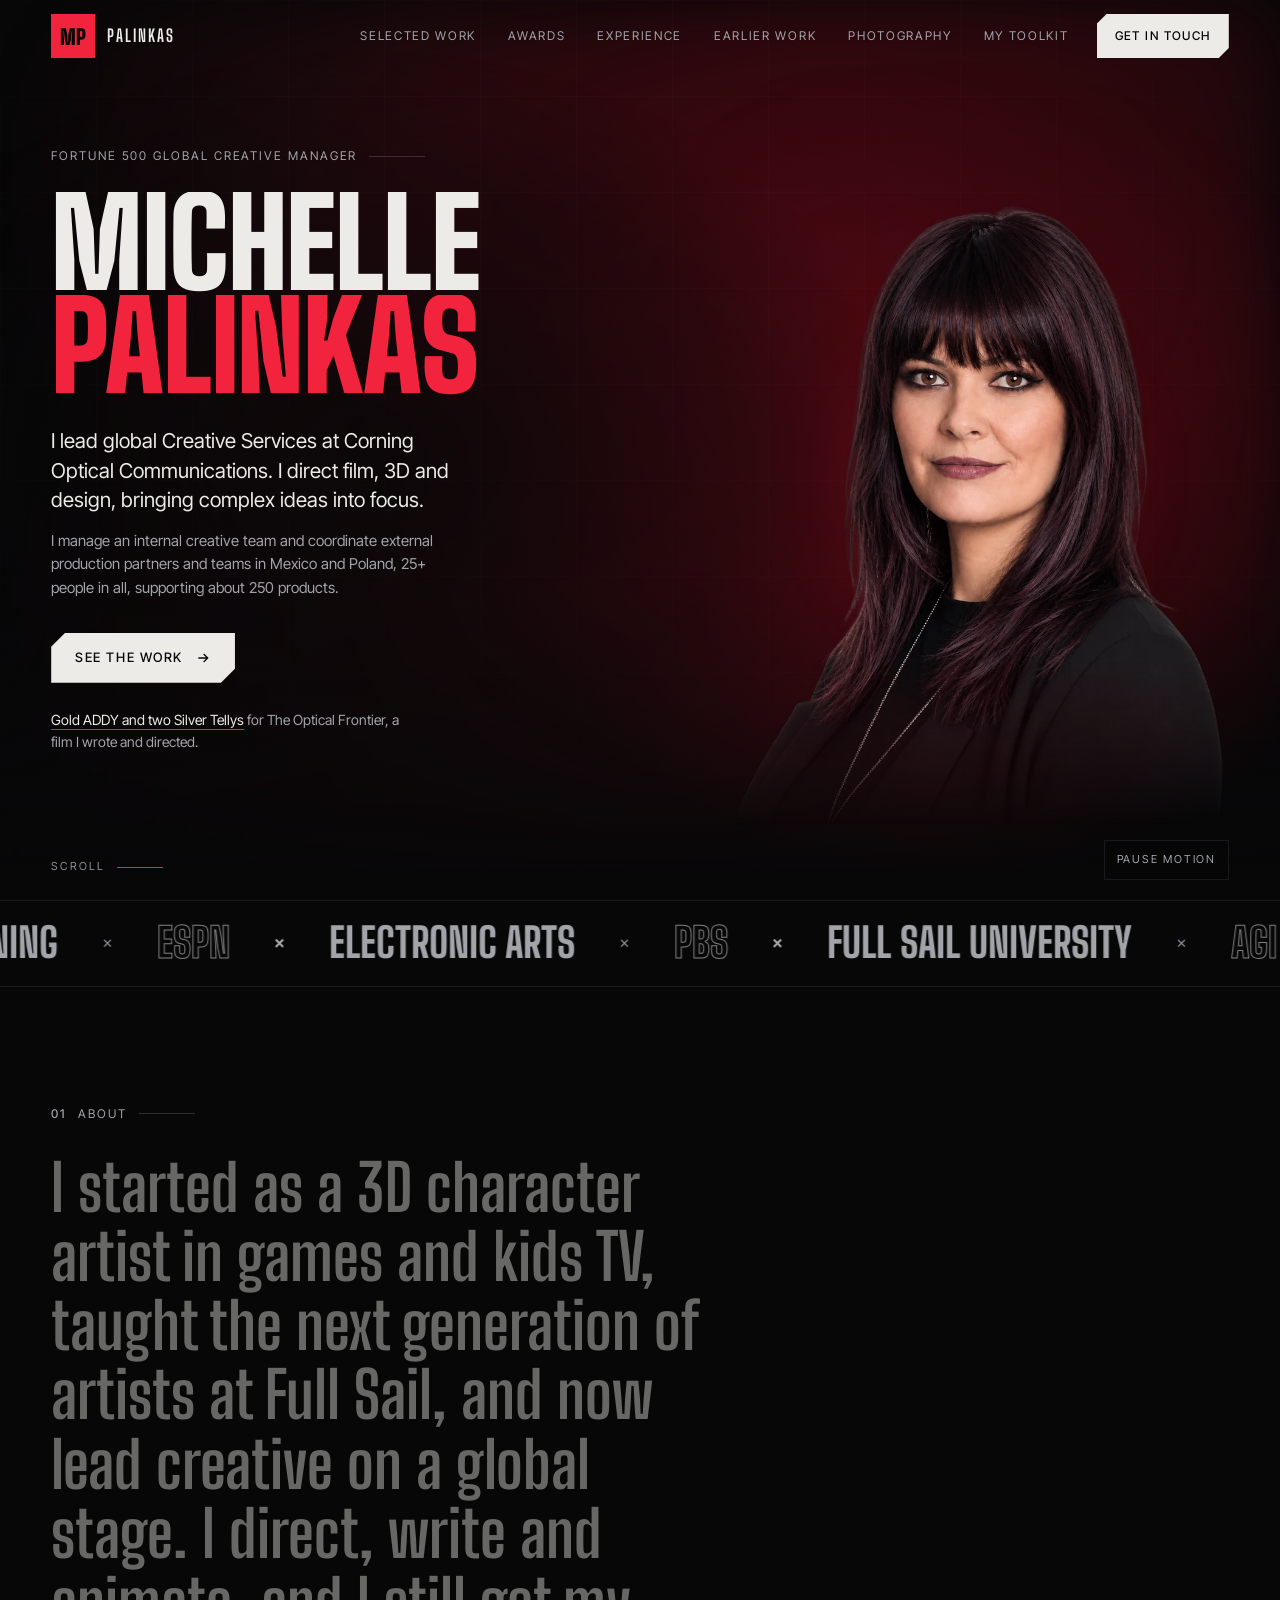
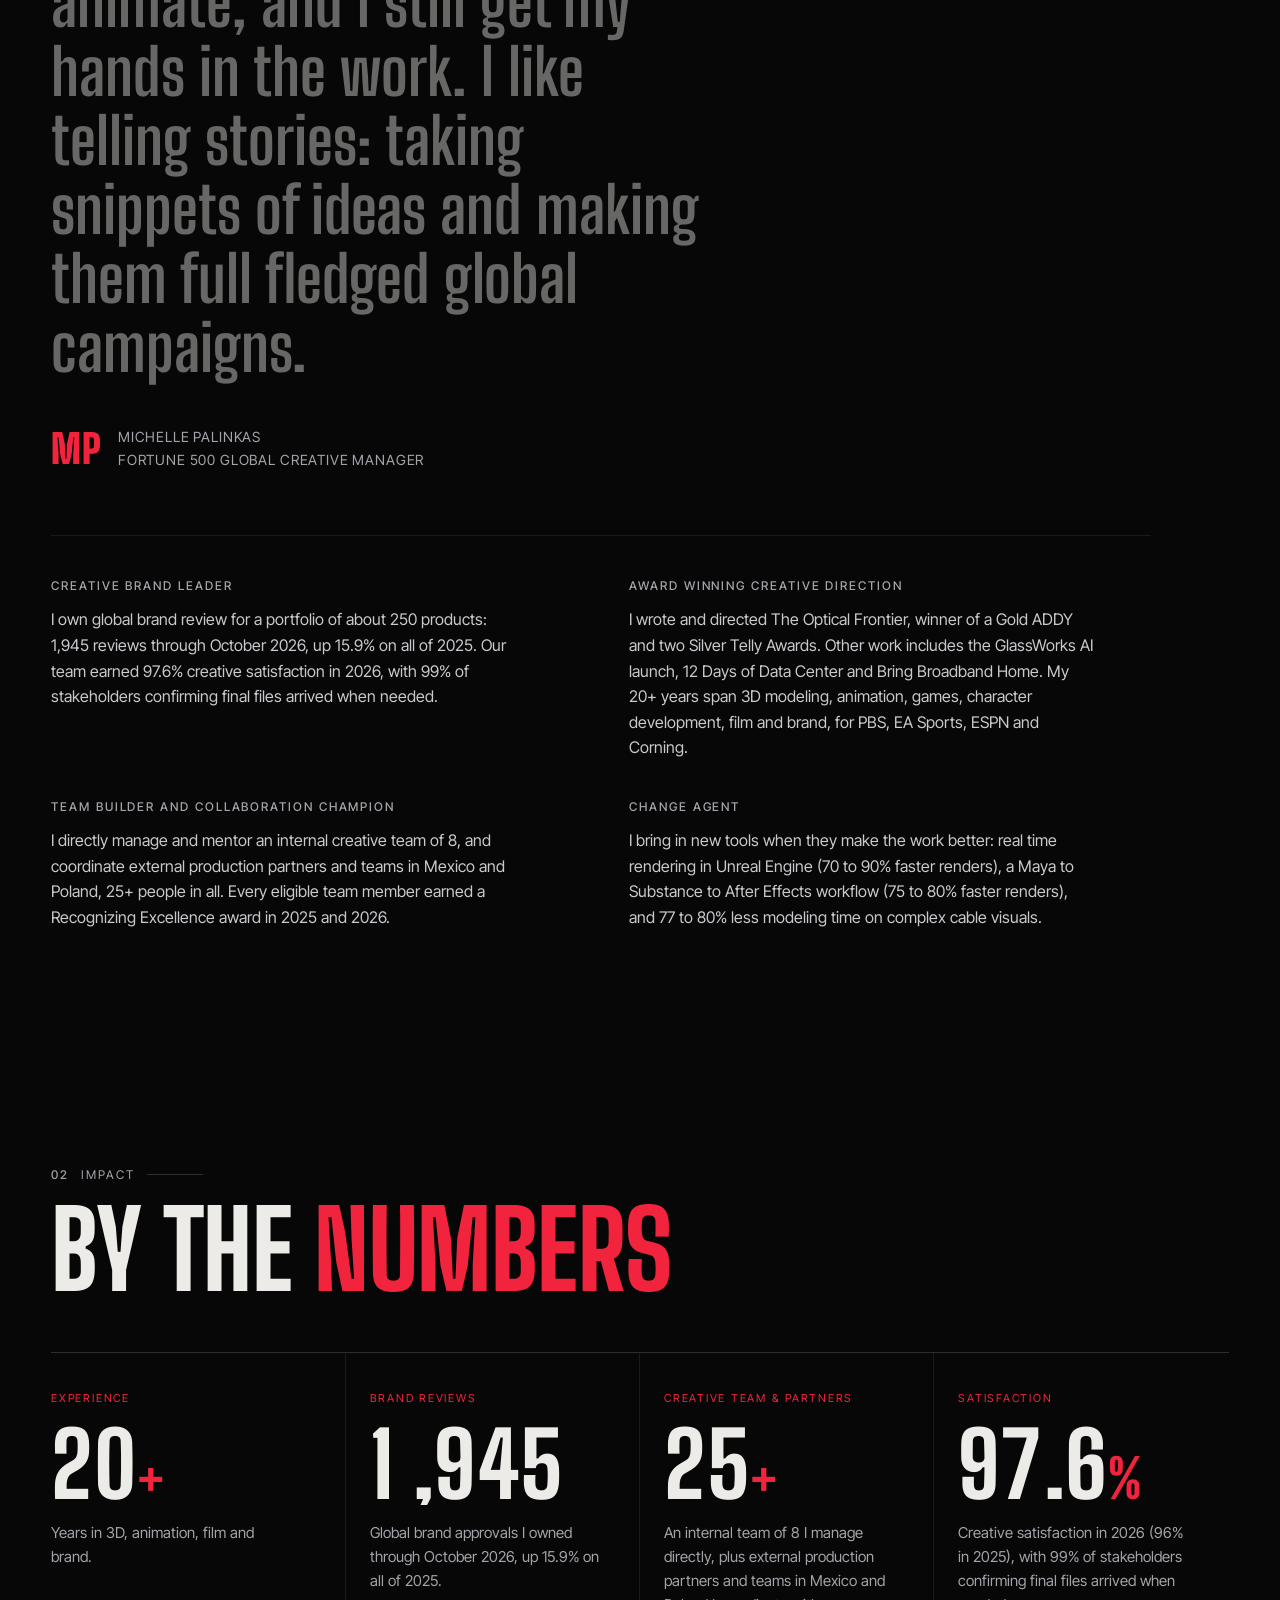
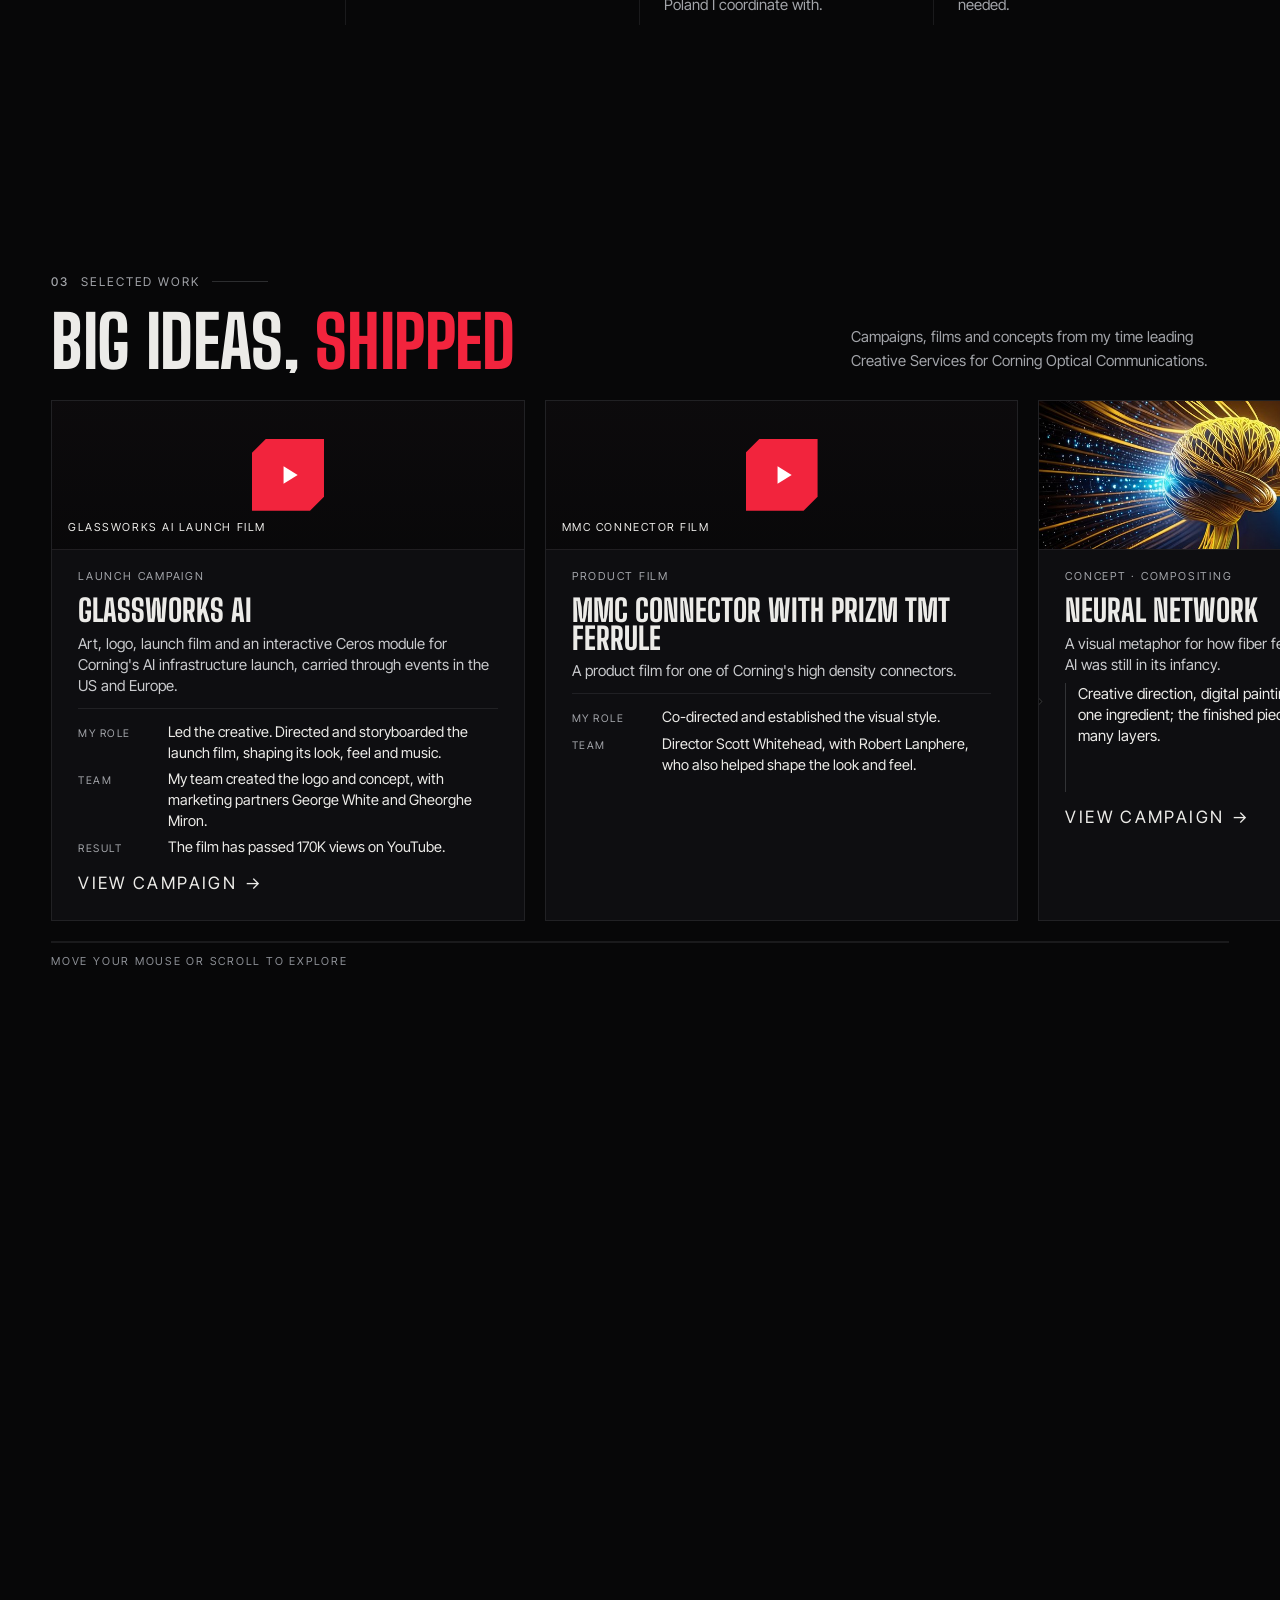
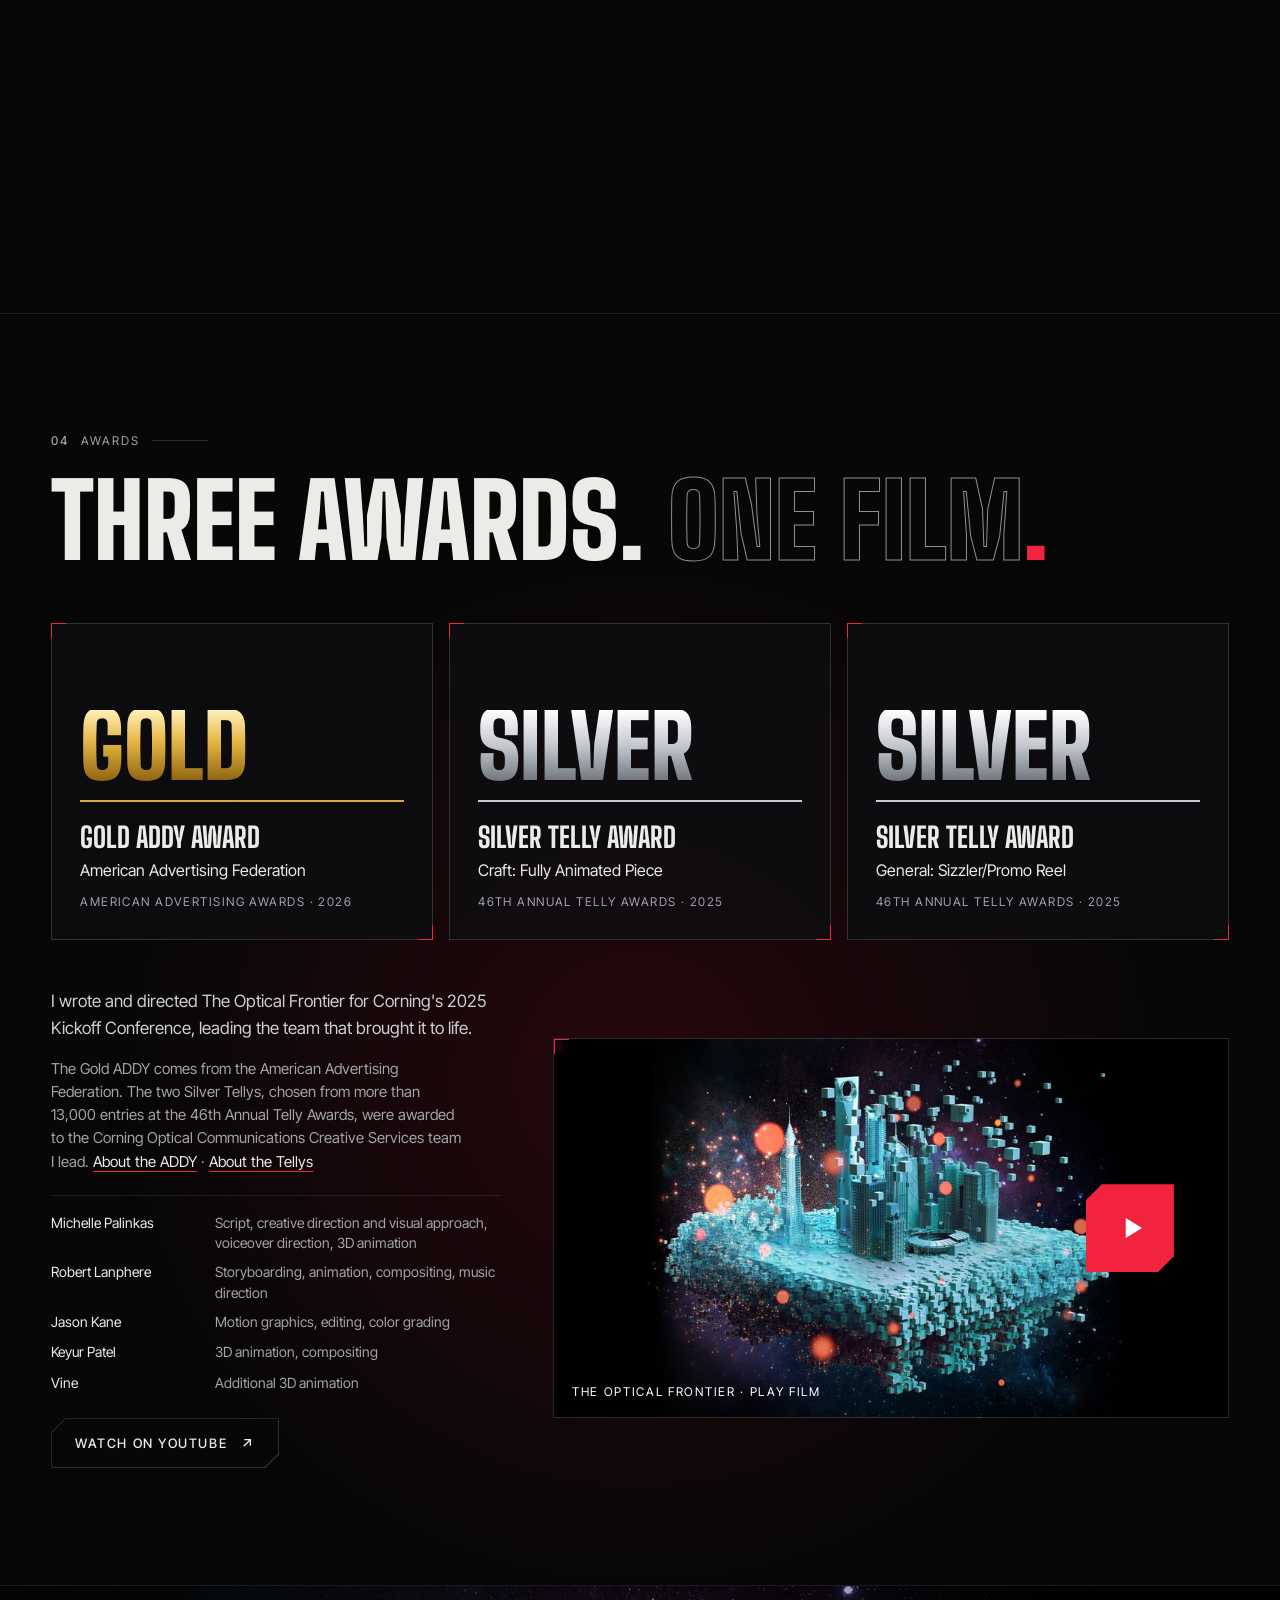
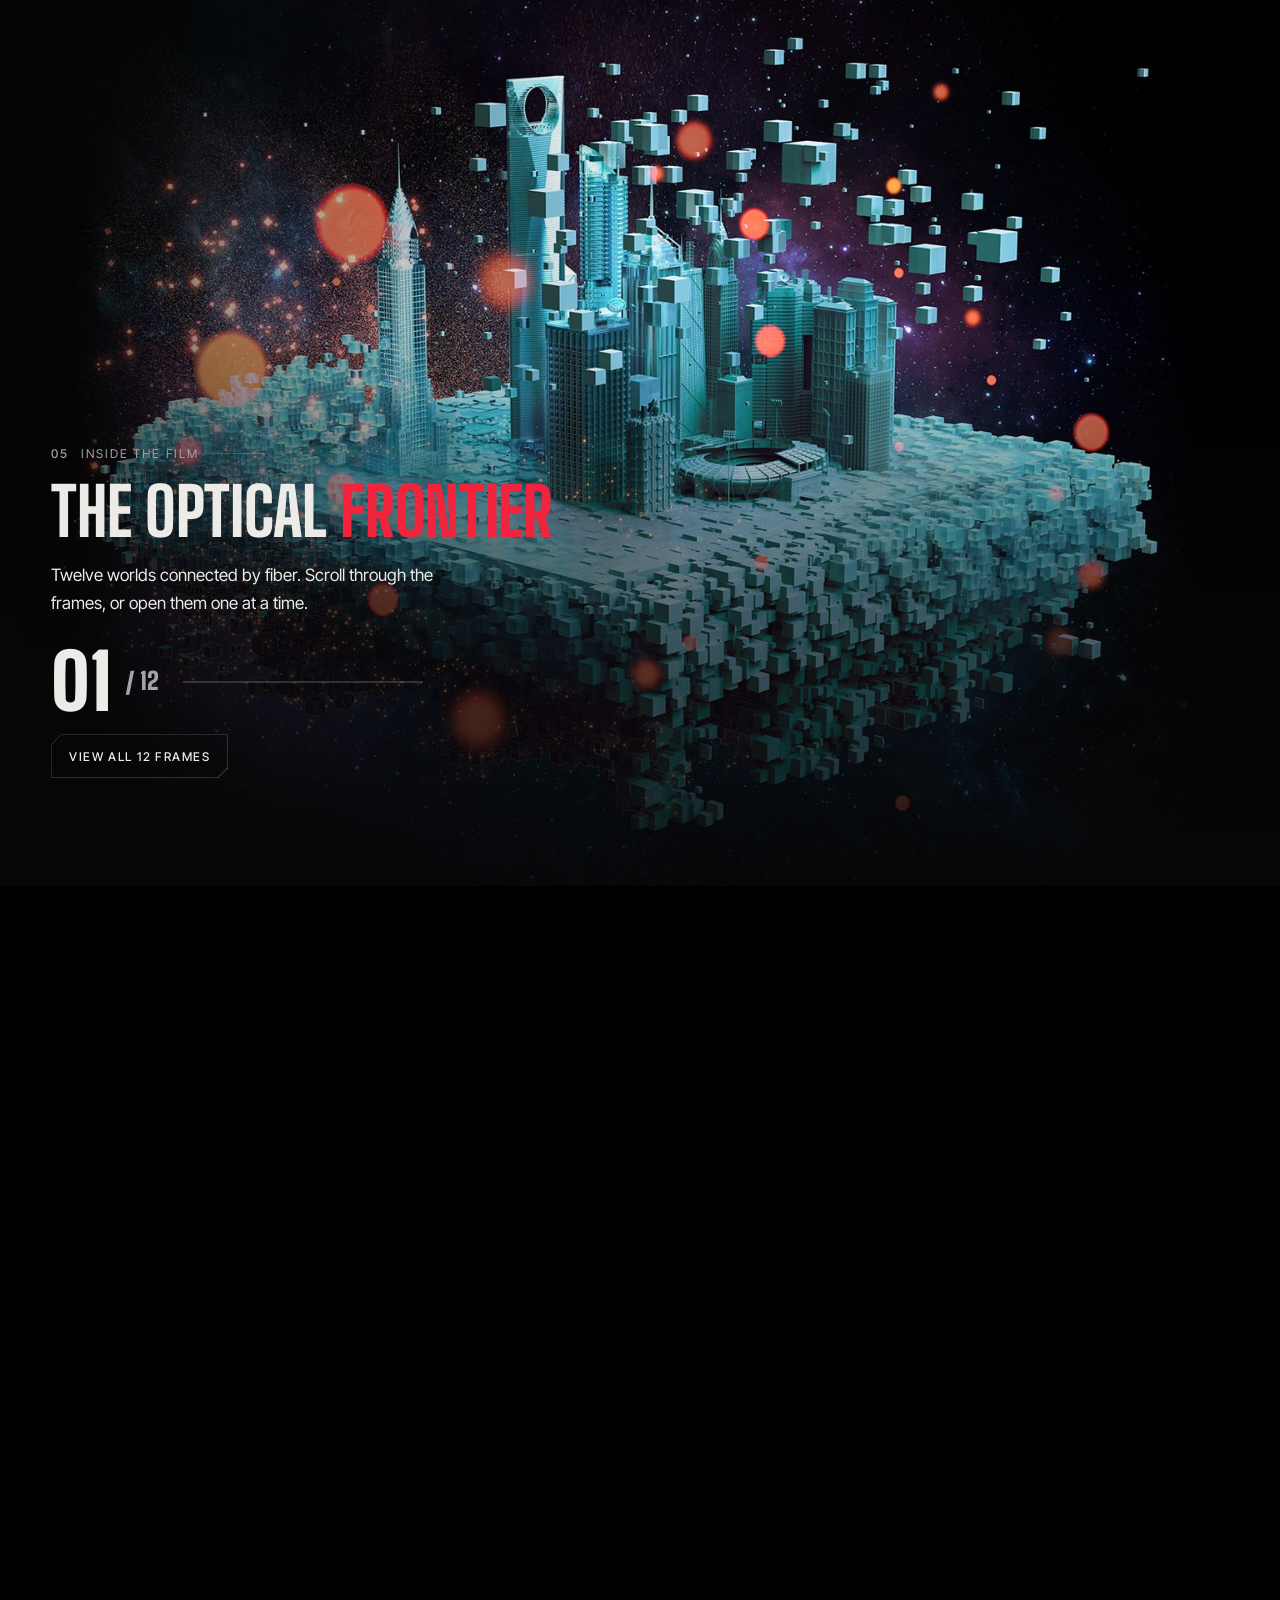
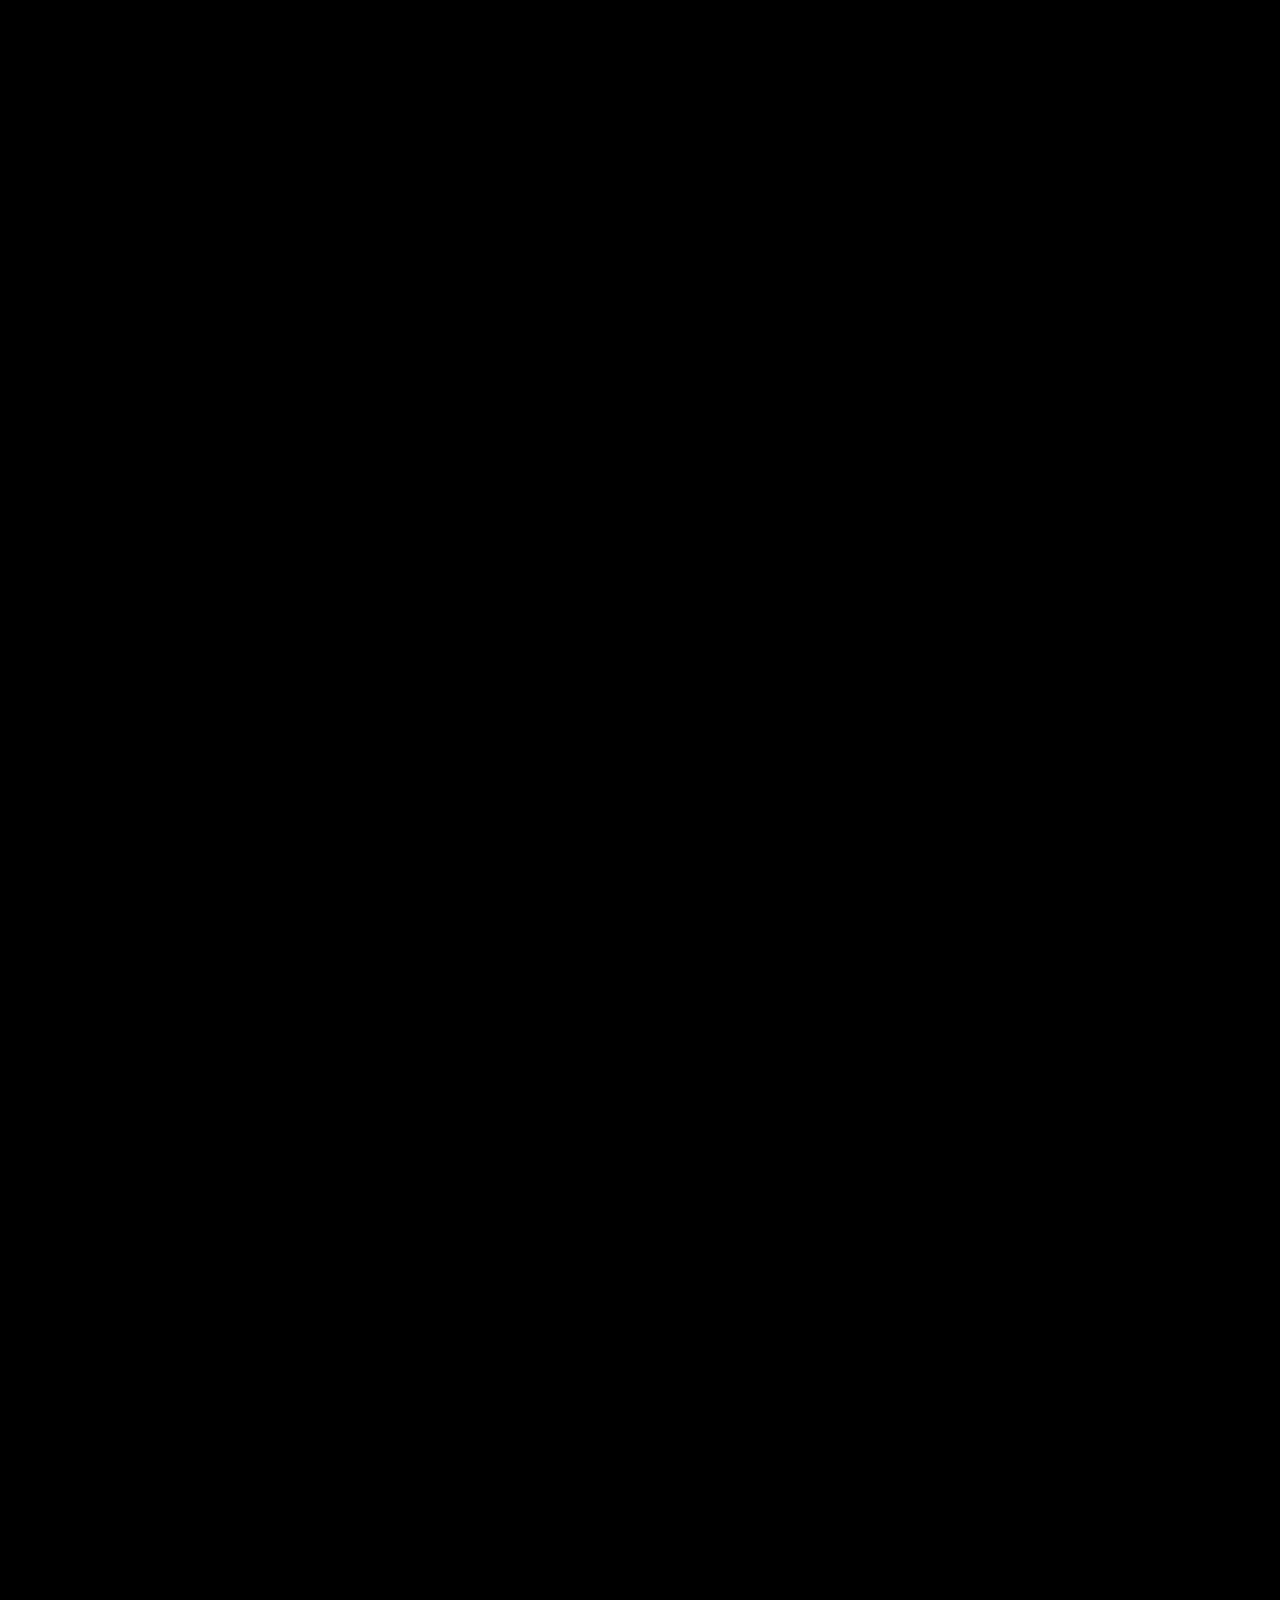
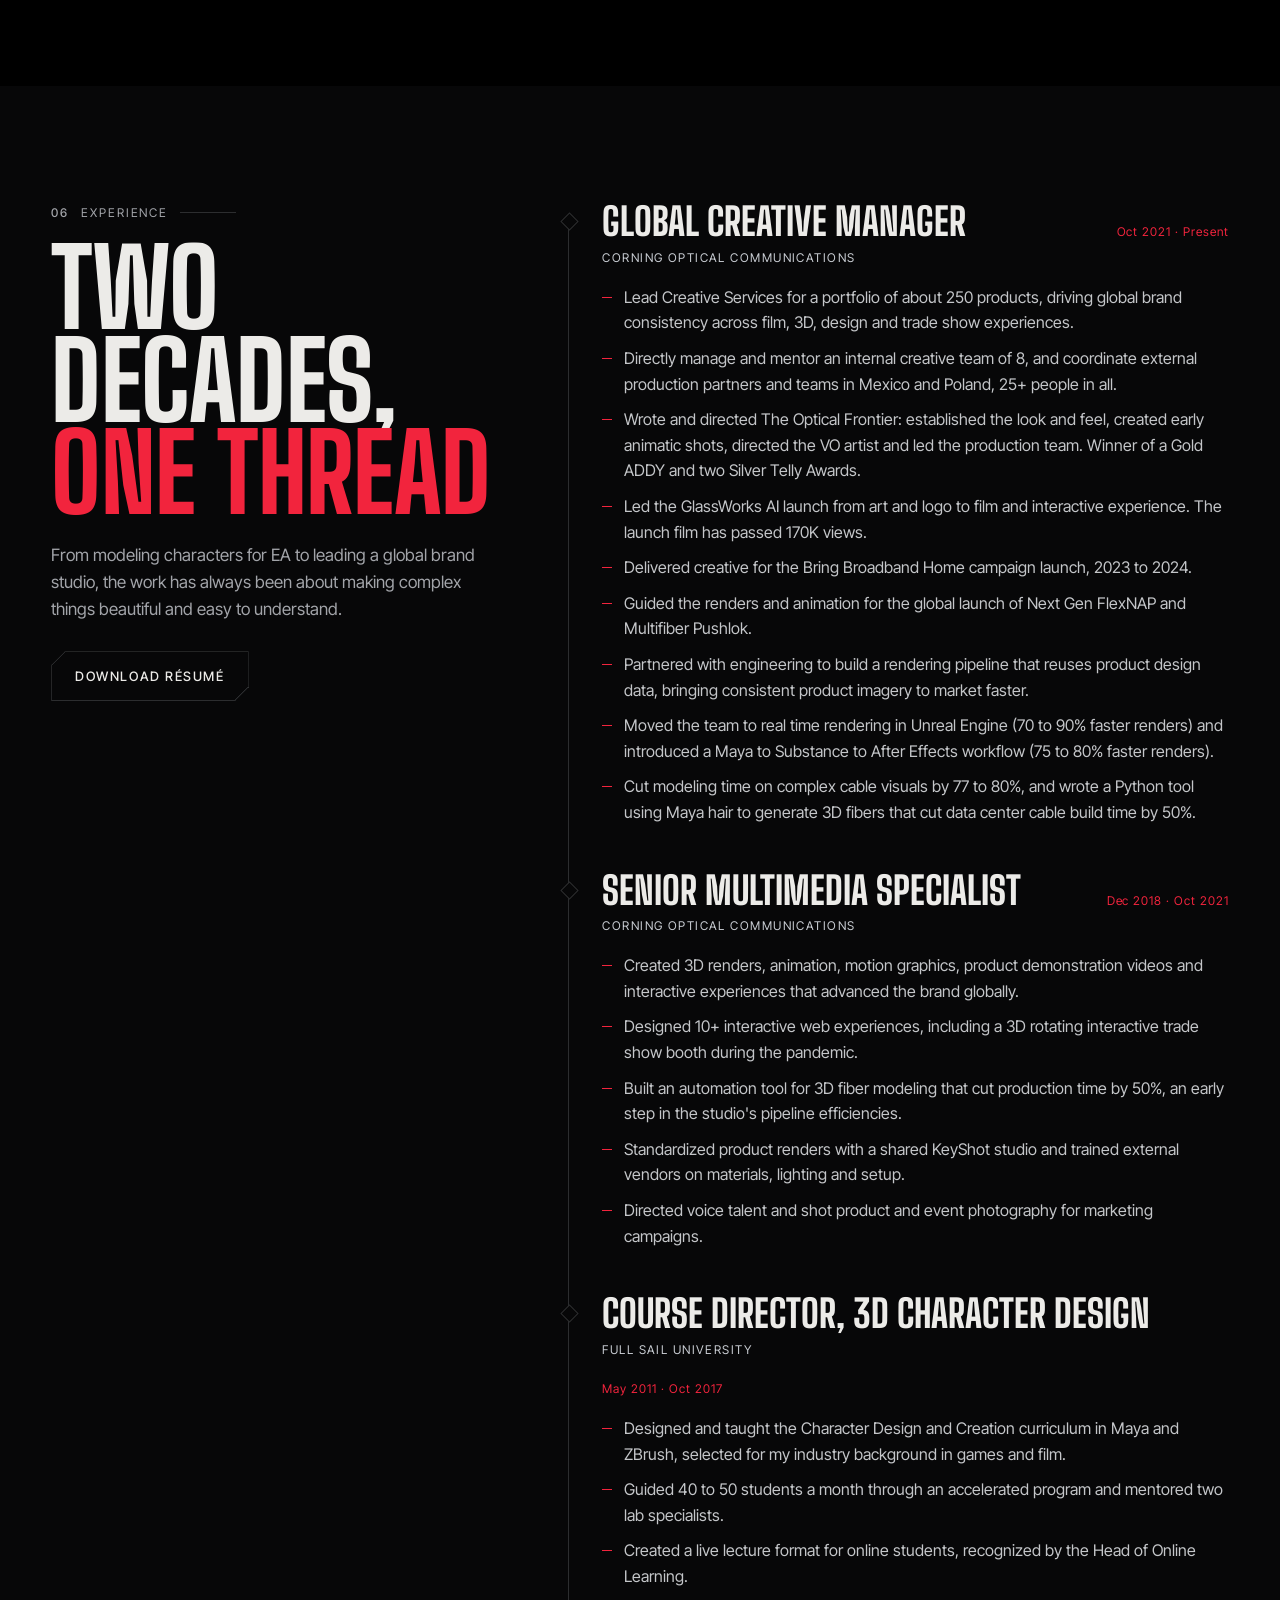
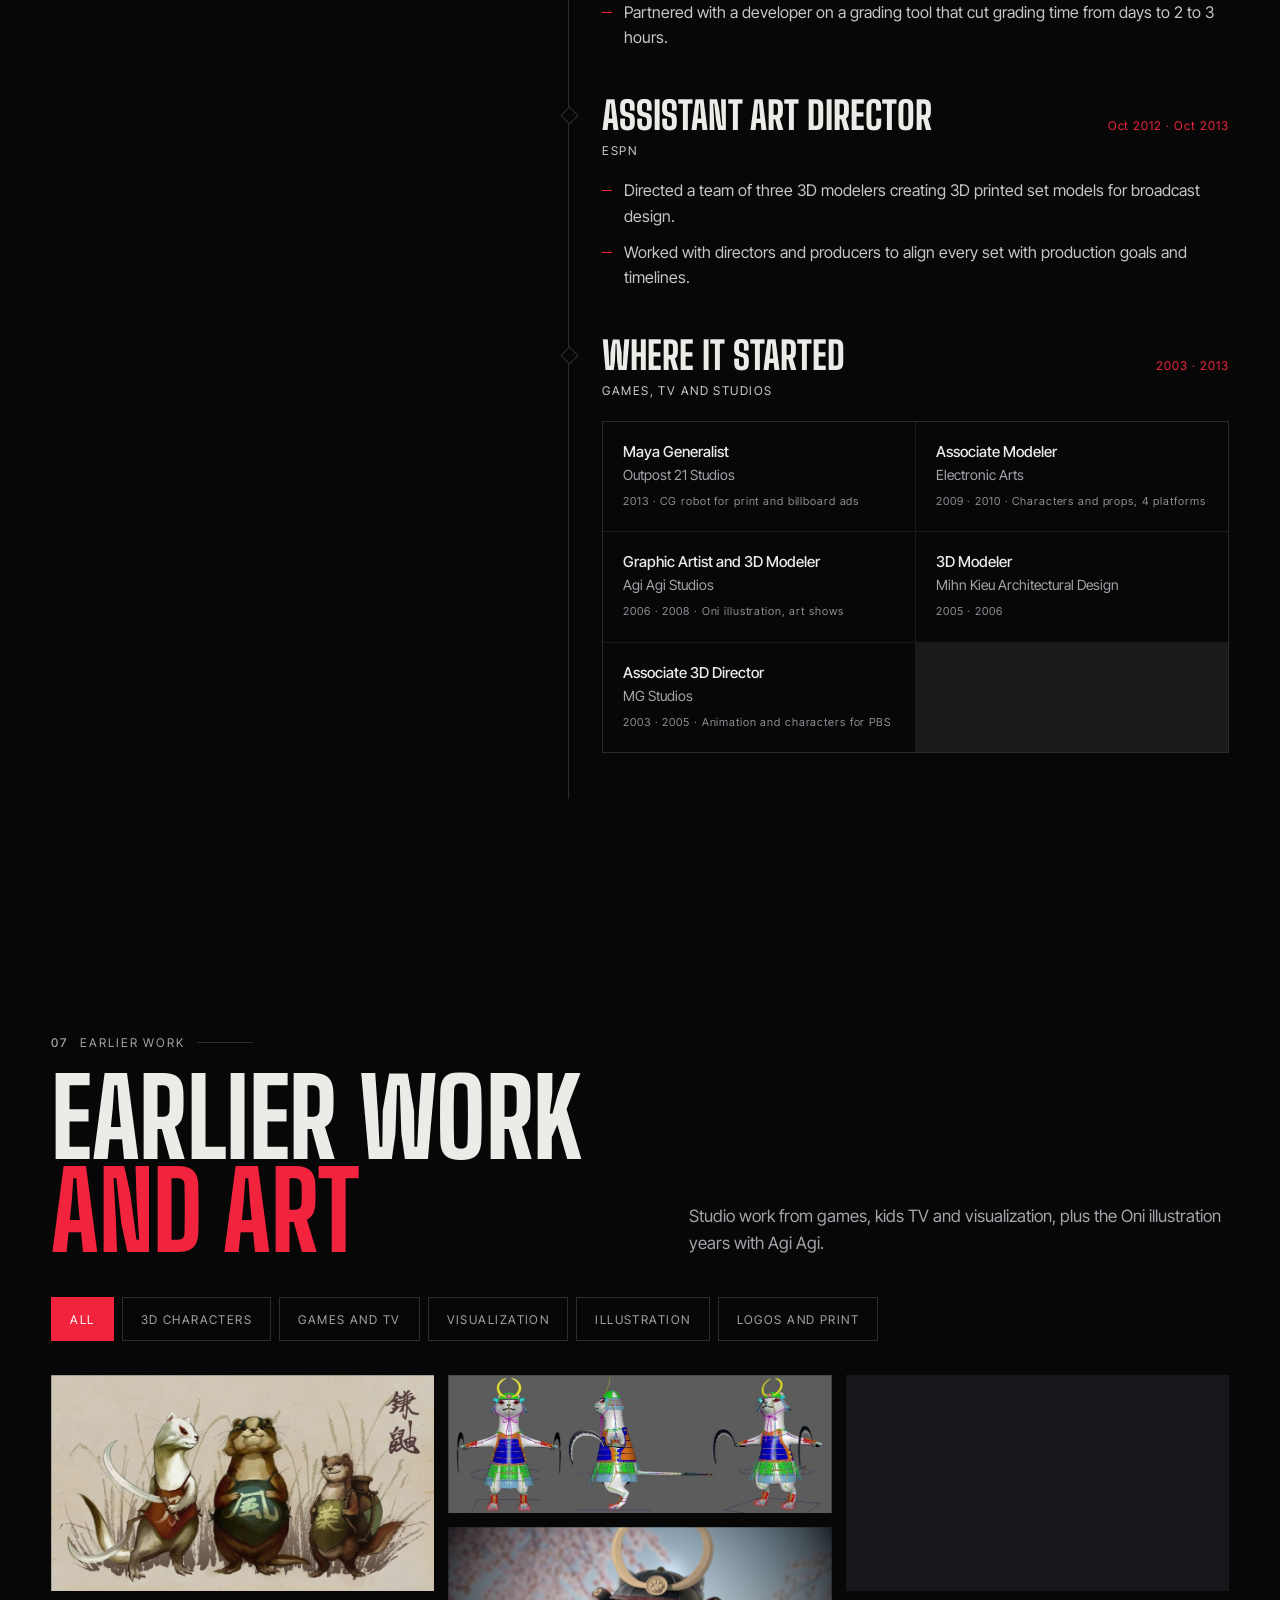
==== commit 0a223230: "Add Videos" ====
--- a/index.html
+++ b/index.html
@@ -22,7 +22,7 @@
 <link rel="preconnect" href="https://fonts.googleapis.com">
 <link rel="preconnect" href="https://fonts.gstatic.com" crossorigin>
 <link href="https://fonts.googleapis.com/css2?family=Big+Shoulders+Display:wght@500;700;800;900&family=Inter+Tight:wght@300;400;500;600&display=swap" rel="stylesheet">
-<link rel="stylesheet" href="assets/site.css?v=202611122300">
+<link rel="stylesheet" href="assets/site.css?v=202611130140">
 <script>document.documentElement.classList.add('js');setTimeout(function(){if(!window.siteReady)document.documentElement.classList.remove('js')},4000)</script>
 </head>
 <body>
@@ -33,12 +33,12 @@
     <a class="mark" href="#top" aria-label="Michelle Palinkas, home"><span class="m" aria-hidden="true">MP</span><span>Palinkas</span></a>
     <nav aria-label="Main">
       <ul id="menu">
+        <li><a href="#work">Selected work</a></li>
         <li><a href="#awards">Awards</a></li>
-        <li><a href="#work">Selected work</a></li>
         <li><a href="#experience">Experience</a></li>
+        <li><a href="#portfolio">Earlier work</a></li>
         <li><a href="#photography">Photography</a></li>
-        <li><a href="#portfolio">Earlier work</a></li>
-        <li><a href="#toolkit">Toolkit</a></li>
+        <li><a href="#toolkit">My Toolkit</a></li>
         <li><a class="btn small" href="#contact">Get in touch</a></li>
       </ul>
     </nav>
@@ -107,11 +107,108 @@
   </div>
 </section>
 
+<!-- FEATURED WORK (pins and scrolls sideways on desktop) -->
+<section class="hs" id="work" aria-labelledby="work-h">
+  <span class="anchor-alias" id="days" aria-hidden="true"></span><span class="anchor-alias" id="concepts" aria-hidden="true"></span><span class="anchor-alias" id="bbh" aria-hidden="true"></span>
+  <div class="pin">
+    <div class="wrap hs-head">
+      <div>
+        <span class="idx"><b>03</b> Selected work</span>
+        <h2 class="title" id="work-h" data-reveal>Big ideas, <em>shipped</em></h2>
+      </div>
+      <p class="lede">Campaigns, films and concepts from my time leading Creative Services for Corning Optical Communications.</p>
+    </div>
+    <div class="track" id="track">
+      <article class="card brk">
+        <div class="shot yt" data-yt-inline="EP5MHZRgfe8" style="background-image:url('https://i.ytimg.com/vi/EP5MHZRgfe8/hqdefault.jpg')"><button aria-label="Play Corning GlassWorks AI Solutions"><svg viewBox="0 0 24 24" fill="currentColor"><path d="M7 4v16l13-8z"/></svg></button><span>GlassWorks AI launch film</span></div>
+        <span class="tag">Launch campaign</span>
+        <h3>GlassWorks AI</h3>
+        <p>Art, logo, launch film and an interactive Ceros module for Corning's AI infrastructure launch, carried through events in the US and Europe.</p>
+        <dl class="credit"><div><dt>My role</dt><dd>Led the creative. Directed and storyboarded the launch film, shaping its look, feel and music.</dd></div><div><dt>Team</dt><dd>My team created the logo and concept, with marketing partners George White and Gheorghe Miron.</dd></div><div><dt>Result</dt><dd>The film has passed 170K views on YouTube.</dd></div></dl><button type="button" class="card-link cm-open" data-campaign="gw">View campaign</button>
+      </article>
+
+      <article class="card brk ">
+        <div class="shot yt" data-yt-inline="9toIT2-YB8g" style="background-image:url('https://i.ytimg.com/vi/9toIT2-YB8g/hqdefault.jpg')"><button aria-label="Play MMC Connector with PRIZM TMT Ferrule"><svg viewBox="0 0 24 24" fill="currentColor"><path d="M7 4v16l13-8z"/></svg></button><span>MMC Connector film</span></div>
+        <span class="tag">Product film</span>
+        <h3>MMC Connector with PRIZM TMT Ferrule</h3>
+        <p>A product film for one of Corning's high density connectors.</p>
+        <dl class="credit"><div><dt>My role</dt><dd>Co-directed and established the visual style.</dd></div><div><dt>Team</dt><dd>Director Scott Whitehead, with Robert Lanphere, who also helped shape the look and feel.</dd></div></dl>
+      </article>
+
+      <article class="card brk ">
+        <div class="shot cm-open" data-campaign="nn" role="button" tabindex="0" aria-label="Open the Neural Network gallery"><img src="assets/corning/nn-brain-sm.jpg" alt="A glowing brain wired with fiber strands" loading="lazy"><span class="cm-chip" aria-hidden="true">11 images</span></div>
+        <span class="tag">Concept · Compositing</span>
+        <h3>Neural Network</h3>
+        <p>A visual metaphor for how fiber feeds AI, made when generative AI was still in its infancy.</p>
+        <p class="role">Creative direction, digital painting and compositing. AI was one ingredient; the finished pieces were built by hand across many layers.</p><button type="button" class="card-link cm-open" data-campaign="nn">View campaign</button>
+      </article>
+
+      <article class="card brk ">
+        <div class="shot cm-open" data-campaign="edge" role="button" tabindex="0" aria-label="Open the Edge Revolution gallery"><img src="assets/corning/edge-ren9938-sm.jpg" width="600" height="400" style="aspect-ratio:600/400" alt="A Corning EDGE housing under a single pool of light, the base render for the new look" loading="lazy"><span class="cm-chip" aria-hidden="true">10 images</span></div>
+        <span class="tag">Visual direction</span>
+        <h3>Edge Revolution</h3>
+        <p>A fresh visual direction for Corning's EDGE product line.</p>
+        <dl class="credit"><div><dt>My role</dt><dd>Created the new look with Gheorghe Miron and George White.</dd></div><div><dt>Extended</dt><dd>Robert Lanphere carried it across 48 more renders from my working files.</dd></div></dl><button type="button" class="card-link cm-open" data-campaign="edge">View campaign</button>
+      </article>
+
+      <article class="card brk ">
+        <div class="shot cm-open" data-campaign="bbh" role="button" tabindex="0" aria-label="Open the Bring Broadband Home gallery"><img src="assets/corning/bbh-schooling-sm.jpg" alt="A boy doing schoolwork online at the kitchen table" loading="lazy"><span class="cm-chip" aria-hidden="true">8 images · 5 films</span></div>
+        <span class="tag">Campaign · Compositing</span>
+        <h3>Bring Broadband Home</h3>
+        <p>A 2023 to 2024 campaign showing what broadband makes possible for real families, students and patients.</p>
+        <p class="role">Original concept and hero imagery, with about 35 layers of hand painting and compositing. Trained the Heard Creative team to extend the series. Branded and directed five films with external vendors.</p><button type="button" class="card-link cm-open" data-campaign="bbh">View campaign</button>
+      </article>
+
+      <article class="card brk ">
+        <div class="shot cm-open" data-campaign="days" role="button" tabindex="0" aria-label="Open the 12 Days of Data Center gallery"><img src="assets/corning/days25-07-sm.jpg" width="900" height="600" style="aspect-ratio:900/600" alt="Reindeer delivering boxes over a snowy village, from 12 Days of Data Center" loading="lazy"><span class="cm-chip" aria-hidden="true">24 images · 12 videos</span></div>
+        <span class="tag">Annual campaign</span>
+        <h3>12 Days of Data Center</h3>
+        <p>A holiday series that turns data center products into twelve days of story. In 2025 we gave it a claymation look inspired by Rankin/Bass.</p>
+        <dl class="credit"><div><dt>My role</dt><dd>Directed the team every year.</dd></div><div><dt>Hands on</dt><dd>Created more than half of the 2025 imagery.</dd></div><div><dt>2024 Execution</dt><dd>Bob Lanphere.</dd></div><div><dt>Team</dt><dd>Michael Toscano and Robert Lanphere, with George White and Gheorghe Miron.</dd></div></dl><button type="button" class="card-link cm-open" data-campaign="days">View campaign</button>
+      </article>
+
+      <article class="card brk ">
+        <div class="shot yt" data-yt-inline="rlThBLVcFhI" style="background-image:url('https://i.ytimg.com/vi/rlThBLVcFhI/hqdefault.jpg')"><button aria-label="Play Corning FiberVision"><svg viewBox="0 0 24 24" fill="currentColor"><path d="M7 4v16l13-8z"/></svg></button><span>FiberVision launch film</span></div>
+        <span class="tag">Product launch film</span>
+        <h3>FiberVision</h3>
+        <p>Power and bandwidth where you need it: security and smart building connectivity, made easy to understand.</p>
+        <dl class="credit"><div><dt>My role</dt><dd>Originated the idea and directed the video.</dd></div><div><dt>Video</dt><dd>Robert Lanphere.</dd></div><div><dt>Design</dt><dd>Michael Toscano and me.</dd></div></dl><button type="button" class="card-link cm-open" data-campaign="fv">View campaign</button>
+      </article>
+
+      <article class="card brk ">
+        <div class="shot yt" data-yt-inline="8B6jVel06DQ" style="background-image:url('https://i.ytimg.com/vi/8B6jVel06DQ/hqdefault.jpg')"><button aria-label="Play MiniXtend Ribbon Cable-200 Flow"><svg viewBox="0 0 24 24" fill="currentColor"><path d="M7 4v16l13-8z"/></svg></button><span>MiniXtend Flow launch film</span></div>
+        <span class="tag">Product launch campaign</span>
+        <h3>MiniXtend Flow</h3>
+        <p>Launch film for Corning's MiniXtend Ribbon Cable-200 Flow.</p>
+        <dl class="credit"><div><dt>Creative direction</dt><dd>Michelle Palinkas</dd></div><div><dt>Execution</dt><dd>Bob Lanphere</dd></div></dl>
+      </article>
+
+      <article class="card brk ">
+        <div class="shot yt" data-yt-inline="-CRTXYdKDdk" style="background-image:url('https://i.ytimg.com/vi/-CRTXYdKDdk/hqdefault.jpg')"><button aria-label="Play FlexNAP Process"><svg viewBox="0 0 24 24" fill="currentColor"><path d="M7 4v16l13-8z"/></svg></button><span>FlexNAP Process</span></div>
+        <span class="tag">Technical film</span>
+        <h3>FlexNAP Process</h3>
+        <p>A step by step look at how FlexNAP systems are built, drawn with engineering level accuracy.</p>
+        <p class="role">Developed the production process, directed, and checked every drawing for technical and brand accuracy.</p>
+      </article>
+
+      <article class="card brk ">
+        <div class="shot cm-open" data-campaign="ts" role="button" tabindex="0" aria-label="Open the Fiber Connect 2025 gallery"><img src="assets/work/booth-card.jpg" width="900" height="600" style="aspect-ratio:900/600" alt="Corning's Fiber Connect 2025 booth with Outside Plant and Inside Plant walls" loading="lazy"><span class="cm-chip" aria-hidden="true">8 images</span></div>
+        <span class="tag">Trade show environment</span>
+        <h3>Fiber Connect 2025</h3>
+        <p>A trade show booth taken from first concept to show floor on a rapid turnaround.</p>
+        <p class="role">Spearheaded the booth and presented the concepts. Created all hero images with 3D rendering and compositing for the designers to apply.</p><button type="button" class="card-link cm-open" data-campaign="ts">View campaign</button>
+      </article>
+
+    </div>
+    <div class="wrap"><div class="progress" aria-hidden="true"><i id="hsBar"></i></div><p class="hs-hint">Move your mouse or scroll to explore</p></div>
+  </div>
+</section>
+
 <!-- AWARDS -->
 <span class="anchor-alias" id="recognition" aria-hidden="true"></span>
 <section class="awards-sec sec" id="awards" aria-labelledby="aw-h">
   <div class="wrap">
-    <span class="idx"><b>03</b> Awards</span>
+    <span class="idx"><b>04</b> Awards</span>
     <h2 class="sr" id="aw-h" style="position:absolute;width:1px;height:1px;overflow:hidden;clip:rect(0 0 0 0)">Three awards. One film.</h2>
     <div class="aw-head" aria-hidden="true"><span>Three awards.</span> <span class="o">One film<em>.</em></span></div>
     <div class="awards3">
@@ -143,7 +240,7 @@
     <div class="frame-stack" aria-hidden="true"><img src="assets/corning/tof-city.jpg" alt="The Optical Frontier, frame 1 of 12" loading="lazy" decoding="async" class=on><img src="assets/corning/tof-car.jpg" alt="The Optical Frontier, frame 2 of 12" loading="lazy" decoding="async"><img src="assets/corning/tof-cpu.jpg" alt="The Optical Frontier, frame 3 of 12" loading="lazy" decoding="async"><img src="assets/corning/tof-datacenter.jpg" alt="The Optical Frontier, frame 4 of 12" loading="lazy" decoding="async"><img src="assets/corning/tof-dna.jpg" alt="The Optical Frontier, frame 5 of 12" loading="lazy" decoding="async"><img src="assets/corning/tof-house.jpg" alt="The Optical Frontier, frame 6 of 12" loading="lazy" decoding="async"><img src="assets/corning/tof-neighborhood.jpg" alt="The Optical Frontier, frame 7 of 12" loading="lazy" decoding="async"><img src="assets/corning/tof-laptop.jpg" alt="The Optical Frontier, frame 8 of 12" loading="lazy" decoding="async"><img src="assets/corning/tof-ipad.jpg" alt="The Optical Frontier, frame 9 of 12" loading="lazy" decoding="async"><img src="assets/corning/tof-iphone.jpg" alt="The Optical Frontier, frame 10 of 12" loading="lazy" decoding="async"><img src="assets/corning/tof-stadium.jpg" alt="The Optical Frontier, frame 11 of 12" loading="lazy" decoding="async"><img src="assets/corning/tof-switches.jpg" alt="The Optical Frontier, frame 12 of 12" loading="lazy" decoding="async"></div>
     <div class="frame-shade" aria-hidden="true"></div>
     <div class="wrap frame-copy">
-      <span class="idx"><b>04</b> Inside the film</span>
+      <span class="idx"><b>05</b> Inside the film</span>
       <h2 class="title" id="fr-h">The Optical <em>Frontier</em></h2>
       <p class="lede">Twelve worlds connected by fiber. Scroll through the frames, or open them one at a time.</p>
       <div class="frame-meta"><span class="count" id="frCount">01</span><span class="slash">/ 12</span><div class="frame-bar"><i id="frBar"></i></div></div>
@@ -151,104 +248,6 @@
     </div>
   </div>
 </section>
-
-<!-- FEATURED WORK (pins and scrolls sideways on desktop) -->
-<section class="hs" id="work" aria-labelledby="work-h">
-  <span class="anchor-alias" id="days" aria-hidden="true"></span><span class="anchor-alias" id="concepts" aria-hidden="true"></span><span class="anchor-alias" id="bbh" aria-hidden="true"></span>
-  <div class="pin">
-    <div class="wrap hs-head">
-      <div>
-        <span class="idx"><b>05</b> Selected work at Corning</span>
-        <h2 class="title" id="work-h" data-reveal>Big ideas, <em>shipped</em></h2>
-      </div>
-      <p class="lede">Campaigns, films and concepts from my time leading Creative Services for Corning Optical Communications.</p>
-    </div>
-    <div class="track" id="track">
-      <article class="card brk">
-        <div class="shot yt" data-yt-inline="EP5MHZRgfe8" style="background-image:url('https://i.ytimg.com/vi/EP5MHZRgfe8/hqdefault.jpg')"><button aria-label="Play Corning GlassWorks AI Solutions"><svg viewBox="0 0 24 24" fill="currentColor"><path d="M7 4v16l13-8z"/></svg></button><span>GlassWorks AI launch film</span></div>
-        <span class="tag">Launch campaign</span>
-        <h3>GlassWorks AI</h3>
-        <p>Art, logo, launch film and an interactive Ceros module for Corning's AI infrastructure launch, carried through events in the US and Europe.</p>
-        <dl class="credit"><div><dt>My role</dt><dd>Led the creative. Directed and storyboarded the launch film, shaping its look, feel and music.</dd></div><div><dt>Team</dt><dd>My team created the logo and concept, with marketing partners George White and Gheorghe Miron.</dd></div><div><dt>Result</dt><dd>The film has passed 170K views on YouTube.</dd></div></dl><button type="button" class="card-link cm-open" data-campaign="gw">View campaign</button>
-      </article>
-
-      <article class="card brk ">
-        <div class="shot yt" data-yt-inline="9toIT2-YB8g" style="background-image:url('https://i.ytimg.com/vi/9toIT2-YB8g/hqdefault.jpg')"><button aria-label="Play MMC Connector with PRIZM TMT Ferrule"><svg viewBox="0 0 24 24" fill="currentColor"><path d="M7 4v16l13-8z"/></svg></button><span>MMC Connector film</span></div>
-        <span class="tag">Product film</span>
-        <h3>MMC Connector with PRIZM TMT Ferrule</h3>
-        <p>A product film for one of Corning's high density connectors.</p>
-        <dl class="credit"><div><dt>My role</dt><dd>Co-directed and established the visual style.</dd></div><div><dt>Team</dt><dd>Director Scott Whitehead, with Robert Lanphere, who also helped shape the look and feel.</dd></div></dl>
-      </article>
-
-      <article class="card brk ">
-        <div class="shot cm-open" data-campaign="nn" role="button" tabindex="0" aria-label="Open the Neural Network gallery"><img src="assets/corning/nn-brain-sm.jpg" alt="A glowing brain wired with fiber strands" loading="lazy"><span class="cm-chip" aria-hidden="true">13 images</span></div>
-        <span class="tag">Concept · Compositing</span>
-        <h3>Neural Network</h3>
-        <p>A visual metaphor for how fiber feeds AI, created when AI was still in its infancy.</p>
-        <p class="role">Original concept for the brain, built from nearly 50 hand painted layers.</p><button type="button" class="card-link cm-open" data-campaign="nn">View campaign</button>
-      </article>
-
-      <article class="card brk ">
-        <div class="shot cm-open" data-campaign="edge" role="button" tabindex="0" aria-label="Open the Edge Revolution gallery"><img src="assets/corning/edge-ren9938-sm.jpg" width="600" height="400" style="aspect-ratio:600/400" alt="A Corning EDGE housing under a single pool of light, the base render for the new look" loading="lazy"><span class="cm-chip" aria-hidden="true">10 images</span></div>
-        <span class="tag">Visual direction</span>
-        <h3>Edge Revolution</h3>
-        <p>A fresh visual direction for Corning's EDGE product line.</p>
-        <dl class="credit"><div><dt>My role</dt><dd>Created the new look with Gheorghe Miron and George White.</dd></div><div><dt>Extended</dt><dd>Robert Lanphere carried it across 48 more renders from my working files.</dd></div></dl><button type="button" class="card-link cm-open" data-campaign="edge">View campaign</button>
-      </article>
-
-      <article class="card brk ">
-        <div class="shot cm-open" data-campaign="bbh" role="button" tabindex="0" aria-label="Open the Bring Broadband Home gallery"><img src="assets/corning/bbh-schooling-sm.jpg" alt="A boy doing schoolwork online at the kitchen table" loading="lazy"><span class="cm-chip" aria-hidden="true">4 images · 5 films</span></div>
-        <span class="tag">Campaign · Compositing</span>
-        <h3>Bring Broadband Home</h3>
-        <p>A 2023 to 2024 campaign showing what broadband makes possible for real families, students and patients.</p>
-        <p class="role">Original concept and hero imagery, with about 35 layers of hand painting and compositing. Trained the Heard Creative team to extend the series. Branded and directed five films with external vendors.</p><button type="button" class="card-link cm-open" data-campaign="bbh">View campaign</button>
-      </article>
-
-      <article class="card brk ">
-        <div class="shot cm-open" data-campaign="days" role="button" tabindex="0" aria-label="Open the 12 Days of Data Center gallery"><img src="assets/corning/days25-07-sm.jpg" width="900" height="600" style="aspect-ratio:900/600" alt="Reindeer delivering boxes over a snowy village, from 12 Days of Data Center" loading="lazy"><span class="cm-chip" aria-hidden="true">24 images · 12 videos</span></div>
-        <span class="tag">Annual campaign</span>
-        <h3>12 Days of Data Center</h3>
-        <p>A holiday series that turns data center products into twelve days of story. In 2025 we gave it a claymation look inspired by Rankin/Bass.</p>
-        <dl class="credit"><div><dt>My role</dt><dd>Directed the team every year.</dd></div><div><dt>Hands on</dt><dd>Created more than half of the 2025 imagery.</dd></div><div><dt>Team</dt><dd>Michael Toscano and Robert Lanphere, with George White and Gheorghe Miron.</dd></div></dl><button type="button" class="card-link cm-open" data-campaign="days">View campaign</button>
-      </article>
-
-      <article class="card brk ">
-        <div class="shot yt" data-yt-inline="rlThBLVcFhI" style="background-image:url('https://i.ytimg.com/vi/rlThBLVcFhI/hqdefault.jpg')"><button aria-label="Play Corning FiberVision"><svg viewBox="0 0 24 24" fill="currentColor"><path d="M7 4v16l13-8z"/></svg></button><span>FiberVision launch film</span></div>
-        <span class="tag">Product launch film</span>
-        <h3>FiberVision</h3>
-        <p>Power and bandwidth where you need it: security and smart building connectivity, made easy to understand.</p>
-        <dl class="credit"><div><dt>My role</dt><dd>Originated the idea and directed the video.</dd></div><div><dt>Video</dt><dd>Robert Lanphere.</dd></div><div><dt>Design</dt><dd>Michael Toscano and me.</dd></div></dl><button type="button" class="card-link cm-open" data-campaign="fv">View campaign</button>
-      </article>
-
-      <article class="card brk ">
-        <div class="shot yt" data-yt-inline="8B6jVel06DQ" style="background-image:url('https://i.ytimg.com/vi/8B6jVel06DQ/hqdefault.jpg')"><button aria-label="Play MiniXtend Ribbon Cable-200 Flow"><svg viewBox="0 0 24 24" fill="currentColor"><path d="M7 4v16l13-8z"/></svg></button><span>MiniXtend Flow launch film</span></div>
-        <span class="tag">Product launch campaign</span>
-        <h3>MiniXtend Flow</h3>
-        <p>Launch film for Corning's MiniXtend Ribbon Cable-200 Flow.</p>
-        <p class="role">My campaign.</p>
-      </article>
-
-      <article class="card brk ">
-        <div class="shot yt" data-yt-inline="-CRTXYdKDdk" style="background-image:url('https://i.ytimg.com/vi/-CRTXYdKDdk/hqdefault.jpg')"><button aria-label="Play FlexNAP Process"><svg viewBox="0 0 24 24" fill="currentColor"><path d="M7 4v16l13-8z"/></svg></button><span>FlexNAP Process</span></div>
-        <span class="tag">Technical film</span>
-        <h3>FlexNAP Process</h3>
-        <p>A step by step look at how FlexNAP systems are built, drawn with engineering level accuracy.</p>
-        <p class="role">Developed the production process, directed, and checked every drawing for technical and brand accuracy.</p>
-      </article>
-
-      <article class="card brk ">
-        <div class="shot cm-open" data-campaign="ts" role="button" tabindex="0" aria-label="Open the trade shows and events gallery"><img src="assets/work/booth-card.jpg" width="900" height="600" style="aspect-ratio:900/600" alt="Corning's Fiber Connect 2025 booth with Outside Plant and Inside Plant walls" loading="lazy"><span class="cm-chip" aria-hidden="true">12 images</span></div>
-        <span class="tag">Trade show environments</span>
-        <h3>Trade shows and events</h3>
-        <p>Fiber Connect 2025, from first concept to show floor on a rapid turnaround, plus GlassWorks AI in Frankfurt.</p>
-        <p class="role">Spearheaded the booth and presented the concepts. Created all hero images with 3D rendering and compositing for the designers to apply.</p><button type="button" class="card-link cm-open" data-campaign="ts">View campaign</button>
-      </article>
-
-    </div>
-    <div class="wrap"><div class="progress" aria-hidden="true"><i id="hsBar"></i></div><p class="hs-hint">Move your mouse or scroll to explore</p></div>
-  </div>
-</section>
-
 
 <!-- EXPERIENCE -->
 <section class="sec" id="experience" aria-labelledby="exp-h">
@@ -317,37 +316,12 @@
   </div>
 </section>
 
-<section class="sec" id="photography" aria-labelledby="ph-h">
+<!-- PORTFOLIO -->
+<section class="sec" id="portfolio" aria-labelledby="pf-h">
   <div class="wrap">
     <div class="hs-head">
       <div>
-        <span class="idx"><b>07</b> Photography</span>
-        <h2 class="title" id="ph-h" data-reveal>Behind<br><em>the lens</em></h2>
-      </div>
-      <p class="lede">Portraits, live music and the machines of spaceflight, shot on my own time.</p>
-    </div>
-    <div class="gallery" id="photoGallery">
-      <button class="tile" data-c="photo" data-src="portrait-mohawk" data-t="Mohawk" data-s="Candid portrait photography, used with permission." aria-label="Open Mohawk"><img src="assets/work/portrait-mohawk-sm.jpg" width="900" height="600" alt="Mohawk, candid portrait" loading="lazy" decoding="async"><span class="meta"><small>Photography</small><b>Mohawk</b></span></button>
-      <button class="tile" data-c="photo" data-src="portrait-backlit" data-t="Backlit" data-s="Candid portrait photography, used with permission." aria-label="Open Backlit"><img src="assets/work/portrait-backlit-sm.jpg" width="900" height="600" alt="Backlit, candid portrait" loading="lazy" decoding="async"><span class="meta"><small>Photography</small><b>Backlit</b></span></button>
-      <button class="tile" data-c="photo" data-src="portrait-copilots" data-t="Copilots" data-s="Candid portrait photography, used with permission." aria-label="Open Copilots"><img src="assets/work/portrait-copilots-sm.jpg" width="900" height="600" alt="Copilots, candid portrait" loading="lazy" decoding="async"><span class="meta"><small>Photography</small><b>Copilots</b></span></button>
-      <button class="tile" data-c="photo" data-src="portrait-bounce" data-t="Bounce" data-s="Candid portrait photography, used with permission." aria-label="Open Bounce"><img src="assets/work/portrait-bounce-sm.jpg" width="900" height="600" alt="Bounce, candid portrait" loading="lazy" decoding="async"><span class="meta"><small>Photography</small><b>Bounce</b></span></button>
-      <button class="tile" data-c="photo" data-src="portrait-big-wheel" data-t="Big Wheel" data-s="Candid portrait photography, used with permission." aria-label="Open Big Wheel"><img src="assets/work/portrait-big-wheel-sm.jpg" width="900" height="600" alt="Big Wheel, candid portrait" loading="lazy" decoding="async"><span class="meta"><small>Photography</small><b>Big Wheel</b></span></button>
-      <button class="tile" data-c="photo" data-src="photo-red-room" data-t="Red Room" data-s="Septicflesh, live. Concert photography." aria-label="Open Red Room"><img src="assets/work/photo-red-room-sm.jpg" width="900" height="506" alt="Red Room, Septicflesh performing live" loading="lazy" decoding="async"><span class="meta"><small>Photography</small><b>Red Room</b></span></button>
-      <button class="tile" data-c="photo" data-src="photo-saturn-v" data-t="Saturn V" data-s="The five F-1 engines of the Saturn V first stage, Kennedy Space Center." aria-label="Open Saturn V"><img src="assets/work/photo-saturn-v-sm.jpg" width="900" height="600" alt="Saturn V" loading="lazy" decoding="async"><span class="meta"><small>Photography</small><b>Saturn V</b></span></button>
-      <button class="tile" data-c="photo" data-src="photo-external-tank" data-t="External Tank" data-s="Space Shuttle external tank and boosters, from below." aria-label="Open External Tank"><img src="assets/work/photo-external-tank-sm.jpg" width="600" height="900" alt="External Tank" loading="lazy" decoding="async"><span class="meta"><small>Photography</small><b>External Tank</b></span></button>
-      <button class="tile" data-c="photo" data-src="photo-satellite" data-t="Satellite" data-s="A satellite suspended against the atrium glass." aria-label="Open Satellite"><img src="assets/work/photo-satellite-sm.jpg" width="900" height="600" alt="Satellite" loading="lazy" decoding="async"><span class="meta"><small>Photography</small><b>Satellite</b></span></button>
-      <button class="tile" data-c="photo" data-src="photo-hummingbird" data-t="Hummingbird" data-s="A hummingbird approaching the feeder, backyard wildlife." aria-label="Open Hummingbird"><img src="assets/work/photo-hummingbird-sm.jpg" width="900" height="600" alt="Hummingbird" loading="lazy" decoding="async"><span class="meta"><small>Photography</small><b>Hummingbird</b></span></button>
-    </div>
-    <p class="rights">All photographs &copy; Michelle Palinkas. I own the rights to every image here. To use one for anything, please <a href="#contact">get in touch</a>.</p>
-  </div>
-</section>
-
-<!-- PORTFOLIO -->
-<section class="sec" id="portfolio" aria-labelledby="pf-h">
-  <div class="wrap">
-    <div class="hs-head">
-      <div>
-        <span class="idx"><b>08</b> Portfolio</span>
+        <span class="idx"><b>07</b> Earlier work</span>
         <h2 class="title" id="pf-h" data-reveal>Earlier work<br><em>and art</em></h2>
       </div>
       <p class="lede">Studio work from games, kids TV and visualization, plus the Oni illustration years with Agi Agi.</p>
@@ -376,10 +350,7 @@
       <button class="tile" data-c="viz" data-src="robot-kitchen" data-t="Robot at Home" data-s="Outpost 21 Studios. A CG robot modeled, rigged, lit and composited into ads for print and billboards." aria-label="Open Robot at Home"><img src="assets/work/robot-kitchen-sm.jpg" width="900" height="600" alt="Robot at Home" loading="lazy" decoding="async"><span class="meta"><small>Visualization</small><b>Robot at Home</b></span></button>
       <button class="tile" data-c="viz" data-src="robot-deck" data-t="Robot at Home, deck" data-s="Outpost 21 Studios. A CG robot modeled, rigged, lit and composited into ads for print and billboards." aria-label="Open Robot at Home, deck"><img src="assets/work/robot-deck-sm.jpg" width="900" height="600" alt="Robot at Home, deck" loading="lazy" decoding="async"><span class="meta"><small>Visualization</small><b>Robot at Home, deck</b></span></button>
       <button class="tile" data-c="viz" data-src="robot-bath" data-t="Robot at Home, bath" data-s="Outpost 21 Studios. A CG robot modeled, rigged, lit and composited into ads for print and billboards." aria-label="Open Robot at Home, bath"><img src="assets/work/robot-bath-sm.jpg" width="900" height="675" alt="Robot at Home, bath" loading="lazy" decoding="async"><span class="meta"><small>Visualization</small><b>Robot at Home, bath</b></span></button>
-      <button class="tile more" data-c="viz" data-src="robot-bath-2" data-t="Robot at Home, bath" data-s="Outpost 21 Studios. A CG robot modeled, rigged, lit and composited into ads for print and billboards." aria-label="Open Robot at Home, bath"><img src="assets/work/robot-bath-2-sm.jpg" width="900" height="675" alt="Robot at Home, bath" loading="lazy" decoding="async"><span class="meta"><small>Visualization</small><b>Robot at Home, bath</b></span></button>
-      <button class="tile more" data-c="viz" data-src="robot-deck-tall" data-t="Robot at Home, deck" data-s="Outpost 21 Studios. Portrait layout for print." aria-label="Open Robot at Home, deck"><img src="assets/work/robot-deck-tall-sm.jpg" width="900" height="1350" alt="Robot at Home, deck" loading="lazy" decoding="async"><span class="meta"><small>Visualization</small><b>Robot at Home, deck</b></span></button>
-      <button class="tile more" data-c="viz" data-src="robot-kitchen-tall" data-t="Robot at Home, kitchen" data-s="Outpost 21 Studios. Portrait layout for print." aria-label="Open Robot at Home, kitchen"><img src="assets/work/robot-kitchen-tall-sm.jpg" width="900" height="1350" alt="Robot at Home, kitchen" loading="lazy" decoding="async"><span class="meta"><small>Visualization</small><b>Robot at Home, kitchen</b></span></button>
-      <button class="tile more" data-c="tv" data-src="tiger-1" data-t="Tiger Woods Online" data-s="Character and prop modeling at Electronic Arts." aria-label="Open Tiger Woods Online"><img src="assets/work/tiger-1-sm.jpg" width="728" height="662" alt="Tiger Woods Online" loading="lazy" decoding="async"><span class="meta"><small>Games and TV</small><b>Tiger Woods Online</b></span></button>
+                        <button class="tile more" data-c="tv" data-src="tiger-1" data-t="Tiger Woods Online" data-s="Character and prop modeling at Electronic Arts." aria-label="Open Tiger Woods Online"><img src="assets/work/tiger-1-sm.jpg" width="728" height="662" alt="Tiger Woods Online" loading="lazy" decoding="async"><span class="meta"><small>Games and TV</small><b>Tiger Woods Online</b></span></button>
       <button class="tile more" data-c="tv" data-src="tiger-2" data-t="Tiger Woods Online" data-s="Character modeling at Electronic Arts." aria-label="Open Tiger Woods Online"><img src="assets/work/tiger-2-sm.jpg" width="728" height="662" alt="Tiger Woods Online" loading="lazy" decoding="async"><span class="meta"><small>Games and TV</small><b>Tiger Woods Online</b></span></button>
       <button class="tile more" data-c="tv" data-src="tiger-3" data-t="Tiger Woods Online, golfer 1" data-s="Character and prop modeling at Electronic Arts." aria-label="Open Tiger Woods Online, golfer 1"><img src="assets/work/tiger-3-sm.jpg" width="728" height="662" alt="Tiger Woods Online, golfer 1" loading="lazy" decoding="async"><span class="meta"><small>Games and TV</small><b>Tiger Woods Online, golfer 1</b></span></button>
       <button class="tile more" data-c="tv" data-src="tiger-4" data-t="Tiger Woods Online, golfer 2" data-s="Character and prop modeling at Electronic Arts." aria-label="Open Tiger Woods Online, golfer 2"><img src="assets/work/tiger-4-sm.jpg" width="728" height="662" alt="Tiger Woods Online, golfer 2" loading="lazy" decoding="async"><span class="meta"><small>Games and TV</small><b>Tiger Woods Online, golfer 2</b></span></button>
@@ -440,10 +411,35 @@
   </div>
 </section>
 
+<section class="sec" id="photography" aria-labelledby="ph-h">
+  <div class="wrap">
+    <div class="hs-head">
+      <div>
+        <span class="idx"><b>08</b> Photography</span>
+        <h2 class="title" id="ph-h" data-reveal>Behind<br><em>the lens</em></h2>
+      </div>
+      <p class="lede">Portraits, live music and the machines of spaceflight, shot on my own time.</p>
+    </div>
+    <div class="gallery" id="photoGallery">
+      <button class="tile" data-c="photo" data-src="portrait-mohawk" data-t="Mohawk" data-s="Candid portrait photography, used with permission." aria-label="Open Mohawk"><img src="assets/work/portrait-mohawk-sm.jpg" width="900" height="600" alt="Mohawk, candid portrait" loading="lazy" decoding="async"><span class="meta"><small>Photography</small><b>Mohawk</b></span></button>
+      <button class="tile" data-c="photo" data-src="portrait-backlit" data-t="Backlit" data-s="Candid portrait photography, used with permission." aria-label="Open Backlit"><img src="assets/work/portrait-backlit-sm.jpg" width="900" height="600" alt="Backlit, candid portrait" loading="lazy" decoding="async"><span class="meta"><small>Photography</small><b>Backlit</b></span></button>
+      <button class="tile" data-c="photo" data-src="portrait-copilots" data-t="Copilots" data-s="Candid portrait photography, used with permission." aria-label="Open Copilots"><img src="assets/work/portrait-copilots-sm.jpg" width="900" height="600" alt="Copilots, candid portrait" loading="lazy" decoding="async"><span class="meta"><small>Photography</small><b>Copilots</b></span></button>
+      <button class="tile" data-c="photo" data-src="portrait-bounce" data-t="Bounce" data-s="Candid portrait photography, used with permission." aria-label="Open Bounce"><img src="assets/work/portrait-bounce-sm.jpg" width="900" height="600" alt="Bounce, candid portrait" loading="lazy" decoding="async"><span class="meta"><small>Photography</small><b>Bounce</b></span></button>
+      <button class="tile" data-c="photo" data-src="portrait-big-wheel" data-t="Big Wheel" data-s="Candid portrait photography, used with permission." aria-label="Open Big Wheel"><img src="assets/work/portrait-big-wheel-sm.jpg" width="900" height="600" alt="Big Wheel, candid portrait" loading="lazy" decoding="async"><span class="meta"><small>Photography</small><b>Big Wheel</b></span></button>
+      <button class="tile" data-c="photo" data-src="photo-red-room" data-t="Red Room" data-s="Septicflesh, live. Concert photography." aria-label="Open Red Room"><img src="assets/work/photo-red-room-sm.jpg" width="900" height="506" alt="Red Room, Septicflesh performing live" loading="lazy" decoding="async"><span class="meta"><small>Photography</small><b>Red Room</b></span></button>
+      <button class="tile" data-c="photo" data-src="photo-saturn-v" data-t="Saturn V" data-s="The five F-1 engines of the Saturn V first stage, Kennedy Space Center." aria-label="Open Saturn V"><img src="assets/work/photo-saturn-v-sm.jpg" width="900" height="600" alt="Saturn V" loading="lazy" decoding="async"><span class="meta"><small>Photography</small><b>Saturn V</b></span></button>
+      <button class="tile" data-c="photo" data-src="photo-external-tank" data-t="External Tank" data-s="Space Shuttle external tank and boosters, from below." aria-label="Open External Tank"><img src="assets/work/photo-external-tank-sm.jpg" width="600" height="900" alt="External Tank" loading="lazy" decoding="async"><span class="meta"><small>Photography</small><b>External Tank</b></span></button>
+      <button class="tile" data-c="photo" data-src="photo-satellite" data-t="Satellite" data-s="A satellite suspended against the atrium glass." aria-label="Open Satellite"><img src="assets/work/photo-satellite-sm.jpg" width="900" height="600" alt="Satellite" loading="lazy" decoding="async"><span class="meta"><small>Photography</small><b>Satellite</b></span></button>
+      <button class="tile" data-c="photo" data-src="photo-hummingbird" data-t="Hummingbird" data-s="A hummingbird approaching the feeder, backyard wildlife." aria-label="Open Hummingbird"><img src="assets/work/photo-hummingbird-sm.jpg" width="900" height="600" alt="Hummingbird" loading="lazy" decoding="async"><span class="meta"><small>Photography</small><b>Hummingbird</b></span></button>
+    </div>
+    <p class="rights">All photographs &copy; Michelle Palinkas. I own the rights to every image here. To use one for anything, please <a href="#contact">get in touch</a>.</p>
+  </div>
+</section>
+
 <!-- TOOLKIT -->
 <section class="sec" id="toolkit" aria-labelledby="kit-h">
   <div class="wrap">
-    <span class="idx"><b>09</b> Toolkit</span>
+    <span class="idx"><b>09</b> My Toolkit</span>
     <h2 class="title" id="kit-h" data-reveal>Hands on,<br><span class="o">head up</span></h2>
     <p class="lede">I lead with strategy and still know the tools well enough to fix the render myself.</p>
     <div class="kit">
@@ -517,12 +513,12 @@
   </div>
 </div>
 <script type="application/json" id="cm-gw">{"tag": "Launch campaign", "title": "GlassWorks AI", "desc": "Art, logo, launch film and an interactive Ceros module for Corning's AI infrastructure launch, carried through events in the US and Europe.", "credits": [["My role", "Led the creative. Directed and storyboarded the launch film, shaping its look, feel and music."], ["Team", "My team created the logo and concept, with marketing partners George White and Gheorghe Miron."], ["Result", "The launch film has passed 170K views on YouTube."]], "items": [{"yt": "EP5MHZRgfe8", "thumb": "https://i.ytimg.com/vi/EP5MHZRgfe8/hqdefault.jpg", "alt": "Corning GlassWorks AI Solutions, launch film", "cap": "Corning GlassWorks AI Solutions, launch film."}, {"yt": "DrcxvsDF_Kc", "thumb": "https://i.ytimg.com/vi/DrcxvsDF_Kc/hqdefault.jpg", "alt": "Introducing Corning GlassWorks AI", "cap": "Introducing Corning GlassWorks AI."}, {"yt": "HzrWgoBawng", "thumb": "https://i.ytimg.com/vi/HzrWgoBawng/hqdefault.jpg", "alt": "GlassWorks AI: Corning Multicore Fiber Solution", "cap": "GlassWorks AI: Corning Multicore Fiber Solution."}, {"yt": "eDMJ14o3A7M", "thumb": "https://i.ytimg.com/vi/eDMJ14o3A7M/hqdefault.jpg", "alt": "Corning Multicore Fiber Technology", "cap": "Corning Multicore Fiber Technology."}, {"src": "assets/corning/gw-ad-revolution.jpg", "thumb": "assets/corning/gw-ad-revolution-sm.jpg", "alt": "Corning GlassWorks AI social post, The AI Revolution is Here", "cap": "In market. The AI Revolution is Here, on Corning's LinkedIn."}, {"src": "assets/corning/gw-ad-shuffle.jpg", "thumb": "assets/corning/gw-ad-shuffle-sm.jpg", "alt": "Corning ad for Shuffle Solutions over the GlassWorks AI wave art", "cap": "In market. The same world carried into the Shuffle Solutions ads."}, {"src": "assets/corning/gw-show-frankfurt.jpg", "thumb": "assets/corning/gw-show-frankfurt-sm.jpg", "alt": "The Corning team at the GlassWorks AI booth, Data Centre World Frankfurt", "cap": "At the show. The Corning team at Data Centre World Frankfurt."}, {"src": "assets/corning/gw-show-rack.jpg", "thumb": "assets/corning/gw-show-rack-sm.jpg", "alt": "A Corning demo rack in front of the GlassWorks AI booth wall at Data Centre World Frankfurt", "cap": "At the show. The booth wall at Data Centre World Frankfurt."}, {"src": "assets/corning/gw-show-table.jpg", "thumb": "assets/corning/gw-show-table-sm.jpg", "alt": "Corning 175 Years counter and GlassWorks AI guides at Data Centre World Frankfurt", "cap": "At the show. The AI Revolution is Here, Data Centre World Frankfurt."}, {"src": "assets/corning/gw-show-dci.jpg", "thumb": "assets/corning/gw-show-dci-sm.jpg", "alt": "Booth wall reading Long-haul. DCI. Inside the data center. One fiber-powered AI network.", "cap": "At the show. Long-haul, DCI and inside the data center, one fiber-powered AI network."}, {"src": "assets/corning/gw-show-expo.jpg", "thumb": "assets/corning/gw-show-expo-sm.jpg", "alt": "The Corning team at the GlassWorks AI booth, Data Centre Expo", "cap": "At the show. Data Centre Expo."}, {"src": "assets/corning/gw-show-gdcc.jpg", "thumb": "assets/corning/gw-show-gdcc-sm.jpg", "alt": "The Corning team in front of the GlassWorks AI booth at GDCC", "cap": "At the show. The Corning team at GDCC, booth A22."}]}</script>
-<script type="application/json" id="cm-days">{"tag": "Annual campaign \u00b7 2024 and 2025", "title": "12 Days of Data Center", "desc": "Every holiday season I direct the team behind twelve days of product stories. In 2025 we built a claymation world inspired by Rankin/Bass, and I created more than half the imagery myself using Illustrator, 3D and AI.", "credits": [["My role", "Directed the team every year"], ["Hands on", "Created more than half of the 2025 imagery"], ["Team", "Michael Toscano and Robert Lanphere, with marketing partners George White and Gheorghe Miron"]], "items": [{"src": "assets/corning/days25-01.jpg", "thumb": "assets/corning/days25-01-sm.jpg", "alt": "12 Days of Data Center 2025, day 1", "cap": "2025 \u00b7 Day 01"}, {"src": "assets/corning/days25-02.jpg", "thumb": "assets/corning/days25-02-sm.jpg", "alt": "12 Days of Data Center 2025, day 2, GlassWorks AI flexible scaling", "cap": "2025 \u00b7 Day 02 \u00b7 GlassWorks AI flexible scaling"}, {"src": "assets/corning/days25-03.jpg", "thumb": "assets/corning/days25-03-sm.jpg", "alt": "12 Days of Data Center 2025, day 3, MMC connectors", "cap": "2025 \u00b7 Day 03 \u00b7 MMC connectors"}, {"src": "assets/corning/days25-04.jpg", "thumb": "assets/corning/days25-04-sm.jpg", "alt": "12 Days of Data Center 2025, day 4, SMF-28 Contour fiber", "cap": "2025 \u00b7 Day 04 \u00b7 SMF-28 Contour fiber"}, {"src": "assets/corning/days25-05.jpg", "thumb": "assets/corning/days25-05-sm.jpg", "alt": "12 Days of Data Center 2025, day 5, MiniXtend Ribbon Cable-200 Flow", "cap": "2025 \u00b7 Day 05 \u00b7 MiniXtend Ribbon Cable-200 Flow"}, {"src": "assets/corning/days25-06.jpg", "thumb": "assets/corning/days25-06-sm.jpg", "alt": "12 Days of Data Center 2025, day 6", "cap": "2025 \u00b7 Day 06"}, {"src": "assets/corning/days25-07.jpg", "thumb": "assets/corning/days25-07-sm.jpg", "alt": "12 Days of Data Center 2025, day 7, Bundles and jumpers", "cap": "2025 \u00b7 Day 07 \u00b7 Bundles and jumpers"}, {"src": "assets/corning/days25-08.jpg", "thumb": "assets/corning/days25-08-sm.jpg", "alt": "12 Days of Data Center 2025, day 8, Spine and leaf architecture", "cap": "2025 \u00b7 Day 08 \u00b7 Spine and leaf architecture"}, {"src": "assets/corning/days25-09.jpg", "thumb": "assets/corning/days25-09-sm.jpg", "alt": "12 Days of Data Center 2025, day 9, Recyclable reels and less waste", "cap": "2025 \u00b7 Day 09 \u00b7 Recyclable reels and less waste"}, {"src": "assets/corning/days25-10.jpg", "thumb": "assets/corning/days25-10-sm.jpg", "alt": "12 Days of Data Center 2025, day 10, Shuffle solutions", "cap": "2025 \u00b7 Day 10 \u00b7 Shuffle solutions"}, {"src": "assets/corning/days25-11.jpg", "thumb": "assets/corning/days25-11-sm.jpg", "alt": "12 Days of Data Center 2025, day 11, AI ready fiber", "cap": "2025 \u00b7 Day 11 \u00b7 AI ready fiber"}, {"src": "assets/corning/days25-12.jpg", "thumb": "assets/corning/days25-12-sm.jpg", "alt": "12 Days of Data Center 2025, day 12, GlassWorks AI, the full checklist", "cap": "2025 \u00b7 Day 12 \u00b7 GlassWorks AI, the full checklist"}, {"src": "assets/corning/days24-01.jpg", "thumb": "assets/corning/days24-01-sm.jpg", "alt": "12 Days of Data Center 2024, day 1", "cap": "2024 \u00b7 Day 01"}, {"src": "assets/corning/days24-02.jpg", "thumb": "assets/corning/days24-02-sm.jpg", "alt": "12 Days of Data Center 2024, day 2", "cap": "2024 \u00b7 Day 02"}, {"src": "assets/corning/days24-03.jpg", "thumb": "assets/corning/days24-03-sm.jpg", "alt": "12 Days of Data Center 2024, day 3", "cap": "2024 \u00b7 Day 03"}, {"src": "assets/corning/days24-04.jpg", "thumb": "assets/corning/days24-04-sm.jpg", "alt": "12 Days of Data Center 2024, day 4", "cap": "2024 \u00b7 Day 04"}, {"src": "assets/corning/days24-05.jpg", "thumb": "assets/corning/days24-05-sm.jpg", "alt": "12 Days of Data Center 2024, day 5", "cap": "2024 \u00b7 Day 05"}, {"src": "assets/corning/days24-06.jpg", "thumb": "assets/corning/days24-06-sm.jpg", "alt": "12 Days of Data Center 2024, day 6", "cap": "2024 \u00b7 Day 06"}, {"src": "assets/corning/days24-07.jpg", "thumb": "assets/corning/days24-07-sm.jpg", "alt": "12 Days of Data Center 2024, day 7", "cap": "2024 \u00b7 Day 07"}, {"src": "assets/corning/days24-08.jpg", "thumb": "assets/corning/days24-08-sm.jpg", "alt": "12 Days of Data Center 2024, day 8", "cap": "2024 \u00b7 Day 08"}, {"src": "assets/corning/days24-09.jpg", "thumb": "assets/corning/days24-09-sm.jpg", "alt": "12 Days of Data Center 2024, day 9", "cap": "2024 \u00b7 Day 09"}, {"src": "assets/corning/days24-10.jpg", "thumb": "assets/corning/days24-10-sm.jpg", "alt": "12 Days of Data Center 2024, day 10", "cap": "2024 \u00b7 Day 10"}, {"src": "assets/corning/days24-11.jpg", "thumb": "assets/corning/days24-11-sm.jpg", "alt": "12 Days of Data Center 2024, day 11", "cap": "2024 \u00b7 Day 11"}, {"src": "assets/corning/days24-12.jpg", "thumb": "assets/corning/days24-12-sm.jpg", "alt": "12 Days of Data Center 2024, day 12", "cap": "2024 \u00b7 Day 12"}, {"video": "assets/corning/video/days24-v01.mp4", "thumb": "assets/corning/video/days24-v01-poster.jpg", "alt": "12 Days of Data Center 2024, video 1", "cap": "2024 \u00b7 Video 01"}, {"video": "assets/corning/video/days24-v02.mp4", "thumb": "assets/corning/video/days24-v02-poster.jpg", "alt": "12 Days of Data Center 2024, video 2", "cap": "2024 \u00b7 Video 02"}, {"video": "assets/corning/video/days24-v03.mp4", "thumb": "assets/corning/video/days24-v03-poster.jpg", "alt": "12 Days of Data Center 2024, video 3", "cap": "2024 \u00b7 Video 03"}, {"video": "assets/corning/video/days24-v04.mp4", "thumb": "assets/corning/video/days24-v04-poster.jpg", "alt": "12 Days of Data Center 2024, video 4", "cap": "2024 \u00b7 Video 04"}, {"video": "assets/corning/video/days24-v05.mp4", "thumb": "assets/corning/video/days24-v05-poster.jpg", "alt": "12 Days of Data Center 2024, video 5", "cap": "2024 \u00b7 Video 05"}, {"video": "assets/corning/video/days24-v06.mp4", "thumb": "assets/corning/video/days24-v06-poster.jpg", "alt": "12 Days of Data Center 2024, video 6", "cap": "2024 \u00b7 Video 06"}, {"video": "assets/corning/video/days24-v07.mp4", "thumb": "assets/corning/video/days24-v07-poster.jpg", "alt": "12 Days of Data Center 2024, video 7", "cap": "2024 \u00b7 Video 07"}, {"video": "assets/corning/video/days24-v08.mp4", "thumb": "assets/corning/video/days24-v08-poster.jpg", "alt": "12 Days of Data Center 2024, video 8", "cap": "2024 \u00b7 Video 08"}, {"video": "assets/corning/video/days24-v09.mp4", "thumb": "assets/corning/video/days24-v09-poster.jpg", "alt": "12 Days of Data Center 2024, video 9", "cap": "2024 \u00b7 Video 09"}, {"video": "assets/corning/video/days24-v10.mp4", "thumb": "assets/corning/video/days24-v10-poster.jpg", "alt": "12 Days of Data Center 2024, video 10", "cap": "2024 \u00b7 Video 10"}, {"video": "assets/corning/video/days24-v11.mp4", "thumb": "assets/corning/video/days24-v11-poster.jpg", "alt": "12 Days of Data Center 2024, video 11", "cap": "2024 \u00b7 Video 11"}, {"video": "assets/corning/video/days24-v12.mp4", "thumb": "assets/corning/video/days24-v12-poster.jpg", "alt": "12 Days of Data Center 2024, video 12", "cap": "2024 \u00b7 Video 12"}]}</script>
-<script type="application/json" id="cm-nn">{"tag": "Concept \u00b7 Compositing", "title": "AI doesn't work without fiber", "desc": "The brain came first, created when AI was still in its infancy, long before image generators could do the work. Nearly 50 hand painted layers went into it. The Tree of Tomorrow followed from a concept by marketing manager George White, built to live in the same universe using 3D, Adobe Firefly and about 30 Photoshop layers. It ran with a Business Reporter feature carried in USA Today and The Independent.", "credits": [["My role", "Original concept for the brain, built from nearly 50 hand painted layers"], ["Tree", "Concept by George White, built with 3D, Adobe Firefly and about 30 Photoshop layers"], ["Leaves", "Created by Michael Toscano"]], "items": [{"src": "assets/corning/nn-brain.jpg", "thumb": "assets/corning/nn-brain-sm.jpg", "alt": "A glowing brain wired with fiber strands", "cap": "Neural Network. My original concept, nearly 50 hand painted layers."}, {"src": "assets/corning/nn-tree.jpg", "thumb": "assets/corning/nn-tree-sm.jpg", "alt": "A glowing tree whose roots form a neural network", "cap": "Tree of Tomorrow. Concept by George White, built in the same universe."}, {"src": "assets/corning/nn-gen003.jpg", "thumb": "assets/corning/nn-gen003-sm.jpg", "alt": "Fiber leaf, glowing veins", "cap": "Fiber leaf, glowing veins. By Michael Toscano."}, {"src": "assets/corning/nn-gen004.jpg", "thumb": "assets/corning/nn-gen004-sm.jpg", "alt": "Fiber leaf in flight", "cap": "Fiber leaf in flight. By Michael Toscano."}, {"src": "assets/corning/nn-gen005.jpg", "thumb": "assets/corning/nn-gen005-sm.jpg", "alt": "A single leaf drawn in light", "cap": "A single leaf drawn in light. By Michael Toscano."}, {"src": "assets/corning/nn-gen006.jpg", "thumb": "assets/corning/nn-gen006-sm.jpg", "alt": "Fiber leaves in gold and blue", "cap": "Fiber leaves. Ran as the hero image for Corning's Dell cabling guide, Fast-Track to AI. By Michael Toscano."}, {"src": "assets/corning/nn-dell-ad.jpg", "thumb": "assets/corning/nn-dell-ad-sm.jpg", "alt": "Corning LinkedIn ad, Fast-Track to AI, Download our Dell Cabling Guide, with glowing fiber leaves", "cap": "In market. The leaves on Corning's LinkedIn promoting the Dell cabling guide."}, {"src": "assets/corning/nn-gen007.jpg", "thumb": "assets/corning/nn-gen007-sm.jpg", "alt": "Security camera powered by fiber", "cap": "Security camera powered by fiber."}, {"src": "assets/corning/nn-gen008.jpg", "thumb": "assets/corning/nn-gen008-sm.jpg", "alt": "Access control reader", "cap": "Access control reader. Ran as Intelligence Starts at the Edge."}, {"src": "assets/corning/nn-edge-ad.jpg", "thumb": "assets/corning/nn-edge-ad-sm.jpg", "alt": "Corning LinkedIn post, Intelligence Starts at the Edge, with a glowing key card at a reader", "cap": "In market. Intelligence Starts at the Edge, on Corning's LinkedIn."}, {"src": "assets/corning/nn-gen010.jpg", "thumb": "assets/corning/nn-gen010-sm.jpg", "alt": "Smart thermostat", "cap": "Smart thermostat."}, {"src": "assets/corning/nn-gen011.jpg", "thumb": "assets/corning/nn-gen011-sm.jpg", "alt": "Wireless access point", "cap": "Wireless access point."}, {"src": "assets/corning/nn-gen013.jpg", "thumb": "assets/corning/nn-gen013-sm.jpg", "alt": "Access control at the office", "cap": "Access control at the office."}]}</script>
-<script type="application/json" id="cm-fv">{"tag": "Product launch film", "title": "FiberVision", "desc": "Power and bandwidth where you need it: security and smart building connectivity, made easy to understand.", "credits": [["My role", "Originated the idea and directed the video"], ["Video", "Robert Lanphere"], ["Design", "Michael Toscano and me"]], "items": [{"yt": "rlThBLVcFhI", "thumb": "https://i.ytimg.com/vi/rlThBLVcFhI/hqdefault.jpg", "alt": "FiberVision launch film", "cap": "FiberVision launch film."}, {"src": "assets/corning/fv-camera.jpg", "thumb": "assets/corning/fv-camera-sm.jpg", "alt": "FiberVision powering a security camera", "cap": "Security camera."}, {"src": "assets/corning/fv-edge.jpg", "thumb": "assets/corning/fv-edge-sm.jpg", "alt": "FiberVision at the network edge", "cap": "Edge connectivity."}, {"src": "assets/corning/fv-perimeter.jpg", "thumb": "assets/corning/fv-perimeter-sm.jpg", "alt": "FiberVision along a building perimeter", "cap": "Perimeter security."}, {"src": "assets/corning/nn-gen014.jpg", "thumb": "assets/corning/nn-gen014-sm.jpg", "alt": "A warehouse perimeter lit and secured at night", "cap": "Perimeter lighting and security at night."}]}</script>
-<script type="application/json" id="cm-ts">{"tag": "Trade show environments", "title": "On the show floor and on stage", "desc": "For Fiber Connect 2025 I spearheaded the booth from first concept to show floor. I presented multiple concepts to marketing specialists and managers, then partnered with the trade show team on a rapid turnaround. I created every hero image, combining 3D rendering and compositing, and got them out fast so the designers could apply them across the booth. The gallery also includes the GlassWorks AI booth at Data Centre World Frankfurt and the regional kickoff at The Grove Park Inn in Asheville.", "credits": [["My role", "Spearheaded the Fiber Connect 2025 booth and presented multiple concepts to marketing"], ["Hands on", "Created all hero images with 3D rendering and compositing"], ["Team", "Designer Michael Toscano and trade show manager Tom Prendergast, on a rapid turnaround"]], "items": [{"src": "assets/work/booth-01.jpg", "thumb": "assets/work/booth-01-sm.jpg", "alt": "Corning booth with Outside Plant and Inside Plant walls, Fiber Connect 2025", "cap": "Fiber Connect 2025 \u00b7 Outside Plant and Inside Plant walls."}, {"src": "assets/work/booth-02.jpg", "thumb": "assets/work/booth-02-sm.jpg", "alt": "Corning booth overview with SFU/MDU wall and hexagon pattern, Fiber Connect 2025", "cap": "Fiber Connect 2025 \u00b7 open on every side."}, {"src": "assets/work/booth-04.jpg", "thumb": "assets/work/booth-04-sm.jpg", "alt": "Front of the Corning carrier booth, Fiber Connect 2025", "cap": "Fiber Connect 2025 \u00b7 front view."}, {"src": "assets/work/booth-03.jpg", "thumb": "assets/work/booth-03-sm.jpg", "alt": "Corning carrier booth with Inside Plant tower, Fiber Connect 2025", "cap": "Fiber Connect 2025 \u00b7 Inside Plant tower and demo screens."}, {"src": "assets/work/booth-05.jpg", "thumb": "assets/work/booth-05-sm.jpg", "alt": "Corning booth Outside Plant tower, Fiber Connect 2025", "cap": "Fiber Connect 2025 \u00b7 Outside Plant tower."}, {"src": "assets/work/booth-08.jpg", "thumb": "assets/work/booth-08-sm.jpg", "alt": "Outside Plant product wall, Fiber Connect 2025", "cap": "Fiber Connect 2025 \u00b7 Outside Plant product wall."}, {"src": "assets/work/booth-06.jpg", "thumb": "assets/work/booth-06-sm.jpg", "alt": "SFU/MDU product wall, Fiber Connect 2025", "cap": "Fiber Connect 2025 \u00b7 SFU/MDU product wall."}, {"src": "assets/work/booth-07.jpg", "thumb": "assets/work/booth-07-sm.jpg", "alt": "SFU/MDU demo counter, Fiber Connect 2025", "cap": "Fiber Connect 2025 \u00b7 SFU/MDU demo counter."}, {"src": "assets/corning/gw-show-table.jpg", "thumb": "assets/corning/gw-show-table-sm.jpg", "alt": "Corning 175 Years counter and GlassWorks AI guides at Data Centre World Frankfurt", "cap": "GlassWorks AI booth, Data Centre World Frankfurt."}, {"src": "assets/corning/gw-show-rack.jpg", "thumb": "assets/corning/gw-show-rack-sm.jpg", "alt": "A Corning demo rack in front of the GlassWorks AI booth wall", "cap": "GlassWorks AI booth wall, Data Centre World Frankfurt."}, {"src": "assets/corning/gw-show-dci.jpg", "thumb": "assets/corning/gw-show-dci-sm.jpg", "alt": "Booth wall reading Long-haul. DCI. Inside the data center. One fiber-powered AI network.", "cap": "One fiber-powered AI network, Data Centre World Frankfurt."}, {"src": "assets/work/event-kickoff.jpg", "thumb": "assets/work/event-kickoff-sm.jpg", "alt": "Corning regional kickoff in the main hall of The Grove Park Inn, with screens reading The Power of Now: Transforming Our Future Today", "cap": "Regional kickoff, The Grove Park Inn, Asheville. The Power of Now: Transforming Our Future Today."}]}</script>
+<script type="application/json" id="cm-days">{"tag": "Annual campaign \u00b7 2024 and 2025", "title": "12 Days of Data Center", "desc": "Every holiday season I direct the team behind twelve days of product stories. In 2025 we built a claymation world inspired by Rankin/Bass, and I created more than half the imagery myself using Illustrator, 3D and AI.", "credits": [["My role", "Directed the team every year"], ["Hands on", "Created more than half of the 2025 imagery"], ["2024 Execution", "Bob Lanphere"], ["Team", "Michael Toscano and Robert Lanphere, with marketing partners George White and Gheorghe Miron"]], "items": [{"src": "assets/corning/days25-01.jpg", "thumb": "assets/corning/days25-01-sm.jpg", "alt": "12 Days of Data Center 2025, day 1", "cap": "2025 \u00b7 Day 01"}, {"src": "assets/corning/days25-02.jpg", "thumb": "assets/corning/days25-02-sm.jpg", "alt": "12 Days of Data Center 2025, day 2, GlassWorks AI flexible scaling", "cap": "2025 \u00b7 Day 02 \u00b7 GlassWorks AI flexible scaling"}, {"src": "assets/corning/days25-03.jpg", "thumb": "assets/corning/days25-03-sm.jpg", "alt": "12 Days of Data Center 2025, day 3, MMC connectors", "cap": "2025 \u00b7 Day 03 \u00b7 MMC connectors"}, {"src": "assets/corning/days25-04.jpg", "thumb": "assets/corning/days25-04-sm.jpg", "alt": "12 Days of Data Center 2025, day 4, SMF-28 Contour fiber", "cap": "2025 \u00b7 Day 04 \u00b7 SMF-28 Contour fiber"}, {"src": "assets/corning/days25-05.jpg", "thumb": "assets/corning/days25-05-sm.jpg", "alt": "12 Days of Data Center 2025, day 5, MiniXtend Ribbon Cable-200 Flow", "cap": "2025 \u00b7 Day 05 \u00b7 MiniXtend Ribbon Cable-200 Flow"}, {"src": "assets/corning/days25-06.jpg", "thumb": "assets/corning/days25-06-sm.jpg", "alt": "12 Days of Data Center 2025, day 6", "cap": "2025 \u00b7 Day 06"}, {"src": "assets/corning/days25-07.jpg", "thumb": "assets/corning/days25-07-sm.jpg", "alt": "12 Days of Data Center 2025, day 7, Bundles and jumpers", "cap": "2025 \u00b7 Day 07 \u00b7 Bundles and jumpers"}, {"src": "assets/corning/days25-08.jpg", "thumb": "assets/corning/days25-08-sm.jpg", "alt": "12 Days of Data Center 2025, day 8, Spine and leaf architecture", "cap": "2025 \u00b7 Day 08 \u00b7 Spine and leaf architecture"}, {"src": "assets/corning/days25-09.jpg", "thumb": "assets/corning/days25-09-sm.jpg", "alt": "12 Days of Data Center 2025, day 9, Recyclable reels and less waste", "cap": "2025 \u00b7 Day 09 \u00b7 Recyclable reels and less waste"}, {"src": "assets/corning/days25-10.jpg", "thumb": "assets/corning/days25-10-sm.jpg", "alt": "12 Days of Data Center 2025, day 10, Shuffle solutions", "cap": "2025 \u00b7 Day 10 \u00b7 Shuffle solutions"}, {"src": "assets/corning/days25-11.jpg", "thumb": "assets/corning/days25-11-sm.jpg", "alt": "12 Days of Data Center 2025, day 11, AI ready fiber", "cap": "2025 \u00b7 Day 11 \u00b7 AI ready fiber"}, {"src": "assets/corning/days25-12.jpg", "thumb": "assets/corning/days25-12-sm.jpg", "alt": "12 Days of Data Center 2025, day 12, GlassWorks AI, the full checklist", "cap": "2025 \u00b7 Day 12 \u00b7 GlassWorks AI, the full checklist"}, {"src": "assets/corning/days24-01.jpg", "thumb": "assets/corning/days24-01-sm.jpg", "alt": "12 Days of Data Center 2024, day 1", "cap": "2024 \u00b7 Day 01"}, {"src": "assets/corning/days24-02.jpg", "thumb": "assets/corning/days24-02-sm.jpg", "alt": "12 Days of Data Center 2024, day 2", "cap": "2024 \u00b7 Day 02"}, {"src": "assets/corning/days24-03.jpg", "thumb": "assets/corning/days24-03-sm.jpg", "alt": "12 Days of Data Center 2024, day 3", "cap": "2024 \u00b7 Day 03"}, {"src": "assets/corning/days24-04.jpg", "thumb": "assets/corning/days24-04-sm.jpg", "alt": "12 Days of Data Center 2024, day 4", "cap": "2024 \u00b7 Day 04"}, {"src": "assets/corning/days24-05.jpg", "thumb": "assets/corning/days24-05-sm.jpg", "alt": "12 Days of Data Center 2024, day 5", "cap": "2024 \u00b7 Day 05"}, {"src": "assets/corning/days24-06.jpg", "thumb": "assets/corning/days24-06-sm.jpg", "alt": "12 Days of Data Center 2024, day 6", "cap": "2024 \u00b7 Day 06"}, {"src": "assets/corning/days24-07.jpg", "thumb": "assets/corning/days24-07-sm.jpg", "alt": "12 Days of Data Center 2024, day 7", "cap": "2024 \u00b7 Day 07"}, {"src": "assets/corning/days24-08.jpg", "thumb": "assets/corning/days24-08-sm.jpg", "alt": "12 Days of Data Center 2024, day 8", "cap": "2024 \u00b7 Day 08"}, {"src": "assets/corning/days24-09.jpg", "thumb": "assets/corning/days24-09-sm.jpg", "alt": "12 Days of Data Center 2024, day 9", "cap": "2024 \u00b7 Day 09"}, {"src": "assets/corning/days24-10.jpg", "thumb": "assets/corning/days24-10-sm.jpg", "alt": "12 Days of Data Center 2024, day 10", "cap": "2024 \u00b7 Day 10"}, {"src": "assets/corning/days24-11.jpg", "thumb": "assets/corning/days24-11-sm.jpg", "alt": "12 Days of Data Center 2024, day 11", "cap": "2024 \u00b7 Day 11"}, {"src": "assets/corning/days24-12.jpg", "thumb": "assets/corning/days24-12-sm.jpg", "alt": "12 Days of Data Center 2024, day 12", "cap": "2024 \u00b7 Day 12"}, {"video": "assets/corning/video/days24-v01.mp4", "thumb": "assets/corning/video/days24-v01-poster.jpg", "alt": "12 Days of Data Center 2024, video 1", "cap": "2024 \u00b7 Video 01"}, {"video": "assets/corning/video/days24-v02.mp4", "thumb": "assets/corning/video/days24-v02-poster.jpg", "alt": "12 Days of Data Center 2024, video 2", "cap": "2024 \u00b7 Video 02"}, {"video": "assets/corning/video/days24-v03.mp4", "thumb": "assets/corning/video/days24-v03-poster.jpg", "alt": "12 Days of Data Center 2024, video 3", "cap": "2024 \u00b7 Video 03"}, {"video": "assets/corning/video/days24-v04.mp4", "thumb": "assets/corning/video/days24-v04-poster.jpg", "alt": "12 Days of Data Center 2024, video 4", "cap": "2024 \u00b7 Video 04"}, {"video": "assets/corning/video/days24-v05.mp4", "thumb": "assets/corning/video/days24-v05-poster.jpg", "alt": "12 Days of Data Center 2024, video 5", "cap": "2024 \u00b7 Video 05"}, {"video": "assets/corning/video/days24-v06.mp4", "thumb": "assets/corning/video/days24-v06-poster.jpg", "alt": "12 Days of Data Center 2024, video 6", "cap": "2024 \u00b7 Video 06"}, {"video": "assets/corning/video/days24-v07.mp4", "thumb": "assets/corning/video/days24-v07-poster.jpg", "alt": "12 Days of Data Center 2024, video 7", "cap": "2024 \u00b7 Video 07"}, {"video": "assets/corning/video/days24-v08.mp4", "thumb": "assets/corning/video/days24-v08-poster.jpg", "alt": "12 Days of Data Center 2024, video 8", "cap": "2024 \u00b7 Video 08"}, {"video": "assets/corning/video/days24-v09.mp4", "thumb": "assets/corning/video/days24-v09-poster.jpg", "alt": "12 Days of Data Center 2024, video 9", "cap": "2024 \u00b7 Video 09"}, {"video": "assets/corning/video/days24-v10.mp4", "thumb": "assets/corning/video/days24-v10-poster.jpg", "alt": "12 Days of Data Center 2024, video 10", "cap": "2024 \u00b7 Video 10"}, {"video": "assets/corning/video/days24-v11.mp4", "thumb": "assets/corning/video/days24-v11-poster.jpg", "alt": "12 Days of Data Center 2024, video 11", "cap": "2024 \u00b7 Video 11"}, {"video": "assets/corning/video/days24-v12.mp4", "thumb": "assets/corning/video/days24-v12-poster.jpg", "alt": "12 Days of Data Center 2024, video 12", "cap": "2024 \u00b7 Video 12"}]}</script>
+<script type="application/json" id="cm-nn">{"tag": "Concept \u00b7 Compositing", "title": "AI doesn't work without fiber", "desc": "Both pieces were made when generative AI tools like Adobe Firefly were still in their infancy. AI was one ingredient in the process, never the finished artwork: every composition was built by hand through compositing and digital painting across many layers. The brain is my original concept, painted and composited from approximately 35 hand painted layers. The Tree of Tomorrow grew from a concept by marketing manager George White, and I built it to live in the same universe, combining 3D, early Firefly elements and about 30 Photoshop layers of compositing and paint. It ran with a Business Reporter feature carried in USA Today and The Independent.", "credits": [["My role", "Creative direction, digital painting, compositing and image development"], ["Brain", "My original concept, approximately 35 hand painted layers"], ["Tree", "Concept by George White, built by me with 3D, early Firefly elements and about 30 Photoshop layers"], ["Leaves", "Created by Michael Toscano"]], "items": [{"src": "assets/corning/nn-brain.jpg", "thumb": "assets/corning/nn-brain-sm.jpg", "alt": "A glowing brain wired with fiber strands", "cap": "Neural Network. My original concept, painted and composited by hand across approximately 35 layers."}, {"src": "assets/corning/nn-tree.jpg", "thumb": "assets/corning/nn-tree-sm.jpg", "alt": "A glowing tree whose roots form a neural network", "cap": "Tree of Tomorrow. Concept by George White, built by me with 3D, early Firefly elements and about 30 layers of hand compositing and paint."}, {"src": "assets/corning/nn-gen003.jpg", "thumb": "assets/corning/nn-gen003-sm.jpg", "alt": "Fiber leaf, glowing veins", "cap": "Fiber leaf, glowing veins. By Michael Toscano."}, {"src": "assets/corning/nn-gen004.jpg", "thumb": "assets/corning/nn-gen004-sm.jpg", "alt": "Fiber leaf in flight", "cap": "Fiber leaf in flight. By Michael Toscano."}, {"src": "assets/corning/nn-gen005.jpg", "thumb": "assets/corning/nn-gen005-sm.jpg", "alt": "A single leaf drawn in light", "cap": "A single leaf drawn in light. By Michael Toscano."}, {"src": "assets/corning/nn-gen006.jpg", "thumb": "assets/corning/nn-gen006-sm.jpg", "alt": "Fiber leaves in gold and blue", "cap": "Fiber leaves. Ran as the hero image for Corning's Dell cabling guide, Fast-Track to AI. By Michael Toscano."}, {"src": "assets/corning/nn-gen007.jpg", "thumb": "assets/corning/nn-gen007-sm.jpg", "alt": "Security camera powered by fiber", "cap": "Security camera powered by fiber."}, {"src": "assets/corning/nn-gen008.jpg", "thumb": "assets/corning/nn-gen008-sm.jpg", "alt": "Access control reader", "cap": "Access control reader. Ran as Intelligence Starts at the Edge."}, {"src": "assets/corning/nn-gen010.jpg", "thumb": "assets/corning/nn-gen010-sm.jpg", "alt": "Smart thermostat", "cap": "Smart thermostat."}, {"src": "assets/corning/nn-gen011.jpg", "thumb": "assets/corning/nn-gen011-sm.jpg", "alt": "Wireless access point", "cap": "Wireless access point."}, {"src": "assets/corning/nn-gen013.jpg", "thumb": "assets/corning/nn-gen013-sm.jpg", "alt": "Access control at the office", "cap": "Access control at the office."}]}</script>
+<script type="application/json" id="cm-fv">{"tag": "Product launch film", "title": "FiberVision", "desc": "Power and bandwidth where you need it: security and smart building connectivity, made easy to understand.", "credits": [["My role", "Originated the idea and directed the video"], ["Video", "Robert Lanphere"], ["Design", "Michael Toscano and me"]], "items": [{"yt": "rlThBLVcFhI", "thumb": "https://i.ytimg.com/vi/rlThBLVcFhI/hqdefault.jpg", "alt": "FiberVision launch film", "cap": "FiberVision launch film."}, {"src": "assets/corning/fv-perimeter.jpg", "thumb": "assets/corning/fv-perimeter-sm.jpg", "alt": "FiberVision along a building perimeter", "cap": "Perimeter security."}, {"src": "assets/corning/nn-gen014.jpg", "thumb": "assets/corning/nn-gen014-sm.jpg", "alt": "A warehouse perimeter lit and secured at night", "cap": "Perimeter lighting and security at night."}]}</script>
+<script type="application/json" id="cm-ts">{"tag": "Trade show environment", "title": "Fiber Connect 2025", "desc": "For Fiber Connect 2025 I spearheaded the booth from first concept to show floor. I presented multiple concepts to marketing specialists and managers, then partnered with the trade show team on a rapid turnaround. I created every hero image, combining 3D rendering and compositing, and got them out fast so the designers could apply them across the booth.", "credits": [["My role", "Spearheaded the Fiber Connect 2025 booth and presented multiple concepts to marketing"], ["Hands on", "Created all hero images with 3D rendering and compositing"], ["Team", "Designer Michael Toscano and trade show manager Tom Prendergast, on a rapid turnaround"]], "items": [{"src": "assets/work/booth-01.jpg", "thumb": "assets/work/booth-01-sm.jpg", "alt": "Corning booth with Outside Plant and Inside Plant walls, Fiber Connect 2025", "cap": "Fiber Connect 2025 \u00b7 Outside Plant and Inside Plant walls."}, {"src": "assets/work/booth-02.jpg", "thumb": "assets/work/booth-02-sm.jpg", "alt": "Corning booth overview with SFU/MDU wall and hexagon pattern, Fiber Connect 2025", "cap": "Fiber Connect 2025 \u00b7 open on every side."}, {"src": "assets/work/booth-04.jpg", "thumb": "assets/work/booth-04-sm.jpg", "alt": "Front of the Corning carrier booth, Fiber Connect 2025", "cap": "Fiber Connect 2025 \u00b7 front view."}, {"src": "assets/work/booth-03.jpg", "thumb": "assets/work/booth-03-sm.jpg", "alt": "Corning carrier booth with Inside Plant tower, Fiber Connect 2025", "cap": "Fiber Connect 2025 \u00b7 Inside Plant tower and demo screens."}, {"src": "assets/work/booth-05.jpg", "thumb": "assets/work/booth-05-sm.jpg", "alt": "Corning booth Outside Plant tower, Fiber Connect 2025", "cap": "Fiber Connect 2025 \u00b7 Outside Plant tower."}, {"src": "assets/work/booth-08.jpg", "thumb": "assets/work/booth-08-sm.jpg", "alt": "Outside Plant product wall, Fiber Connect 2025", "cap": "Fiber Connect 2025 \u00b7 Outside Plant product wall."}, {"src": "assets/work/booth-06.jpg", "thumb": "assets/work/booth-06-sm.jpg", "alt": "SFU/MDU product wall, Fiber Connect 2025", "cap": "Fiber Connect 2025 \u00b7 SFU/MDU product wall."}, {"src": "assets/work/booth-07.jpg", "thumb": "assets/work/booth-07-sm.jpg", "alt": "SFU/MDU demo counter, Fiber Connect 2025", "cap": "Fiber Connect 2025 \u00b7 SFU/MDU demo counter."}]}</script>
 <script type="application/json" id="cm-edge">{"tag": "Visual direction", "title": "Edge Revolution", "desc": "A fresh visual direction for Corning's EDGE product line, created with marketing specialists Gheorghe Miron and George White: a dark stage, a single pool of light and a cool blue glow. Using my working files, Robert Lanphere extended the new look across 48 additional renders.", "credits": [["My role", "Created the new visual direction for the EDGE product line"], ["Team", "Marketing specialists Gheorghe Miron and George White"], ["Extended", "Robert Lanphere carried the look across 48 more renders from my working files"]], "items": [{"src": "assets/corning/edge-ren9938.jpg", "thumb": "assets/corning/edge-ren9938-sm.jpg", "alt": "A Corning EDGE housing under a single pool of light", "cap": "My base render, the one that set the look and feel for the whole line."}, {"src": "assets/corning/edge-ren9952.jpg", "thumb": "assets/corning/edge-ren9952-sm.jpg", "alt": "Corning EDGE housings with a cassette between them on a dark stage", "cap": "The new EDGE look."}, {"src": "assets/corning/edge-ren10184.jpg", "thumb": "assets/corning/edge-ren10184-sm.jpg", "alt": "Stacked EDGE cassettes beside a black EDGE housing", "cap": "Cassettes and housing."}, {"src": "assets/corning/edge-ren10195.jpg", "thumb": "assets/corning/edge-ren10195-sm.jpg", "alt": "A fanned stack of EDGE cassettes", "cap": "Cassette stack."}, {"src": "assets/corning/edge-ren10212.jpg", "thumb": "assets/corning/edge-ren10212-sm.jpg", "alt": "EDGE cassettes stacked in a tray", "cap": "Cassettes in a tray."}, {"src": "assets/corning/edge-ren10216.jpg", "thumb": "assets/corning/edge-ren10216-sm.jpg", "alt": "A row of EDGE modules with a jumper looping overhead", "cap": "Modules in a row."}, {"src": "assets/corning/edge-ren10222.jpg", "thumb": "assets/corning/edge-ren10222-sm.jpg", "alt": "A spread of EDGE cassettes across the stage", "cap": "The cassette family."}, {"src": "assets/corning/edge-ren10200.jpg", "thumb": "assets/corning/edge-ren10200-sm.jpg", "alt": "Coiled fiber jumpers on a dark stage", "cap": "Jumpers."}, {"src": "assets/corning/edge-ren10205.jpg", "thumb": "assets/corning/edge-ren10205-sm.jpg", "alt": "Two fiber jumpers floating in a loop", "cap": "Jumpers in motion."}, {"src": "assets/corning/edge-ren10206.jpg", "thumb": "assets/corning/edge-ren10206-sm.jpg", "alt": "Fiber jumpers spiraling across the frame", "cap": "Jumper spiral."}]}</script>
-<script type="application/json" id="cm-bbh">{"tag": "Bring Broadband Home \u00b7 2023 to 2024", "title": "Invest in their future", "desc": "Every image places a moment broadband makes possible, a birthday call, a classroom, a checkup, inside the everyday world around it. I created the concept and hero imagery, then trained the team at Heard Creative on the technique so we could produce five more images in record time. Each one matches two different perspectives and extends the close up with what was then a very new generative fill, finished with about 35 layers of hand painting and compositing so rural families sit naturally in the scene. The campaign also ran as a feature in RE Magazine.", "credits": [["My role", "Original concept and hero imagery"], ["Craft", "About 35 layers of hand painting and compositing"], ["Team", "Trained the Heard Creative team to extend the series"], ["Films", "Branded and directed five films with external vendors"]], "items": [{"src": "assets/corning/bbh-schooling.jpg", "thumb": "assets/corning/bbh-schooling-sm.jpg", "alt": "A boy doing schoolwork online at the kitchen table", "cap": "Schooling. Hero image, my original concept."}, {"src": "assets/corning/bbh-birthday.jpg", "thumb": "assets/corning/bbh-birthday-sm.jpg", "alt": "A family birthday on a video call", "cap": "Birthday call."}, {"src": "assets/corning/bbh-education.jpg", "thumb": "assets/corning/bbh-education-sm.jpg", "alt": "A student learning online", "cap": "Online learning."}, {"src": "assets/corning/bbh-healthcare.jpg", "thumb": "assets/corning/bbh-healthcare-sm.jpg", "alt": "A doctor and an expecting mother on a telehealth visit", "cap": "Telehealth checkup."}, {"yt": "BsJVuUN_-uQ", "thumb": "https://i.ytimg.com/vi/BsJVuUN_-uQ/hqdefault.jpg", "alt": "Bring Broadband Home film: FlexNAP System for Click-and-Connect Rural Networks", "cap": "Film \u00b7 FlexNAP System for Click-and-Connect Rural Networks. Branded and directed with external vendors."}, {"yt": "UjJNE47uz6c", "thumb": "https://i.ytimg.com/vi/UjJNE47uz6c/hqdefault.jpg", "alt": "Bring Broadband Home film: Building Rural Networks Is Much More than a Job", "cap": "Film \u00b7 Building Rural Networks Is Much More than a Job. Branded and directed with external vendors."}, {"yt": "QjeWMlqRetM", "thumb": "https://i.ytimg.com/vi/QjeWMlqRetM/hqdefault.jpg", "alt": "Bring Broadband Home film: Rural Network Success, True Partnership Is Key", "cap": "Film \u00b7 Rural Network Success, True Partnership Is Key. Branded and directed with external vendors."}, {"yt": "x9J2vSIbmkw", "thumb": "https://i.ytimg.com/vi/x9J2vSIbmkw/hqdefault.jpg", "alt": "Bring Broadband Home film: FlexNAP System simplifies rural network build-out", "cap": "Film \u00b7 FlexNAP System simplifies rural network build-out. Branded and directed with external vendors."}, {"yt": "dcDcGXkQhzY", "thumb": "https://i.ytimg.com/vi/dcDcGXkQhzY/hqdefault.jpg", "alt": "Bring Broadband Home film: Deploying rural fiber networks with GoNetspeed", "cap": "Film \u00b7 Deploying rural fiber networks with GoNetspeed. Branded and directed with external vendors."}]}</script>
+<script type="application/json" id="cm-bbh">{"tag": "Bring Broadband Home \u00b7 2023 to 2024", "title": "Invest in their future", "desc": "Every image places a moment broadband makes possible, a birthday call, a classroom, a checkup, inside the everyday world around it. I created the concept and hero imagery, then trained the team at Heard Creative on the technique so we could produce five more images in record time. Each one matches two different perspectives and extends the close up with what was then a very new generative fill, finished with about 35 layers of hand painting and compositing so rural families sit naturally in the scene. The campaign also ran as a feature in RE Magazine.", "credits": [["My role", "Original concept and hero imagery"], ["Craft", "About 35 layers of hand painting and compositing"], ["Team", "Trained the Heard Creative team to extend the series"], ["Films", "Branded and directed five films with external vendors"]], "items": [{"src": "assets/corning/bbh-schooling.jpg", "thumb": "assets/corning/bbh-schooling-sm.jpg", "alt": "A boy doing schoolwork online at the kitchen table", "cap": "Schooling. Hero image, my original concept."}, {"src": "assets/corning/bbh-birthday.jpg", "thumb": "assets/corning/bbh-birthday-sm.jpg", "alt": "A family birthday on a video call", "cap": "Birthday call."}, {"src": "assets/corning/bbh-education.jpg", "thumb": "assets/corning/bbh-education-sm.jpg", "alt": "A student learning online", "cap": "Online learning."}, {"src": "assets/corning/bbh-healthcare.jpg", "thumb": "assets/corning/bbh-healthcare-sm.jpg", "alt": "A doctor and an expecting mother on a telehealth visit", "cap": "Telehealth checkup."}, {"src": "assets/corning/bbh-camping.jpg", "thumb": "assets/corning/bbh-camping-sm.jpg", "alt": "Grandparents playing guitar on a video call to grandkids camping in a living room tent", "cap": "Camping with grandparents."}, {"src": "assets/corning/bbh-fishing.jpg", "thumb": "assets/corning/bbh-fishing-sm.jpg", "alt": "A father fishing on a dock with a framed scene of his family at home on a laptop", "cap": "Fishing trip call home."}, {"src": "assets/corning/bbh-remote.jpg", "thumb": "assets/corning/bbh-remote-sm.jpg", "alt": "A mother working from home with her son, set inside a busy office", "cap": "Working from home."}, {"src": "assets/corning/bbh-work.jpg", "thumb": "assets/corning/bbh-work-sm.jpg", "alt": "A father on a laptop at home with his daughter, set inside a city office meeting", "cap": "Joining the meeting from home."}, {"yt": "BsJVuUN_-uQ", "thumb": "https://i.ytimg.com/vi/BsJVuUN_-uQ/hqdefault.jpg", "alt": "Bring Broadband Home film: FlexNAP System for Click-and-Connect Rural Networks", "cap": "Film \u00b7 FlexNAP System for Click-and-Connect Rural Networks. Branded and directed with external vendors."}, {"yt": "UjJNE47uz6c", "thumb": "https://i.ytimg.com/vi/UjJNE47uz6c/hqdefault.jpg", "alt": "Bring Broadband Home film: Building Rural Networks Is Much More than a Job", "cap": "Film \u00b7 Building Rural Networks Is Much More than a Job. Branded and directed with external vendors."}, {"yt": "QjeWMlqRetM", "thumb": "https://i.ytimg.com/vi/QjeWMlqRetM/hqdefault.jpg", "alt": "Bring Broadband Home film: Rural Network Success, True Partnership Is Key", "cap": "Film \u00b7 Rural Network Success, True Partnership Is Key. Branded and directed with external vendors."}, {"yt": "x9J2vSIbmkw", "thumb": "https://i.ytimg.com/vi/x9J2vSIbmkw/hqdefault.jpg", "alt": "Bring Broadband Home film: FlexNAP System simplifies rural network build-out", "cap": "Film \u00b7 FlexNAP System simplifies rural network build-out. Branded and directed with external vendors."}, {"yt": "dcDcGXkQhzY", "thumb": "https://i.ytimg.com/vi/dcDcGXkQhzY/hqdefault.jpg", "alt": "Bring Broadband Home film: Deploying rural fiber networks with GoNetspeed", "cap": "Film \u00b7 Deploying rural fiber networks with GoNetspeed. Branded and directed with external vendors."}]}</script>
 
 <div class="lb" id="lb" role="dialog" aria-modal="true" aria-label="Image viewer" aria-hidden="true">
   <button class="x" id="lbX" aria-label="Close viewer"><svg viewBox="0 0 24 24" fill="none" stroke="currentColor" stroke-width="2"><path d="M6 6l12 12M18 6 6 18"/></svg></button>
@@ -536,6 +532,6 @@
   </div>
 </div>
 
-<script src="assets/site.js?v=202611122300"></script>
+<script src="assets/site.js?v=202611130140"></script>
 </body>
 </html>
--- a/assets/site.css
+++ b/assets/site.css
@@ -792,3 +792,13 @@
 .awards3{grid-template-columns:repeat(3,minmax(0,1fr))}
 @media (max-width:900px){.awards3{grid-template-columns:minmax(0,1fr)}}
 .aw b{overflow-wrap:anywhere}
+/* keep the nav on one line on small laptops */
+@media (min-width:1181px) and (max-width:1279px){#menu a:not(.btn){padding-left:10px;padding-right:10px}}
+/* video thumbnail with no preview image: keep the frame, show the play mark */
+.cm-thumbs button.nothumb{background:linear-gradient(135deg,#1b1b20,#09090b)}
+/* current section in the top navigation (desktop) */
+@media (min-width:1181px){.nav ul a.is-active:not(.btn){color:var(--paper)}.nav ul a.is-active:not(.btn)::after{transform:none}}
+/* blur lives on a backing layer so the open mobile menu still covers the full screen after scrolling */
+.nav.scrolled{background:transparent;backdrop-filter:none;-webkit-backdrop-filter:none}
+.nav::before{content:"";position:absolute;inset:0;z-index:-1;pointer-events:none;transition:background .4s}
+.nav.scrolled::before{background:rgba(7,7,8,.78);backdrop-filter:blur(12px);-webkit-backdrop-filter:blur(12px)}
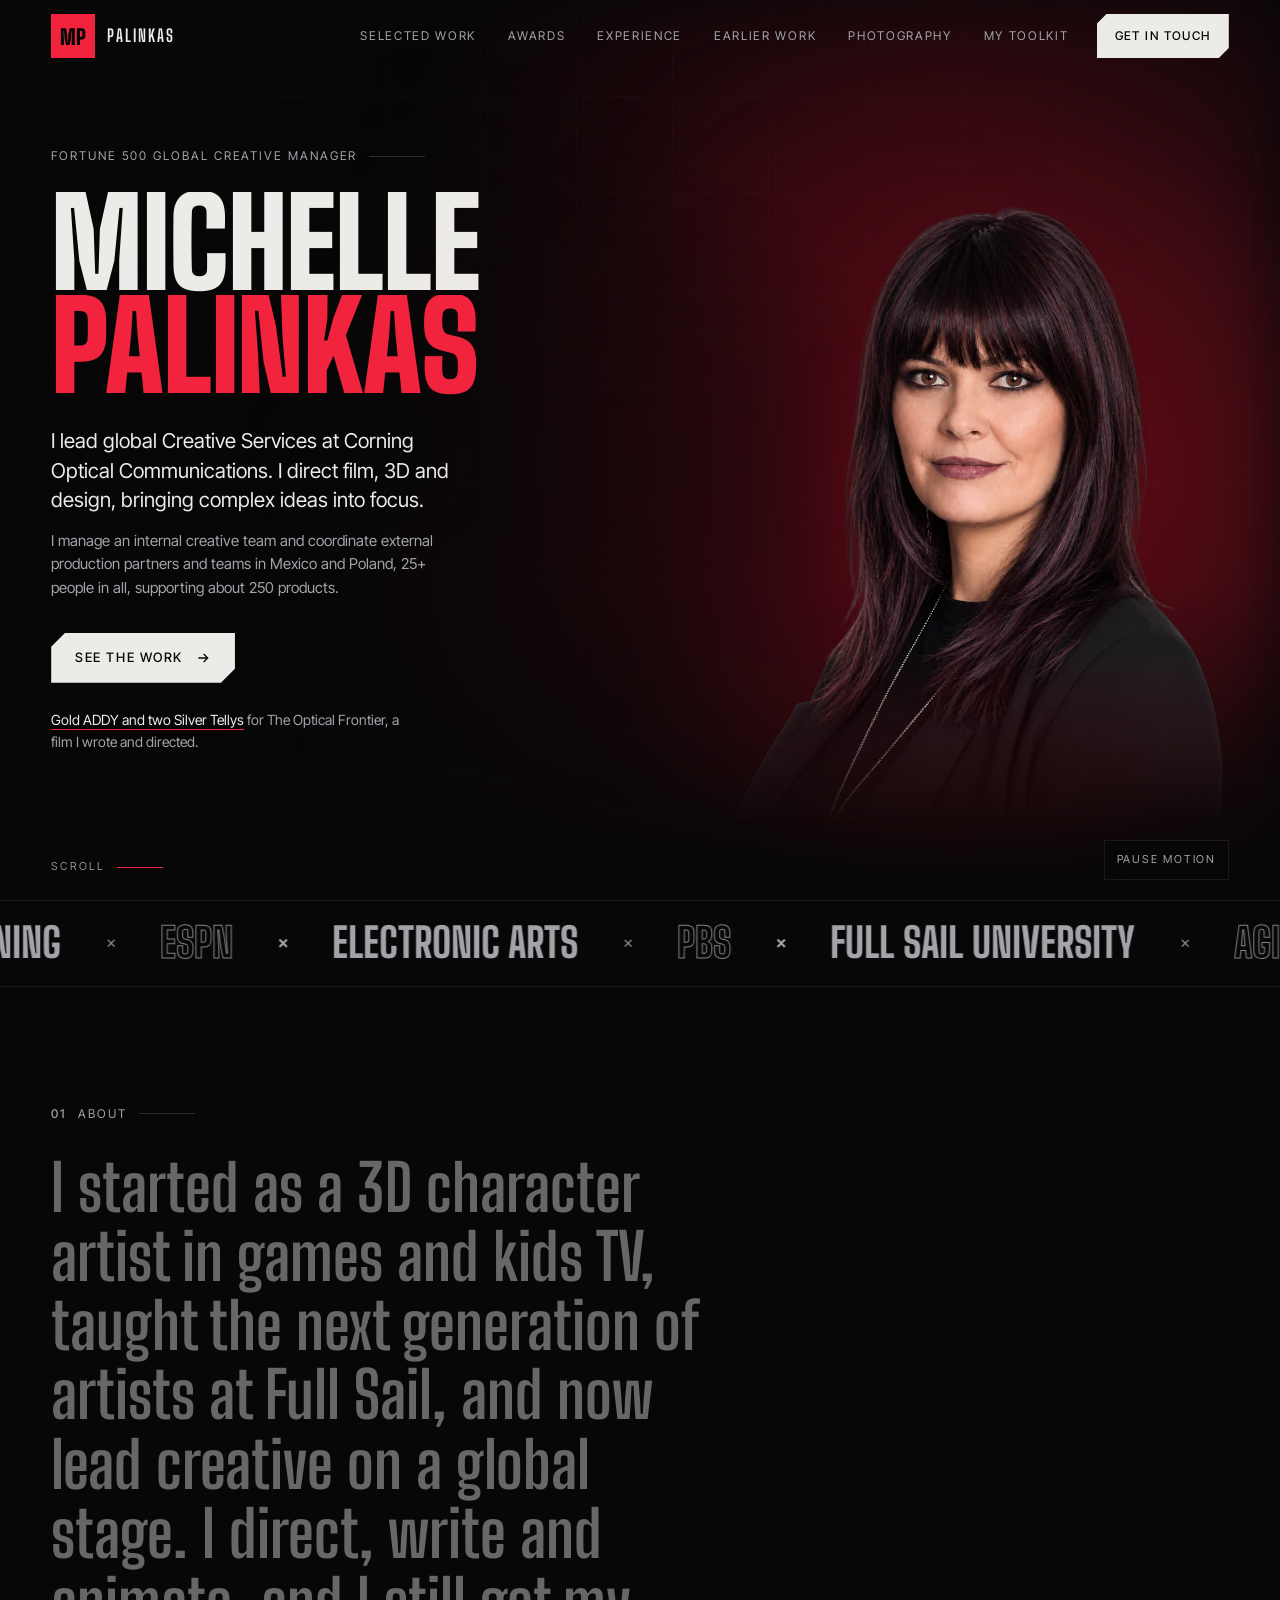
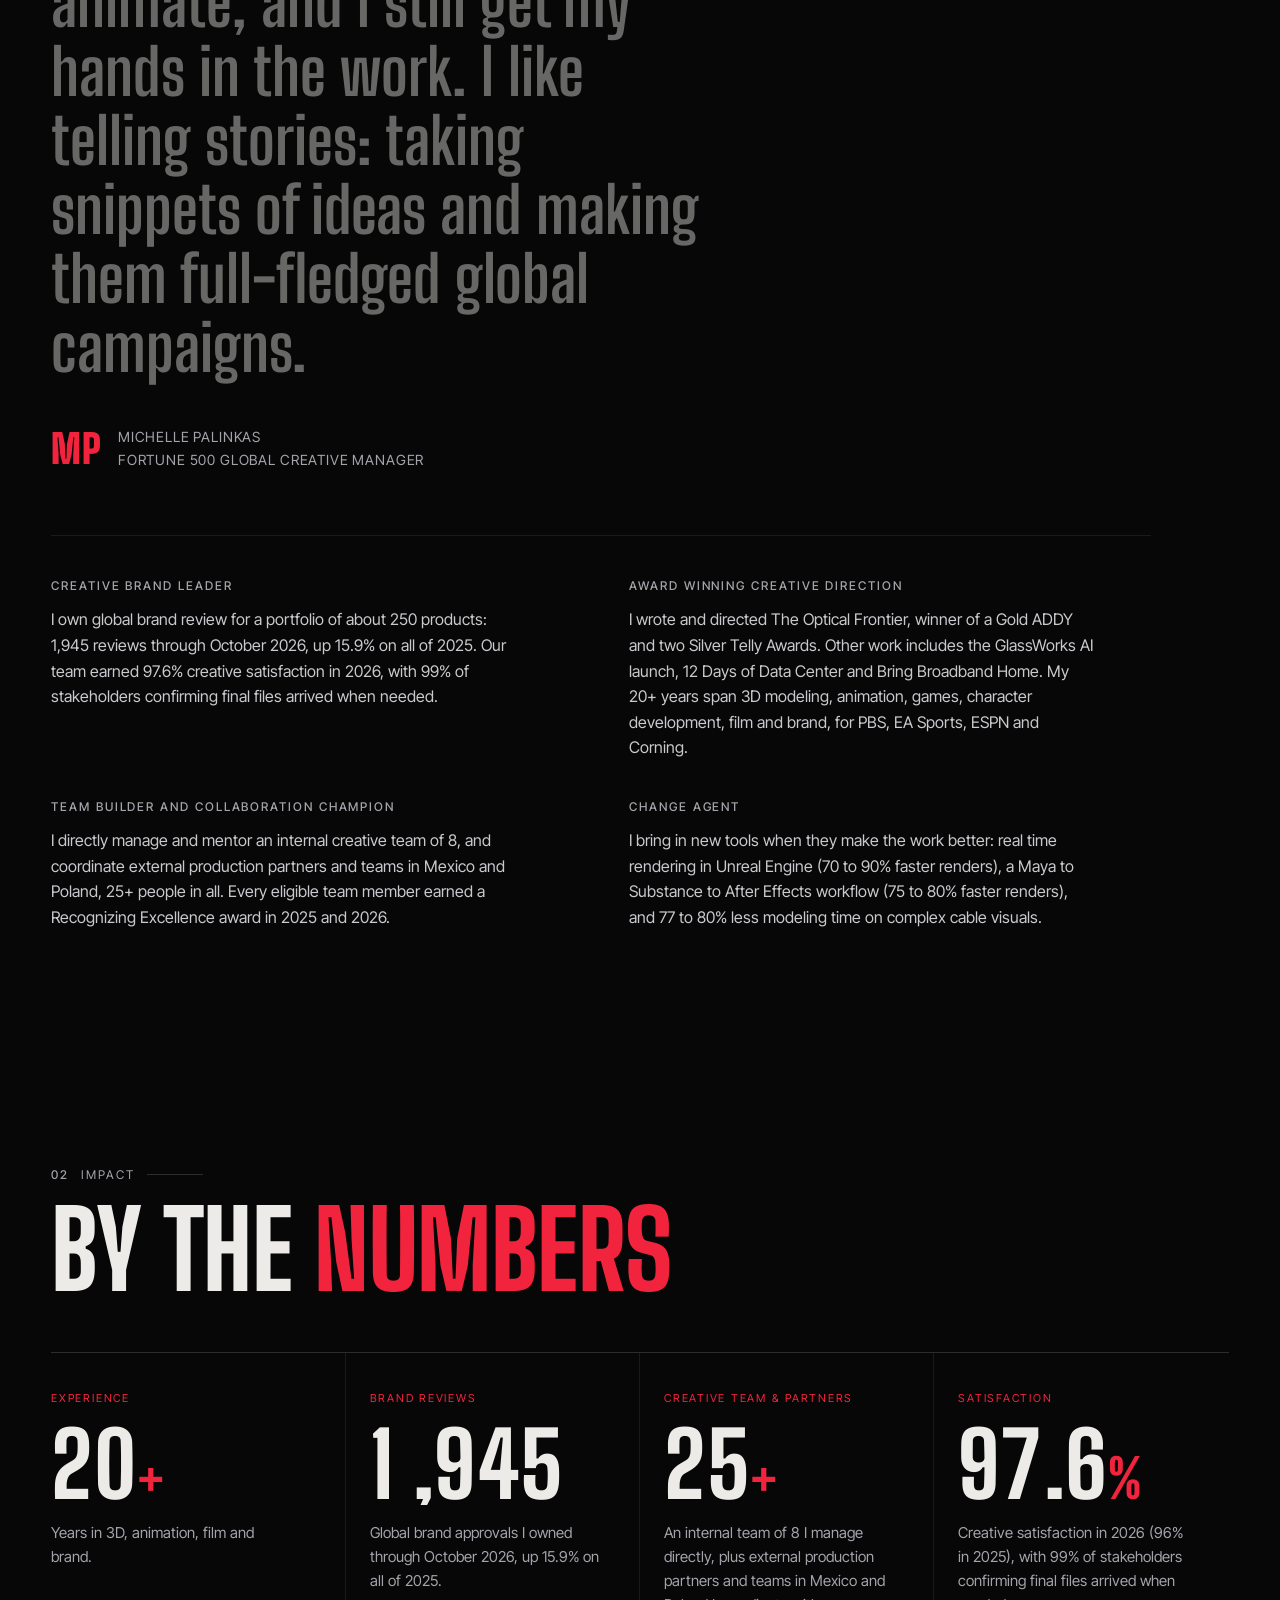
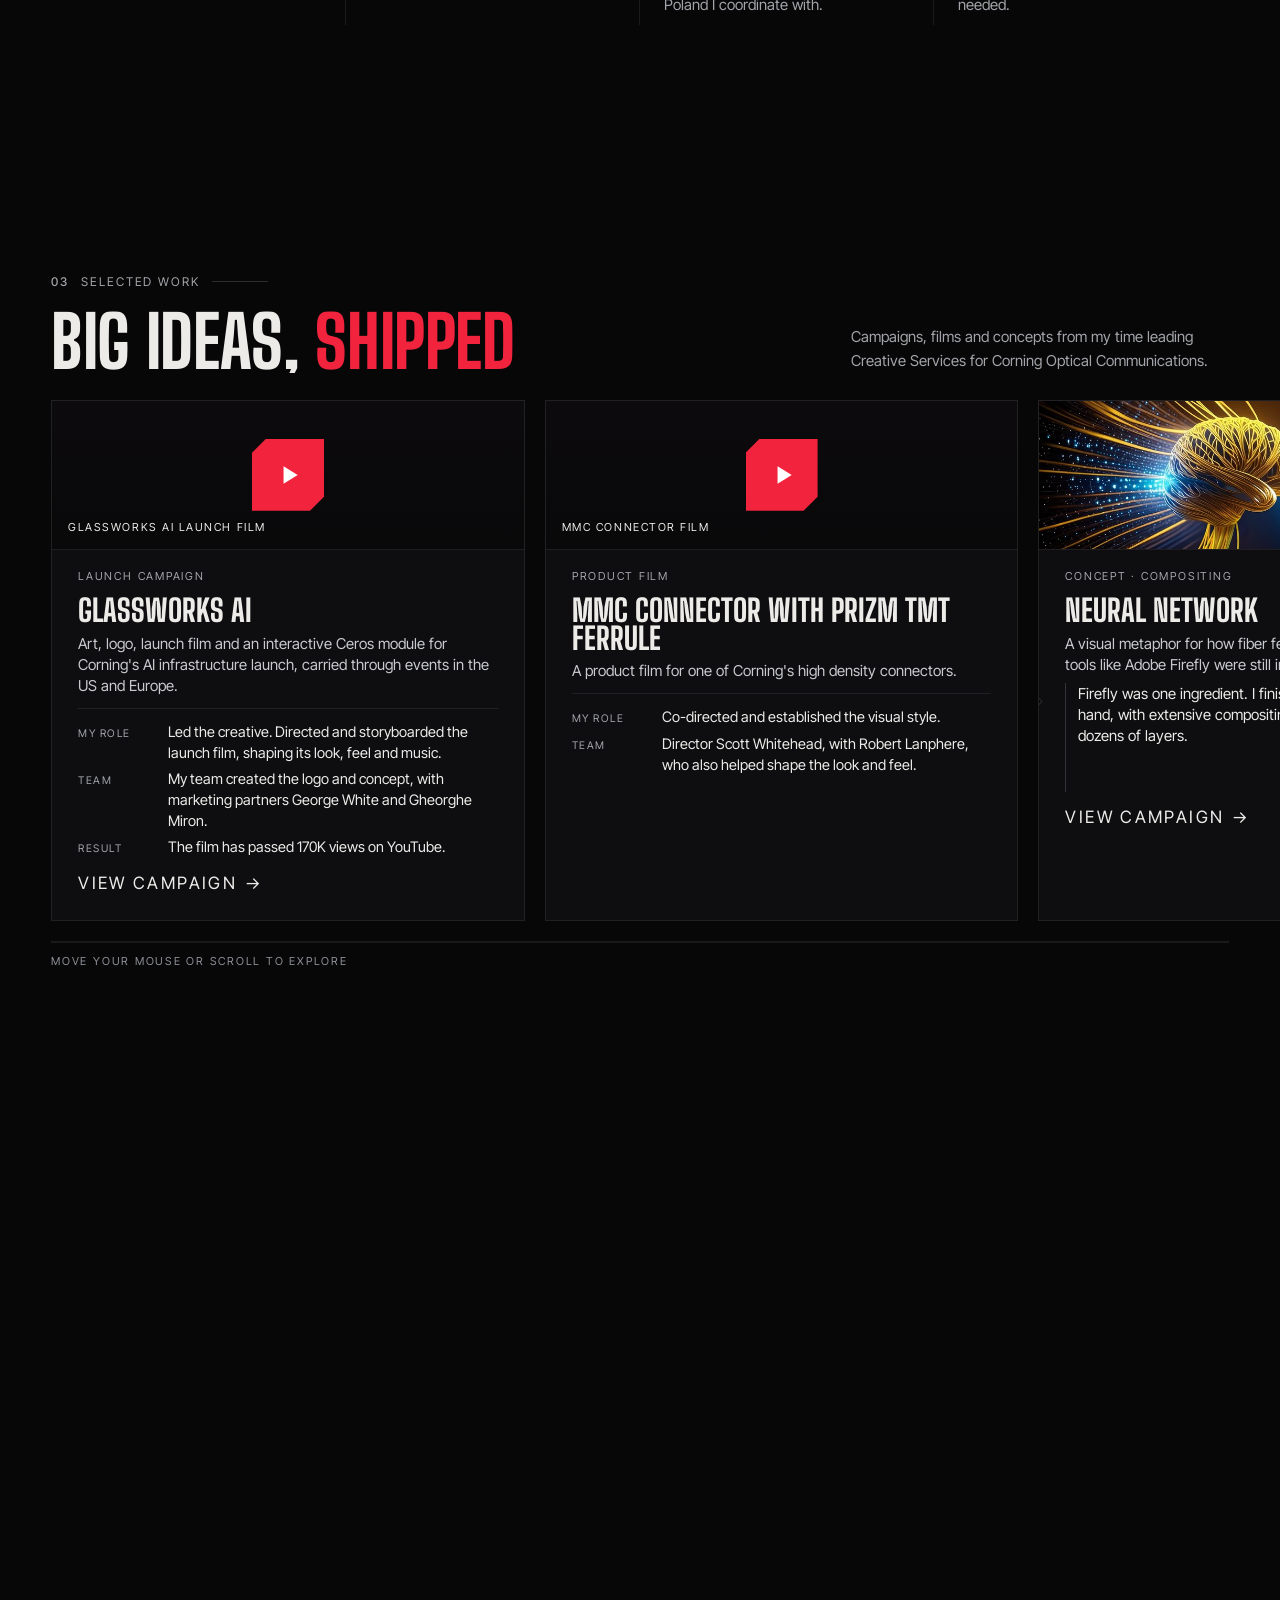
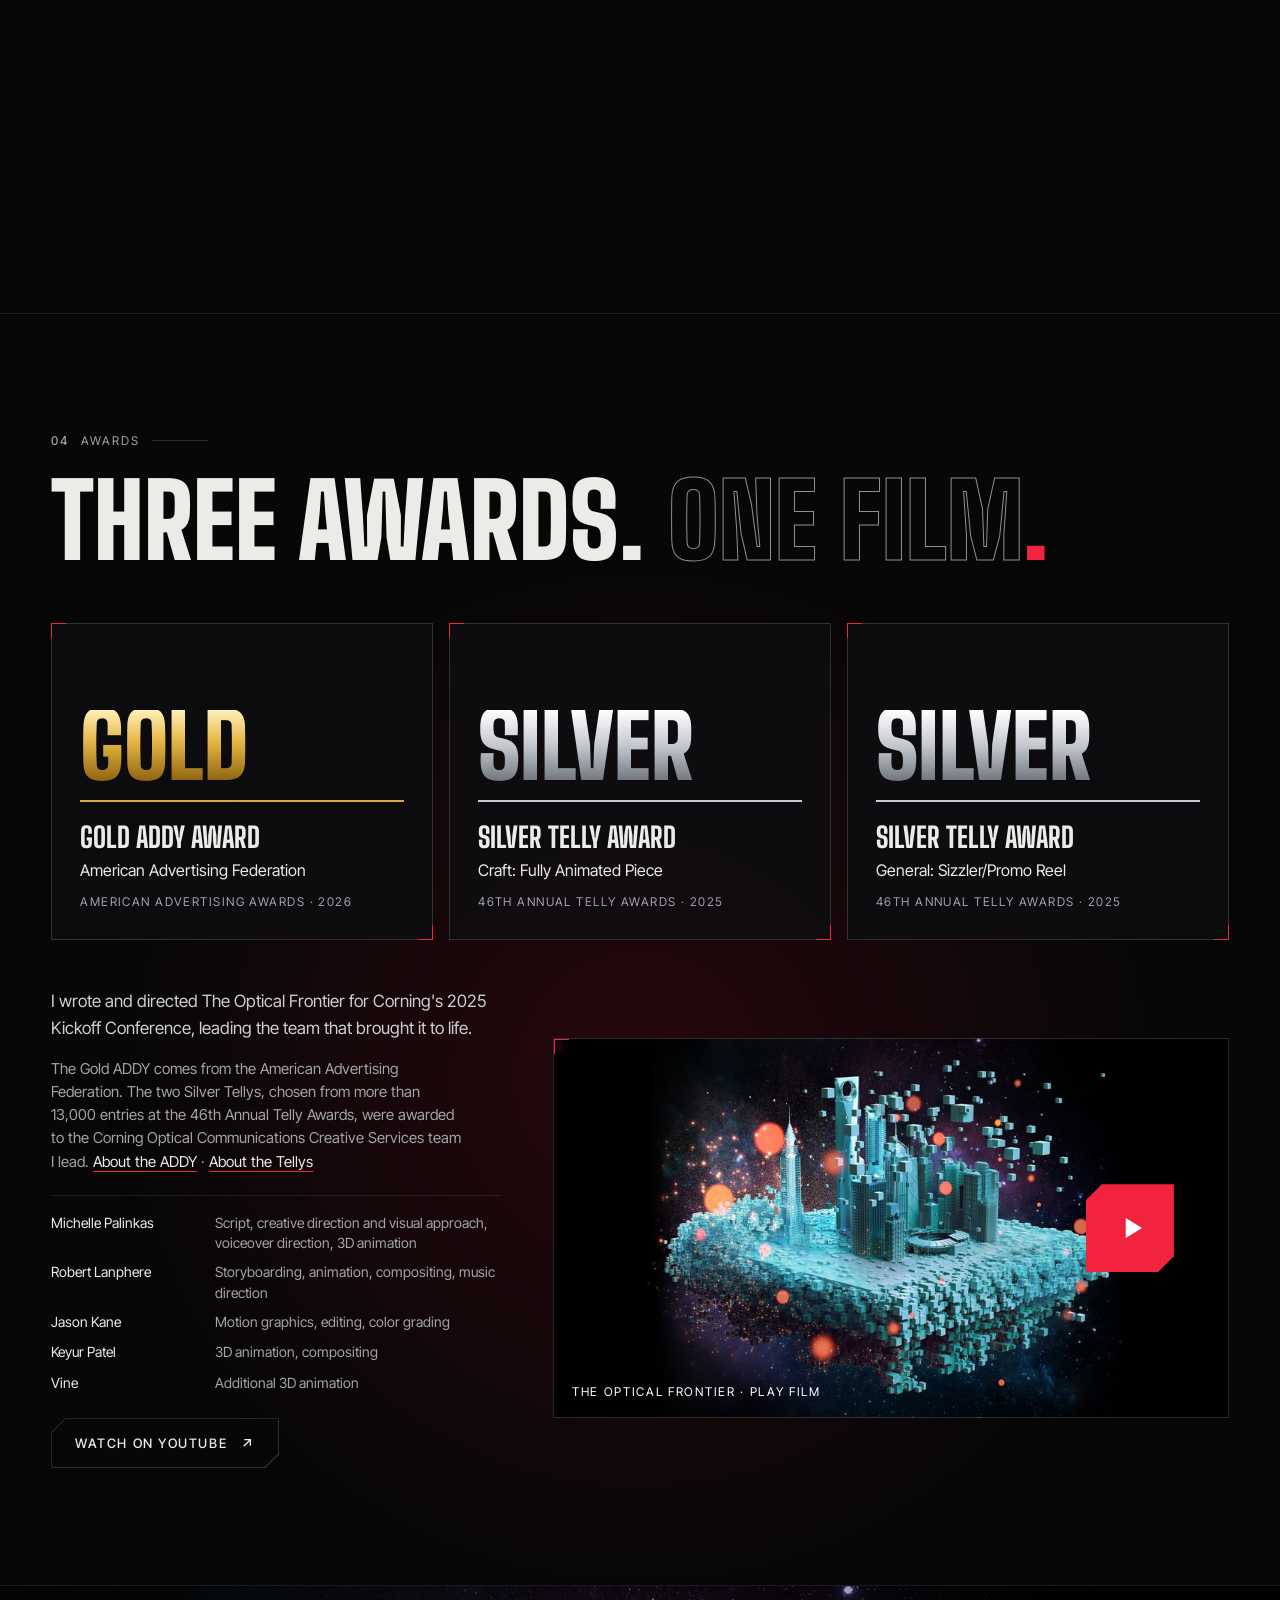
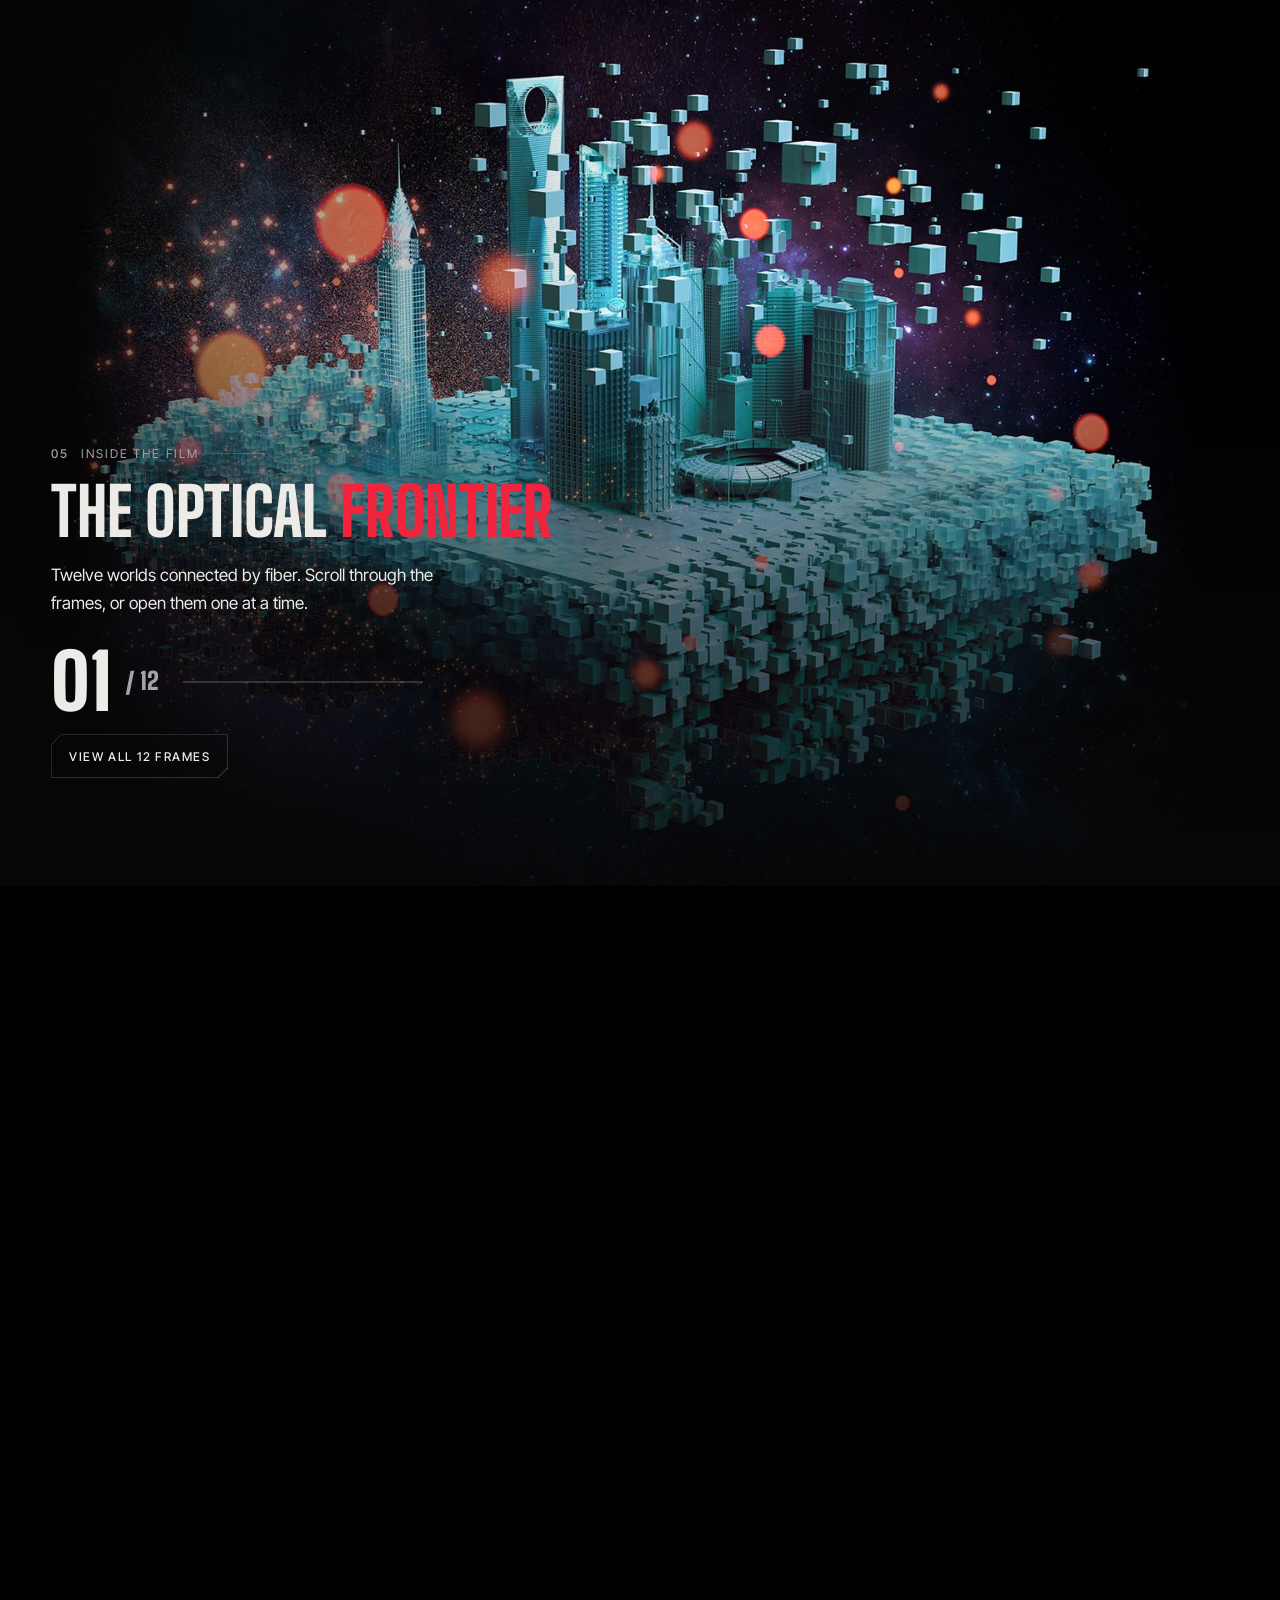
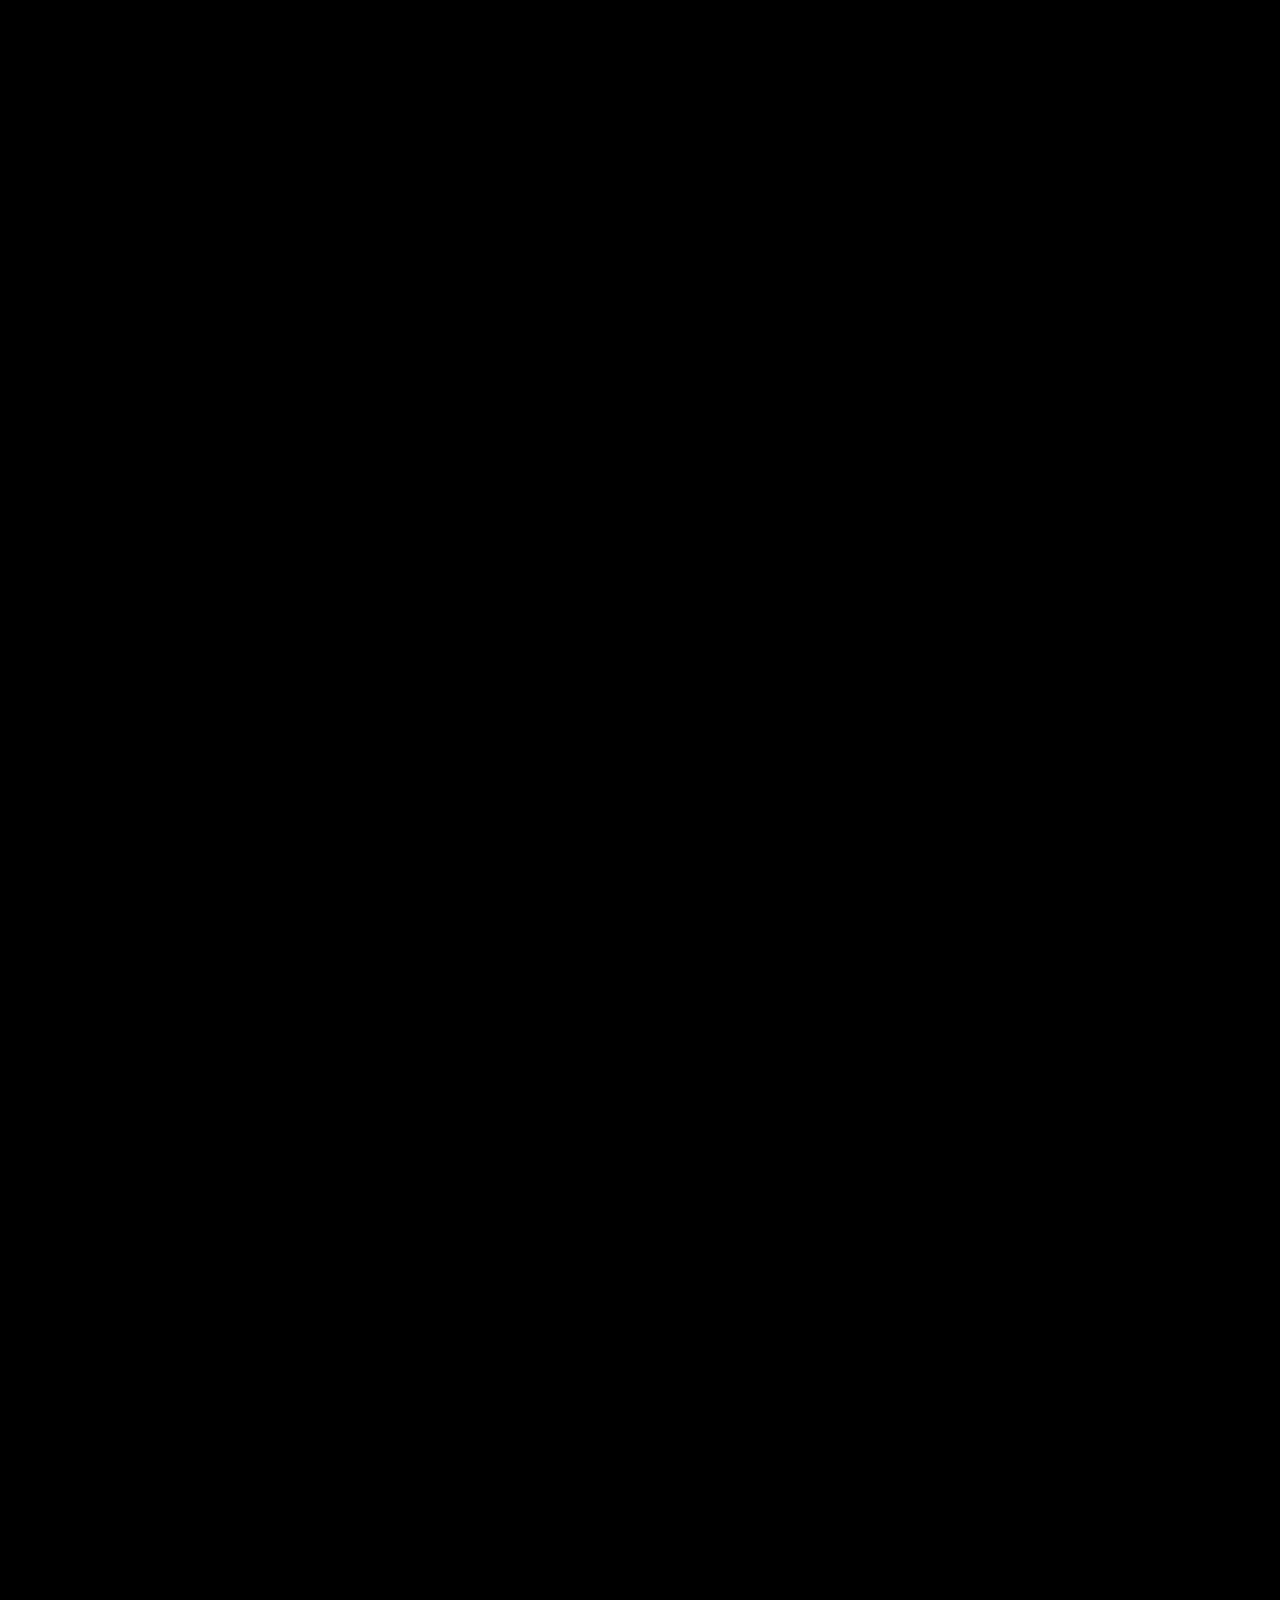
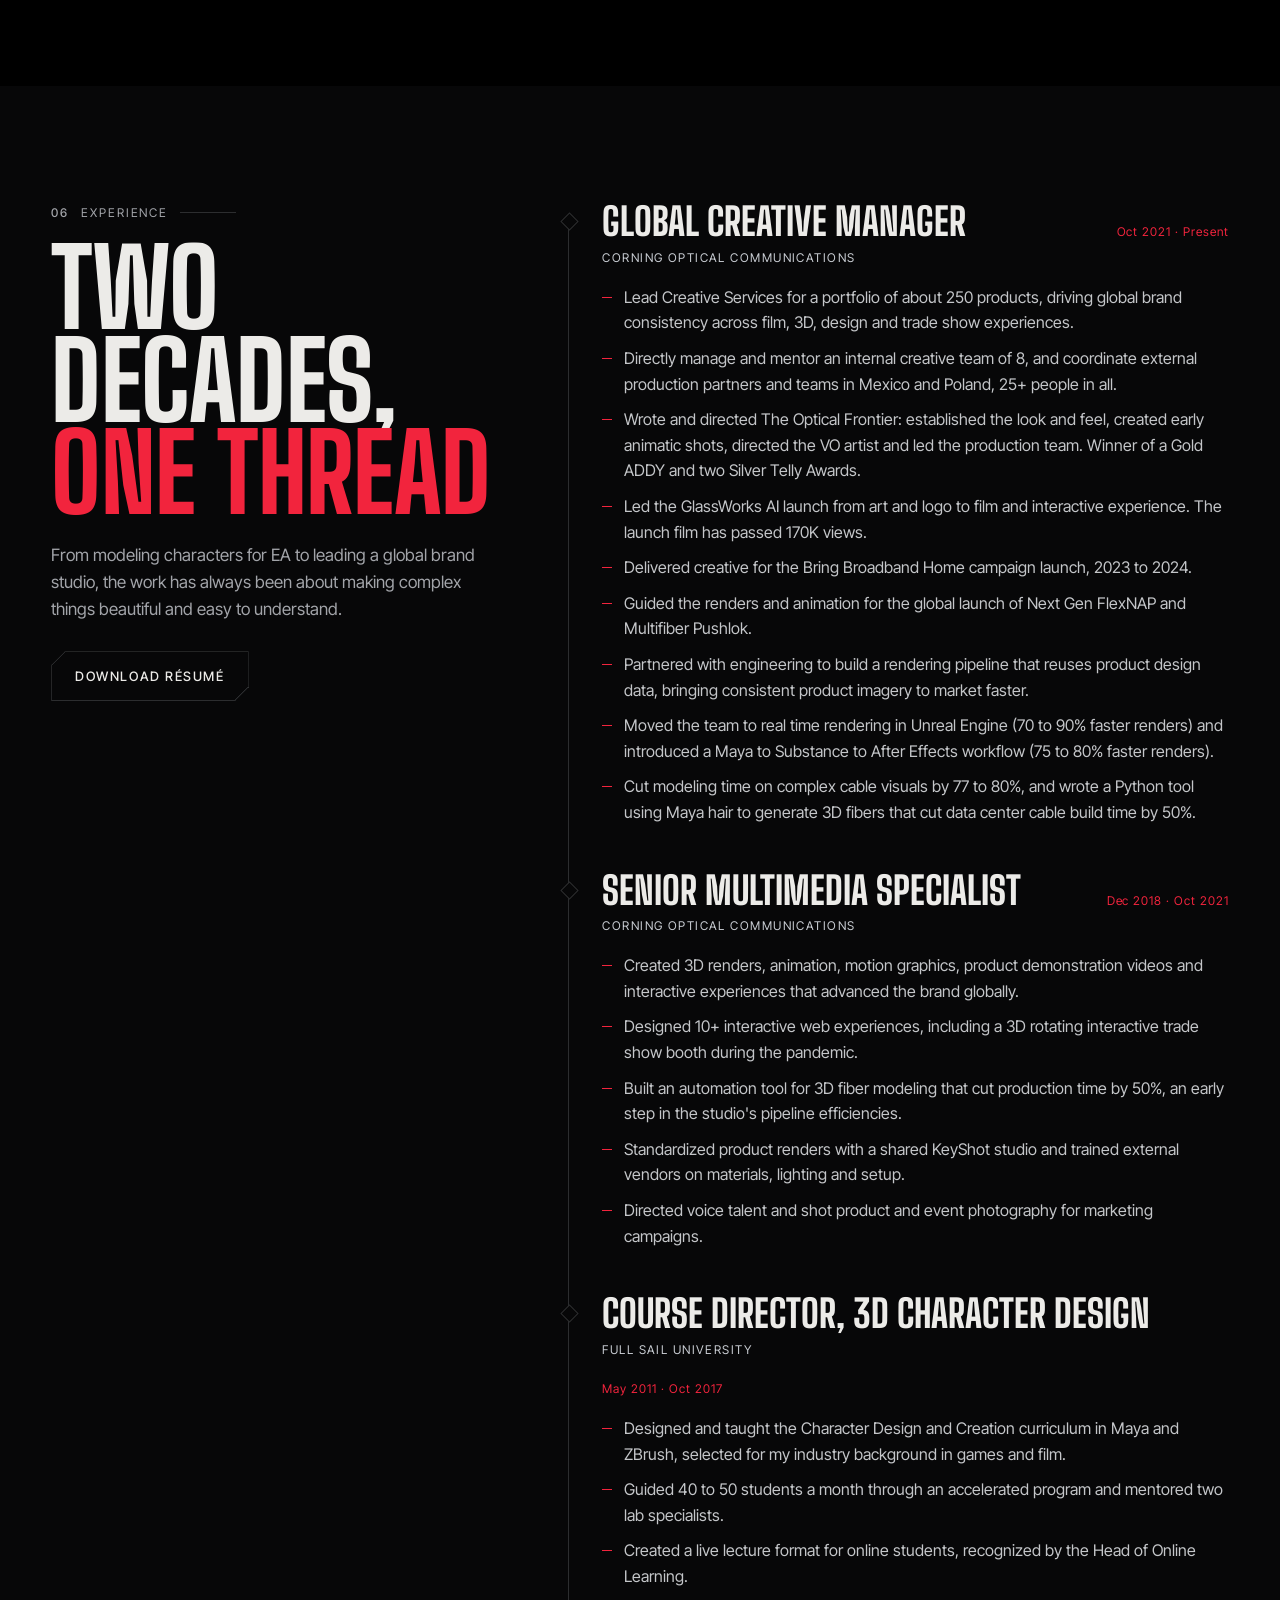
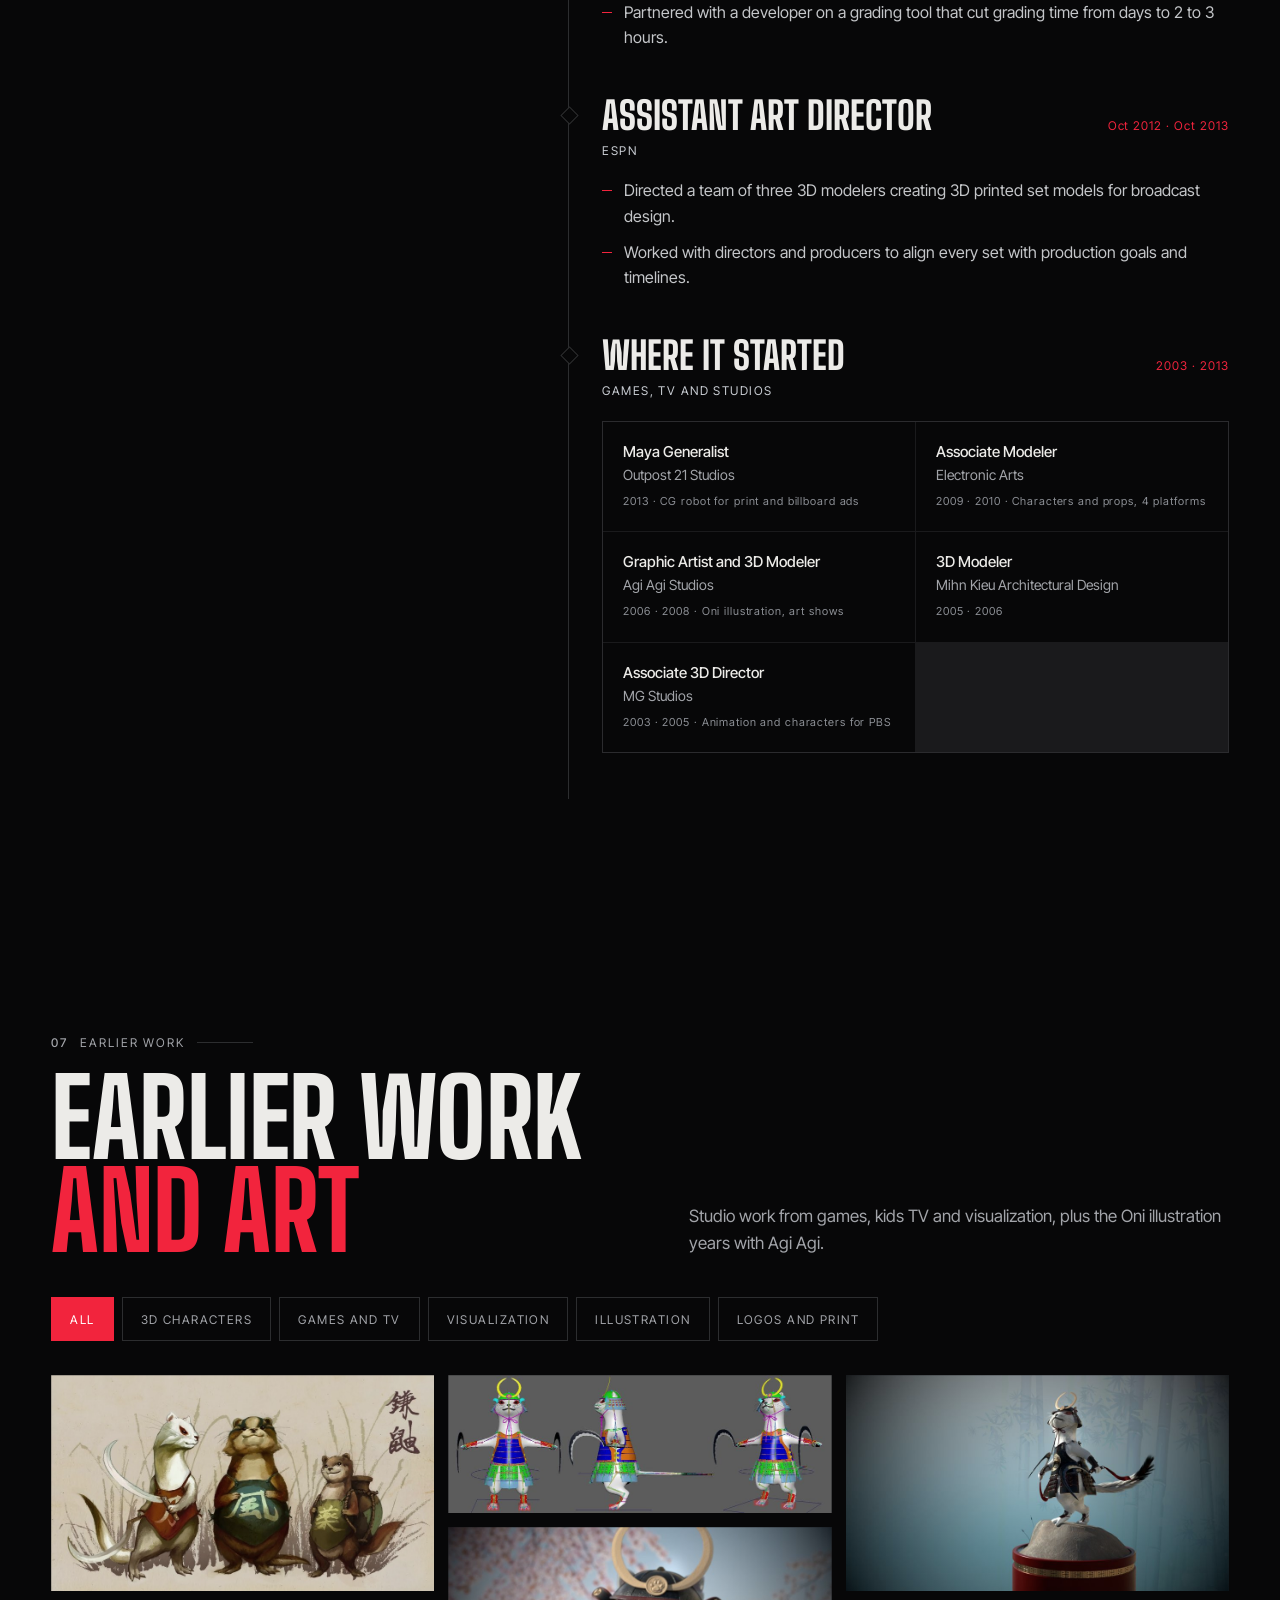
==== commit ea3447db: "text changes" ====
--- a/index.html
+++ b/index.html
@@ -82,7 +82,7 @@
 <section class="statement sec" id="about">
   <div class="wrap">
     <span class="idx"><b>01</b> About</span>
-    <p class="big" id="wordfx">I started as a 3D character artist in games and kids TV, taught the next generation of artists at Full Sail, and now lead creative on a global stage. I direct, write and animate, and I still get my hands in the work. I like *telling stories*: taking snippets of ideas and making them full fledged global campaigns.</p>
+    <p class="big" id="wordfx">I started as a 3D character artist in games and kids TV, taught the next generation of artists at Full Sail, and now lead creative on a global stage. I direct, write and animate, and I still get my hands in the work. I like *telling stories*: taking snippets of ideas and making them full-fledged global campaigns.</p>
     <div class="sig" data-fade><span class="m" aria-hidden="true">MP</span><span>Michelle Palinkas<br>Fortune 500 Global Creative Manager</span></div>
     <div class="about-more">
       <div class="am" data-fade><h3>Creative Brand Leader</h3><p>I own global brand review for a portfolio of about 250 products: 1,945 reviews through October 2026, up 15.9% on all of 2025. Our team earned 97.6% creative satisfaction in 2026, with 99% of stakeholders confirming final files arrived when needed.</p></div>
@@ -139,8 +139,8 @@
         <div class="shot cm-open" data-campaign="nn" role="button" tabindex="0" aria-label="Open the Neural Network gallery"><img src="assets/corning/nn-brain-sm.jpg" alt="A glowing brain wired with fiber strands" loading="lazy"><span class="cm-chip" aria-hidden="true">11 images</span></div>
         <span class="tag">Concept · Compositing</span>
         <h3>Neural Network</h3>
-        <p>A visual metaphor for how fiber feeds AI, made when generative AI was still in its infancy.</p>
-        <p class="role">Creative direction, digital painting and compositing. AI was one ingredient; the finished pieces were built by hand across many layers.</p><button type="button" class="card-link cm-open" data-campaign="nn">View campaign</button>
+        <p>A visual metaphor for how fiber feeds AI, made when generative tools like Adobe Firefly were still in their infancy.</p>
+        <p class="role">Firefly was one ingredient. I finished the brain and the tree by hand, with extensive compositing and digital painting across dozens of layers.</p><button type="button" class="card-link cm-open" data-campaign="nn">View campaign</button>
       </article>
 
       <article class="card brk ">
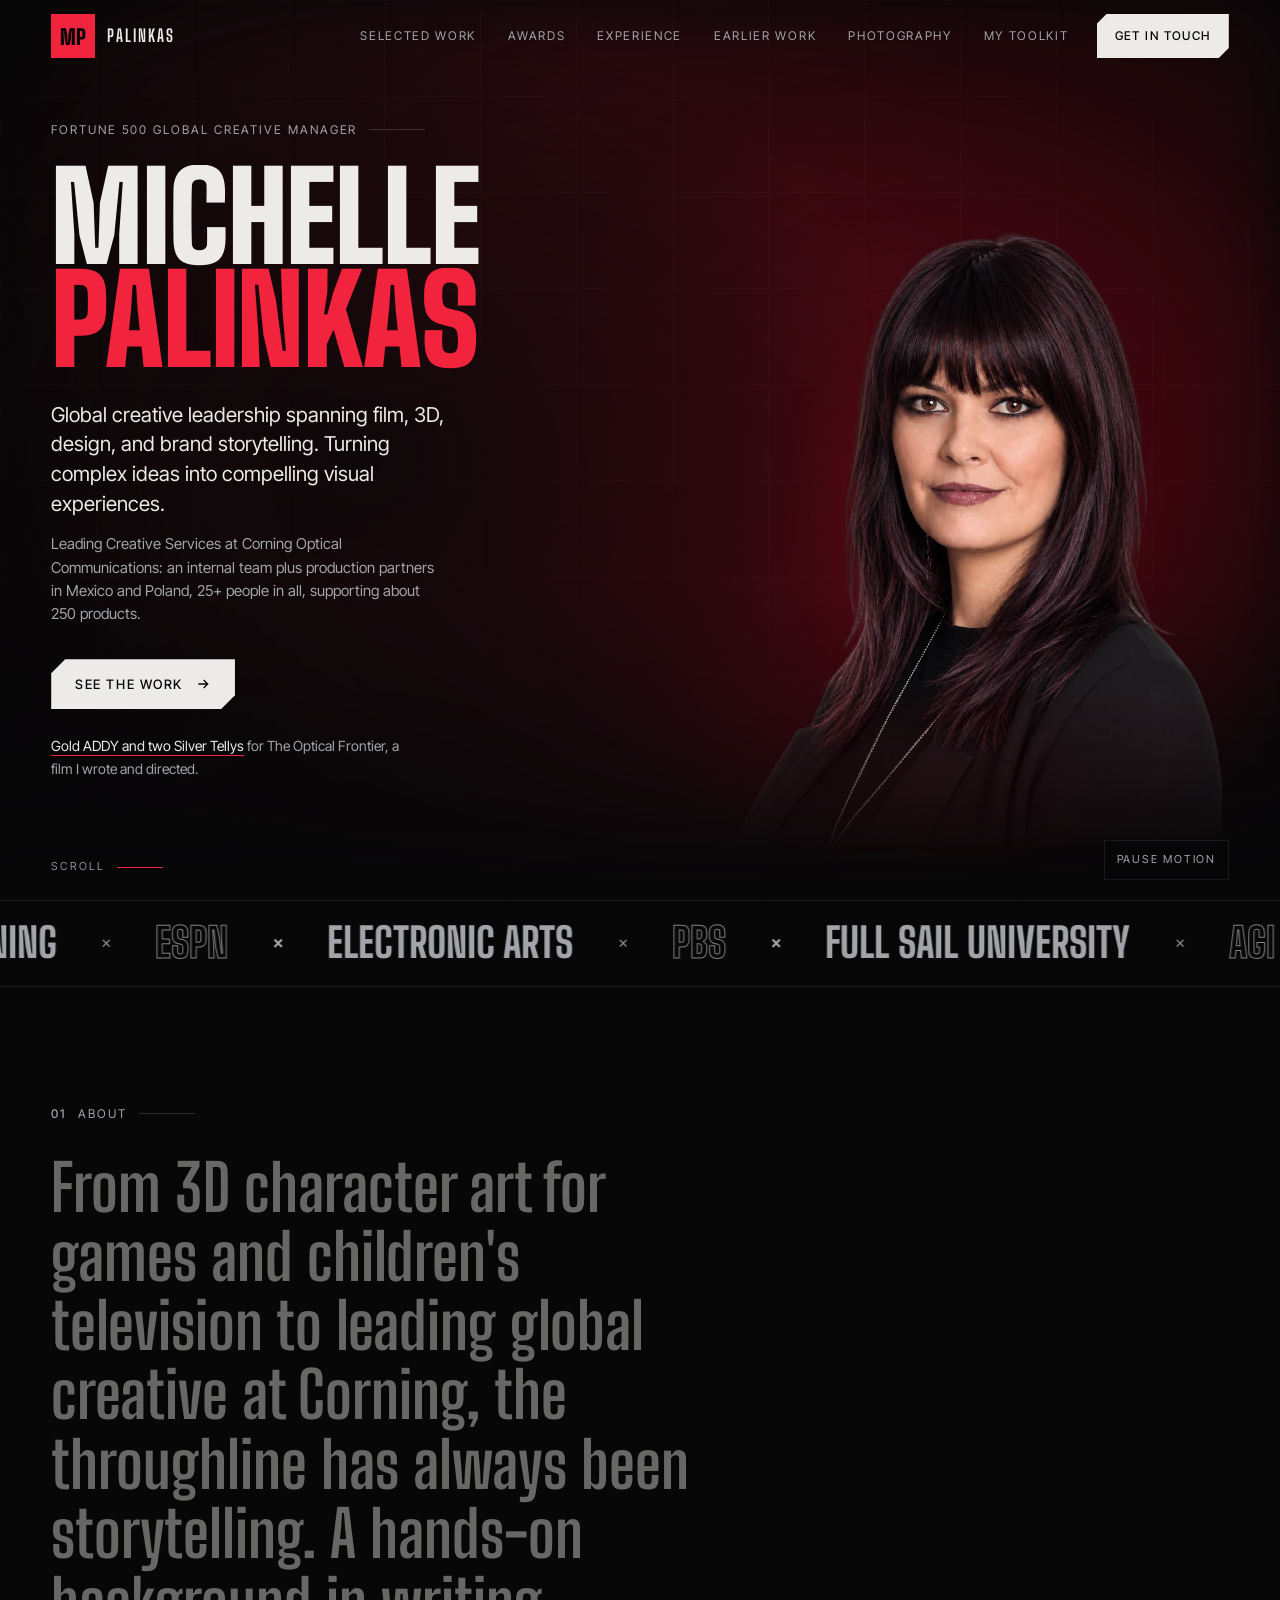
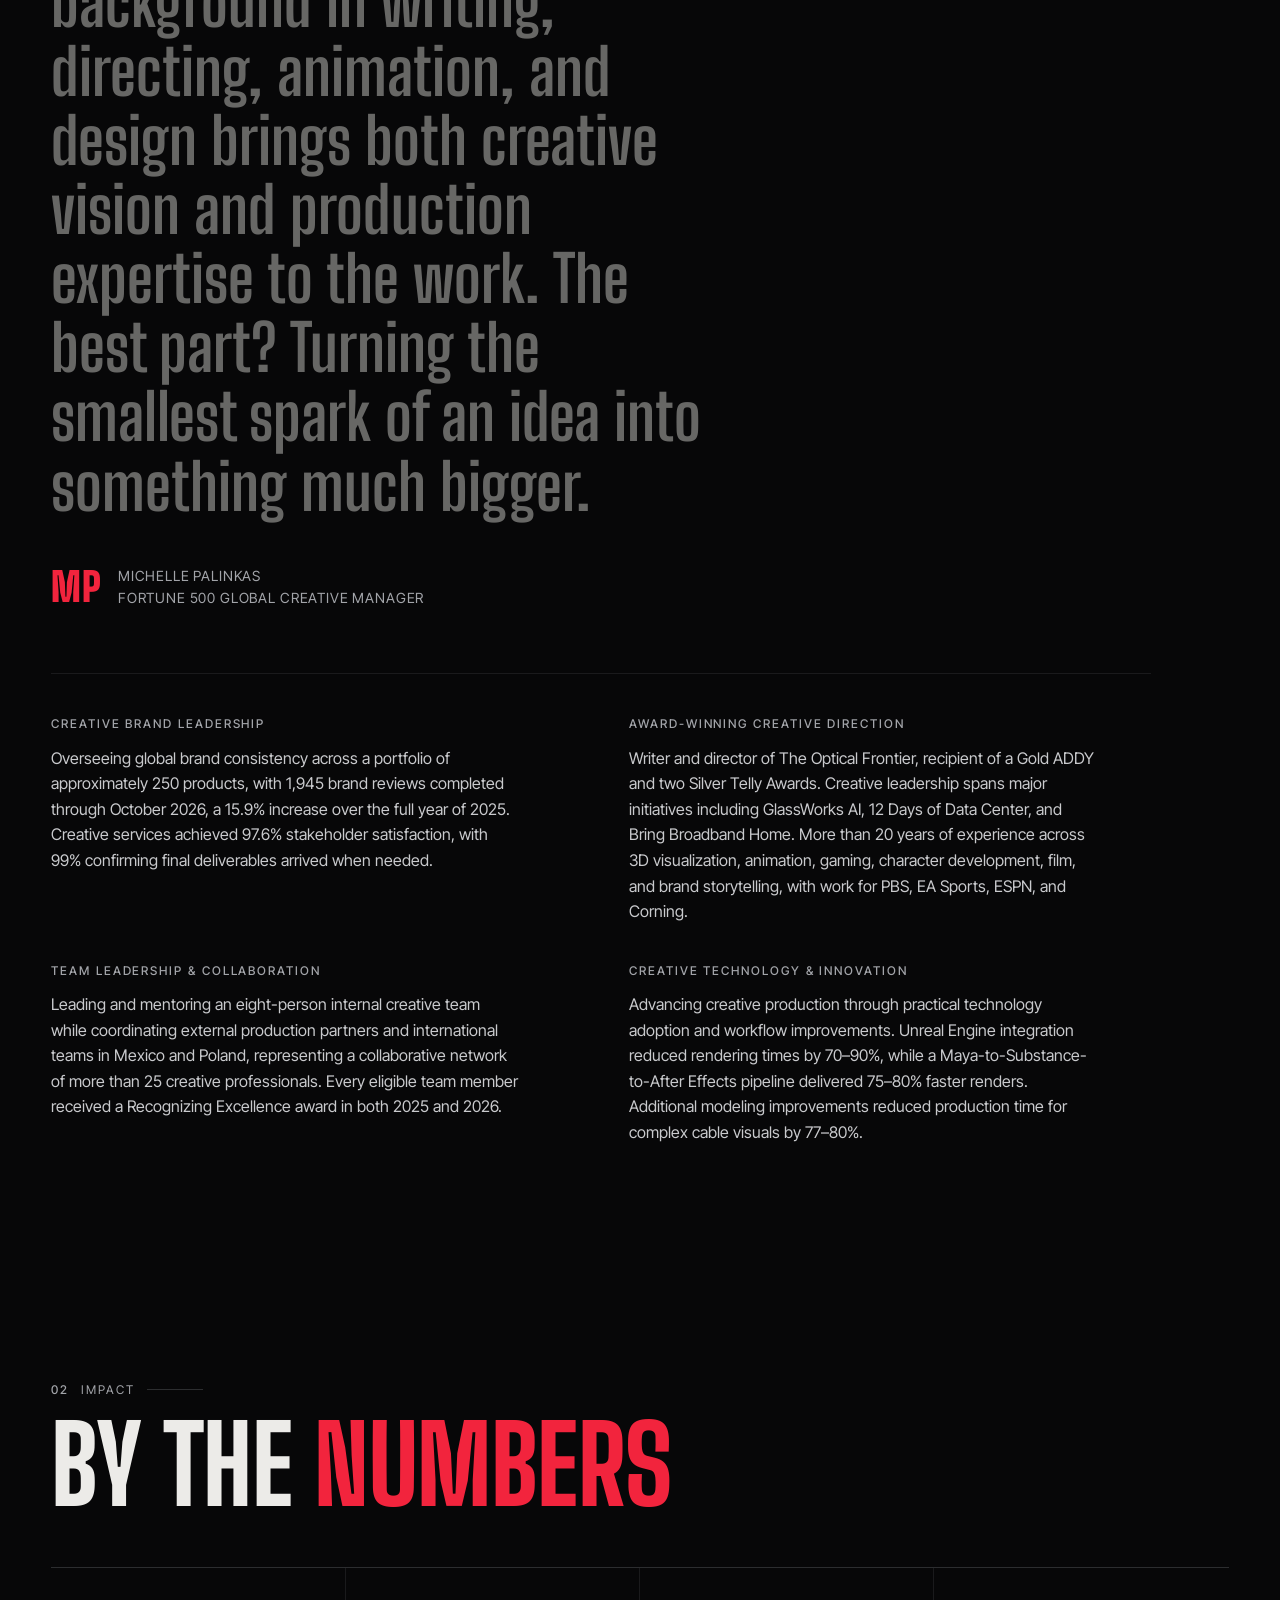
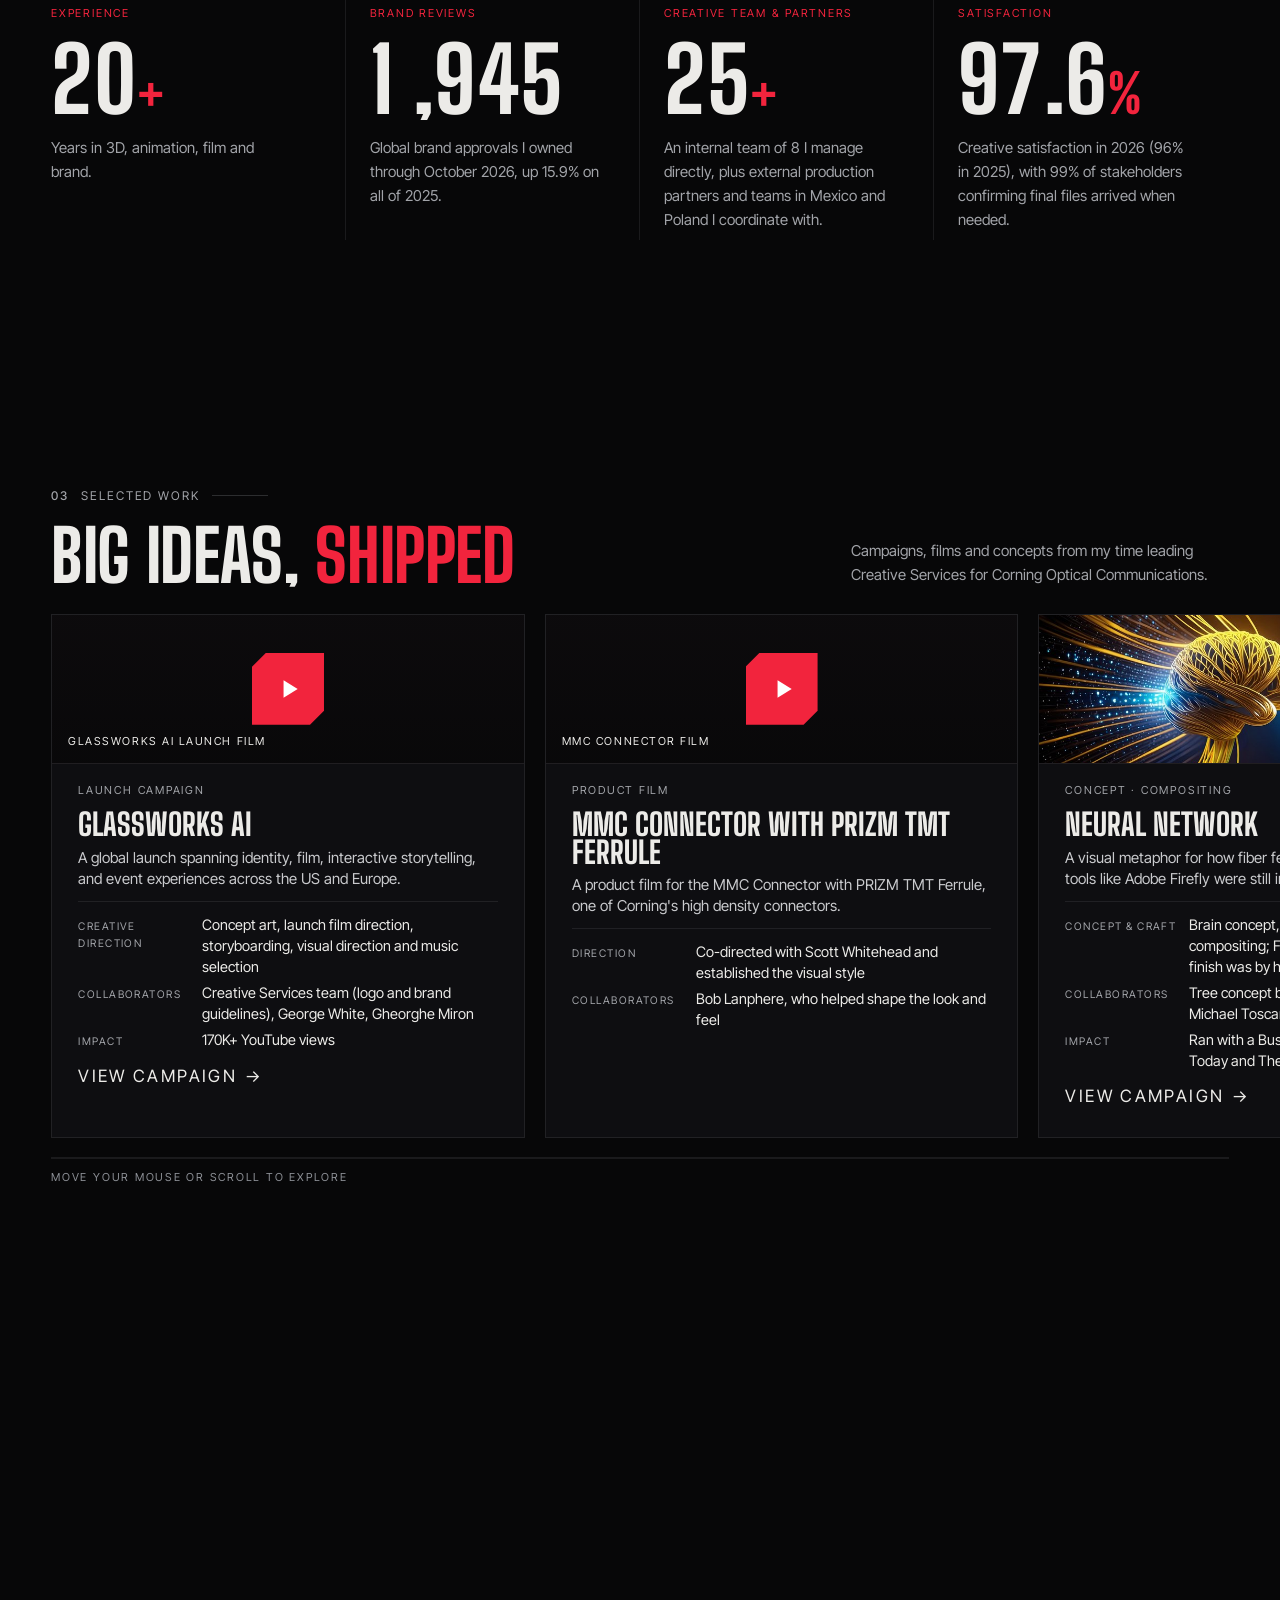
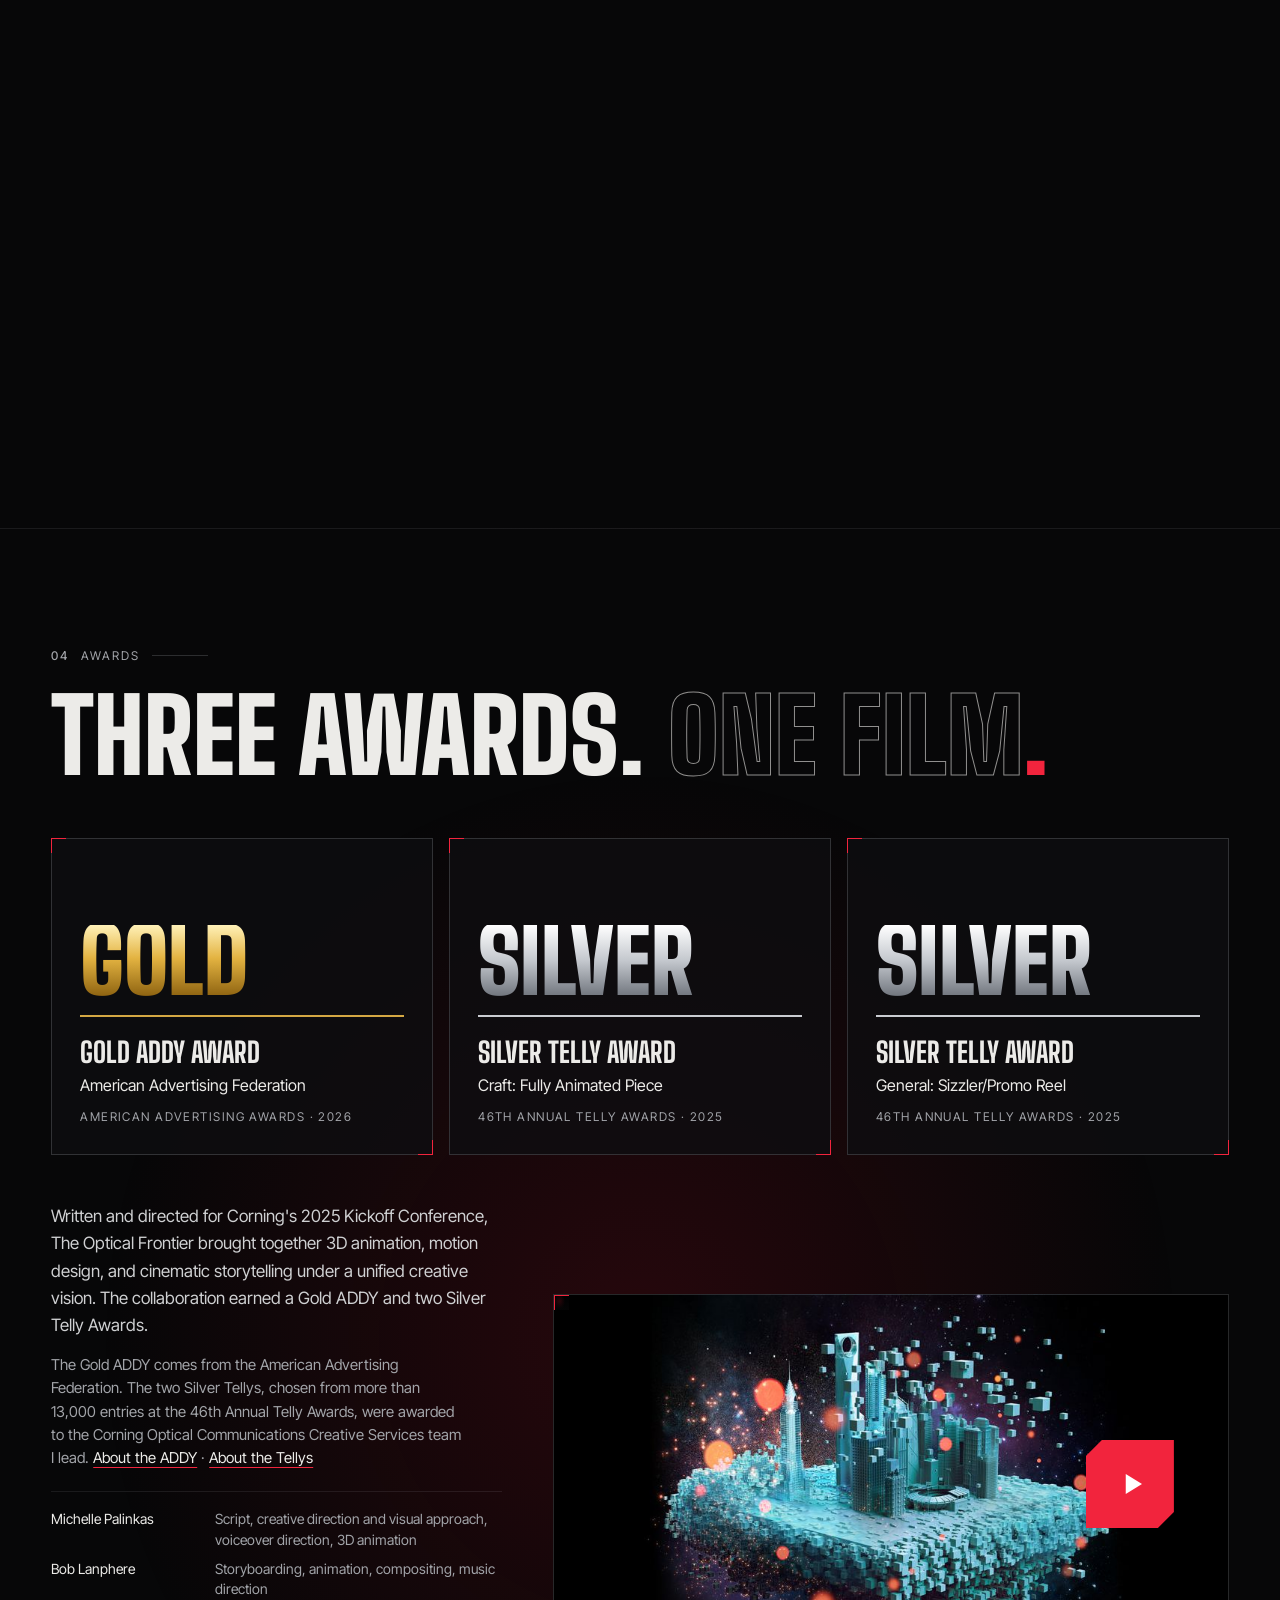
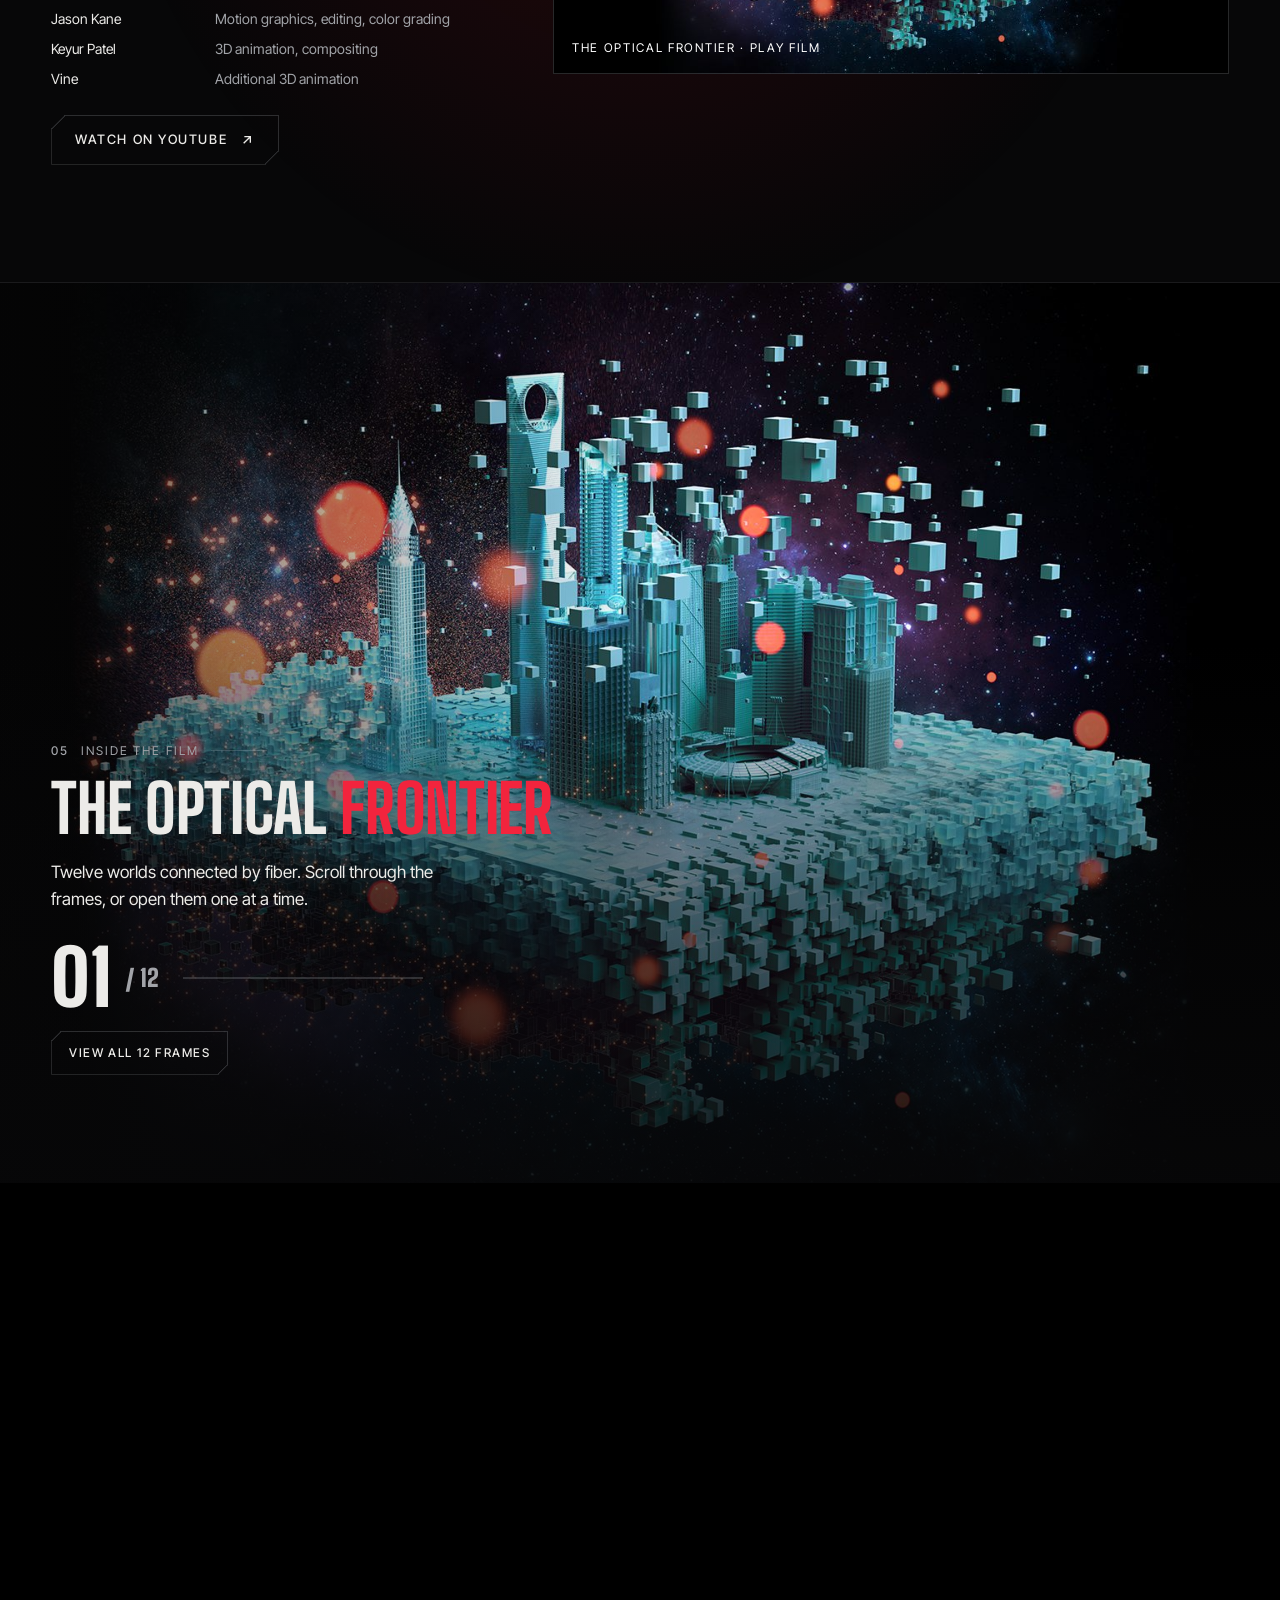
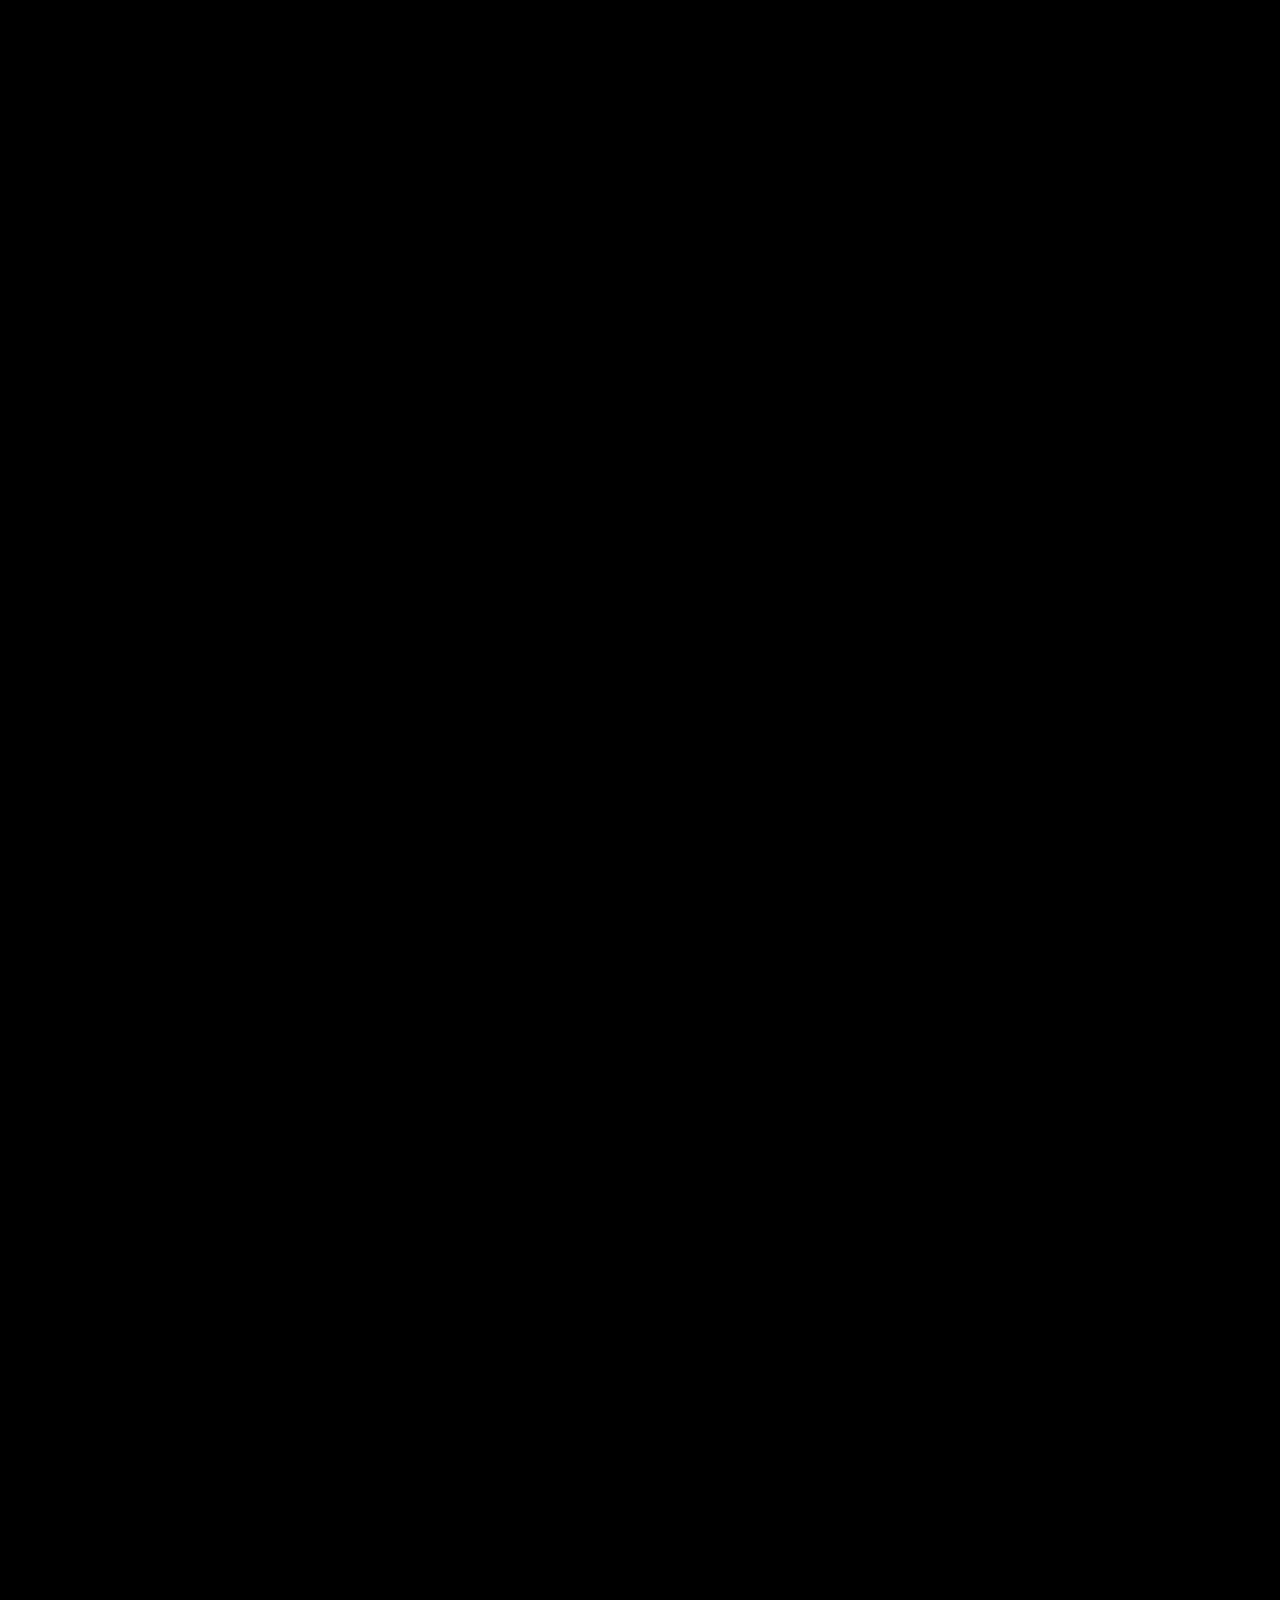
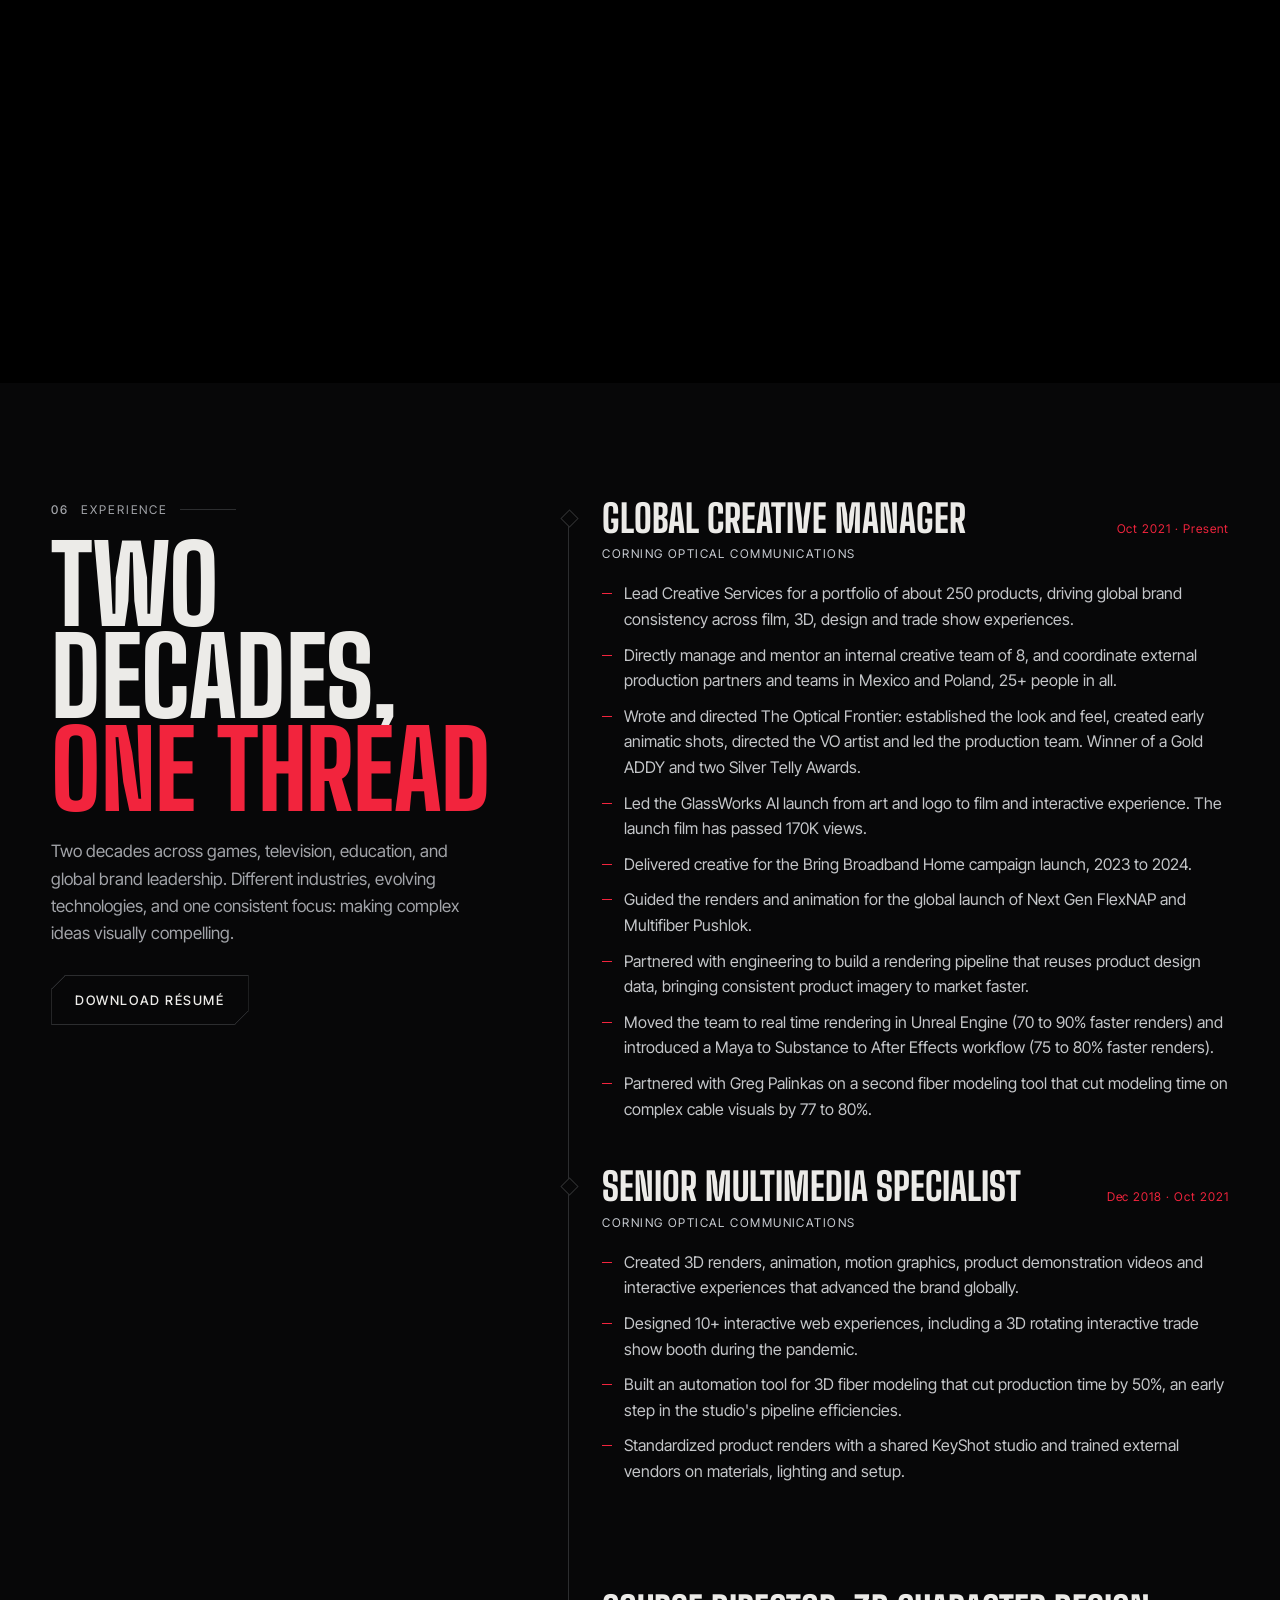
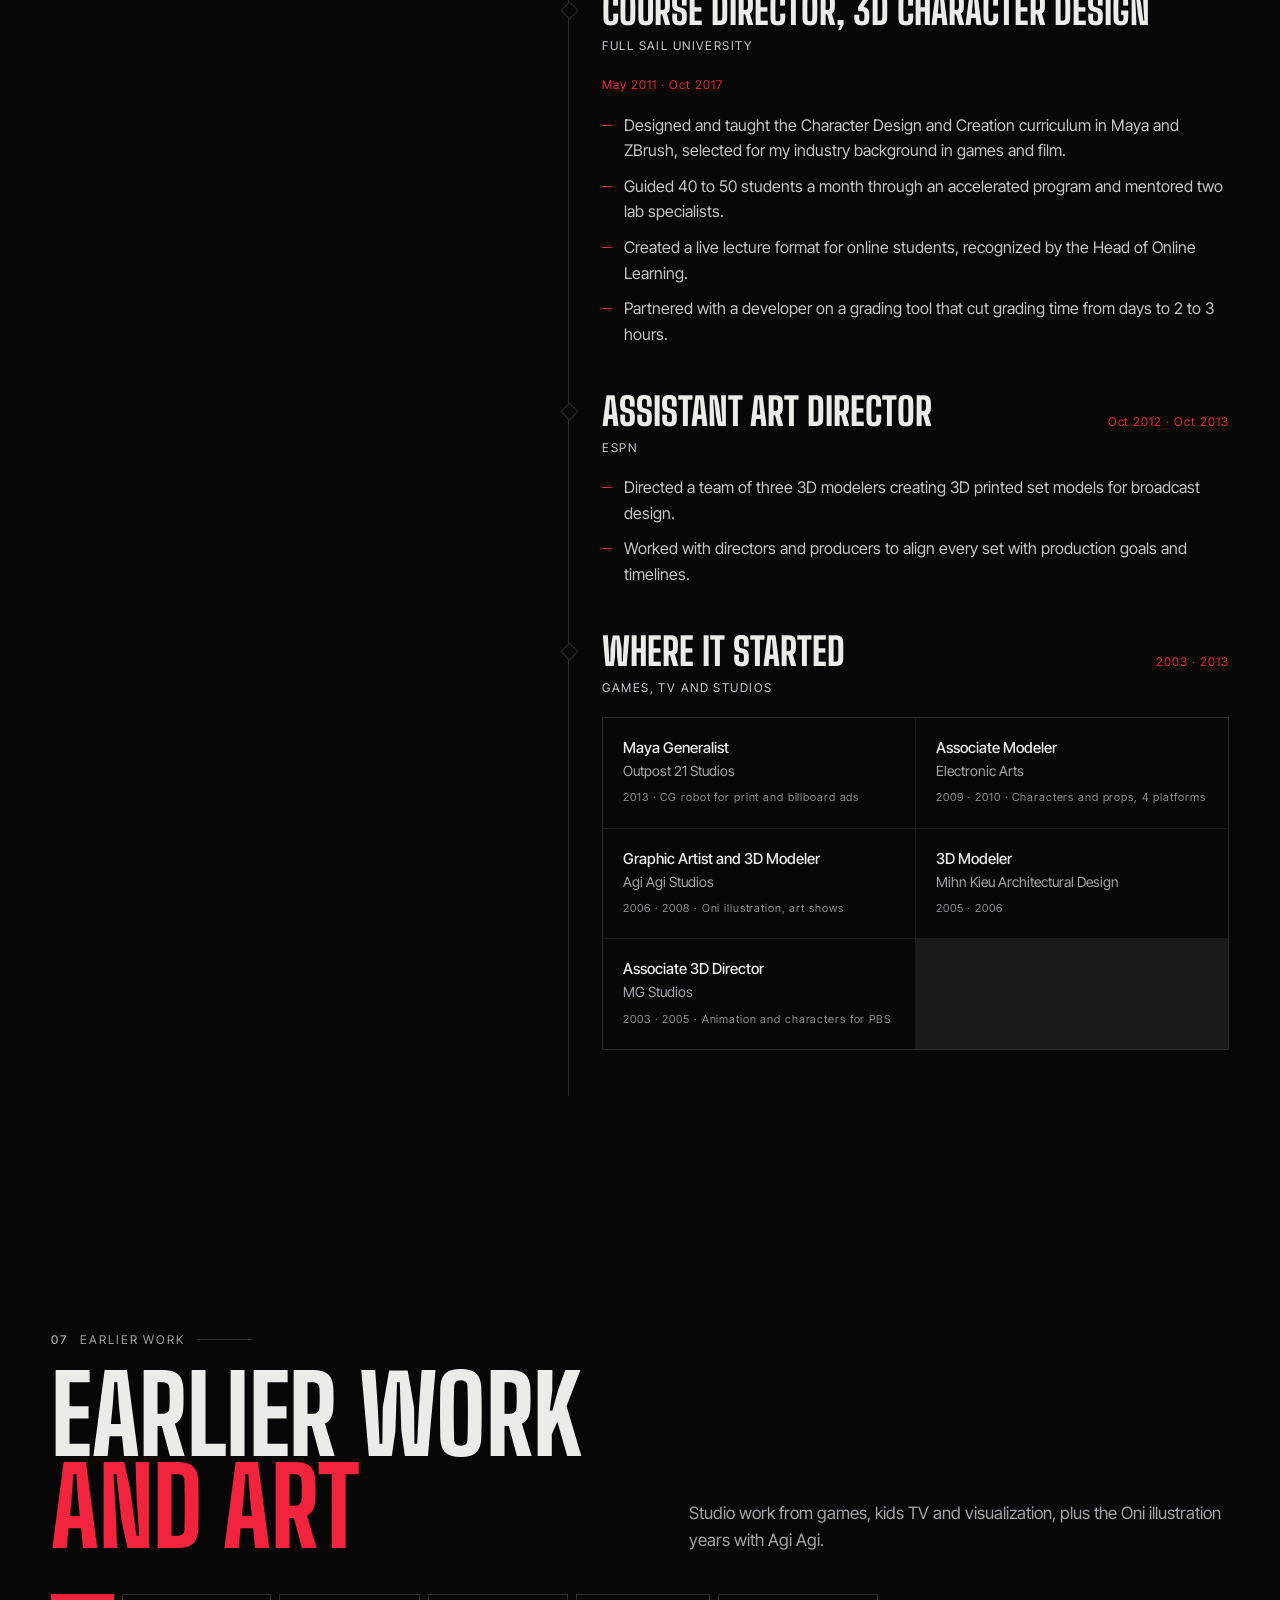
==== commit 0cfd99ad: "fixed copy" ====
--- a/index.html
+++ b/index.html
@@ -22,7 +22,7 @@
 <link rel="preconnect" href="https://fonts.googleapis.com">
 <link rel="preconnect" href="https://fonts.gstatic.com" crossorigin>
 <link href="https://fonts.googleapis.com/css2?family=Big+Shoulders+Display:wght@500;700;800;900&family=Inter+Tight:wght@300;400;500;600&display=swap" rel="stylesheet">
-<link rel="stylesheet" href="assets/site.css?v=202611130140">
+<link rel="stylesheet" href="assets/site.css?v=202611130330">
 <script>document.documentElement.classList.add('js');setTimeout(function(){if(!window.siteReady)document.documentElement.classList.remove('js')},4000)</script>
 </head>
 <body>
@@ -57,8 +57,8 @@
         <span class="line" aria-hidden="true"><span style="--d:.15s">Michelle</span></span>
         <span class="line" aria-hidden="true"><span class="red" style="--d:.28s">Palinkas</span></span>
       </h1>
-      <p class="sub" data-enter style="--d:.55s">I lead global Creative Services at Corning Optical Communications. I direct film, 3D and design, bringing complex ideas into focus.</p>
-      <p class="scope" data-enter style="--d:.65s">I manage an internal creative team and coordinate external production partners and teams in Mexico and Poland, 25+ people in all, supporting about 250 products.</p>
+      <p class="sub" data-enter style="--d:.55s">Global creative leadership spanning film, 3D, design, and brand storytelling. Turning complex ideas into compelling visual experiences.</p>
+      <p class="scope" data-enter style="--d:.65s">Leading Creative Services at Corning Optical Communications: an internal team plus production partners in Mexico and Poland, 25+ people in all, supporting about 250 products.</p>
       <div class="ctas" data-enter style="--d:.75s">
         <a class="btn" href="#work">See the work <svg viewBox="0 0 24 24" fill="none" stroke="currentColor" stroke-width="2" aria-hidden="true"><path d="M5 12h14M13 6l6 6-6 6"/></svg></a>
       </div>
@@ -82,13 +82,13 @@
 <section class="statement sec" id="about">
   <div class="wrap">
     <span class="idx"><b>01</b> About</span>
-    <p class="big" id="wordfx">I started as a 3D character artist in games and kids TV, taught the next generation of artists at Full Sail, and now lead creative on a global stage. I direct, write and animate, and I still get my hands in the work. I like *telling stories*: taking snippets of ideas and making them full-fledged global campaigns.</p>
+    <p class="big" id="wordfx">From 3D character art for games and children's television to leading global creative at Corning, the throughline has always been *storytelling*. A hands-on background in writing, directing, animation, and design brings both creative vision and production expertise to the work. The best part? Turning the smallest spark of an idea into something much bigger.</p>
     <div class="sig" data-fade><span class="m" aria-hidden="true">MP</span><span>Michelle Palinkas<br>Fortune 500 Global Creative Manager</span></div>
     <div class="about-more">
-      <div class="am" data-fade><h3>Creative Brand Leader</h3><p>I own global brand review for a portfolio of about 250 products: 1,945 reviews through October 2026, up 15.9% on all of 2025. Our team earned 97.6% creative satisfaction in 2026, with 99% of stakeholders confirming final files arrived when needed.</p></div>
-      <div class="am" data-fade style="--d:.08s"><h3>Award Winning Creative Direction</h3><p>I wrote and directed The Optical Frontier, winner of a Gold ADDY and two Silver Telly Awards. Other work includes the GlassWorks AI launch, 12 Days of Data Center and Bring Broadband Home. My 20+ years span 3D modeling, animation, games, character development, film and brand, for PBS, EA Sports, ESPN and Corning.</p></div>
-      <div class="am" data-fade style="--d:.16s"><h3>Team Builder and Collaboration Champion</h3><p>I directly manage and mentor an internal creative team of 8, and coordinate external production partners and teams in Mexico and Poland, 25+ people in all. Every eligible team member earned a Recognizing Excellence award in 2025 and 2026.</p></div>
-      <div class="am" data-fade style="--d:.24s"><h3>Change Agent</h3><p>I bring in new tools when they make the work better: real time rendering in Unreal Engine (70 to 90% faster renders), a Maya to Substance to After Effects workflow (75 to 80% faster renders), and 77 to 80% less modeling time on complex cable visuals.</p></div>
+      <div class="am" data-fade><h3>Creative Brand Leadership</h3><p>Overseeing global brand consistency across a portfolio of approximately 250 products, with 1,945 brand reviews completed through October 2026, a 15.9% increase over the full year of 2025. Creative services achieved 97.6% stakeholder satisfaction, with 99% confirming final deliverables arrived when needed.</p></div>
+      <div class="am" data-fade style="--d:.08s"><h3>Award-Winning Creative Direction</h3><p>Writer and director of The Optical Frontier, recipient of a Gold ADDY and two Silver Telly Awards. Creative leadership spans major initiatives including GlassWorks AI, 12 Days of Data Center, and Bring Broadband Home. More than 20 years of experience across 3D visualization, animation, gaming, character development, film, and brand storytelling, with work for PBS, EA Sports, ESPN, and Corning.</p></div>
+      <div class="am" data-fade style="--d:.16s"><h3>Team Leadership &amp; Collaboration</h3><p>Leading and mentoring an eight-person internal creative team while coordinating external production partners and international teams in Mexico and Poland, representing a collaborative network of more than 25 creative professionals. Every eligible team member received a Recognizing Excellence award in both 2025 and 2026.</p></div>
+      <div class="am" data-fade style="--d:.24s"><h3>Creative Technology &amp; Innovation</h3><p>Advancing creative production through practical technology adoption and workflow improvements. Unreal Engine integration reduced rendering times by 70–90%, while a Maya-to-Substance-to-After Effects pipeline delivered 75–80% faster renders. Additional modeling improvements reduced production time for complex cable visuals by 77–80%.</p></div>
     </div>
   </div>
 </section>
@@ -123,16 +123,16 @@
         <div class="shot yt" data-yt-inline="EP5MHZRgfe8" style="background-image:url('https://i.ytimg.com/vi/EP5MHZRgfe8/hqdefault.jpg')"><button aria-label="Play Corning GlassWorks AI Solutions"><svg viewBox="0 0 24 24" fill="currentColor"><path d="M7 4v16l13-8z"/></svg></button><span>GlassWorks AI launch film</span></div>
         <span class="tag">Launch campaign</span>
         <h3>GlassWorks AI</h3>
-        <p>Art, logo, launch film and an interactive Ceros module for Corning's AI infrastructure launch, carried through events in the US and Europe.</p>
-        <dl class="credit"><div><dt>My role</dt><dd>Led the creative. Directed and storyboarded the launch film, shaping its look, feel and music.</dd></div><div><dt>Team</dt><dd>My team created the logo and concept, with marketing partners George White and Gheorghe Miron.</dd></div><div><dt>Result</dt><dd>The film has passed 170K views on YouTube.</dd></div></dl><button type="button" class="card-link cm-open" data-campaign="gw">View campaign</button>
+        <p>A global launch spanning identity, film, interactive storytelling, and event experiences across the US and Europe.</p>
+        <dl class="credit"><div><dt>Creative Direction</dt><dd>Concept art, launch film direction, storyboarding, visual direction and music selection</dd></div><div><dt>Collaborators</dt><dd>Creative Services team (logo and brand guidelines), George White, Gheorghe Miron</dd></div><div><dt>Impact</dt><dd>170K+ YouTube views</dd></div></dl><button type="button" class="card-link cm-open" data-campaign="gw">View campaign</button>
       </article>
 
       <article class="card brk ">
         <div class="shot yt" data-yt-inline="9toIT2-YB8g" style="background-image:url('https://i.ytimg.com/vi/9toIT2-YB8g/hqdefault.jpg')"><button aria-label="Play MMC Connector with PRIZM TMT Ferrule"><svg viewBox="0 0 24 24" fill="currentColor"><path d="M7 4v16l13-8z"/></svg></button><span>MMC Connector film</span></div>
         <span class="tag">Product film</span>
         <h3>MMC Connector with PRIZM TMT Ferrule</h3>
-        <p>A product film for one of Corning's high density connectors.</p>
-        <dl class="credit"><div><dt>My role</dt><dd>Co-directed and established the visual style.</dd></div><div><dt>Team</dt><dd>Director Scott Whitehead, with Robert Lanphere, who also helped shape the look and feel.</dd></div></dl>
+        <p>A product film for the MMC Connector with PRIZM TMT Ferrule, one of Corning&#x27;s high density connectors.</p>
+        <dl class="credit"><div><dt>Direction</dt><dd>Co-directed with Scott Whitehead and established the visual style</dd></div><div><dt>Collaborators</dt><dd>Bob Lanphere, who helped shape the look and feel</dd></div></dl>
       </article>
 
       <article class="card brk ">
@@ -140,63 +140,63 @@
         <span class="tag">Concept · Compositing</span>
         <h3>Neural Network</h3>
         <p>A visual metaphor for how fiber feeds AI, made when generative tools like Adobe Firefly were still in their infancy.</p>
-        <p class="role">Firefly was one ingredient. I finished the brain and the tree by hand, with extensive compositing and digital painting across dozens of layers.</p><button type="button" class="card-link cm-open" data-campaign="nn">View campaign</button>
+        <dl class="credit"><div><dt>Concept &amp; Craft</dt><dd>Brain concept, digital painting and compositing; Firefly was one ingredient, the finish was by hand</dd></div><div><dt>Collaborators</dt><dd>Tree concept by George White, leaves by Michael Toscano</dd></div><div><dt>Impact</dt><dd>Ran with a Business Reporter feature in USA Today and The Independent</dd></div></dl><button type="button" class="card-link cm-open" data-campaign="nn">View campaign</button>
       </article>
 
       <article class="card brk ">
         <div class="shot cm-open" data-campaign="edge" role="button" tabindex="0" aria-label="Open the Edge Revolution gallery"><img src="assets/corning/edge-ren9938-sm.jpg" width="600" height="400" style="aspect-ratio:600/400" alt="A Corning EDGE housing under a single pool of light, the base render for the new look" loading="lazy"><span class="cm-chip" aria-hidden="true">10 images</span></div>
         <span class="tag">Visual direction</span>
         <h3>Edge Revolution</h3>
-        <p>A fresh visual direction for Corning's EDGE product line.</p>
-        <dl class="credit"><div><dt>My role</dt><dd>Created the new look with Gheorghe Miron and George White.</dd></div><div><dt>Extended</dt><dd>Robert Lanphere carried it across 48 more renders from my working files.</dd></div></dl><button type="button" class="card-link cm-open" data-campaign="edge">View campaign</button>
+        <p>A fresh visual direction for Corning&#x27;s EDGE product line.</p>
+        <dl class="credit"><div><dt>Visual Development</dt><dd>Created the new look with marketing partners Gheorghe Miron and George White</dd></div><div><dt>Production Extension</dt><dd>Bob Lanphere carried it across 48 more renders from my working files</dd></div></dl><button type="button" class="card-link cm-open" data-campaign="edge">View campaign</button>
       </article>
 
       <article class="card brk ">
         <div class="shot cm-open" data-campaign="bbh" role="button" tabindex="0" aria-label="Open the Bring Broadband Home gallery"><img src="assets/corning/bbh-schooling-sm.jpg" alt="A boy doing schoolwork online at the kitchen table" loading="lazy"><span class="cm-chip" aria-hidden="true">8 images · 5 films</span></div>
         <span class="tag">Campaign · Compositing</span>
         <h3>Bring Broadband Home</h3>
-        <p>A 2023 to 2024 campaign showing what broadband makes possible for real families, students and patients.</p>
-        <p class="role">Original concept and hero imagery, with about 35 layers of hand painting and compositing. Trained the Heard Creative team to extend the series. Branded and directed five films with external vendors.</p><button type="button" class="card-link cm-open" data-campaign="bbh">View campaign</button>
+        <p>A 2023 to 2024 campaign showing what broadband makes possible for rural families, students and patients.</p>
+        <dl class="credit"><div><dt>Original Artwork</dt><dd>Concept and hero imagery, with about 35 layers of hand painting and compositing</dd></div><div><dt>Films</dt><dd>Branded and directed five films with external vendors</dd></div><div><dt>Training</dt><dd>Taught the Heard Creative team the technique to extend the series</dd></div><div><dt>Impact</dt><dd>Featured in RE Magazine</dd></div></dl><button type="button" class="card-link cm-open" data-campaign="bbh">View campaign</button>
       </article>
 
       <article class="card brk ">
         <div class="shot cm-open" data-campaign="days" role="button" tabindex="0" aria-label="Open the 12 Days of Data Center gallery"><img src="assets/corning/days25-07-sm.jpg" width="900" height="600" style="aspect-ratio:900/600" alt="Reindeer delivering boxes over a snowy village, from 12 Days of Data Center" loading="lazy"><span class="cm-chip" aria-hidden="true">24 images · 12 videos</span></div>
         <span class="tag">Annual campaign</span>
         <h3>12 Days of Data Center</h3>
-        <p>A holiday series that turns data center products into twelve days of story. In 2025 we gave it a claymation look inspired by Rankin/Bass.</p>
-        <dl class="credit"><div><dt>My role</dt><dd>Directed the team every year.</dd></div><div><dt>Hands on</dt><dd>Created more than half of the 2025 imagery.</dd></div><div><dt>2024 Execution</dt><dd>Bob Lanphere.</dd></div><div><dt>Team</dt><dd>Michael Toscano and Robert Lanphere, with George White and Gheorghe Miron.</dd></div></dl><button type="button" class="card-link cm-open" data-campaign="days">View campaign</button>
+        <p>An annual holiday campaign transforming data center technology into twelve days of visual storytelling.</p>
+        <dl class="credit"><div><dt>Creative Direction</dt><dd>Every edition, plus more than half of the 2025 imagery</dd></div><div><dt>Execution</dt><dd>Bob Lanphere, multimedia specialist on 2024 and animator on four 2025 video loops</dd></div><div><dt>2025 Design</dt><dd>Michael Toscano</dd></div></dl><button type="button" class="card-link cm-open" data-campaign="days">View campaign</button>
       </article>
 
       <article class="card brk ">
         <div class="shot yt" data-yt-inline="rlThBLVcFhI" style="background-image:url('https://i.ytimg.com/vi/rlThBLVcFhI/hqdefault.jpg')"><button aria-label="Play Corning FiberVision"><svg viewBox="0 0 24 24" fill="currentColor"><path d="M7 4v16l13-8z"/></svg></button><span>FiberVision launch film</span></div>
         <span class="tag">Product launch film</span>
         <h3>FiberVision</h3>
-        <p>Power and bandwidth where you need it: security and smart building connectivity, made easy to understand.</p>
-        <dl class="credit"><div><dt>My role</dt><dd>Originated the idea and directed the video.</dd></div><div><dt>Video</dt><dd>Robert Lanphere.</dd></div><div><dt>Design</dt><dd>Michael Toscano and me.</dd></div></dl><button type="button" class="card-link cm-open" data-campaign="fv">View campaign</button>
+        <p>A launch film for Corning FiberVision that makes security and smart building connectivity easy to understand.</p>
+        <dl class="credit"><div><dt>Concept &amp; Direction</dt><dd>Originated the idea and directed the video</dd></div><div><dt>Design</dt><dd>With Michael Toscano</dd></div><div><dt>Video Production</dt><dd>Bob Lanphere</dd></div></dl><button type="button" class="card-link cm-open" data-campaign="fv">View campaign</button>
       </article>
 
       <article class="card brk ">
         <div class="shot yt" data-yt-inline="8B6jVel06DQ" style="background-image:url('https://i.ytimg.com/vi/8B6jVel06DQ/hqdefault.jpg')"><button aria-label="Play MiniXtend Ribbon Cable-200 Flow"><svg viewBox="0 0 24 24" fill="currentColor"><path d="M7 4v16l13-8z"/></svg></button><span>MiniXtend Flow launch film</span></div>
         <span class="tag">Product launch campaign</span>
         <h3>MiniXtend Flow</h3>
-        <p>Launch film for Corning's MiniXtend Ribbon Cable-200 Flow.</p>
-        <dl class="credit"><div><dt>Creative direction</dt><dd>Michelle Palinkas</dd></div><div><dt>Execution</dt><dd>Bob Lanphere</dd></div></dl>
+        <p>A launch film for Corning&#x27;s MiniXtend Ribbon Cable-200 Flow.</p>
+        <dl class="credit"><div><dt>Creative Direction</dt><dd>Michelle Palinkas</dd></div><div><dt>Execution</dt><dd>Bob Lanphere</dd></div></dl>
       </article>
 
       <article class="card brk ">
         <div class="shot yt" data-yt-inline="-CRTXYdKDdk" style="background-image:url('https://i.ytimg.com/vi/-CRTXYdKDdk/hqdefault.jpg')"><button aria-label="Play FlexNAP Process"><svg viewBox="0 0 24 24" fill="currentColor"><path d="M7 4v16l13-8z"/></svg></button><span>FlexNAP Process</span></div>
         <span class="tag">Technical film</span>
         <h3>FlexNAP Process</h3>
-        <p>A step by step look at how FlexNAP systems are built, drawn with engineering level accuracy.</p>
-        <p class="role">Developed the production process, directed, and checked every drawing for technical and brand accuracy.</p>
+        <p>A step by step film showing how FlexNAP systems are built, drawn with engineering level accuracy.</p>
+        <dl class="credit"><div><dt>Process &amp; Direction</dt><dd>Developed the production process and directed the film</dd></div><div><dt>Accuracy Review</dt><dd>Checked every drawing for technical and brand accuracy</dd></div></dl>
       </article>
 
       <article class="card brk ">
         <div class="shot cm-open" data-campaign="ts" role="button" tabindex="0" aria-label="Open the Fiber Connect 2025 gallery"><img src="assets/work/booth-card.jpg" width="900" height="600" style="aspect-ratio:900/600" alt="Corning's Fiber Connect 2025 booth with Outside Plant and Inside Plant walls" loading="lazy"><span class="cm-chip" aria-hidden="true">8 images</span></div>
         <span class="tag">Trade show environment</span>
         <h3>Fiber Connect 2025</h3>
-        <p>A trade show booth taken from first concept to show floor on a rapid turnaround.</p>
-        <p class="role">Spearheaded the booth and presented the concepts. Created all hero images with 3D rendering and compositing for the designers to apply.</p><button type="button" class="card-link cm-open" data-campaign="ts">View campaign</button>
+        <p>A complete trade show environment taken from initial concept to show floor on an accelerated timeline.</p>
+        <dl class="credit"><div><dt>Creative Direction</dt><dd>Booth concepts, stakeholder presentations and original 3D rendered, composited hero imagery</dd></div><div><dt>Collaborators</dt><dd>Designer Michael Toscano, trade show manager Tom Prendergast</dd></div></dl><button type="button" class="card-link cm-open" data-campaign="ts">View campaign</button>
       </article>
 
     </div>
@@ -218,11 +218,11 @@
     </div>
     <div class="aw-foot">
       <div>
-        <p>I wrote and directed The Optical Frontier for Corning's 2025 Kickoff Conference, leading the team that brought it to life.</p>
-        <p class="aw-note">The Gold ADDY comes from the American Advertising Federation. The two Silver Tellys, chosen from more than 13,000 entries at the 46th Annual Telly Awards, were awarded to the Corning Optical Communications Creative Services team I lead. <a href="https://www.linkedin.com/posts/michellepalinkas_addyawards-tellyawards-animation-share-7433312822740283392-b1J7/" target="_blank" rel="noopener">About the ADDY</a> · <a href="https://www.linkedin.com/posts/michellepalinkas_tellyawards-corning-theopticalfrontier-share-7336382830295363584-_3p2/" target="_blank" rel="noopener">About the Tellys</a></p>
+        <p>Written and directed for Corning's 2025 Kickoff Conference, The Optical Frontier brought together 3D animation, motion design, and cinematic storytelling under a unified creative vision. The collaboration earned a Gold ADDY and two Silver Telly Awards.</p>
+        <p class="aw-note">The Gold ADDY comes from the American Advertising Federation. The two Silver Tellys, chosen from more than 13,000 entries at the 46th Annual Telly Awards, were awarded to the Corning Optical Communications Creative Services team I lead. <a class="li-pop" data-embed="urn:li:share:7433312822740283392" data-title="About the ADDY" href="https://www.linkedin.com/posts/michellepalinkas_addyawards-tellyawards-animation-share-7433312822740283392-b1J7/" target="_blank" rel="noopener">About the ADDY</a> · <a class="li-pop" data-embed="urn:li:share:7336382830295363584" data-title="About the Tellys" href="https://www.linkedin.com/posts/michellepalinkas_tellyawards-corning-theopticalfrontier-share-7336382830295363584-_3p2/" target="_blank" rel="noopener">About the Tellys</a></p>
         <dl class="film-credits">
           <div><dt>Michelle Palinkas</dt><dd>Script, creative direction and visual approach, voiceover direction, 3D animation</dd></div>
-          <div><dt>Robert Lanphere</dt><dd>Storyboarding, animation, compositing, music direction</dd></div>
+          <div><dt>Bob Lanphere</dt><dd>Storyboarding, animation, compositing, music direction</dd></div>
           <div><dt>Jason Kane</dt><dd>Motion graphics, editing, color grading</dd></div>
           <div><dt>Keyur Patel</dt><dd>3D animation, compositing</dd></div>
           <div><dt>Vine</dt><dd>Additional 3D animation</dd></div>
@@ -255,7 +255,7 @@
     <div class="exp-side">
       <span class="idx"><b>06</b> Experience</span>
       <h2 class="title" id="exp-h" data-reveal>Two decades,<br><em>one thread</em></h2>
-      <p class="lede">From modeling characters for EA to leading a global brand studio, the work has always been about making complex things beautiful and easy to understand.</p>
+      <p class="lede">Two decades across games, television, education, and global brand leadership. Different industries, evolving technologies, and one consistent focus: making complex ideas visually compelling.</p>
       <div class="ctas" style="margin-top:28px"><a class="btn ghost" href="Michelle_Palinkas_Resume.pdf" download>Download résumé</a></div>
     </div>
     <div>
@@ -272,7 +272,7 @@
             <li data-fade>Guided the renders and animation for the global launch of Next Gen FlexNAP and Multifiber Pushlok.</li>
             <li data-fade>Partnered with engineering to build a rendering pipeline that reuses product design data, bringing consistent product imagery to market faster.</li>
             <li data-fade>Moved the team to real time rendering in Unreal Engine (70 to 90% faster renders) and introduced a Maya to Substance to After Effects workflow (75 to 80% faster renders).</li>
-            <li data-fade>Cut modeling time on complex cable visuals by 77 to 80%, and wrote a Python tool using Maya hair to generate 3D fibers that cut data center cable build time by 50%.</li>
+            <li data-fade>Partnered with <a href="https://gregpalinkas.com" target="_blank" rel="noopener">Greg Palinkas</a> on a second fiber modeling tool that cut modeling time on complex cable visuals by 77 to 80%.</li>
           </ul>
         </div>
         <div class="role">
@@ -441,7 +441,7 @@
   <div class="wrap">
     <span class="idx"><b>09</b> My Toolkit</span>
     <h2 class="title" id="kit-h" data-reveal>Hands on,<br><span class="o">head up</span></h2>
-    <p class="lede">I lead with strategy and still know the tools well enough to fix the render myself.</p>
+    <p class="lede">Creative leadership backed by the technical expertise to get hands-on when it matters.</p>
     <div class="kit">
       <div class="panel brk" data-fade>
         <h3>Leadership</h3>
@@ -476,7 +476,7 @@
   <div class="wrap">
     <span class="idx"><b>10</b> Contact</span>
     <h2 id="ct-h"><span class="l" data-x="-1">Let's make</span><span class="l o" data-x="1">something</span><span class="l" data-x="-1"><em>with teeth.</em></span></h2>
-    <p class="lede">Always up for a good creative conversation. Say hello.</p>
+    <p class="lede">Let's connect.</p>
     <div class="row">
       <a class="mail" href="mailto:MLPalinkas@yahoo.com">MLPalinkas@yahoo.com</a>
       <a class="btn" href="https://www.linkedin.com/in/michellepalinkas/" target="_blank" rel="noopener">Connect on LinkedIn <svg viewBox="0 0 24 24" fill="none" stroke="currentColor" stroke-width="2" aria-hidden="true"><path d="M7 17 17 7M8 7h9v9"/></svg></a>
@@ -498,7 +498,7 @@
     <header class="cm-head">
       <span class="tag" id="cmTag"></span>
       <h2 id="cmT"></h2>
-      <p id="cmD"></p>
+      <div id="cmD"></div>
       <dl class="credit" id="cmCr"></dl>
     </header>
     <div class="cm-main">
@@ -512,14 +512,21 @@
     </div>
   </div>
 </div>
-<script type="application/json" id="cm-gw">{"tag": "Launch campaign", "title": "GlassWorks AI", "desc": "Art, logo, launch film and an interactive Ceros module for Corning's AI infrastructure launch, carried through events in the US and Europe.", "credits": [["My role", "Led the creative. Directed and storyboarded the launch film, shaping its look, feel and music."], ["Team", "My team created the logo and concept, with marketing partners George White and Gheorghe Miron."], ["Result", "The launch film has passed 170K views on YouTube."]], "items": [{"yt": "EP5MHZRgfe8", "thumb": "https://i.ytimg.com/vi/EP5MHZRgfe8/hqdefault.jpg", "alt": "Corning GlassWorks AI Solutions, launch film", "cap": "Corning GlassWorks AI Solutions, launch film."}, {"yt": "DrcxvsDF_Kc", "thumb": "https://i.ytimg.com/vi/DrcxvsDF_Kc/hqdefault.jpg", "alt": "Introducing Corning GlassWorks AI", "cap": "Introducing Corning GlassWorks AI."}, {"yt": "HzrWgoBawng", "thumb": "https://i.ytimg.com/vi/HzrWgoBawng/hqdefault.jpg", "alt": "GlassWorks AI: Corning Multicore Fiber Solution", "cap": "GlassWorks AI: Corning Multicore Fiber Solution."}, {"yt": "eDMJ14o3A7M", "thumb": "https://i.ytimg.com/vi/eDMJ14o3A7M/hqdefault.jpg", "alt": "Corning Multicore Fiber Technology", "cap": "Corning Multicore Fiber Technology."}, {"src": "assets/corning/gw-ad-revolution.jpg", "thumb": "assets/corning/gw-ad-revolution-sm.jpg", "alt": "Corning GlassWorks AI social post, The AI Revolution is Here", "cap": "In market. The AI Revolution is Here, on Corning's LinkedIn."}, {"src": "assets/corning/gw-ad-shuffle.jpg", "thumb": "assets/corning/gw-ad-shuffle-sm.jpg", "alt": "Corning ad for Shuffle Solutions over the GlassWorks AI wave art", "cap": "In market. The same world carried into the Shuffle Solutions ads."}, {"src": "assets/corning/gw-show-frankfurt.jpg", "thumb": "assets/corning/gw-show-frankfurt-sm.jpg", "alt": "The Corning team at the GlassWorks AI booth, Data Centre World Frankfurt", "cap": "At the show. The Corning team at Data Centre World Frankfurt."}, {"src": "assets/corning/gw-show-rack.jpg", "thumb": "assets/corning/gw-show-rack-sm.jpg", "alt": "A Corning demo rack in front of the GlassWorks AI booth wall at Data Centre World Frankfurt", "cap": "At the show. The booth wall at Data Centre World Frankfurt."}, {"src": "assets/corning/gw-show-table.jpg", "thumb": "assets/corning/gw-show-table-sm.jpg", "alt": "Corning 175 Years counter and GlassWorks AI guides at Data Centre World Frankfurt", "cap": "At the show. The AI Revolution is Here, Data Centre World Frankfurt."}, {"src": "assets/corning/gw-show-dci.jpg", "thumb": "assets/corning/gw-show-dci-sm.jpg", "alt": "Booth wall reading Long-haul. DCI. Inside the data center. One fiber-powered AI network.", "cap": "At the show. Long-haul, DCI and inside the data center, one fiber-powered AI network."}, {"src": "assets/corning/gw-show-expo.jpg", "thumb": "assets/corning/gw-show-expo-sm.jpg", "alt": "The Corning team at the GlassWorks AI booth, Data Centre Expo", "cap": "At the show. Data Centre Expo."}, {"src": "assets/corning/gw-show-gdcc.jpg", "thumb": "assets/corning/gw-show-gdcc-sm.jpg", "alt": "The Corning team in front of the GlassWorks AI booth at GDCC", "cap": "At the show. The Corning team at GDCC, booth A22."}]}</script>
-<script type="application/json" id="cm-days">{"tag": "Annual campaign \u00b7 2024 and 2025", "title": "12 Days of Data Center", "desc": "Every holiday season I direct the team behind twelve days of product stories. In 2025 we built a claymation world inspired by Rankin/Bass, and I created more than half the imagery myself using Illustrator, 3D and AI.", "credits": [["My role", "Directed the team every year"], ["Hands on", "Created more than half of the 2025 imagery"], ["2024 Execution", "Bob Lanphere"], ["Team", "Michael Toscano and Robert Lanphere, with marketing partners George White and Gheorghe Miron"]], "items": [{"src": "assets/corning/days25-01.jpg", "thumb": "assets/corning/days25-01-sm.jpg", "alt": "12 Days of Data Center 2025, day 1", "cap": "2025 \u00b7 Day 01"}, {"src": "assets/corning/days25-02.jpg", "thumb": "assets/corning/days25-02-sm.jpg", "alt": "12 Days of Data Center 2025, day 2, GlassWorks AI flexible scaling", "cap": "2025 \u00b7 Day 02 \u00b7 GlassWorks AI flexible scaling"}, {"src": "assets/corning/days25-03.jpg", "thumb": "assets/corning/days25-03-sm.jpg", "alt": "12 Days of Data Center 2025, day 3, MMC connectors", "cap": "2025 \u00b7 Day 03 \u00b7 MMC connectors"}, {"src": "assets/corning/days25-04.jpg", "thumb": "assets/corning/days25-04-sm.jpg", "alt": "12 Days of Data Center 2025, day 4, SMF-28 Contour fiber", "cap": "2025 \u00b7 Day 04 \u00b7 SMF-28 Contour fiber"}, {"src": "assets/corning/days25-05.jpg", "thumb": "assets/corning/days25-05-sm.jpg", "alt": "12 Days of Data Center 2025, day 5, MiniXtend Ribbon Cable-200 Flow", "cap": "2025 \u00b7 Day 05 \u00b7 MiniXtend Ribbon Cable-200 Flow"}, {"src": "assets/corning/days25-06.jpg", "thumb": "assets/corning/days25-06-sm.jpg", "alt": "12 Days of Data Center 2025, day 6", "cap": "2025 \u00b7 Day 06"}, {"src": "assets/corning/days25-07.jpg", "thumb": "assets/corning/days25-07-sm.jpg", "alt": "12 Days of Data Center 2025, day 7, Bundles and jumpers", "cap": "2025 \u00b7 Day 07 \u00b7 Bundles and jumpers"}, {"src": "assets/corning/days25-08.jpg", "thumb": "assets/corning/days25-08-sm.jpg", "alt": "12 Days of Data Center 2025, day 8, Spine and leaf architecture", "cap": "2025 \u00b7 Day 08 \u00b7 Spine and leaf architecture"}, {"src": "assets/corning/days25-09.jpg", "thumb": "assets/corning/days25-09-sm.jpg", "alt": "12 Days of Data Center 2025, day 9, Recyclable reels and less waste", "cap": "2025 \u00b7 Day 09 \u00b7 Recyclable reels and less waste"}, {"src": "assets/corning/days25-10.jpg", "thumb": "assets/corning/days25-10-sm.jpg", "alt": "12 Days of Data Center 2025, day 10, Shuffle solutions", "cap": "2025 \u00b7 Day 10 \u00b7 Shuffle solutions"}, {"src": "assets/corning/days25-11.jpg", "thumb": "assets/corning/days25-11-sm.jpg", "alt": "12 Days of Data Center 2025, day 11, AI ready fiber", "cap": "2025 \u00b7 Day 11 \u00b7 AI ready fiber"}, {"src": "assets/corning/days25-12.jpg", "thumb": "assets/corning/days25-12-sm.jpg", "alt": "12 Days of Data Center 2025, day 12, GlassWorks AI, the full checklist", "cap": "2025 \u00b7 Day 12 \u00b7 GlassWorks AI, the full checklist"}, {"src": "assets/corning/days24-01.jpg", "thumb": "assets/corning/days24-01-sm.jpg", "alt": "12 Days of Data Center 2024, day 1", "cap": "2024 \u00b7 Day 01"}, {"src": "assets/corning/days24-02.jpg", "thumb": "assets/corning/days24-02-sm.jpg", "alt": "12 Days of Data Center 2024, day 2", "cap": "2024 \u00b7 Day 02"}, {"src": "assets/corning/days24-03.jpg", "thumb": "assets/corning/days24-03-sm.jpg", "alt": "12 Days of Data Center 2024, day 3", "cap": "2024 \u00b7 Day 03"}, {"src": "assets/corning/days24-04.jpg", "thumb": "assets/corning/days24-04-sm.jpg", "alt": "12 Days of Data Center 2024, day 4", "cap": "2024 \u00b7 Day 04"}, {"src": "assets/corning/days24-05.jpg", "thumb": "assets/corning/days24-05-sm.jpg", "alt": "12 Days of Data Center 2024, day 5", "cap": "2024 \u00b7 Day 05"}, {"src": "assets/corning/days24-06.jpg", "thumb": "assets/corning/days24-06-sm.jpg", "alt": "12 Days of Data Center 2024, day 6", "cap": "2024 \u00b7 Day 06"}, {"src": "assets/corning/days24-07.jpg", "thumb": "assets/corning/days24-07-sm.jpg", "alt": "12 Days of Data Center 2024, day 7", "cap": "2024 \u00b7 Day 07"}, {"src": "assets/corning/days24-08.jpg", "thumb": "assets/corning/days24-08-sm.jpg", "alt": "12 Days of Data Center 2024, day 8", "cap": "2024 \u00b7 Day 08"}, {"src": "assets/corning/days24-09.jpg", "thumb": "assets/corning/days24-09-sm.jpg", "alt": "12 Days of Data Center 2024, day 9", "cap": "2024 \u00b7 Day 09"}, {"src": "assets/corning/days24-10.jpg", "thumb": "assets/corning/days24-10-sm.jpg", "alt": "12 Days of Data Center 2024, day 10", "cap": "2024 \u00b7 Day 10"}, {"src": "assets/corning/days24-11.jpg", "thumb": "assets/corning/days24-11-sm.jpg", "alt": "12 Days of Data Center 2024, day 11", "cap": "2024 \u00b7 Day 11"}, {"src": "assets/corning/days24-12.jpg", "thumb": "assets/corning/days24-12-sm.jpg", "alt": "12 Days of Data Center 2024, day 12", "cap": "2024 \u00b7 Day 12"}, {"video": "assets/corning/video/days24-v01.mp4", "thumb": "assets/corning/video/days24-v01-poster.jpg", "alt": "12 Days of Data Center 2024, video 1", "cap": "2024 \u00b7 Video 01"}, {"video": "assets/corning/video/days24-v02.mp4", "thumb": "assets/corning/video/days24-v02-poster.jpg", "alt": "12 Days of Data Center 2024, video 2", "cap": "2024 \u00b7 Video 02"}, {"video": "assets/corning/video/days24-v03.mp4", "thumb": "assets/corning/video/days24-v03-poster.jpg", "alt": "12 Days of Data Center 2024, video 3", "cap": "2024 \u00b7 Video 03"}, {"video": "assets/corning/video/days24-v04.mp4", "thumb": "assets/corning/video/days24-v04-poster.jpg", "alt": "12 Days of Data Center 2024, video 4", "cap": "2024 \u00b7 Video 04"}, {"video": "assets/corning/video/days24-v05.mp4", "thumb": "assets/corning/video/days24-v05-poster.jpg", "alt": "12 Days of Data Center 2024, video 5", "cap": "2024 \u00b7 Video 05"}, {"video": "assets/corning/video/days24-v06.mp4", "thumb": "assets/corning/video/days24-v06-poster.jpg", "alt": "12 Days of Data Center 2024, video 6", "cap": "2024 \u00b7 Video 06"}, {"video": "assets/corning/video/days24-v07.mp4", "thumb": "assets/corning/video/days24-v07-poster.jpg", "alt": "12 Days of Data Center 2024, video 7", "cap": "2024 \u00b7 Video 07"}, {"video": "assets/corning/video/days24-v08.mp4", "thumb": "assets/corning/video/days24-v08-poster.jpg", "alt": "12 Days of Data Center 2024, video 8", "cap": "2024 \u00b7 Video 08"}, {"video": "assets/corning/video/days24-v09.mp4", "thumb": "assets/corning/video/days24-v09-poster.jpg", "alt": "12 Days of Data Center 2024, video 9", "cap": "2024 \u00b7 Video 09"}, {"video": "assets/corning/video/days24-v10.mp4", "thumb": "assets/corning/video/days24-v10-poster.jpg", "alt": "12 Days of Data Center 2024, video 10", "cap": "2024 \u00b7 Video 10"}, {"video": "assets/corning/video/days24-v11.mp4", "thumb": "assets/corning/video/days24-v11-poster.jpg", "alt": "12 Days of Data Center 2024, video 11", "cap": "2024 \u00b7 Video 11"}, {"video": "assets/corning/video/days24-v12.mp4", "thumb": "assets/corning/video/days24-v12-poster.jpg", "alt": "12 Days of Data Center 2024, video 12", "cap": "2024 \u00b7 Video 12"}]}</script>
-<script type="application/json" id="cm-nn">{"tag": "Concept \u00b7 Compositing", "title": "AI doesn't work without fiber", "desc": "Both pieces were made when generative AI tools like Adobe Firefly were still in their infancy. AI was one ingredient in the process, never the finished artwork: every composition was built by hand through compositing and digital painting across many layers. The brain is my original concept, painted and composited from approximately 35 hand painted layers. The Tree of Tomorrow grew from a concept by marketing manager George White, and I built it to live in the same universe, combining 3D, early Firefly elements and about 30 Photoshop layers of compositing and paint. It ran with a Business Reporter feature carried in USA Today and The Independent.", "credits": [["My role", "Creative direction, digital painting, compositing and image development"], ["Brain", "My original concept, approximately 35 hand painted layers"], ["Tree", "Concept by George White, built by me with 3D, early Firefly elements and about 30 Photoshop layers"], ["Leaves", "Created by Michael Toscano"]], "items": [{"src": "assets/corning/nn-brain.jpg", "thumb": "assets/corning/nn-brain-sm.jpg", "alt": "A glowing brain wired with fiber strands", "cap": "Neural Network. My original concept, painted and composited by hand across approximately 35 layers."}, {"src": "assets/corning/nn-tree.jpg", "thumb": "assets/corning/nn-tree-sm.jpg", "alt": "A glowing tree whose roots form a neural network", "cap": "Tree of Tomorrow. Concept by George White, built by me with 3D, early Firefly elements and about 30 layers of hand compositing and paint."}, {"src": "assets/corning/nn-gen003.jpg", "thumb": "assets/corning/nn-gen003-sm.jpg", "alt": "Fiber leaf, glowing veins", "cap": "Fiber leaf, glowing veins. By Michael Toscano."}, {"src": "assets/corning/nn-gen004.jpg", "thumb": "assets/corning/nn-gen004-sm.jpg", "alt": "Fiber leaf in flight", "cap": "Fiber leaf in flight. By Michael Toscano."}, {"src": "assets/corning/nn-gen005.jpg", "thumb": "assets/corning/nn-gen005-sm.jpg", "alt": "A single leaf drawn in light", "cap": "A single leaf drawn in light. By Michael Toscano."}, {"src": "assets/corning/nn-gen006.jpg", "thumb": "assets/corning/nn-gen006-sm.jpg", "alt": "Fiber leaves in gold and blue", "cap": "Fiber leaves. Ran as the hero image for Corning's Dell cabling guide, Fast-Track to AI. By Michael Toscano."}, {"src": "assets/corning/nn-gen007.jpg", "thumb": "assets/corning/nn-gen007-sm.jpg", "alt": "Security camera powered by fiber", "cap": "Security camera powered by fiber."}, {"src": "assets/corning/nn-gen008.jpg", "thumb": "assets/corning/nn-gen008-sm.jpg", "alt": "Access control reader", "cap": "Access control reader. Ran as Intelligence Starts at the Edge."}, {"src": "assets/corning/nn-gen010.jpg", "thumb": "assets/corning/nn-gen010-sm.jpg", "alt": "Smart thermostat", "cap": "Smart thermostat."}, {"src": "assets/corning/nn-gen011.jpg", "thumb": "assets/corning/nn-gen011-sm.jpg", "alt": "Wireless access point", "cap": "Wireless access point."}, {"src": "assets/corning/nn-gen013.jpg", "thumb": "assets/corning/nn-gen013-sm.jpg", "alt": "Access control at the office", "cap": "Access control at the office."}]}</script>
-<script type="application/json" id="cm-fv">{"tag": "Product launch film", "title": "FiberVision", "desc": "Power and bandwidth where you need it: security and smart building connectivity, made easy to understand.", "credits": [["My role", "Originated the idea and directed the video"], ["Video", "Robert Lanphere"], ["Design", "Michael Toscano and me"]], "items": [{"yt": "rlThBLVcFhI", "thumb": "https://i.ytimg.com/vi/rlThBLVcFhI/hqdefault.jpg", "alt": "FiberVision launch film", "cap": "FiberVision launch film."}, {"src": "assets/corning/fv-perimeter.jpg", "thumb": "assets/corning/fv-perimeter-sm.jpg", "alt": "FiberVision along a building perimeter", "cap": "Perimeter security."}, {"src": "assets/corning/nn-gen014.jpg", "thumb": "assets/corning/nn-gen014-sm.jpg", "alt": "A warehouse perimeter lit and secured at night", "cap": "Perimeter lighting and security at night."}]}</script>
-<script type="application/json" id="cm-ts">{"tag": "Trade show environment", "title": "Fiber Connect 2025", "desc": "For Fiber Connect 2025 I spearheaded the booth from first concept to show floor. I presented multiple concepts to marketing specialists and managers, then partnered with the trade show team on a rapid turnaround. I created every hero image, combining 3D rendering and compositing, and got them out fast so the designers could apply them across the booth.", "credits": [["My role", "Spearheaded the Fiber Connect 2025 booth and presented multiple concepts to marketing"], ["Hands on", "Created all hero images with 3D rendering and compositing"], ["Team", "Designer Michael Toscano and trade show manager Tom Prendergast, on a rapid turnaround"]], "items": [{"src": "assets/work/booth-01.jpg", "thumb": "assets/work/booth-01-sm.jpg", "alt": "Corning booth with Outside Plant and Inside Plant walls, Fiber Connect 2025", "cap": "Fiber Connect 2025 \u00b7 Outside Plant and Inside Plant walls."}, {"src": "assets/work/booth-02.jpg", "thumb": "assets/work/booth-02-sm.jpg", "alt": "Corning booth overview with SFU/MDU wall and hexagon pattern, Fiber Connect 2025", "cap": "Fiber Connect 2025 \u00b7 open on every side."}, {"src": "assets/work/booth-04.jpg", "thumb": "assets/work/booth-04-sm.jpg", "alt": "Front of the Corning carrier booth, Fiber Connect 2025", "cap": "Fiber Connect 2025 \u00b7 front view."}, {"src": "assets/work/booth-03.jpg", "thumb": "assets/work/booth-03-sm.jpg", "alt": "Corning carrier booth with Inside Plant tower, Fiber Connect 2025", "cap": "Fiber Connect 2025 \u00b7 Inside Plant tower and demo screens."}, {"src": "assets/work/booth-05.jpg", "thumb": "assets/work/booth-05-sm.jpg", "alt": "Corning booth Outside Plant tower, Fiber Connect 2025", "cap": "Fiber Connect 2025 \u00b7 Outside Plant tower."}, {"src": "assets/work/booth-08.jpg", "thumb": "assets/work/booth-08-sm.jpg", "alt": "Outside Plant product wall, Fiber Connect 2025", "cap": "Fiber Connect 2025 \u00b7 Outside Plant product wall."}, {"src": "assets/work/booth-06.jpg", "thumb": "assets/work/booth-06-sm.jpg", "alt": "SFU/MDU product wall, Fiber Connect 2025", "cap": "Fiber Connect 2025 \u00b7 SFU/MDU product wall."}, {"src": "assets/work/booth-07.jpg", "thumb": "assets/work/booth-07-sm.jpg", "alt": "SFU/MDU demo counter, Fiber Connect 2025", "cap": "Fiber Connect 2025 \u00b7 SFU/MDU demo counter."}]}</script>
-<script type="application/json" id="cm-edge">{"tag": "Visual direction", "title": "Edge Revolution", "desc": "A fresh visual direction for Corning's EDGE product line, created with marketing specialists Gheorghe Miron and George White: a dark stage, a single pool of light and a cool blue glow. Using my working files, Robert Lanphere extended the new look across 48 additional renders.", "credits": [["My role", "Created the new visual direction for the EDGE product line"], ["Team", "Marketing specialists Gheorghe Miron and George White"], ["Extended", "Robert Lanphere carried the look across 48 more renders from my working files"]], "items": [{"src": "assets/corning/edge-ren9938.jpg", "thumb": "assets/corning/edge-ren9938-sm.jpg", "alt": "A Corning EDGE housing under a single pool of light", "cap": "My base render, the one that set the look and feel for the whole line."}, {"src": "assets/corning/edge-ren9952.jpg", "thumb": "assets/corning/edge-ren9952-sm.jpg", "alt": "Corning EDGE housings with a cassette between them on a dark stage", "cap": "The new EDGE look."}, {"src": "assets/corning/edge-ren10184.jpg", "thumb": "assets/corning/edge-ren10184-sm.jpg", "alt": "Stacked EDGE cassettes beside a black EDGE housing", "cap": "Cassettes and housing."}, {"src": "assets/corning/edge-ren10195.jpg", "thumb": "assets/corning/edge-ren10195-sm.jpg", "alt": "A fanned stack of EDGE cassettes", "cap": "Cassette stack."}, {"src": "assets/corning/edge-ren10212.jpg", "thumb": "assets/corning/edge-ren10212-sm.jpg", "alt": "EDGE cassettes stacked in a tray", "cap": "Cassettes in a tray."}, {"src": "assets/corning/edge-ren10216.jpg", "thumb": "assets/corning/edge-ren10216-sm.jpg", "alt": "A row of EDGE modules with a jumper looping overhead", "cap": "Modules in a row."}, {"src": "assets/corning/edge-ren10222.jpg", "thumb": "assets/corning/edge-ren10222-sm.jpg", "alt": "A spread of EDGE cassettes across the stage", "cap": "The cassette family."}, {"src": "assets/corning/edge-ren10200.jpg", "thumb": "assets/corning/edge-ren10200-sm.jpg", "alt": "Coiled fiber jumpers on a dark stage", "cap": "Jumpers."}, {"src": "assets/corning/edge-ren10205.jpg", "thumb": "assets/corning/edge-ren10205-sm.jpg", "alt": "Two fiber jumpers floating in a loop", "cap": "Jumpers in motion."}, {"src": "assets/corning/edge-ren10206.jpg", "thumb": "assets/corning/edge-ren10206-sm.jpg", "alt": "Fiber jumpers spiraling across the frame", "cap": "Jumper spiral."}]}</script>
-<script type="application/json" id="cm-bbh">{"tag": "Bring Broadband Home \u00b7 2023 to 2024", "title": "Invest in their future", "desc": "Every image places a moment broadband makes possible, a birthday call, a classroom, a checkup, inside the everyday world around it. I created the concept and hero imagery, then trained the team at Heard Creative on the technique so we could produce five more images in record time. Each one matches two different perspectives and extends the close up with what was then a very new generative fill, finished with about 35 layers of hand painting and compositing so rural families sit naturally in the scene. The campaign also ran as a feature in RE Magazine.", "credits": [["My role", "Original concept and hero imagery"], ["Craft", "About 35 layers of hand painting and compositing"], ["Team", "Trained the Heard Creative team to extend the series"], ["Films", "Branded and directed five films with external vendors"]], "items": [{"src": "assets/corning/bbh-schooling.jpg", "thumb": "assets/corning/bbh-schooling-sm.jpg", "alt": "A boy doing schoolwork online at the kitchen table", "cap": "Schooling. Hero image, my original concept."}, {"src": "assets/corning/bbh-birthday.jpg", "thumb": "assets/corning/bbh-birthday-sm.jpg", "alt": "A family birthday on a video call", "cap": "Birthday call."}, {"src": "assets/corning/bbh-education.jpg", "thumb": "assets/corning/bbh-education-sm.jpg", "alt": "A student learning online", "cap": "Online learning."}, {"src": "assets/corning/bbh-healthcare.jpg", "thumb": "assets/corning/bbh-healthcare-sm.jpg", "alt": "A doctor and an expecting mother on a telehealth visit", "cap": "Telehealth checkup."}, {"src": "assets/corning/bbh-camping.jpg", "thumb": "assets/corning/bbh-camping-sm.jpg", "alt": "Grandparents playing guitar on a video call to grandkids camping in a living room tent", "cap": "Camping with grandparents."}, {"src": "assets/corning/bbh-fishing.jpg", "thumb": "assets/corning/bbh-fishing-sm.jpg", "alt": "A father fishing on a dock with a framed scene of his family at home on a laptop", "cap": "Fishing trip call home."}, {"src": "assets/corning/bbh-remote.jpg", "thumb": "assets/corning/bbh-remote-sm.jpg", "alt": "A mother working from home with her son, set inside a busy office", "cap": "Working from home."}, {"src": "assets/corning/bbh-work.jpg", "thumb": "assets/corning/bbh-work-sm.jpg", "alt": "A father on a laptop at home with his daughter, set inside a city office meeting", "cap": "Joining the meeting from home."}, {"yt": "BsJVuUN_-uQ", "thumb": "https://i.ytimg.com/vi/BsJVuUN_-uQ/hqdefault.jpg", "alt": "Bring Broadband Home film: FlexNAP System for Click-and-Connect Rural Networks", "cap": "Film \u00b7 FlexNAP System for Click-and-Connect Rural Networks. Branded and directed with external vendors."}, {"yt": "UjJNE47uz6c", "thumb": "https://i.ytimg.com/vi/UjJNE47uz6c/hqdefault.jpg", "alt": "Bring Broadband Home film: Building Rural Networks Is Much More than a Job", "cap": "Film \u00b7 Building Rural Networks Is Much More than a Job. Branded and directed with external vendors."}, {"yt": "QjeWMlqRetM", "thumb": "https://i.ytimg.com/vi/QjeWMlqRetM/hqdefault.jpg", "alt": "Bring Broadband Home film: Rural Network Success, True Partnership Is Key", "cap": "Film \u00b7 Rural Network Success, True Partnership Is Key. Branded and directed with external vendors."}, {"yt": "x9J2vSIbmkw", "thumb": "https://i.ytimg.com/vi/x9J2vSIbmkw/hqdefault.jpg", "alt": "Bring Broadband Home film: FlexNAP System simplifies rural network build-out", "cap": "Film \u00b7 FlexNAP System simplifies rural network build-out. Branded and directed with external vendors."}, {"yt": "dcDcGXkQhzY", "thumb": "https://i.ytimg.com/vi/dcDcGXkQhzY/hqdefault.jpg", "alt": "Bring Broadband Home film: Deploying rural fiber networks with GoNetspeed", "cap": "Film \u00b7 Deploying rural fiber networks with GoNetspeed. Branded and directed with external vendors."}]}</script>
-
+<script type="application/json" id="cm-gw">{"tag": "Launch campaign", "title": "GlassWorks AI", "desc": "A global launch spanning identity, film, interactive storytelling, and event experiences across the US and Europe.\n\nI led the creative and drew the concept art, then directed and storyboarded the launch film, shaping its visual direction and finding and selecting the music. My team created the logo, and we designed the brand guidelines together.", "credits": [["Marketing Partners", "George White, Gheorghe Miron"], ["Impact", "170K+ YouTube views"]], "items": [{"yt": "EP5MHZRgfe8", "thumb": "https://i.ytimg.com/vi/EP5MHZRgfe8/hqdefault.jpg", "alt": "Corning GlassWorks AI Solutions, launch film", "cap": "Corning GlassWorks AI Solutions, launch film."}, {"yt": "DrcxvsDF_Kc", "thumb": "https://i.ytimg.com/vi/DrcxvsDF_Kc/hqdefault.jpg", "alt": "Introducing Corning GlassWorks AI", "cap": "Introducing Corning GlassWorks AI."}, {"yt": "HzrWgoBawng", "thumb": "https://i.ytimg.com/vi/HzrWgoBawng/hqdefault.jpg", "alt": "GlassWorks AI: Corning Multicore Fiber Solution", "cap": "GlassWorks AI: Corning Multicore Fiber Solution."}, {"yt": "eDMJ14o3A7M", "thumb": "https://i.ytimg.com/vi/eDMJ14o3A7M/hqdefault.jpg", "alt": "Corning Multicore Fiber Technology", "cap": "Corning Multicore Fiber Technology."}, {"src": "assets/corning/gw-ad-revolution.jpg", "thumb": "assets/corning/gw-ad-revolution-sm.jpg", "alt": "Corning GlassWorks AI social post, The AI Revolution is Here", "cap": "In market. The AI Revolution is Here, on Corning's LinkedIn."}, {"src": "assets/corning/gw-ad-shuffle.jpg", "thumb": "assets/corning/gw-ad-shuffle-sm.jpg", "alt": "Corning ad for Shuffle Solutions over the GlassWorks AI wave art", "cap": "In market. The same world carried into the Shuffle Solutions ads."}, {"src": "assets/corning/gw-show-frankfurt.jpg", "thumb": "assets/corning/gw-show-frankfurt-sm.jpg", "alt": "The Corning team at the GlassWorks AI booth, Data Centre World Frankfurt", "cap": "At the show. The Corning team at Data Centre World Frankfurt."}, {"src": "assets/corning/gw-show-rack.jpg", "thumb": "assets/corning/gw-show-rack-sm.jpg", "alt": "A Corning demo rack in front of the GlassWorks AI booth wall at Data Centre World Frankfurt", "cap": "At the show. The booth wall at Data Centre World Frankfurt."}, {"src": "assets/corning/gw-show-table.jpg", "thumb": "assets/corning/gw-show-table-sm.jpg", "alt": "Corning 175 Years counter and GlassWorks AI guides at Data Centre World Frankfurt", "cap": "At the show. The AI Revolution is Here, Data Centre World Frankfurt."}, {"src": "assets/corning/gw-show-dci.jpg", "thumb": "assets/corning/gw-show-dci-sm.jpg", "alt": "Booth wall reading Long-haul. DCI. Inside the data center. One fiber-powered AI network.", "cap": "At the show. Long-haul, DCI and inside the data center, one fiber-powered AI network."}, {"src": "assets/corning/gw-show-expo.jpg", "thumb": "assets/corning/gw-show-expo-sm.jpg", "alt": "The Corning team at the GlassWorks AI booth, Data Centre Expo", "cap": "At the show. Data Centre Expo."}, {"src": "assets/corning/gw-show-gdcc.jpg", "thumb": "assets/corning/gw-show-gdcc-sm.jpg", "alt": "The Corning team in front of the GlassWorks AI booth at GDCC", "cap": "At the show. The Corning team at GDCC, booth A22."}]}</script>
+<script type="application/json" id="cm-days">{"tag": "Annual campaign \u00b7 2024 and 2025", "title": "12 Days of Data Center", "desc": "An annual holiday campaign transforming data center technology into twelve days of visual storytelling, and I direct it every year.\n\nThe 2025 edition introduced a handcrafted claymation aesthetic inspired by classic stop-motion holiday specials. I created more than half of that imagery myself, using Illustrator, 3D and AI.", "credits": [["2024 Execution", "Bob Lanphere, multimedia specialist"], ["2025 Design", "Michael Toscano"], ["2025 Animation", "Bob Lanphere, four video loops"], ["Marketing Partners", "George White, Gheorghe Miron"]], "items": [{"src": "assets/corning/days25-01.jpg", "thumb": "assets/corning/days25-01-sm.jpg", "alt": "12 Days of Data Center 2025, day 1", "cap": "2025 \u00b7 Day 01"}, {"src": "assets/corning/days25-02.jpg", "thumb": "assets/corning/days25-02-sm.jpg", "alt": "12 Days of Data Center 2025, day 2, GlassWorks AI flexible scaling", "cap": "2025 \u00b7 Day 02 \u00b7 GlassWorks AI flexible scaling"}, {"src": "assets/corning/days25-03.jpg", "thumb": "assets/corning/days25-03-sm.jpg", "alt": "12 Days of Data Center 2025, day 3, MMC connectors", "cap": "2025 \u00b7 Day 03 \u00b7 MMC connectors"}, {"src": "assets/corning/days25-04.jpg", "thumb": "assets/corning/days25-04-sm.jpg", "alt": "12 Days of Data Center 2025, day 4, SMF-28 Contour fiber", "cap": "2025 \u00b7 Day 04 \u00b7 SMF-28 Contour fiber"}, {"src": "assets/corning/days25-05.jpg", "thumb": "assets/corning/days25-05-sm.jpg", "alt": "12 Days of Data Center 2025, day 5, MiniXtend Ribbon Cable-200 Flow", "cap": "2025 \u00b7 Day 05 \u00b7 MiniXtend Ribbon Cable-200 Flow"}, {"src": "assets/corning/days25-06.jpg", "thumb": "assets/corning/days25-06-sm.jpg", "alt": "12 Days of Data Center 2025, day 6", "cap": "2025 \u00b7 Day 06"}, {"src": "assets/corning/days25-07.jpg", "thumb": "assets/corning/days25-07-sm.jpg", "alt": "12 Days of Data Center 2025, day 7, Bundles and jumpers", "cap": "2025 \u00b7 Day 07 \u00b7 Bundles and jumpers"}, {"src": "assets/corning/days25-08.jpg", "thumb": "assets/corning/days25-08-sm.jpg", "alt": "12 Days of Data Center 2025, day 8, Spine and leaf architecture", "cap": "2025 \u00b7 Day 08 \u00b7 Spine and leaf architecture"}, {"src": "assets/corning/days25-09.jpg", "thumb": "assets/corning/days25-09-sm.jpg", "alt": "12 Days of Data Center 2025, day 9, Recyclable reels and less waste", "cap": "2025 \u00b7 Day 09 \u00b7 Recyclable reels and less waste"}, {"src": "assets/corning/days25-10.jpg", "thumb": "assets/corning/days25-10-sm.jpg", "alt": "12 Days of Data Center 2025, day 10, Shuffle solutions", "cap": "2025 \u00b7 Day 10 \u00b7 Shuffle solutions"}, {"src": "assets/corning/days25-11.jpg", "thumb": "assets/corning/days25-11-sm.jpg", "alt": "12 Days of Data Center 2025, day 11, AI ready fiber", "cap": "2025 \u00b7 Day 11 \u00b7 AI ready fiber"}, {"src": "assets/corning/days25-12.jpg", "thumb": "assets/corning/days25-12-sm.jpg", "alt": "12 Days of Data Center 2025, day 12, GlassWorks AI, the full checklist", "cap": "2025 \u00b7 Day 12 \u00b7 GlassWorks AI, the full checklist"}, {"src": "assets/corning/days24-01.jpg", "thumb": "assets/corning/days24-01-sm.jpg", "alt": "12 Days of Data Center 2024, day 1", "cap": "2024 \u00b7 Day 01"}, {"src": "assets/corning/days24-02.jpg", "thumb": "assets/corning/days24-02-sm.jpg", "alt": "12 Days of Data Center 2024, day 2", "cap": "2024 \u00b7 Day 02"}, {"src": "assets/corning/days24-03.jpg", "thumb": "assets/corning/days24-03-sm.jpg", "alt": "12 Days of Data Center 2024, day 3", "cap": "2024 \u00b7 Day 03"}, {"src": "assets/corning/days24-04.jpg", "thumb": "assets/corning/days24-04-sm.jpg", "alt": "12 Days of Data Center 2024, day 4", "cap": "2024 \u00b7 Day 04"}, {"src": "assets/corning/days24-05.jpg", "thumb": "assets/corning/days24-05-sm.jpg", "alt": "12 Days of Data Center 2024, day 5", "cap": "2024 \u00b7 Day 05"}, {"src": "assets/corning/days24-06.jpg", "thumb": "assets/corning/days24-06-sm.jpg", "alt": "12 Days of Data Center 2024, day 6", "cap": "2024 \u00b7 Day 06"}, {"src": "assets/corning/days24-07.jpg", "thumb": "assets/corning/days24-07-sm.jpg", "alt": "12 Days of Data Center 2024, day 7", "cap": "2024 \u00b7 Day 07"}, {"src": "assets/corning/days24-08.jpg", "thumb": "assets/corning/days24-08-sm.jpg", "alt": "12 Days of Data Center 2024, day 8", "cap": "2024 \u00b7 Day 08"}, {"src": "assets/corning/days24-09.jpg", "thumb": "assets/corning/days24-09-sm.jpg", "alt": "12 Days of Data Center 2024, day 9", "cap": "2024 \u00b7 Day 09"}, {"src": "assets/corning/days24-10.jpg", "thumb": "assets/corning/days24-10-sm.jpg", "alt": "12 Days of Data Center 2024, day 10", "cap": "2024 \u00b7 Day 10"}, {"src": "assets/corning/days24-11.jpg", "thumb": "assets/corning/days24-11-sm.jpg", "alt": "12 Days of Data Center 2024, day 11", "cap": "2024 \u00b7 Day 11"}, {"src": "assets/corning/days24-12.jpg", "thumb": "assets/corning/days24-12-sm.jpg", "alt": "12 Days of Data Center 2024, day 12", "cap": "2024 \u00b7 Day 12"}, {"video": "assets/corning/video/days24-v01.mp4", "thumb": "assets/corning/video/days24-v01-poster.jpg", "alt": "12 Days of Data Center 2024, video 1", "cap": "2024 \u00b7 Video 01"}, {"video": "assets/corning/video/days24-v02.mp4", "thumb": "assets/corning/video/days24-v02-poster.jpg", "alt": "12 Days of Data Center 2024, video 2", "cap": "2024 \u00b7 Video 02"}, {"video": "assets/corning/video/days24-v03.mp4", "thumb": "assets/corning/video/days24-v03-poster.jpg", "alt": "12 Days of Data Center 2024, video 3", "cap": "2024 \u00b7 Video 03"}, {"video": "assets/corning/video/days24-v04.mp4", "thumb": "assets/corning/video/days24-v04-poster.jpg", "alt": "12 Days of Data Center 2024, video 4", "cap": "2024 \u00b7 Video 04"}, {"video": "assets/corning/video/days24-v05.mp4", "thumb": "assets/corning/video/days24-v05-poster.jpg", "alt": "12 Days of Data Center 2024, video 5", "cap": "2024 \u00b7 Video 05"}, {"video": "assets/corning/video/days24-v06.mp4", "thumb": "assets/corning/video/days24-v06-poster.jpg", "alt": "12 Days of Data Center 2024, video 6", "cap": "2024 \u00b7 Video 06"}, {"video": "assets/corning/video/days24-v07.mp4", "thumb": "assets/corning/video/days24-v07-poster.jpg", "alt": "12 Days of Data Center 2024, video 7", "cap": "2024 \u00b7 Video 07"}, {"video": "assets/corning/video/days24-v08.mp4", "thumb": "assets/corning/video/days24-v08-poster.jpg", "alt": "12 Days of Data Center 2024, video 8", "cap": "2024 \u00b7 Video 08"}, {"video": "assets/corning/video/days24-v09.mp4", "thumb": "assets/corning/video/days24-v09-poster.jpg", "alt": "12 Days of Data Center 2024, video 9", "cap": "2024 \u00b7 Video 09"}, {"video": "assets/corning/video/days24-v10.mp4", "thumb": "assets/corning/video/days24-v10-poster.jpg", "alt": "12 Days of Data Center 2024, video 10", "cap": "2024 \u00b7 Video 10"}, {"video": "assets/corning/video/days24-v11.mp4", "thumb": "assets/corning/video/days24-v11-poster.jpg", "alt": "12 Days of Data Center 2024, video 11", "cap": "2024 \u00b7 Video 11"}, {"video": "assets/corning/video/days24-v12.mp4", "thumb": "assets/corning/video/days24-v12-poster.jpg", "alt": "12 Days of Data Center 2024, video 12", "cap": "2024 \u00b7 Video 12"}]}</script>
+<script type="application/json" id="cm-nn">{"tag": "Concept \u00b7 Compositing", "title": "AI doesn't work without fiber", "desc": "Both pieces were made when generative tools like Adobe Firefly were still in their infancy. Firefly was one ingredient; the finished art came from my own compositing and digital painting.\n\nThe brain is my original concept, painted and composited across approximately 35 hand painted layers. The Tree of Tomorrow grew from a concept by marketing manager George White, and I built it to live in the same universe, combining 3D, early Firefly elements and about 30 Photoshop layers of compositing and paint.", "credits": [["Tree Concept", "George White"], ["Leaves", "Michael Toscano"], ["Impact", "Ran with a Business Reporter feature carried in USA Today and The Independent"]], "items": [{"src": "assets/corning/nn-brain.jpg", "thumb": "assets/corning/nn-brain-sm.jpg", "alt": "A glowing brain wired with fiber strands", "cap": "Neural Network. My original concept, painted and composited by hand across approximately 35 layers."}, {"src": "assets/corning/nn-tree.jpg", "thumb": "assets/corning/nn-tree-sm.jpg", "alt": "A glowing tree whose roots form a neural network", "cap": "Tree of Tomorrow. Concept by George White, built by me with 3D, early Firefly elements and about 30 layers of hand compositing and paint."}, {"src": "assets/corning/nn-gen003.jpg", "thumb": "assets/corning/nn-gen003-sm.jpg", "alt": "Fiber leaf, glowing veins", "cap": "Fiber leaf, glowing veins. By Michael Toscano."}, {"src": "assets/corning/nn-gen004.jpg", "thumb": "assets/corning/nn-gen004-sm.jpg", "alt": "Fiber leaf in flight", "cap": "Fiber leaf in flight. By Michael Toscano."}, {"src": "assets/corning/nn-gen005.jpg", "thumb": "assets/corning/nn-gen005-sm.jpg", "alt": "A single leaf drawn in light", "cap": "A single leaf drawn in light. By Michael Toscano."}, {"src": "assets/corning/nn-gen006.jpg", "thumb": "assets/corning/nn-gen006-sm.jpg", "alt": "Fiber leaves in gold and blue", "cap": "Fiber leaves. Ran as the hero image for Corning's Dell cabling guide, Fast-Track to AI. By Michael Toscano."}, {"src": "assets/corning/nn-gen007.jpg", "thumb": "assets/corning/nn-gen007-sm.jpg", "alt": "Security camera powered by fiber", "cap": "Security camera powered by fiber."}, {"src": "assets/corning/nn-gen008.jpg", "thumb": "assets/corning/nn-gen008-sm.jpg", "alt": "Access control reader", "cap": "Access control reader. Ran as Intelligence Starts at the Edge."}, {"src": "assets/corning/nn-gen010.jpg", "thumb": "assets/corning/nn-gen010-sm.jpg", "alt": "Smart thermostat", "cap": "Smart thermostat."}, {"src": "assets/corning/nn-gen011.jpg", "thumb": "assets/corning/nn-gen011-sm.jpg", "alt": "Wireless access point", "cap": "Wireless access point."}, {"src": "assets/corning/nn-gen013.jpg", "thumb": "assets/corning/nn-gen013-sm.jpg", "alt": "Access control at the office", "cap": "Access control at the office."}]}</script>
+<script type="application/json" id="cm-fv">{"tag": "Product launch film", "title": "FiberVision", "desc": "Power and bandwidth where you need it: security and smart building connectivity, made easy to understand.", "credits": [["Concept & Direction", "Originated the idea and directed the video"], ["Design", "Michael Toscano and me"], ["Video Production", "Bob Lanphere"]], "items": [{"yt": "rlThBLVcFhI", "thumb": "https://i.ytimg.com/vi/rlThBLVcFhI/hqdefault.jpg", "alt": "FiberVision launch film", "cap": "FiberVision launch film."}, {"src": "assets/corning/fv-perimeter.jpg", "thumb": "assets/corning/fv-perimeter-sm.jpg", "alt": "FiberVision along a building perimeter", "cap": "Perimeter security."}, {"src": "assets/corning/nn-gen014.jpg", "thumb": "assets/corning/nn-gen014-sm.jpg", "alt": "A warehouse perimeter lit and secured at night", "cap": "Perimeter lighting and security at night."}]}</script>
+<script type="application/json" id="cm-ts">{"tag": "Trade show environment", "title": "Fiber Connect 2025", "desc": "A complete trade show environment taken from initial concept to show floor on an accelerated timeline.\n\nI spearheaded the booth, presenting multiple concepts to marketing specialists and managers, then partnered with the trade show team to move fast. Every hero image was mine, combining 3D rendering and compositing, and I got them out quickly so the designers could apply them across the booth.", "credits": [["Collaborators", "Designer Michael Toscano, trade show manager Tom Prendergast"]], "items": [{"src": "assets/work/booth-01.jpg", "thumb": "assets/work/booth-01-sm.jpg", "alt": "Corning booth with Outside Plant and Inside Plant walls, Fiber Connect 2025", "cap": "Fiber Connect 2025 \u00b7 Outside Plant and Inside Plant walls."}, {"src": "assets/work/booth-02.jpg", "thumb": "assets/work/booth-02-sm.jpg", "alt": "Corning booth overview with SFU/MDU wall and hexagon pattern, Fiber Connect 2025", "cap": "Fiber Connect 2025 \u00b7 open on every side."}, {"src": "assets/work/booth-04.jpg", "thumb": "assets/work/booth-04-sm.jpg", "alt": "Front of the Corning carrier booth, Fiber Connect 2025", "cap": "Fiber Connect 2025 \u00b7 front view."}, {"src": "assets/work/booth-03.jpg", "thumb": "assets/work/booth-03-sm.jpg", "alt": "Corning carrier booth with Inside Plant tower, Fiber Connect 2025", "cap": "Fiber Connect 2025 \u00b7 Inside Plant tower and demo screens."}, {"src": "assets/work/booth-05.jpg", "thumb": "assets/work/booth-05-sm.jpg", "alt": "Corning booth Outside Plant tower, Fiber Connect 2025", "cap": "Fiber Connect 2025 \u00b7 Outside Plant tower."}, {"src": "assets/work/booth-08.jpg", "thumb": "assets/work/booth-08-sm.jpg", "alt": "Outside Plant product wall, Fiber Connect 2025", "cap": "Fiber Connect 2025 \u00b7 Outside Plant product wall."}, {"src": "assets/work/booth-06.jpg", "thumb": "assets/work/booth-06-sm.jpg", "alt": "SFU/MDU product wall, Fiber Connect 2025", "cap": "Fiber Connect 2025 \u00b7 SFU/MDU product wall."}, {"src": "assets/work/booth-07.jpg", "thumb": "assets/work/booth-07-sm.jpg", "alt": "SFU/MDU demo counter, Fiber Connect 2025", "cap": "Fiber Connect 2025 \u00b7 SFU/MDU demo counter."}]}</script>
+<script type="application/json" id="cm-edge">{"tag": "Visual direction", "title": "Edge Revolution", "desc": "A fresh visual direction for Corning's EDGE product line, created with marketing specialists Gheorghe Miron and George White: a dark stage, a single pool of light and a cool blue glow. Using my working files, Bob Lanphere extended the new look across 48 additional renders.", "credits": [["Visual Development", "Created the new visual direction for the EDGE product line"], ["Marketing Partners", "Gheorghe Miron and George White"], ["Production Extension", "Bob Lanphere carried the look across 48 more renders from my working files"]], "items": [{"src": "assets/corning/edge-ren9938.jpg", "thumb": "assets/corning/edge-ren9938-sm.jpg", "alt": "A Corning EDGE housing under a single pool of light", "cap": "My base render, the one that set the look and feel for the whole line."}, {"src": "assets/corning/edge-ren9952.jpg", "thumb": "assets/corning/edge-ren9952-sm.jpg", "alt": "Corning EDGE housings with a cassette between them on a dark stage", "cap": "The new EDGE look."}, {"src": "assets/corning/edge-ren10184.jpg", "thumb": "assets/corning/edge-ren10184-sm.jpg", "alt": "Stacked EDGE cassettes beside a black EDGE housing", "cap": "Cassettes and housing."}, {"src": "assets/corning/edge-ren10195.jpg", "thumb": "assets/corning/edge-ren10195-sm.jpg", "alt": "A fanned stack of EDGE cassettes", "cap": "Cassette stack."}, {"src": "assets/corning/edge-ren10212.jpg", "thumb": "assets/corning/edge-ren10212-sm.jpg", "alt": "EDGE cassettes stacked in a tray", "cap": "Cassettes in a tray."}, {"src": "assets/corning/edge-ren10216.jpg", "thumb": "assets/corning/edge-ren10216-sm.jpg", "alt": "A row of EDGE modules with a jumper looping overhead", "cap": "Modules in a row."}, {"src": "assets/corning/edge-ren10222.jpg", "thumb": "assets/corning/edge-ren10222-sm.jpg", "alt": "A spread of EDGE cassettes across the stage", "cap": "The cassette family."}, {"src": "assets/corning/edge-ren10200.jpg", "thumb": "assets/corning/edge-ren10200-sm.jpg", "alt": "Coiled fiber jumpers on a dark stage", "cap": "Jumpers."}, {"src": "assets/corning/edge-ren10205.jpg", "thumb": "assets/corning/edge-ren10205-sm.jpg", "alt": "Two fiber jumpers floating in a loop", "cap": "Jumpers in motion."}, {"src": "assets/corning/edge-ren10206.jpg", "thumb": "assets/corning/edge-ren10206-sm.jpg", "alt": "Fiber jumpers spiraling across the frame", "cap": "Jumper spiral."}]}</script>
+<script type="application/json" id="cm-bbh">{"tag": "Bring Broadband Home \u00b7 2023 to 2024", "title": "Invest in their future", "desc": "Every image places a moment broadband makes possible, a birthday call, a classroom, a checkup, inside the everyday world around it.\n\nI created the concept and hero imagery. Each scene matches two different perspectives and extends the close up with what was then a very new generative fill, finished with about 35 layers of hand painting and compositing so rural families sit naturally in the scene.\n\nTo scale the series, I trained the team at Heard Creative on the technique, and together we produced five more images in record time. I also branded and directed five campaign films with external vendors.", "credits": [["Image Partner", "Heard Creative"], ["Impact", "Featured in RE Magazine"]], "items": [{"src": "assets/corning/bbh-schooling.jpg", "thumb": "assets/corning/bbh-schooling-sm.jpg", "alt": "A boy doing schoolwork online at the kitchen table", "cap": "Schooling. Hero image, my original concept."}, {"src": "assets/corning/bbh-birthday.jpg", "thumb": "assets/corning/bbh-birthday-sm.jpg", "alt": "A family birthday on a video call", "cap": "Birthday call."}, {"src": "assets/corning/bbh-education.jpg", "thumb": "assets/corning/bbh-education-sm.jpg", "alt": "A student learning online", "cap": "Online learning."}, {"src": "assets/corning/bbh-healthcare.jpg", "thumb": "assets/corning/bbh-healthcare-sm.jpg", "alt": "A doctor and an expecting mother on a telehealth visit", "cap": "Telehealth checkup."}, {"src": "assets/corning/bbh-camping.jpg", "thumb": "assets/corning/bbh-camping-sm.jpg", "alt": "Grandparents playing guitar on a video call to grandkids camping in a living room tent", "cap": "Camping with grandparents."}, {"src": "assets/corning/bbh-fishing.jpg", "thumb": "assets/corning/bbh-fishing-sm.jpg", "alt": "A father fishing on a dock with a framed scene of his family at home on a laptop", "cap": "Fishing trip call home."}, {"src": "assets/corning/bbh-remote.jpg", "thumb": "assets/corning/bbh-remote-sm.jpg", "alt": "A mother working from home with her son, set inside a busy office", "cap": "Working from home."}, {"src": "assets/corning/bbh-work.jpg", "thumb": "assets/corning/bbh-work-sm.jpg", "alt": "A father on a laptop at home with his daughter, set inside a city office meeting", "cap": "Joining the meeting from home."}, {"yt": "BsJVuUN_-uQ", "thumb": "https://i.ytimg.com/vi/BsJVuUN_-uQ/hqdefault.jpg", "alt": "Bring Broadband Home film: FlexNAP System for Click-and-Connect Rural Networks", "cap": "Film \u00b7 FlexNAP System for Click-and-Connect Rural Networks. Branded and directed with external vendors."}, {"yt": "UjJNE47uz6c", "thumb": "https://i.ytimg.com/vi/UjJNE47uz6c/hqdefault.jpg", "alt": "Bring Broadband Home film: Building Rural Networks Is Much More than a Job", "cap": "Film \u00b7 Building Rural Networks Is Much More than a Job. Branded and directed with external vendors."}, {"yt": "QjeWMlqRetM", "thumb": "https://i.ytimg.com/vi/QjeWMlqRetM/hqdefault.jpg", "alt": "Bring Broadband Home film: Rural Network Success, True Partnership Is Key", "cap": "Film \u00b7 Rural Network Success, True Partnership Is Key. Branded and directed with external vendors."}, {"yt": "x9J2vSIbmkw", "thumb": "https://i.ytimg.com/vi/x9J2vSIbmkw/hqdefault.jpg", "alt": "Bring Broadband Home film: FlexNAP System simplifies rural network build-out", "cap": "Film \u00b7 FlexNAP System simplifies rural network build-out. Branded and directed with external vendors."}, {"yt": "dcDcGXkQhzY", "thumb": "https://i.ytimg.com/vi/dcDcGXkQhzY/hqdefault.jpg", "alt": "Bring Broadband Home film: Deploying rural fiber networks with GoNetspeed", "cap": "Film \u00b7 Deploying rural fiber networks with GoNetspeed. Branded and directed with external vendors."}]}</script>
+
+<div class="lp" id="lp" role="dialog" aria-modal="true" aria-labelledby="lpT" hidden>
+  <div class="lp-panel">
+    <div class="lp-head"><b id="lpT">LinkedIn post</b><button type="button" class="lp-x" id="lpX" aria-label="Close"><svg viewBox="0 0 24 24" fill="none" stroke="currentColor" stroke-width="2" aria-hidden="true"><path d="M6 6l12 12M18 6 6 18"/></svg></button></div>
+    <div class="lp-frame"><iframe id="lpF" title="LinkedIn post" loading="lazy" allowfullscreen></iframe></div>
+    <a class="lp-out" id="lpO" href="#" target="_blank" rel="noopener">Open on LinkedIn</a>
+  </div>
+</div>
 <div class="lb" id="lb" role="dialog" aria-modal="true" aria-label="Image viewer" aria-hidden="true">
   <button class="x" id="lbX" aria-label="Close viewer"><svg viewBox="0 0 24 24" fill="none" stroke="currentColor" stroke-width="2"><path d="M6 6l12 12M18 6 6 18"/></svg></button>
   <figure><img id="lbImg" alt="" src="[data-uri]" width="1" height="1"></figure>
@@ -532,6 +539,6 @@
   </div>
 </div>
 
-<script src="assets/site.js?v=202611130140"></script>
+<script src="assets/site.js?v=202611130330"></script>
 </body>
 </html>
--- a/assets/site.css
+++ b/assets/site.css
@@ -802,3 +802,22 @@
 .nav.scrolled{background:transparent;backdrop-filter:none;-webkit-backdrop-filter:none}
 .nav::before{content:"";position:absolute;inset:0;z-index:-1;pointer-events:none;transition:background .4s}
 .nav.scrolled::before{background:rgba(7,7,8,.78);backdrop-filter:blur(12px);-webkit-backdrop-filter:blur(12px)}
+/* LinkedIn post pop up (Awards links) */
+.lp{position:fixed;inset:0;z-index:120;display:grid;place-items:center;padding:16px;background:rgba(6,6,7,.86);backdrop-filter:blur(6px);-webkit-backdrop-filter:blur(6px);opacity:0;transition:opacity .3s}
+.lp.open{opacity:1}
+.lp[hidden]{display:none}
+.lp-panel{width:min(540px,100%);max-height:calc(100dvh - 32px);display:flex;flex-direction:column;background:#0b0b0d;border:1px solid var(--line-2)}
+.lp-head{display:flex;align-items:center;justify-content:space-between;gap:12px;padding:10px 10px 10px 18px;border-bottom:1px solid var(--line)}
+.lp-head b{font-family:var(--mono);font-size:12px;letter-spacing:.14em;text-transform:uppercase;font-weight:500;color:var(--paper)}
+.lp-x{width:44px;height:44px;display:grid;place-items:center;background:none;border:1px solid var(--line-2);color:var(--paper);cursor:pointer}
+.lp-x svg{width:18px;height:18px}
+.lp-x:hover,.lp-x:focus-visible{border-color:var(--red)}
+.lp-frame{flex:1;min-height:0;background:#fff;overflow:hidden}
+.lp-frame iframe{display:block;width:100%;height:min(720px,calc(100dvh - 140px));border:0}
+.lp-out{display:block;padding:12px 18px;font-family:var(--mono);font-size:12px;letter-spacing:.12em;text-transform:uppercase;color:var(--muted);border-top:1px solid var(--line)}
+.lp-out:hover{color:var(--paper)}
+/* gallery intro paragraphs */
+.cm-head #cmD p+p{margin-top:10px}
+/* credit labels: room for longer words like Collaborators */
+.credit div{grid-template-columns:112px 1fr}
+.credit dt{overflow-wrap:normal}
